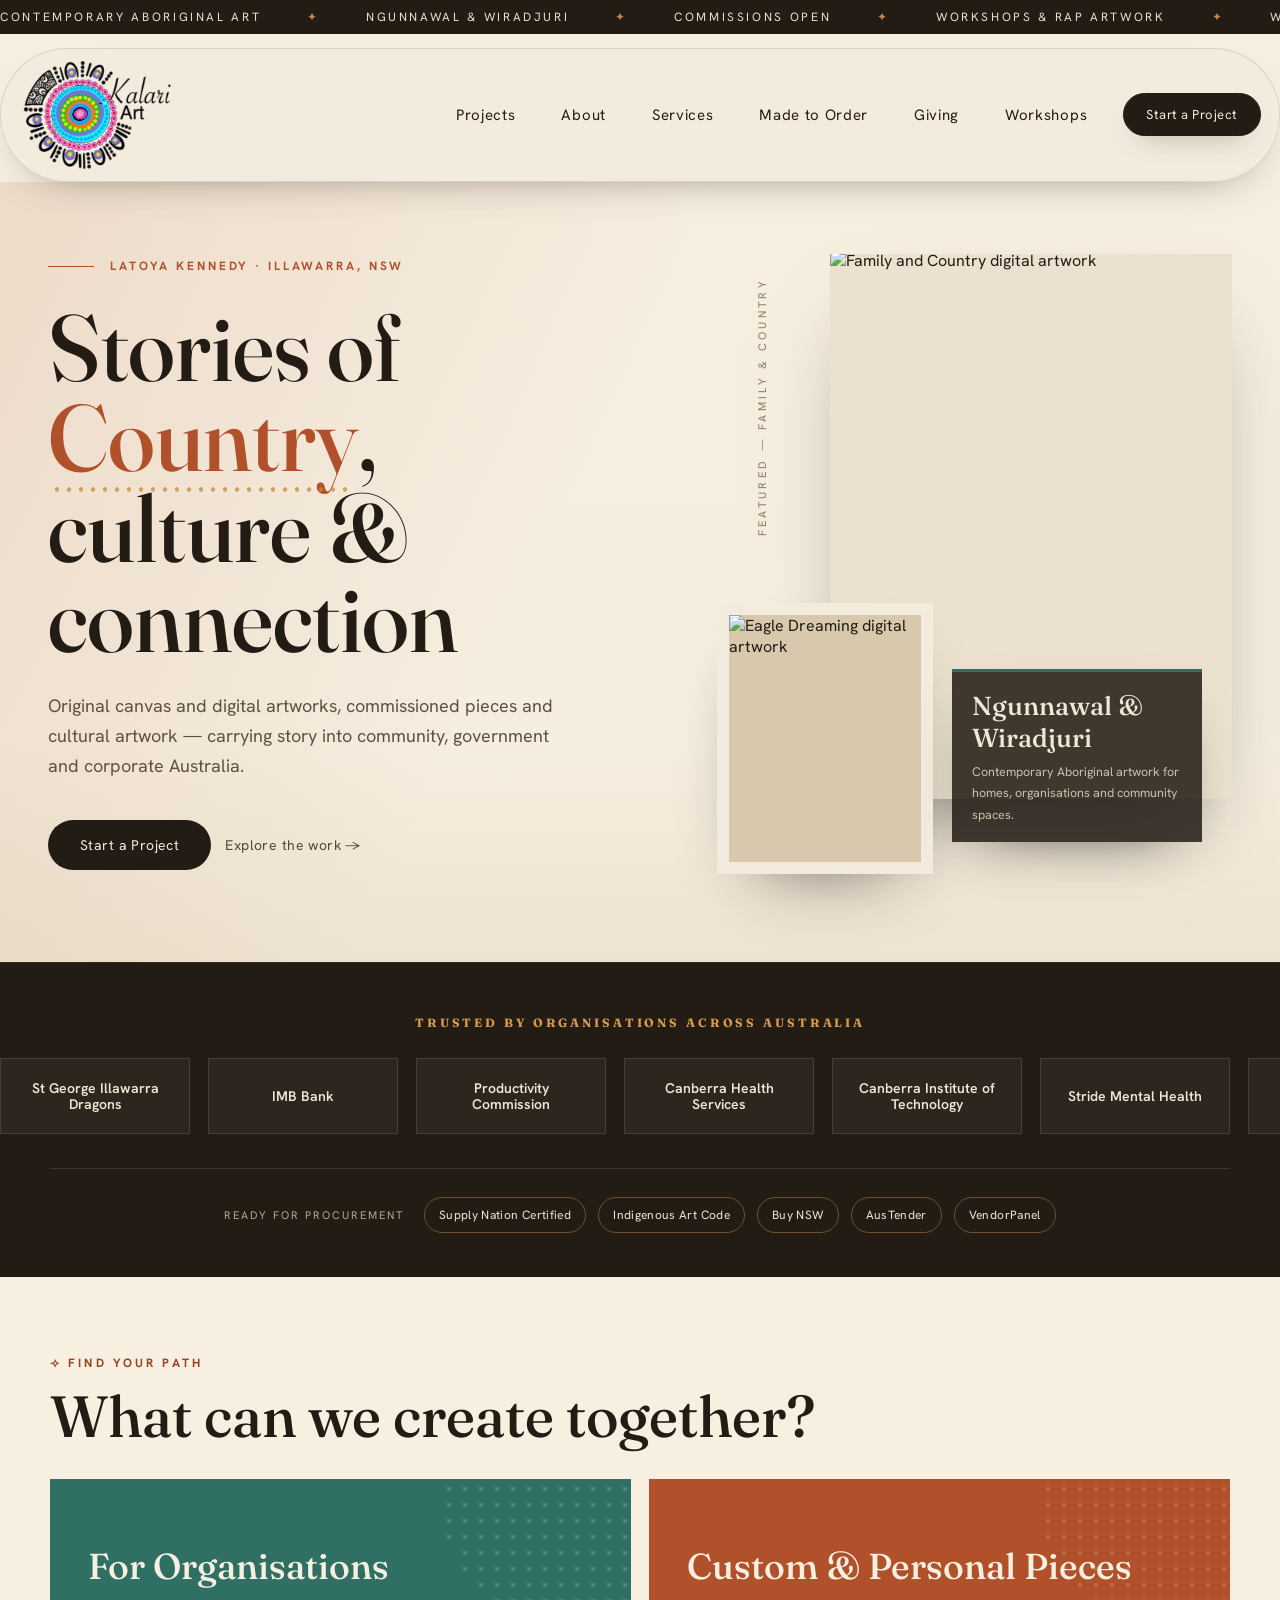
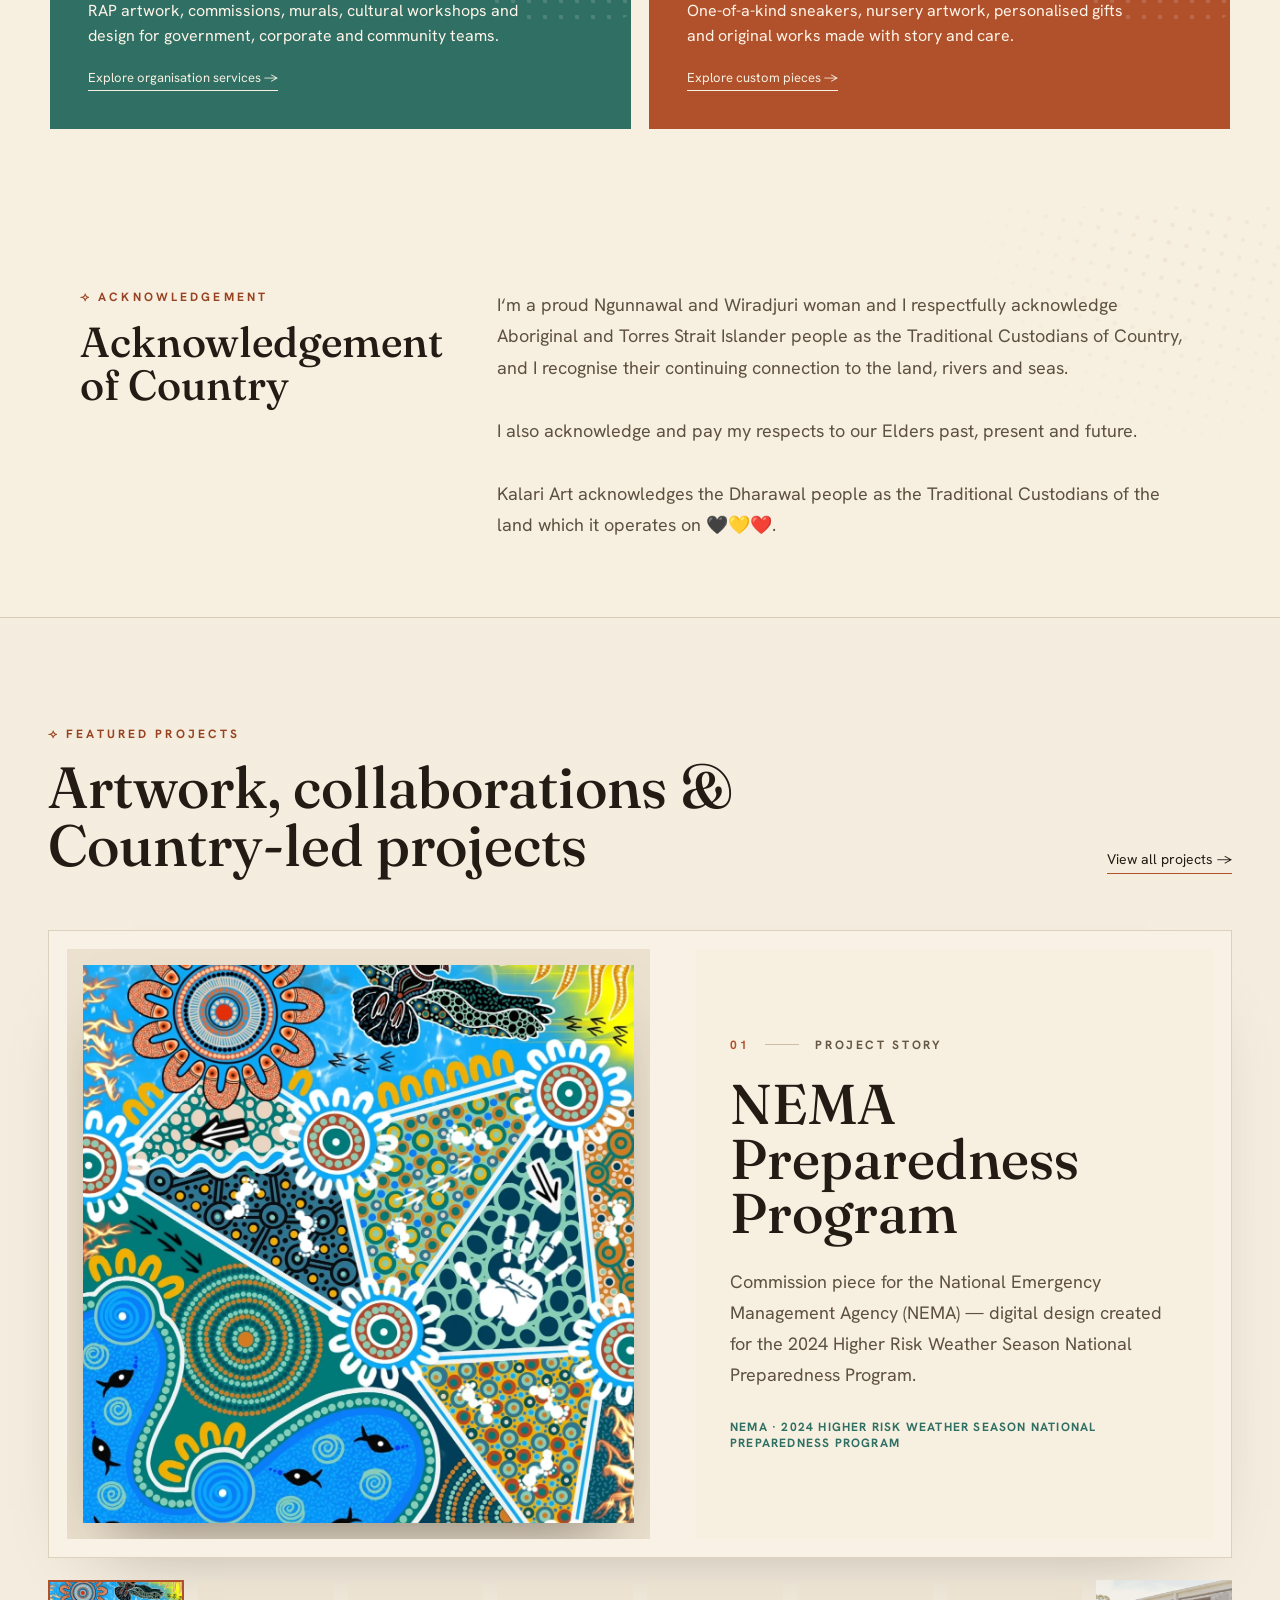
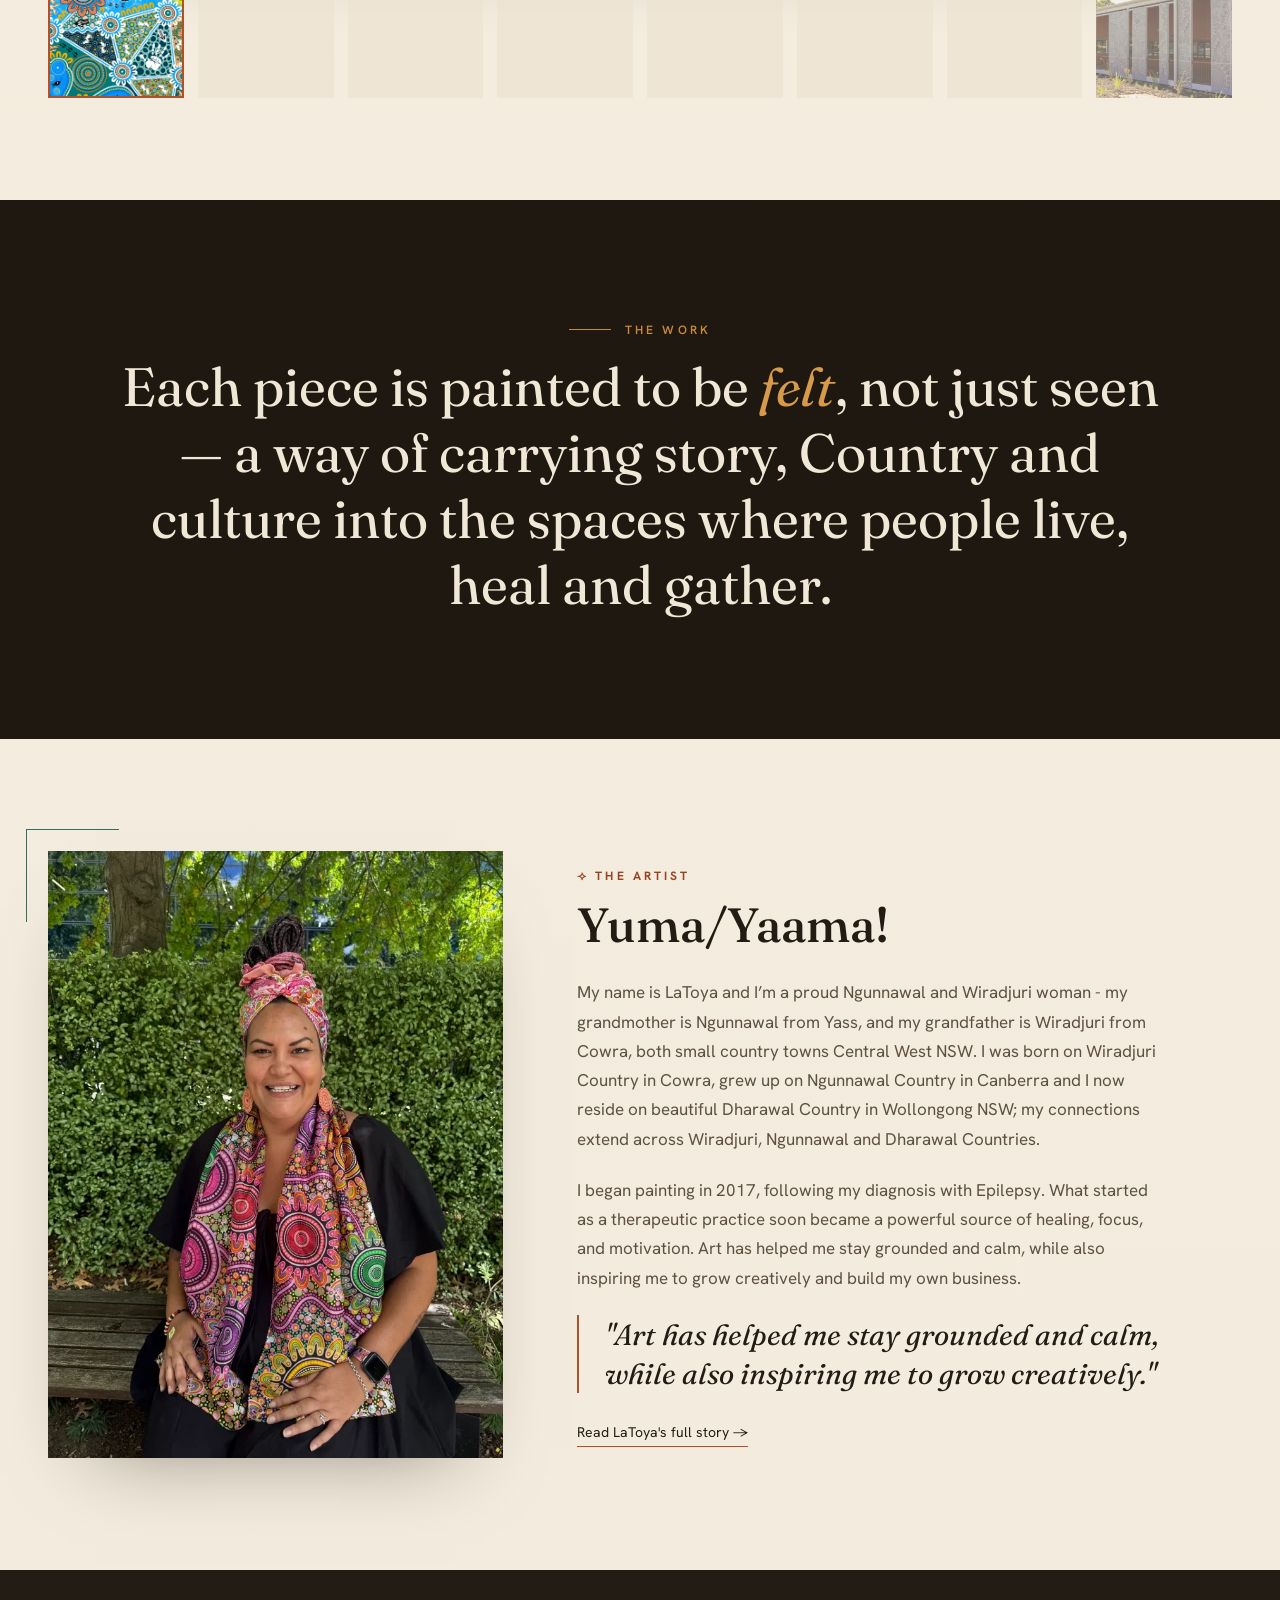
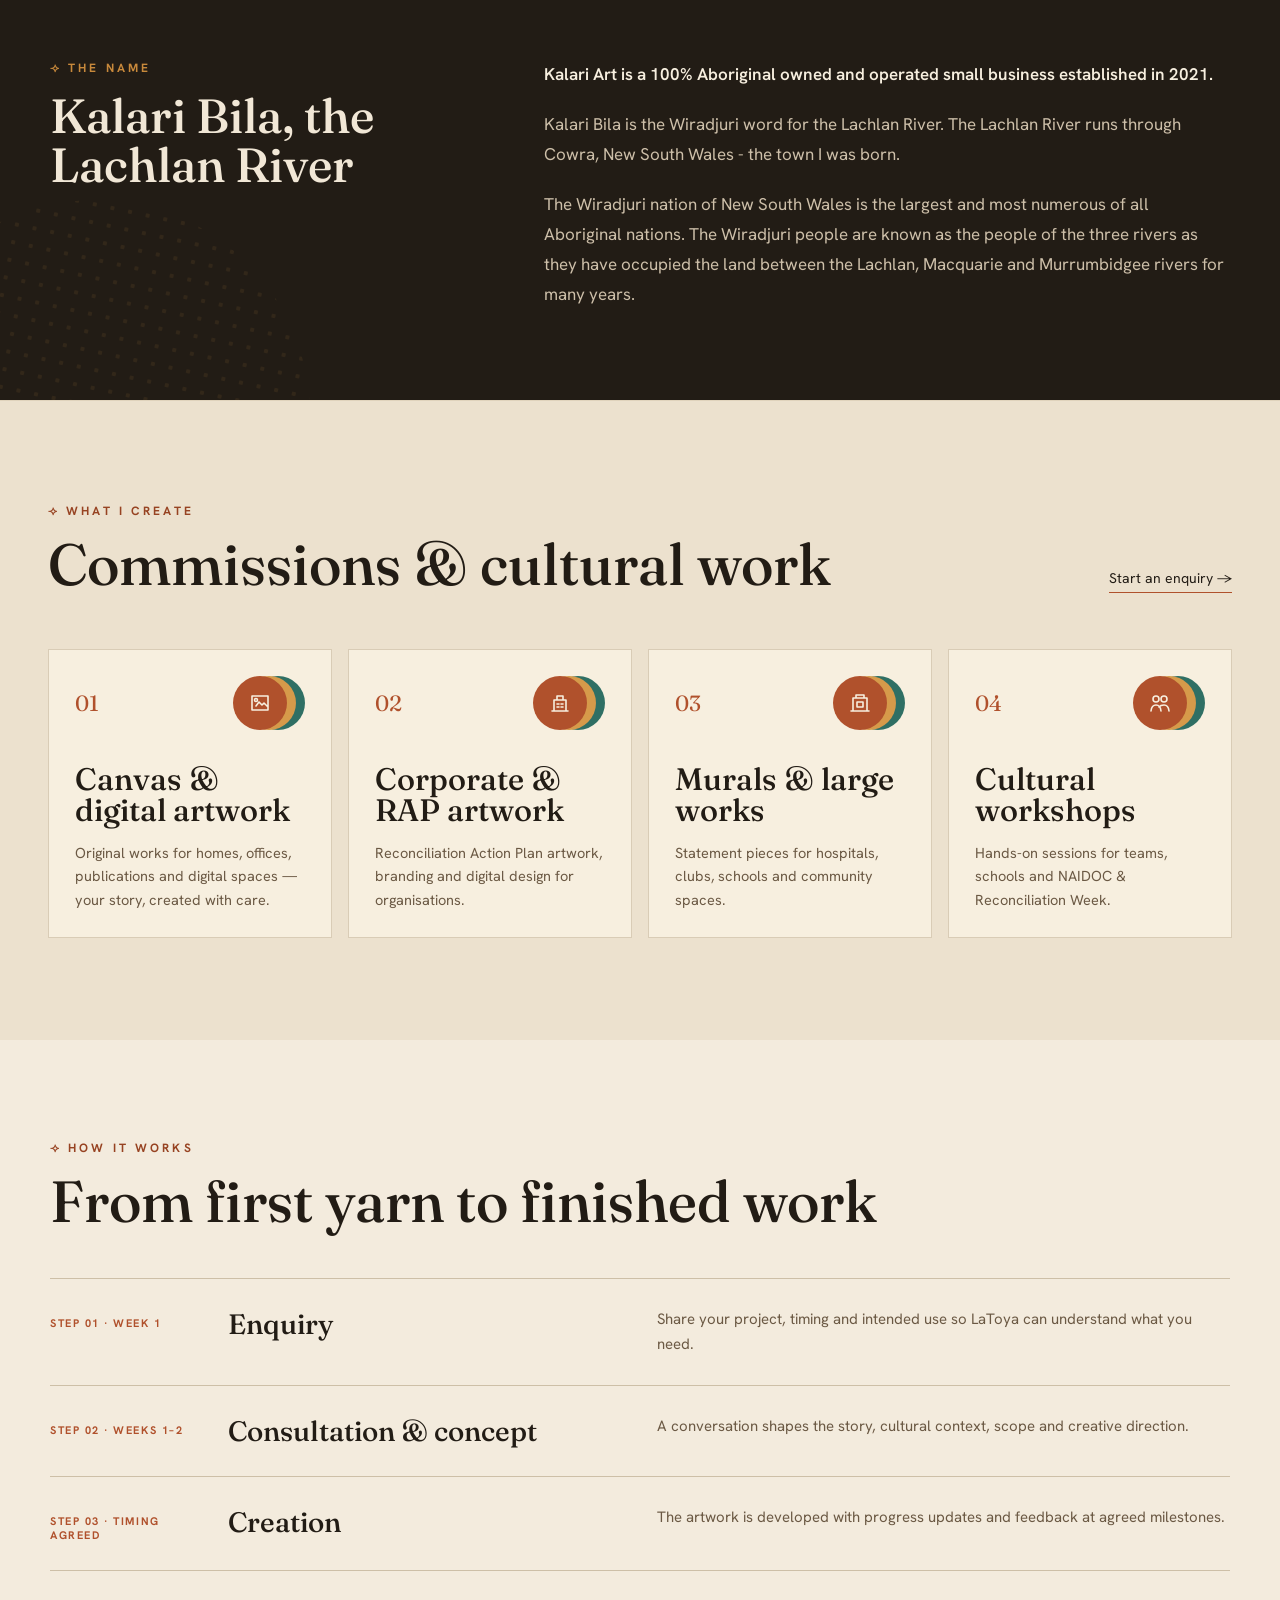
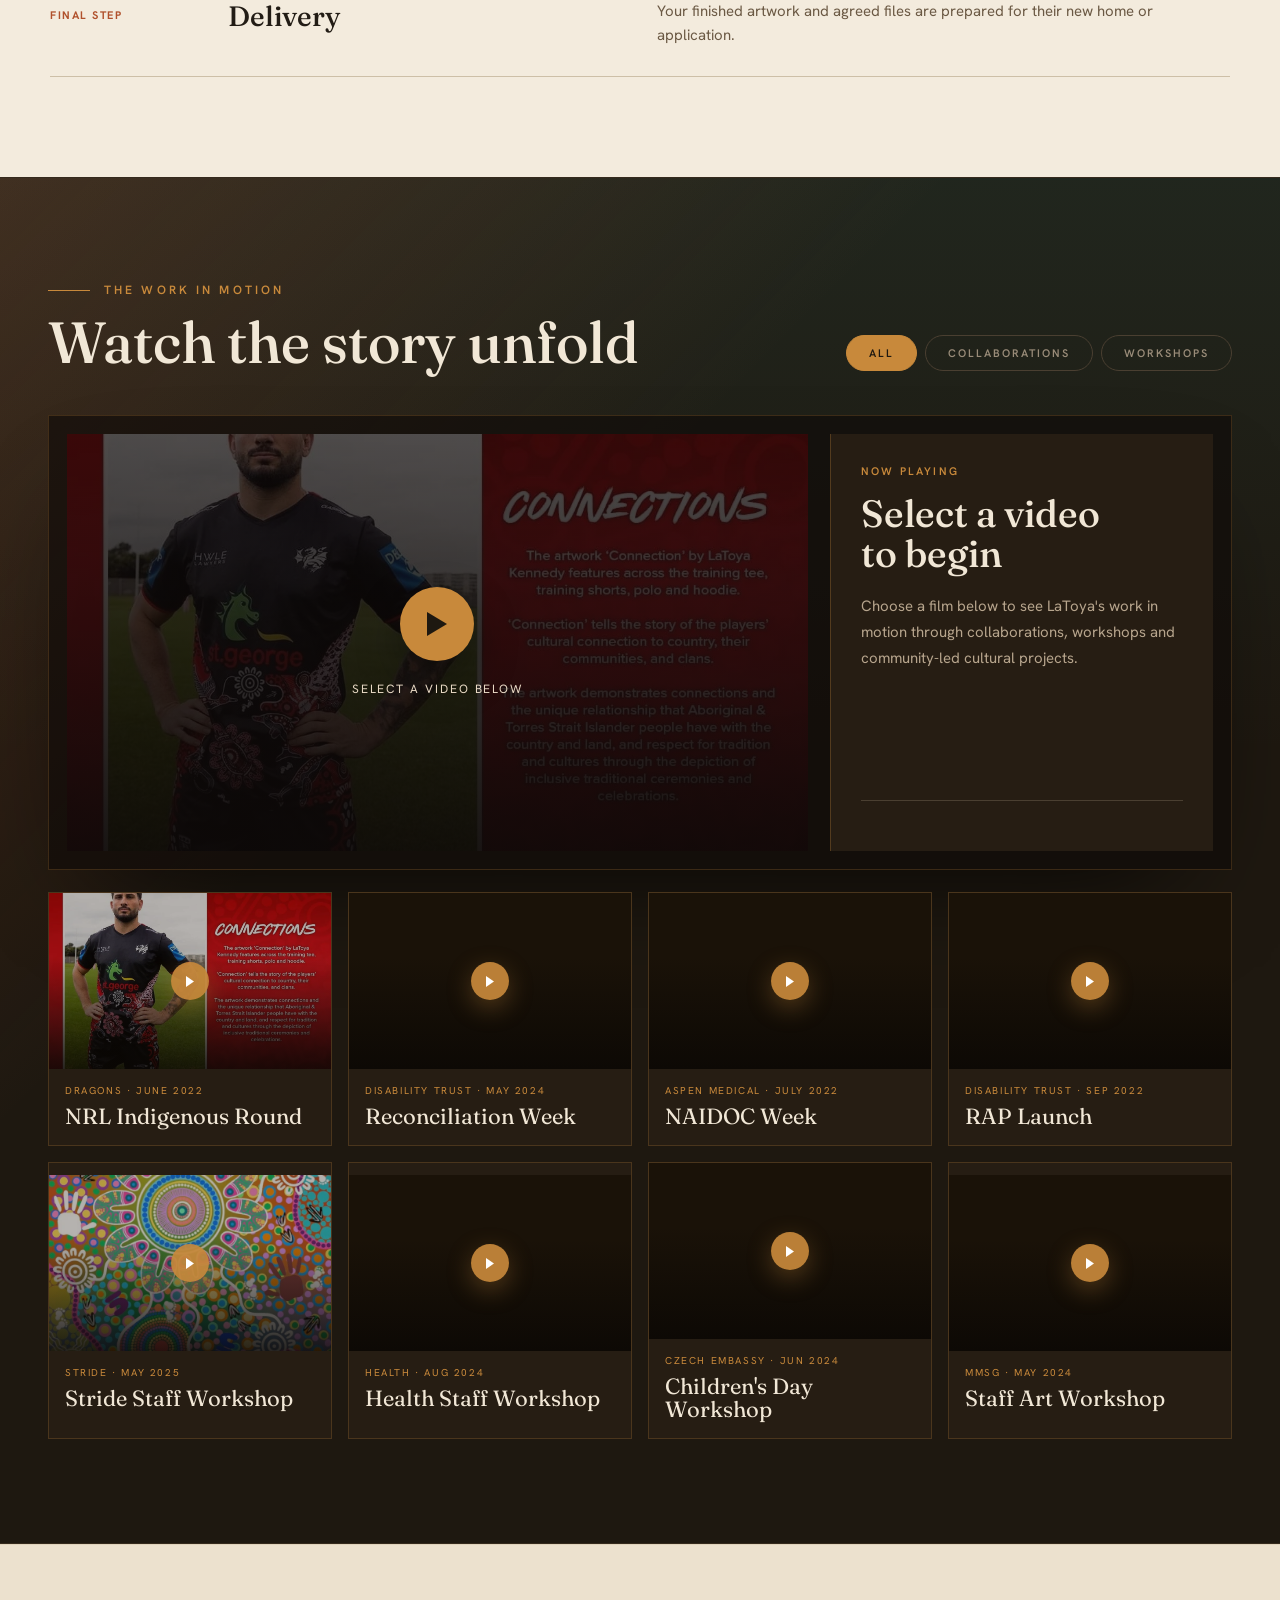
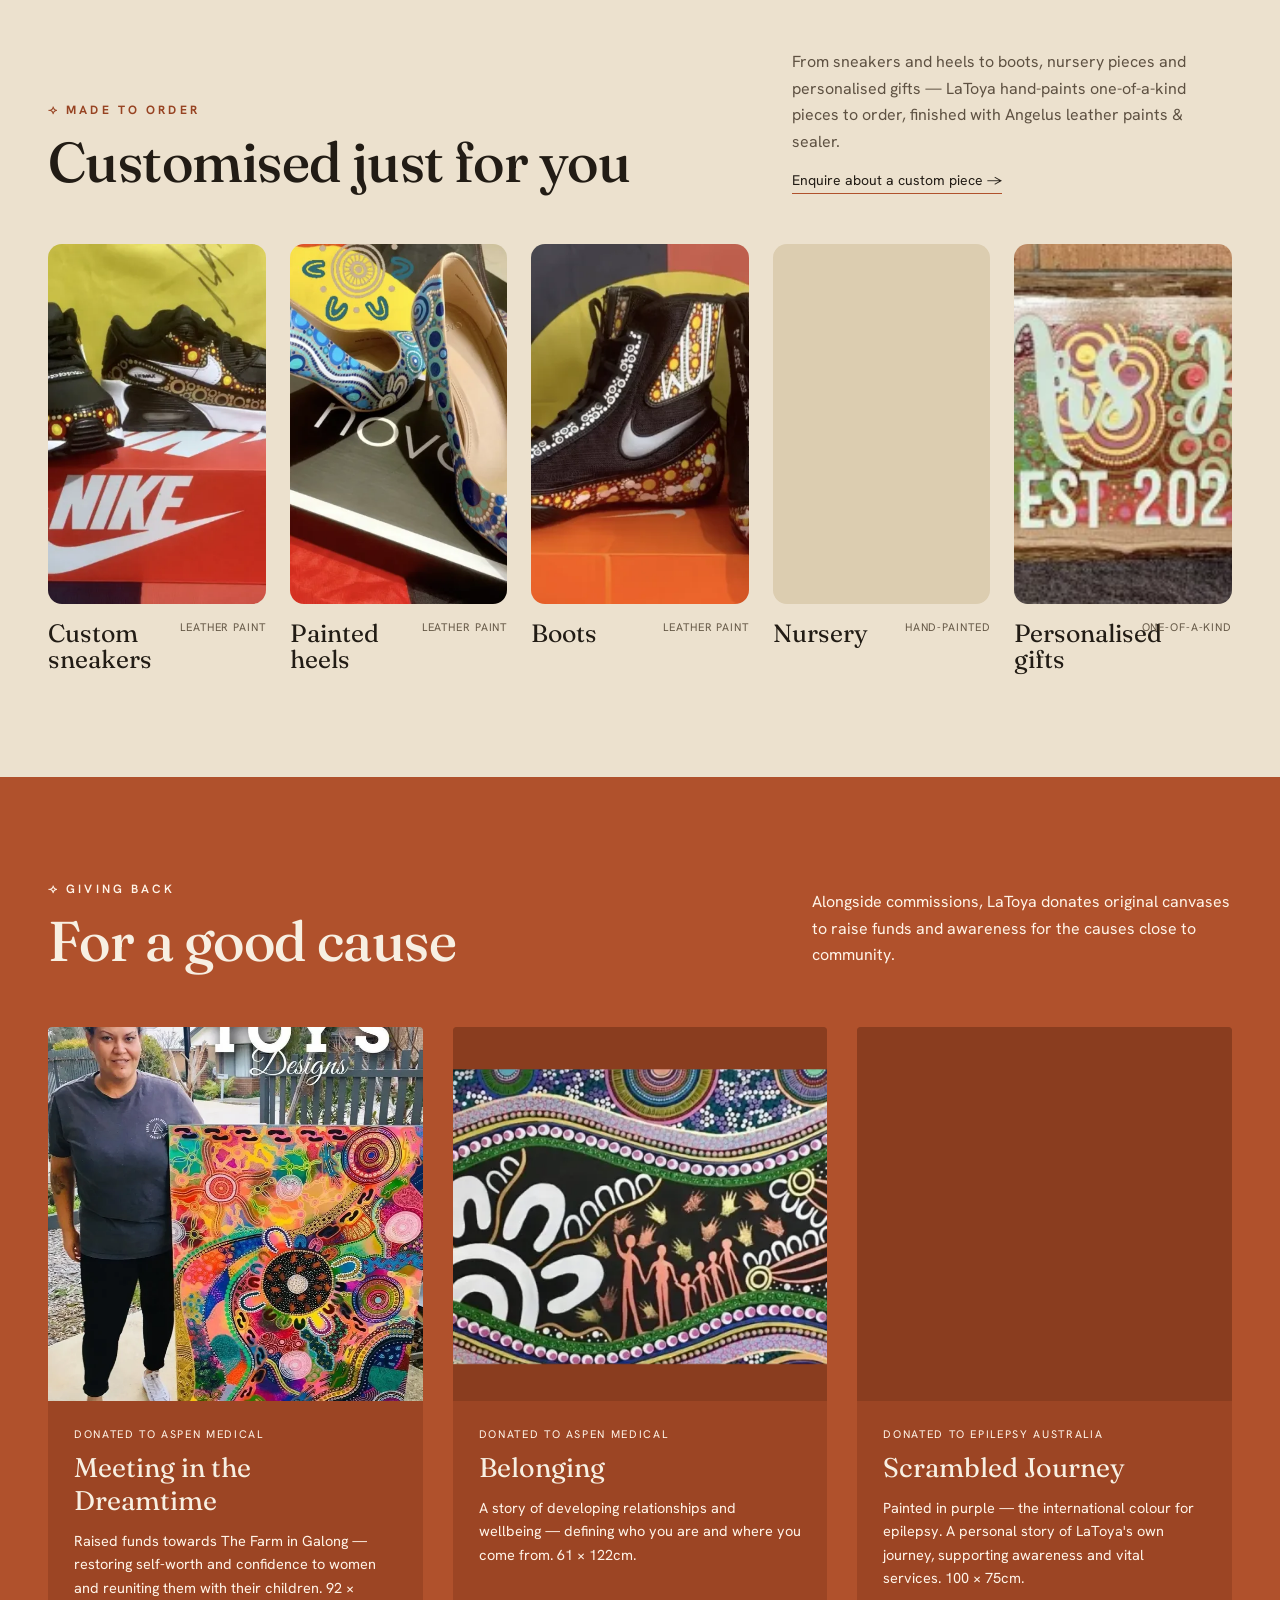
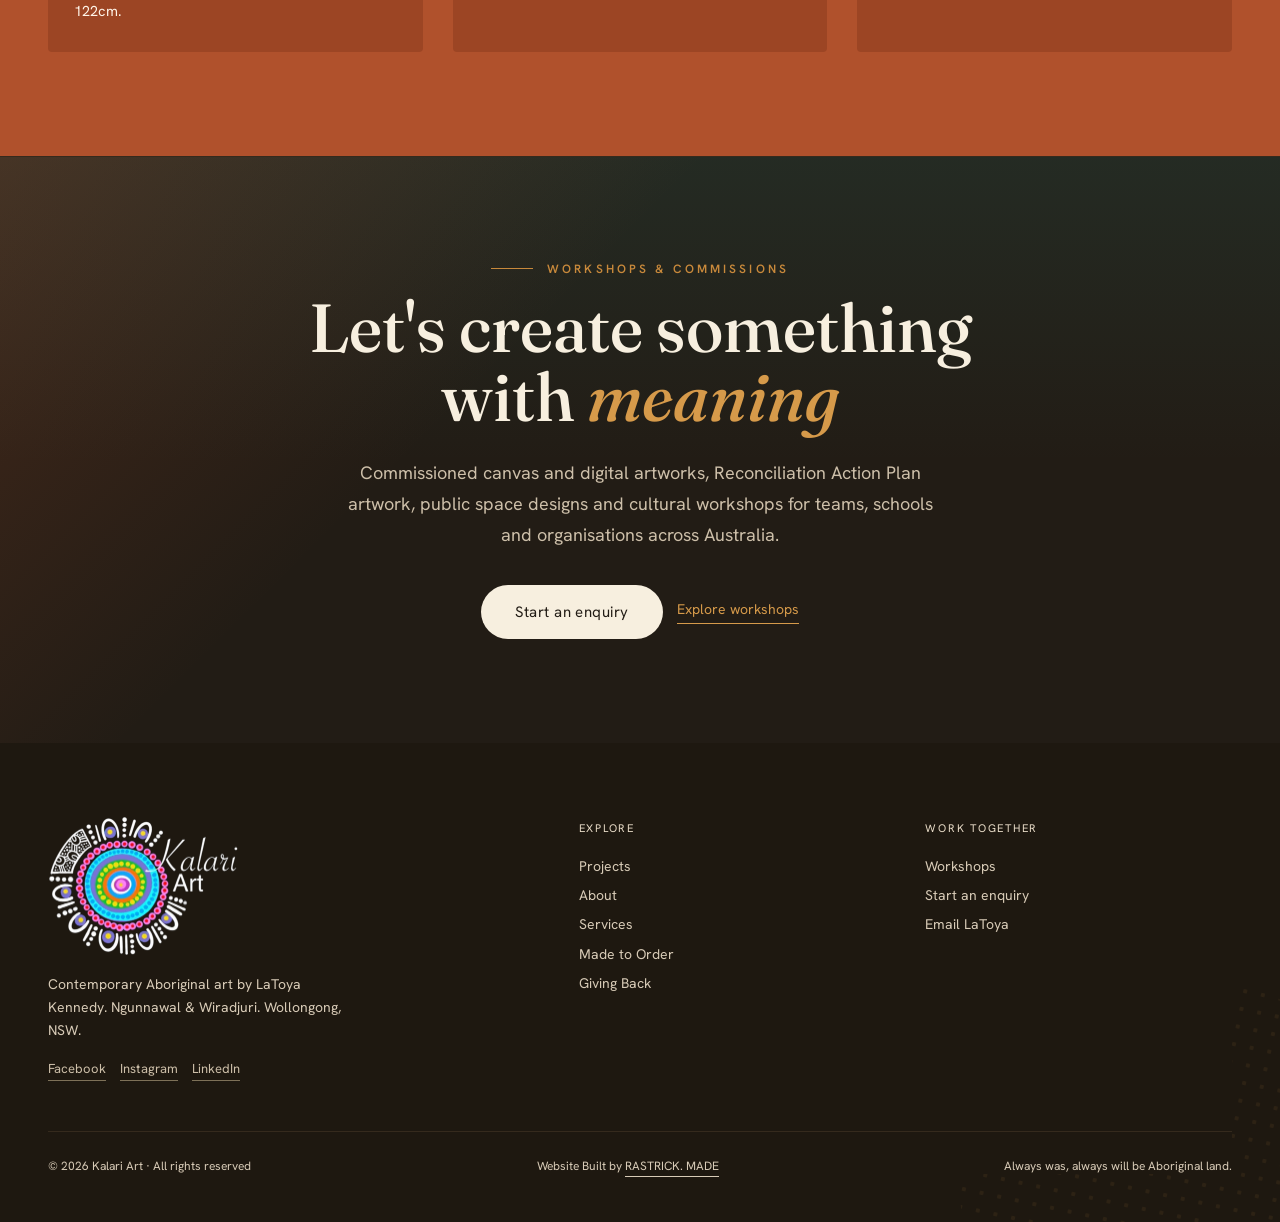
==== index.html @ 42897033 "Rotate homepage hero artworks" ====
<!DOCTYPE html>
<html>
<head>
<meta charset="utf-8">
<meta name="viewport" content="width=device-width, initial-scale=1">
<title>Kalari Art | Aboriginal Art, Commissioned Artwork & Cultural Workshops</title>
<meta name="description" content="Kalari Art creates contemporary Aboriginal art, commissioned artwork, cultural artwork, RAP artwork, workshops and Australian art services by Ngunnawal and Wiradjuri artist LaToya Kennedy.">
<meta name="robots" content="index, follow">
<link rel="canonical" href="https://kalariart.com.au/">
<meta property="og:type" content="website">
<meta property="og:site_name" content="Kalari Art">
<meta property="og:title" content="Kalari Art | Aboriginal Art, Commissioned Artwork & Cultural Workshops">
<meta property="og:description" content="Contemporary Aboriginal art, commissioned artwork, cultural artwork, RAP artwork and workshops by Ngunnawal and Wiradjuri artist LaToya Kennedy.">
<meta property="og:url" content="https://kalariart.com.au/">
<meta property="og:image" content="https://kalariart.com.au/uploads/optimized/ka1-hero.webp">
<meta name="twitter:card" content="summary_large_image">
<meta name="twitter:title" content="Kalari Art | Aboriginal Art, Commissioned Artwork & Cultural Workshops">
<meta name="twitter:description" content="Contemporary Aboriginal art, commissioned artwork, cultural artwork, RAP artwork and workshops by LaToya Kennedy.">
<meta name="twitter:image" content="https://kalariart.com.au/uploads/optimized/ka1-hero.webp">
<link rel="icon" href="favicon.svg" type="image/svg+xml">
<link rel="manifest" href="site.webmanifest">
<link rel="preload" as="image" href="uploads/optimized/ka1-hero-720.webp" imagesrcset="uploads/optimized/ka1-hero-720.webp 720w, uploads/optimized/ka1-hero.webp 1100w" imagesizes="42vw" media="(min-width: 981px)" fetchpriority="high">
<link data-ka-fonts rel="stylesheet" href="https://fonts.googleapis.com/css2?family=Fraunces:opsz,wght@9..144,400;9..144,500;9..144,600&amp;family=Hanken+Grotesk:wght@400;500;600;700&amp;display=swap">
</head>
<body>
<link rel="preconnect" href="https://fonts.googleapis.com">
<link rel="preconnect" href="https://fonts.gstatic.com" crossorigin>
<style>
  * { box-sizing: border-box; }
  html { scroll-behavior: smooth; }
  body { margin: 0; background:#F3EBDD; -webkit-font-smoothing: antialiased; text-rendering: optimizeLegibility; }
  img { display: block; }
  a:focus-visible, button:focus-visible, image-slot:focus-visible { outline:3px solid #2F6F64; outline-offset:4px; }
  @keyframes kaMarq { from { transform: translateX(0); } to { transform: translateX(-50%); } }
  @keyframes kaSpin { to { transform: rotate(360deg); } }
  @keyframes kaIn { from { opacity: 0; transform: translateY(38px); } to { opacity: 1; transform: none; } }
  [data-r] { opacity: 1; animation: none; }
  .ka-page { font-family:'Hanken Grotesk',sans-serif; color:#221C15; background:#F3EBDD; overflow-x:hidden; background-image:linear-gradient(180deg,#F6EEDF 0,#F3EBDD 46%,#ECE1CE 100%); }
  .ka-nav { position:sticky; top:14px; z-index:50; display:flex; align-items:center; justify-content:space-between; gap:18px; max-width:1440px; margin:14px auto 0; padding:12px 18px 12px 22px; background:rgba(243,235,221,.86); backdrop-filter:blur(18px); -webkit-backdrop-filter:blur(18px); border:1px solid rgba(34,28,21,.12); border-radius:999px; box-shadow:0 18px 46px -34px rgba(34,28,21,.75); }
  .ka-brand { display:flex; align-items:center; color:#221C15; text-decoration:none; }
  .ka-brand-logo { width:148px; height:auto; display:block; filter:drop-shadow(0 1px 8px rgba(246,238,223,.65)); }
  .ka-nav-links { display:flex; gap:10px; align-items:center; margin-left:auto; font-size:15px; letter-spacing:.045em; color:#221C15; text-shadow:0 1px 10px rgba(246,238,223,.78); }
  .ka-nav-links a { color:inherit; text-decoration:none; padding:11px 18px; border-radius:999px; transition:background .25s, color .25s; }
  .ka-nav-links a:hover { color:#B0512C; background:rgba(176,81,44,.1); }
  .ka-nav-mobile-cta { display:none; }
  .ka-nav-toggle { display:none; width:46px; height:46px; border:1px solid rgba(34,28,21,.18); border-radius:50%; background:#221C15; color:#F3EBDD; align-items:center; justify-content:center; flex-direction:column; gap:5px; cursor:pointer; box-shadow:0 12px 28px -18px rgba(34,28,21,.8); }
  .ka-nav-toggle span { width:18px; height:2px; border-radius:2px; background:currentColor; transition:transform .22s ease, opacity .22s ease; }
  .ka-nav[data-open="true"] .ka-nav-toggle span:nth-child(1) { transform:translateY(7px) rotate(45deg); }
  .ka-nav[data-open="true"] .ka-nav-toggle span:nth-child(2) { opacity:0; }
  .ka-nav[data-open="true"] .ka-nav-toggle span:nth-child(3) { transform:translateY(-7px) rotate(-45deg); }
  .ka-nav-cta { font-size:13px; letter-spacing:.04em; text-decoration:none; color:#F3EBDD; background:#221C15; border:1px solid #221C15; padding:12px 22px; border-radius:30px; transition:all .25s; white-space:nowrap; box-shadow:0 12px 28px -18px rgba(34,28,21,.8); }
  .ka-nav-cta:hover { background:#B0512C; border-color:#B0512C; color:#F3EBDD; transform:translateY(-1px); }
  .ka-hero { position:relative; padding:72px 48px 88px; overflow:hidden; }
  .ka-hero::before { content:""; position:absolute; inset:0; background:linear-gradient(115deg, rgba(176,81,44,.12), transparent 44%), linear-gradient(180deg, transparent 72%, rgba(236,225,206,.86)); pointer-events:none; }
  .ka-hero-inner { position:relative; max-width:1440px; margin:0 auto; display:grid; grid-template-columns:1.08fr .92fr; gap:64px; align-items:center; }
  .ka-eyebrow { display:flex; align-items:center; gap:16px; font-size:12px; letter-spacing:.24em; text-transform:uppercase; color:#B0512C; font-weight:700; margin-bottom:28px; }
  .ka-eyebrow span { width:46px; height:1px; background:#B0512C; display:inline-block; }
  .ka-hero-title { font-family:'Fraunces',serif; font-weight:500; font-size:94px; line-height:.96; letter-spacing:0; margin:0; max-width:760px; }
  .ka-hero-title em { font-style:normal; color:#B0512C; position:relative; }
  .ka-hero-title em::after { content:""; position:absolute; left:.03em; right:.03em; bottom:.04em; height:5px; background:radial-gradient(circle,#C8893B 0 2px,transparent 2.5px) 0 0/12px 5px repeat-x; opacity:.72; }
  .ka-hero-copy { font-size:18px; line-height:1.68; color:#5e5142; max-width:520px; margin:28px 0 38px; }
  .ka-hero-actions { display:flex; gap:14px; align-items:center; flex-wrap:wrap; }
  .ka-button { font-size:14px; letter-spacing:.03em; text-decoration:none; background:#221C15; color:#F3EBDD; padding:16px 32px; border-radius:30px; transition:all .25s; display:inline-flex; align-items:center; gap:10px; }
  .ka-button:hover { background:#B0512C; transform:translateY(-2px); }
  .ka-button-soft { font-size:14px; letter-spacing:.03em; text-decoration:none; color:#221C15; padding:14px 24px; border-radius:30px; border:1px solid #cdbfa7; display:inline-flex; align-items:center; gap:10px; transition:all .25s; }
  .ka-button-soft:hover { border-color:#221C15; background:rgba(255,255,255,.22); }
  .ka-play-dot { width:28px; height:28px; background:#B0512C; border-radius:50%; display:inline-flex; align-items:center; justify-content:center; flex-shrink:0; }
  .ka-text-link { font-size:14px; letter-spacing:.03em; text-decoration:none; color:#52473a; transition:color .25s; }
  .ka-text-link:hover { color:#B0512C; }
  .ka-hero-art { position:relative; min-height:620px; }
  .ka-hero-art-main { position:absolute; right:0; top:0; width:78%; height:88%; overflow:hidden; background:#ECE1CE; box-shadow:0 44px 88px -44px rgba(34,28,21,.58); }
  .ka-hero-art-main img { width:100%; height:118%; object-fit:cover; will-change:transform; transition:opacity .6s ease; }
  .ka-hero-art-side { position:absolute; left:0; bottom:0; width:42%; aspect-ratio:4/5; overflow:hidden; border:12px solid #F3EBDD; background:#D8C8AD; box-shadow:0 32px 70px -42px rgba(34,28,21,.72); }
  .ka-hero-art-side img { width:100%; height:100%; object-fit:cover; transition:opacity .6s ease; }
  .ka-hero-label { position:absolute; top:24px; left:38px; writing-mode:vertical-rl; transform:rotate(180deg); font-size:11px; letter-spacing:.3em; text-transform:uppercase; color:#8b7a62; }
  .ka-hero-note { position:absolute; right:30px; bottom:32px; max-width:250px; padding:18px 20px; background:rgba(34,28,21,.86); color:#F1E7D6; border-top:3px solid #2F6F64; box-shadow:0 20px 60px -34px rgba(0,0,0,.65); }
  .ka-hero-note strong { display:block; font-family:'Fraunces',serif; font-size:26px; font-weight:500; margin-bottom:6px; }
  .ka-hero-note span { font-size:12.5px; line-height:1.55; color:#cdbfa9; }
  .ka-proof { background:#221C15; color:#F1E7D6; padding:52px 0 44px; overflow:hidden; border-top:1px solid #352a1d; }
  .ka-proof h2 { margin:0 24px 28px; text-align:center; font-size:12px; letter-spacing:.24em; text-transform:uppercase; color:#D69A4A; font-weight:700; }
  .ka-logo-track { display:flex; width:max-content; animation:kaMarq 46s linear infinite; align-items:center; }
  .ka-logo-set { display:flex; align-items:center; gap:18px; padding-right:18px; }
  .ka-client-logo { width:190px; height:76px; display:flex; align-items:center; justify-content:center; padding:14px 20px; border:1px solid rgba(241,231,214,.13); background:rgba(255,255,255,.045); }
  .ka-client-logo img { max-width:100%; max-height:42px; width:auto; height:auto; filter:grayscale(1) brightness(0) invert(1); opacity:.83; }
  .ka-client-logo span { display:none; color:#F1E7D6; font-size:14px; line-height:1.15; text-align:center; font-weight:600; }
  .ka-client-logo img[style*="display: none"] + span { display:block; }
  .ka-credentials { max-width:1180px; margin:34px auto 0; padding:28px 32px 0; border-top:1px solid rgba(241,231,214,.12); display:flex; align-items:center; justify-content:center; gap:12px; flex-wrap:wrap; }
  .ka-credentials-label { font-size:11px; letter-spacing:.18em; text-transform:uppercase; color:#b7a58d; margin-right:8px; }
  .ka-credential { border:1px solid rgba(214,154,74,.42); color:#F1E7D6; padding:9px 14px; border-radius:999px; font-size:12px; letter-spacing:.03em; }
  .ka-ack { position:relative; overflow:hidden; padding:82px 48px 76px; background:#F7EFDF; border-bottom:1px solid rgba(205,191,167,.7); }
  .ka-ack::before, .ka-origin::before, footer::before { content:""; position:absolute; pointer-events:none; width:430px; height:430px; border-radius:50%; background:radial-gradient(circle, currentColor 0 2px, transparent 2.5px) 0 0/18px 18px; opacity:.075; transform:rotate(12deg); }
  .ka-ack::before { color:#B0512C; right:-110px; top:-170px; mask-image:radial-gradient(circle,#000,transparent 70%); }
  .ka-ack-inner { max-width:1120px; margin:0 auto; display:grid; grid-template-columns:.42fr 1fr; gap:54px; align-items:start; }
  .ka-ack-title { font-family:'Fraunces',serif; font-size:42px; line-height:1.02; font-weight:500; margin:0; color:#221C15; }
  .ka-ack-text { font-size:18px; line-height:1.75; color:#5e5142; margin:0; }
  .ka-ack-text strong { color:#221C15; font-weight:600; }
  .ka-section { max-width:1440px; margin:0 auto; padding:108px 48px 96px; }
  .ka-section-head { display:flex; align-items:flex-end; justify-content:space-between; gap:32px; margin-bottom:56px; }
  .ka-kicker { font-size:12px; letter-spacing:.26em; text-transform:uppercase; color:#B0512C; font-weight:700; margin-bottom:16px; }
  .ka-section-title { font-family:'Fraunces',serif; font-weight:500; font-size:58px; margin:0; line-height:1; letter-spacing:0; max-width:850px; }
  .ka-inline-link { font-size:14px; color:#221C15; text-decoration:none; border-bottom:1px solid #B0512C; padding-bottom:5px; transition:color .25s; white-space:nowrap; }
  .ka-inline-link:hover { color:#B0512C; }
  .ka-project-stage { display:grid; grid-template-columns:1.06fr .94fr; gap:46px; align-items:stretch; background:rgba(255,250,240,.34); border:1px solid rgba(205,191,167,.64); padding:18px; box-shadow:0 34px 80px -56px rgba(34,28,21,.42); }
  .ka-project-media { height:590px; background:#ECE1CE; overflow:hidden; display:flex; align-items:center; justify-content:center; padding:16px; }
  .ka-project-media img { width:100%; height:100%; object-fit:cover; object-position:center; box-shadow:0 34px 64px -32px rgba(34,28,21,.55); transition:opacity .45s cubic-bezier(.2,.7,.2,1); }
  .ka-project-copy { display:flex; flex-direction:column; justify-content:center; padding:34px; background:#F7EFDF; }
  .ka-project-index { display:flex; align-items:center; gap:16px; font-size:12px; letter-spacing:.22em; text-transform:uppercase; font-weight:700; margin-bottom:24px; }
  .ka-project-index [data-stage-num] { color:#B0512C; }
  .ka-project-index .line { width:34px; height:1px; background:#cdbfa7; }
  .ka-project-index .label { color:#655846; }
  .ka-project-title { font-family:'Fraunces',serif; font-weight:500; font-size:56px; line-height:.98; margin:0 0 26px; letter-spacing:0; }
  .ka-project-story { font-size:18px; line-height:1.72; color:#5e5142; margin:0 0 28px; max-width:520px; }
  .ka-project-meta { font-size:12px; letter-spacing:.1em; text-transform:uppercase; color:#2F6F64; font-weight:700; }
  .ka-project-thumbs { display:grid; grid-template-columns:repeat(8,minmax(112px,1fr)); gap:14px; margin-top:22px; overflow-x:auto; padding-bottom:6px; }
  .ka-project-thumb { min-width:0; height:118px; padding:0; border:none; cursor:pointer; overflow:hidden; background:#ECE1CE; outline:2px solid transparent; outline-offset:-2px; opacity:.55; transition:opacity .35s, outline-color .35s, transform .35s; }
  .ka-project-thumb:hover { transform:translateY(-3px); opacity:.85; }
  .ka-project-thumb img { width:100%; height:100%; object-fit:cover; }
  .ka-manifesto { background:#1E1810; color:#F1E7D6; padding:122px 48px; text-align:center; }
  .ka-manifesto-inner { max-width:1060px; margin:0 auto; }
  .ka-manifesto p { font-family:'Fraunces',serif; font-weight:400; font-size:54px; line-height:1.22; letter-spacing:0; margin:0; }
  .ka-manifesto em { color:#D69A4A; }
  .ka-about { max-width:1440px; margin:0 auto; padding:112px 48px; display:grid; grid-template-columns:.82fr 1.18fr; gap:74px; align-items:center; }
  .ka-about-image { position:relative; }
  .ka-about-image::before { content:""; position:absolute; top:-22px; left:-22px; width:92px; height:92px; border-top:1px solid #2F6F64; border-left:1px solid #2F6F64; }
  .ka-about-frame { overflow:hidden; aspect-ratio:3/4; background:#ECE1CE; position:relative; box-shadow:0 38px 78px -48px rgba(34,28,21,.5); }
  .ka-about-frame img { width:100%; height:100%; object-fit:cover; transition:transform 1.1s cubic-bezier(.2,.7,.2,1); }
  .ka-about-frame:hover img { transform:scale(1.04); }
  .ka-about h2 { font-family:'Fraunces',serif; font-weight:500; font-size:48px; line-height:1.06; margin:0 0 28px; letter-spacing:0; }
  .ka-about p { font-size:17px; line-height:1.72; color:#5e5142; margin:0 0 22px; max-width:590px; }
  .ka-quote { font-family:'Fraunces',serif; font-style:italic; font-size:29px; line-height:1.35; color:#221C15; border-left:2px solid #B0512C; padding-left:26px; margin:0 0 28px; }
  .ka-origin { position:relative; overflow:hidden; background:#221C15; color:#F1E7D6; padding:90px 48px; }
  .ka-origin::before { color:#D69A4A; left:-120px; bottom:-230px; opacity:.09; }
  .ka-origin-inner { max-width:1180px; margin:0 auto; display:grid; grid-template-columns:.78fr 1.22fr; gap:56px; align-items:start; }
  .ka-origin h2 { font-family:'Fraunces',serif; font-weight:500; font-size:48px; line-height:1.02; margin:0; letter-spacing:0; }
  .ka-origin .ka-kicker { color:#C8893B; }
  .ka-origin p { font-size:17px; line-height:1.76; color:#cdbfa9; margin:0 0 20px; }
  .ka-origin p:last-child { margin-bottom:0; }
  .ka-origin strong { color:#F7EFDF; font-weight:600; }
  .ka-services { background:#ECE1CE; border-top:1px solid #E0D3BC; padding:102px 48px; }
  .ka-services-inner { max-width:1440px; margin:0 auto; }
  .ka-service-list { display:grid; grid-template-columns:repeat(4,minmax(0,1fr)); gap:16px; }
  .ka-service-card { position:relative; overflow:hidden; background:#F7EFDF; border:1px solid rgba(205,191,167,.72); padding:26px; min-height:260px; display:flex; flex-direction:column; justify-content:space-between; transition:transform .3s, border-color .3s, box-shadow .3s; }
  .ka-service-card:hover { transform:translateY(-5px); border-color:#2F6F64; box-shadow:0 26px 60px -44px rgba(34,28,21,.46); }
  .ka-service-top { display:flex; align-items:center; justify-content:space-between; gap:18px; margin-bottom:34px; }
  .ka-service-num { font-family:'Fraunces',serif; font-size:22px; color:#B0512C; }
  .ka-service-icon { width:54px; height:54px; display:grid; place-items:center; color:#F7EFDF; background:#B0512C; border-radius:50%; box-shadow:9px 0 0 #D69A4A,18px 0 0 #2F6F64; margin-right:18px; }
  .ka-service-icon svg { width:24px; height:24px; stroke:currentColor; fill:none; stroke-width:1.6; stroke-linecap:round; stroke-linejoin:round; }
  .ka-service-card h3 { font-family:'Fraunces',serif; font-size:31px; line-height:1.02; font-weight:500; margin:0 0 14px; }
  .ka-service-card p { font-size:14.5px; line-height:1.62; color:#6b5944; margin:0; }
  .ka-made-grid { display:grid; grid-template-columns:repeat(5,minmax(0,1fr)); gap:24px; align-items:start; }
  .ka-made-card { margin:0; min-width:0; }
  .ka-made-card img { width:100% !important; height:360px !important; aspect-ratio:auto !important; object-fit:cover !important; border-radius:14px; background:#dccdb0; }
  .ka-made-card figcaption { display:grid !important; grid-template-columns:minmax(0,1fr) auto; gap:12px; align-items:start !important; margin-top:16px !important; }
  .ka-made-card figcaption span:first-child { line-height:1.05; }
  .ka-made-card figcaption span:last-child { text-align:right; white-space:nowrap; }
  .ka-audiences { padding:78px 48px; background:#F7EFDF; }
  .ka-audiences-inner { max-width:1180px; margin:0 auto; }
  .ka-audience-grid { display:grid; grid-template-columns:1fr 1fr; gap:18px; margin-top:34px; }
  .ka-audience-card { position:relative; overflow:hidden; min-height:250px; padding:38px; text-decoration:none; color:#F7EFDF; background:#2F6F64; display:flex; flex-direction:column; justify-content:flex-end; transition:transform .3s; }
  .ka-audience-card:last-child { background:#B0512C; }
  .ka-audience-card::before { content:""; position:absolute; width:260px; height:260px; right:-70px; top:-110px; border-radius:50%; background:radial-gradient(circle,#F7EFDF 0 2px,transparent 2.5px) 0 0/16px 16px; opacity:.16; }
  .ka-audience-card:hover { transform:translateY(-4px); }
  .ka-audience-card h3 { position:relative; font-family:'Fraunces',serif; font-size:36px; font-weight:500; margin:0 0 10px; }
  .ka-audience-card p { position:relative; max-width:450px; margin:0 0 20px; line-height:1.6; color:#fff4e8; }
  .ka-audience-card span { position:relative; font-size:13px; border-bottom:1px solid currentColor; width:max-content; padding-bottom:4px; }
  .ka-process { padding:100px 48px; background:#F3EBDD; }
  .ka-process-inner { max-width:1180px; margin:0 auto; }
  .ka-process-grid { margin-top:48px; border-top:1px solid #cdbfa7; }
  .ka-process-step { display:grid; grid-template-columns:150px minmax(220px,.7fr) 1fr; gap:28px; align-items:start; padding:28px 0; border-bottom:1px solid #cdbfa7; }
  .ka-process-step small { color:#B0512C; font-size:11px; letter-spacing:.14em; text-transform:uppercase; font-weight:700; padding-top:9px; }
  .ka-process-step h3 { font-family:'Fraunces',serif; font-size:28px; font-weight:500; margin:0; }
  .ka-process-step p { color:#6b5944; font-size:15px; line-height:1.65; margin:0; }
  .ka-workshop-cta { background:#221C15; color:#F7EFDF; padding:104px 48px; position:relative; overflow:hidden; border-top:1px solid #352a1d; }
  .ka-workshop-cta::before { content:""; position:absolute; inset:0; background:linear-gradient(135deg, rgba(176,81,44,.24), transparent 38%), linear-gradient(180deg, rgba(47,111,100,.18), transparent 52%); pointer-events:none; }
  .ka-workshop-inner { position:relative; max-width:1440px; margin:0 auto; display:grid; grid-template-columns:1fr .95fr; gap:54px; align-items:center; }
  .ka-workshop-copy h2 { font-family:'Fraunces',serif; font-weight:500; font-size:68px; line-height:1.02; margin:0 0 26px; letter-spacing:0; max-width:740px; }
  .ka-workshop-copy h2 em { color:#D69A4A; font-style:italic; }
  .ka-workshop-copy p { font-size:18px; line-height:1.72; color:#cdbfa9; max-width:620px; margin:0 0 34px; }
  .ka-workshop-actions { display:flex; gap:14px; flex-wrap:wrap; align-items:center; }
  .ka-workshop-button { font-size:15px; letter-spacing:.03em; text-decoration:none; background:#F7EFDF; color:#221C15; padding:17px 34px; border-radius:30px; display:inline-flex; transition:all .3s; }
  .ka-workshop-button:hover { background:#D69A4A; transform:translateY(-3px); }
  .ka-workshop-link { font-size:14px; color:#D69A4A; text-decoration:none; border-bottom:1px solid #D69A4A; padding-bottom:5px; }
  .ka-workshop-cta .ka-workshop-inner { grid-template-columns:1fr; max-width:980px; text-align:center; }
  .ka-workshop-cta .ka-workshop-copy h2, .ka-workshop-cta .ka-workshop-copy p { margin-left:auto; margin-right:auto; }
  .ka-workshop-cta .ka-workshop-actions, .ka-workshop-cta .ka-video-kicker { justify-content:center; }
  .ka-video-section { position: relative; overflow: hidden; background:#1E1810; color:#F1E7D6; padding:104px 48px; border-top:1px solid #352a1d; border-bottom:1px solid #352a1d; }
  .ka-video-section::before { content:""; position:absolute; inset:0; background:linear-gradient(135deg, rgba(176,81,44,.22), transparent 36%), linear-gradient(180deg, rgba(47,111,100,.16), transparent 42%); pointer-events:none; }
  .ka-video-shell { position:relative; max-width:1440px; margin:0 auto; }
  .ka-video-kicker { display:flex; align-items:center; gap:14px; font-size:12px; letter-spacing:.26em; text-transform:uppercase; color:#C8893B; font-weight:600; margin-bottom:16px; }
  .ka-video-kicker::before { content:""; width:42px; height:1px; background:#C8893B; display:inline-block; }
  .ka-video-header { display:flex; align-items:flex-end; justify-content:space-between; gap:30px; flex-wrap:wrap; margin-bottom:44px; }
  .ka-video-heading { font-family:'Fraunces',serif; font-weight:500; font-size:58px; margin:0; line-height:.98; letter-spacing:0; max-width:680px; }
  .ka-video-tabs { display:flex; gap:8px; flex-wrap:wrap; justify-content:flex-end; }
  .ka-video-tab { font-size:11px; letter-spacing:.18em; text-transform:uppercase; padding:10px 22px; border-radius:30px; border:1px solid #4a3f31; background:transparent; color:#655846; cursor:pointer; font-family:inherit; font-weight:600; transition:all .25s; }
  .ka-video-stage { display:grid; grid-template-columns:minmax(0,1.45fr) minmax(320px,.75fr); gap:22px; align-items:stretch; background:rgba(13,9,8,.62); border:1px solid rgba(200,137,59,.22); padding:18px; box-shadow:0 54px 120px -60px rgba(0,0,0,.9); margin-bottom:22px; }
  .ka-video-player { position:relative; width:100%; aspect-ratio:16/9; background:#0d0908; overflow:hidden; min-height:320px; }
  .ka-video-placeholder { position:absolute; inset:0; display:flex; flex-direction:column; align-items:center; justify-content:center; background:#0d0908; transition:opacity .5s; pointer-events:none; }
  .ka-video-placeholder img { position:absolute; inset:0; width:100%; height:100%; object-fit:cover; opacity:.34; filter:saturate(.9); }
  .ka-video-placeholder::after { content:""; position:absolute; inset:0; background:linear-gradient(180deg, rgba(13,9,8,.2), rgba(13,9,8,.86)); }
  .ka-video-placeholder-play { position:relative; z-index:1; width:74px; height:74px; background:#C8893B; border-radius:50%; display:flex; align-items:center; justify-content:center; margin-bottom:20px; box-shadow:0 18px 44px rgba(0,0,0,.36); }
  .ka-video-placeholder-text { position:relative; z-index:1; font-size:12px; color:#e8d9c5; letter-spacing:.16em; margin:0; text-transform:uppercase; }
  .ka-video-info { display:flex; flex-direction:column; justify-content:space-between; padding:30px; background:#261d13; border-left:1px solid rgba(200,137,59,.28); min-height:100%; }
  .ka-video-now { font-size:11px; letter-spacing:.2em; text-transform:uppercase; color:#C8893B; font-weight:600; margin-bottom:16px; }
  .ka-video-title { font-family:'Fraunces',serif; font-size:38px; font-weight:500; line-height:1.04; margin:0 0 20px; letter-spacing:0; color:#F1E7D6; min-height:80px; }
  .ka-video-desc { font-size:15px; line-height:1.72; color:#b7a58d; margin:0 0 26px; min-height:96px; }
  .ka-video-meta { font-size:11px; letter-spacing:.14em; text-transform:uppercase; color:#C8893B; border-top:1px solid #4a3f31; padding-top:20px; }
  .ka-video-link { display:none; width:max-content; margin-top:18px; font-size:13px; color:#C8893B; text-decoration:none; letter-spacing:.04em; border-bottom:1px solid #C8893B; padding-bottom:4px; transition:color .25s; }
  .ka-video-grid { display:grid; grid-template-columns:repeat(4,minmax(0,1fr)); gap:16px; }
  .ka-video-card { all:unset; cursor:pointer; position:relative; display:block; min-width:0; background:#261d13; border:1px solid rgba(200,137,59,.22); outline:2px solid transparent; outline-offset:-2px; transition:outline-color .3s, transform .3s, border-color .3s, background .3s; }
  .ka-video-card:hover { transform:translateY(-4px); border-color:rgba(200,137,59,.48); background:#2d2115; }
  .ka-video-thumb { position:relative; aspect-ratio:16/10; background:#1a1208; overflow:hidden; }
  .ka-video-thumb img { width:100%; height:100%; object-fit:cover; opacity:.68; transition:opacity .3s, transform .8s cubic-bezier(.2,.7,.2,1); display:block; }
  .ka-video-card:hover img { transform:scale(1.04); opacity:.9; }
  .ka-video-thumb::after { content:""; position:absolute; inset:0; background:linear-gradient(180deg, transparent 36%, rgba(10,7,4,.82) 100%); }
  .ka-video-play { position:absolute; inset:0; display:flex; align-items:center; justify-content:center; z-index:1; }
  .ka-video-play span { width:38px; height:38px; background:rgba(200,137,59,.92); border-radius:50%; display:flex; align-items:center; justify-content:center; box-shadow:0 8px 24px rgba(200,137,59,.34); }
  .ka-video-card-body { padding:15px 16px 17px; }
  .ka-video-card-meta { font-size:10px; letter-spacing:.16em; text-transform:uppercase; color:#C8893B; margin-bottom:8px; white-space:nowrap; overflow:hidden; text-overflow:ellipsis; }
  .ka-video-card-title { font-family:'Fraunces',serif; font-size:22px; line-height:1.05; color:#F1E7D6; }
  @media (max-width: 980px) {
    .ka-nav { align-items:center; padding:12px 14px 12px 18px; flex-wrap:nowrap; margin-left:28px; margin-right:28px; border-radius:28px; position:sticky; }
    .ka-nav-toggle { display:inline-flex; margin-left:auto; flex:0 0 auto; }
    .ka-nav-links { position:absolute; top:calc(100% + 10px); left:0; right:0; display:grid; gap:4px; width:auto; margin-left:0; padding:12px; background:rgba(247,239,223,.98); border:1px solid rgba(34,28,21,.12); border-radius:22px; box-shadow:0 28px 58px -34px rgba(34,28,21,.78); opacity:0; visibility:hidden; transform:translateY(-8px); pointer-events:none; overflow:visible; text-shadow:none; }
    .ka-nav[data-open="true"] .ka-nav-links { opacity:1; visibility:visible; transform:translateY(0); pointer-events:auto; }
    .ka-nav-links a { min-height:44px; padding:13px 16px; border-radius:14px; display:flex; align-items:center; }
    .ka-nav-mobile-cta { display:flex !important; margin-top:4px; background:#221C15; color:#F3EBDD !important; justify-content:center; }
    .ka-nav-cta { display:none; }
    .ka-hero { padding:58px 28px 78px; }
    .ka-hero-inner { grid-template-columns:1fr; gap:44px; }
    .ka-hero-title { font-size:68px; }
    .ka-hero-art { min-height:560px; }
    .ka-section { padding:82px 28px; }
    .ka-section-head { align-items:flex-start; flex-direction:column; }
    .ka-project-stage { grid-template-columns:1fr; }
    .ka-project-media { height:440px; }
    .ka-about { grid-template-columns:1fr; padding:86px 28px; }
    .ka-service-list { grid-template-columns:repeat(2,minmax(0,1fr)); }
    .ka-made-grid { grid-template-columns:repeat(3,minmax(0,1fr)); }
    .ka-process-step { grid-template-columns:120px minmax(190px,.7fr) 1fr; gap:20px; }
    .ka-video-section { padding:78px 28px; }
    .ka-video-stage { grid-template-columns:1fr; }
    .ka-video-player { min-height:0; }
    .ka-video-info { border-left:0; border-top:1px solid rgba(200,137,59,.28); }
    .ka-video-grid { grid-template-columns:repeat(2,minmax(0,1fr)); }
  }
  @media (max-width: 620px) {
    .ka-nav { top:10px; margin:10px 16px 0; padding:12px 16px; border-radius:24px; }
    .ka-brand-logo { width:132px; }
    .ka-hero { padding:48px 20px 72px; }
    .ka-hero-title { font-size:52px; }
    .ka-hero-copy { font-size:16px; }
    .ka-hero-art { min-height:430px; }
    .ka-hero-art-main { width:86%; height:86%; }
    .ka-hero-art-side { width:46%; border-width:8px; }
    .ka-hero-label { left:14px; }
    .ka-hero-note { right:14px; bottom:20px; max-width:220px; padding:14px 16px; }
    .ka-proof { padding-top:42px; }
    .ka-client-logo { width:150px; height:68px; padding:12px 16px; }
    .ka-credentials { padding:24px 20px 0; }
    .ka-ack { padding:64px 20px; }
    .ka-ack-inner { grid-template-columns:1fr; gap:24px; }
    .ka-ack-title { font-size:36px; }
    .ka-ack-text { font-size:16px; }
    .ka-section { padding:68px 20px; }
    .ka-section-title { font-size:42px; }
    .ka-project-media { height:330px; }
    .ka-project-copy { padding:24px; }
    .ka-project-title { font-size:42px; }
    .ka-project-story { font-size:16px; }
    .ka-manifesto { padding:82px 20px; }
    .ka-manifesto p { font-size:37px; }
    .ka-about { padding:72px 20px; gap:42px; }
    .ka-about h2 { font-size:38px; }
    .ka-origin { padding:72px 20px; }
    .ka-origin-inner { grid-template-columns:1fr; gap:28px; }
    .ka-origin h2 { font-size:38px; }
    .ka-origin p { font-size:16px; }
    .ka-service-list { grid-template-columns:1fr; }
    .ka-services { padding:72px 20px; }
    .ka-made-grid { grid-template-columns:1fr; gap:32px; }
    .ka-made-card img { height:auto !important; aspect-ratio:1/1 !important; }
    .ka-audiences { padding:62px 20px; }
    .ka-audience-grid { grid-template-columns:1fr; }
    .ka-audience-card { min-height:230px; padding:28px; }
    .ka-process { padding:72px 20px; }
    .ka-process-grid { margin-top:32px; }
    .ka-process-step { grid-template-columns:1fr; gap:9px; padding:24px 0; }
    .ka-process-step small { padding-top:0; }
    .ka-workshop-cta { padding:72px 20px; }
    .ka-workshop-inner { grid-template-columns:1fr; gap:30px; }
    .ka-workshop-copy h2 { font-size:42px; }
    .ka-workshop-copy p { font-size:16px; }
    .ka-video-section { padding:64px 20px; }
    .ka-video-heading { font-size:42px; }
    .ka-video-tabs { justify-content:flex-start; }
    .ka-video-tab { padding:9px 15px; }
    .ka-video-stage { padding:12px; }
    .ka-video-info { padding:22px; }
    .ka-video-title { font-size:31px; min-height:auto; }
    .ka-video-desc { min-height:auto; }
    .ka-video-grid { grid-template-columns:1fr; }
  }
  @supports not (animation-timeline: view()) { [data-r] { opacity: 1 !important; animation: none !important; } }
  @media (prefers-reduced-motion: reduce) { [data-r] { opacity: 1 !important; animation: none !important; } }
  @media (prefers-reduced-motion: reduce) { *, *::before, *::after { scroll-behavior:auto !important; animation-duration:.001ms !important; animation-iteration-count:1 !important; transition-duration:.001ms !important; } }
  .ka-project-index .label, .ka-muted-strong { color:#655846 !important; }
  span[style*="#9a8c79"], div[style*="#7e7158"] { color:#655846 !important; }
  footer span[style*="color:#7e7158"], footer div[style*="color:#7e7158"] { color:#b7a58d !important; }
  footer, footer > div, footer > div > div { background:#1E1810 !important; color:#d8cbb7 !important; }
  footer div { background:#1E1810 !important; }
  footer p, footer span, footer div { color:#d8cbb7 !important; }
  footer div[style*="letter-spacing"] { color:#e9dcc8 !important; }
  .ka-kicker { color:#974322; }
  .ka-page h1, .ka-page h2, .ka-page h3, .ka-page blockquote, .ka-hero-note strong, .ka-manifesto p, .ka-video-title, .ka-video-card-title { font-family:'Fraunces',serif; }
  footer { position:relative; overflow:hidden; }
  footer::before { color:#D69A4A; right:-110px; bottom:-180px; opacity:.08; }
  footer > div { position:relative; }
  footer a { color:#d8cbb7; text-decoration:none; }
  footer a:hover { color:#D69A4A; }
  @media (max-width: 620px) {
    footer { padding:58px 20px 36px !important; }
    footer > div > div:first-child { grid-template-columns:1fr !important; gap:30px !important; }
  }
</style>
<script type="application/ld+json">
{
  "@context": "https://schema.org",
  "@type": "LocalBusiness",
  "name": "Kalari Art",
  "url": "https://kalariart.com.au/",
  "image": "https://kalariart.com.au/uploads/optimized/ka1-hero.webp",
  "description": "Contemporary Aboriginal art, commissioned artwork, cultural artwork, RAP artwork, workshops and Australian art services by Ngunnawal and Wiradjuri artist LaToya Kennedy.",
  "founder": {
    "@type": "Person",
    "name": "LaToya Kennedy"
  },
  "areaServed": "Australia",
  "address": {
    "@type": "PostalAddress",
    "addressLocality": "Wollongong",
    "addressRegion": "NSW",
    "addressCountry": "AU"
  },
  "sameAs": [
    "https://www.facebook.com/KalariArt/",
    "https://www.instagram.com/kalari.art",
    "https://www.linkedin.com/in/latoya-kennedy-9a42bb253"
  ]
}
</script>
<div class="ka-page">

  <!-- ticker -->
  <div style="background:#221C15; color:#E9DECB; overflow:hidden; white-space:nowrap; padding:9px 0; font-size:12px; letter-spacing:.22em; text-transform:uppercase;">
    <div style="display:inline-flex; width:max-content; animation:kaMarq 34s linear infinite;">
      <span style="padding-right:46px;">Contemporary Aboriginal Art</span><span style="padding-right:46px; color:#C8893B;">✦</span><span style="padding-right:46px;">Ngunnawal &amp; Wiradjuri</span><span style="padding-right:46px; color:#C8893B;">✦</span><span style="padding-right:46px;">Commissions Open</span><span style="padding-right:46px; color:#C8893B;">✦</span><span style="padding-right:46px;">Workshops &amp; RAP Artwork</span><span style="padding-right:46px; color:#C8893B;">✦</span><span style="padding-right:46px;">Wollongong · NSW</span><span style="padding-right:46px; color:#C8893B;">✦</span>
      <span style="padding-right:46px;">Contemporary Aboriginal Art</span><span style="padding-right:46px; color:#C8893B;">✦</span><span style="padding-right:46px;">Ngunnawal &amp; Wiradjuri</span><span style="padding-right:46px; color:#C8893B;">✦</span><span style="padding-right:46px;">Commissions Open</span><span style="padding-right:46px; color:#C8893B;">✦</span><span style="padding-right:46px;">Workshops &amp; RAP Artwork</span><span style="padding-right:46px; color:#C8893B;">✦</span><span style="padding-right:46px;">Wollongong · NSW</span><span style="padding-right:46px; color:#C8893B;">✦</span>
    </div>
  </div>

  <!-- nav -->
  <nav class="ka-nav" aria-label="Primary navigation">
    <a href="index.html" class="ka-brand" aria-label="Kalari Art home">
      <img class="ka-brand-logo" src="uploads/optimized/kalari-logo-nav-black.webp" width="380" height="277" alt="Kalari Art">
    </a>
    <button class="ka-nav-toggle" type="button" aria-label="Open navigation menu" aria-expanded="false" aria-controls="ka-nav-menu">
      <span></span>
      <span></span>
      <span></span>
    </button>
    <div class="ka-nav-links" id="ka-nav-menu">
      <a href="Works.dc.html">Projects</a>
      <a href="About.dc.html">About</a>
      <a href="Services.dc.html">Services</a>
      <a href="made-to-order.dc.html">Made to Order</a>
      <a href="Giving.dc.html">Giving</a>
      <a href="Workshops.dc.html">Workshops</a>
      <a href="Enquiry.dc.html" class="ka-nav-mobile-cta">Start a Project</a>
    </div>
    <a href="Enquiry.dc.html" class="ka-nav-cta">Start a Project</a>
  </nav>

  <!-- hero -->
  <header class="ka-hero">
    <div class="ka-hero-inner">
      <div>
        <div data-r data-rd="0" class="ka-eyebrow">
          <span></span>LaToya Kennedy · Illawarra, NSW
        </div>
        <h1 data-r data-rd="80" class="ka-hero-title">Stories of <em>Country</em>,<br>culture &amp; connection</h1>
        <p data-r data-rd="160" class="ka-hero-copy">Original canvas and digital artworks, commissioned pieces and cultural artwork — carrying story into community, government and corporate Australia.</p>
        <div data-r data-rd="240" class="ka-hero-actions">
          <a href="Enquiry.dc.html" class="ka-button">Start a Project</a>
          <a href="Works.dc.html" class="ka-text-link">Explore the work →</a>
        </div>
      </div>
      <div data-r data-rd="120" class="ka-hero-art">
        <div class="ka-hero-label">Featured — Family &amp; Country</div>
        <div class="ka-hero-art-main">
          <img data-hero-main-img data-px="0.08" src="[data-uri]" data-src="uploads/optimized/ka1-hero-720.webp" data-srcset="uploads/optimized/ka1-hero-720.webp 720w, uploads/optimized/ka1-hero.webp 1100w" sizes="(max-width: 620px) 78vw, (max-width: 980px) 66vw, 42vw" width="720" height="960" loading="lazy" decoding="async" alt="Original painting depicting family, Country and connection">
        </div>
        <div class="ka-hero-art-side">
          <img data-hero-side-img src="[data-uri]" data-src="uploads/optimized/ka2-side.webp" width="620" height="827" loading="lazy" decoding="async" alt="Rotating Kalari Art digital artwork detail">
        </div>
        <div class="ka-hero-note">
          <strong>Ngunnawal &amp; Wiradjuri</strong>
          <span>Contemporary Aboriginal artwork for homes, organisations and community spaces.</span>
        </div>
      </div>
    </div>
  </header>

  <!-- client proof + procurement credentials -->
  <section class="ka-proof" aria-labelledby="proof-title">
    <h2 id="proof-title">Trusted by organisations across Australia</h2>
    <div class="ka-logo-track">
      <div class="ka-logo-set">
        <div class="ka-client-logo"><img src="https://logo.clearbit.com/dragons.com.au" alt="St George Illawarra Dragons" onerror="this.style.display='none'"><span>St George Illawarra Dragons</span></div>
        <div class="ka-client-logo"><img src="https://logo.clearbit.com/imb.com.au" alt="IMB Bank" onerror="this.style.display='none'"><span>IMB Bank</span></div>
        <div class="ka-client-logo"><img src="https://logo.clearbit.com/pc.gov.au" alt="Productivity Commission" onerror="this.style.display='none'"><span>Productivity Commission</span></div>
        <div class="ka-client-logo"><img src="https://logo.clearbit.com/health.act.gov.au" alt="Canberra Health Services" onerror="this.style.display='none'"><span>Canberra Health Services</span></div>
        <div class="ka-client-logo"><img src="https://logo.clearbit.com/cit.edu.au" alt="Canberra Institute of Technology" onerror="this.style.display='none'"><span>Canberra Institute of Technology</span></div>
        <div class="ka-client-logo"><img src="https://logo.clearbit.com/stride.com.au" alt="Stride Mental Health" onerror="this.style.display='none'"><span>Stride Mental Health</span></div>
        <div class="ka-client-logo"><img src="https://logo.clearbit.com/aspenmedical.com" alt="Aspen Medical" onerror="this.style.display='none'"><span>Aspen Medical</span></div>
        <div class="ka-client-logo"><img src="https://logo.clearbit.com/nema.gov.au" alt="National Emergency Management Agency" onerror="this.style.display='none'"><span>NEMA</span></div>
      </div>
      <div class="ka-logo-set" aria-hidden="true">
        <div class="ka-client-logo"><img src="https://logo.clearbit.com/dragons.com.au" alt="" onerror="this.style.display='none'"><span>St George Illawarra Dragons</span></div>
        <div class="ka-client-logo"><img src="https://logo.clearbit.com/imb.com.au" alt="" onerror="this.style.display='none'"><span>IMB Bank</span></div>
        <div class="ka-client-logo"><img src="https://logo.clearbit.com/pc.gov.au" alt="" onerror="this.style.display='none'"><span>Productivity Commission</span></div>
        <div class="ka-client-logo"><img src="https://logo.clearbit.com/health.act.gov.au" alt="" onerror="this.style.display='none'"><span>Canberra Health Services</span></div>
        <div class="ka-client-logo"><img src="https://logo.clearbit.com/cit.edu.au" alt="" onerror="this.style.display='none'"><span>Canberra Institute of Technology</span></div>
        <div class="ka-client-logo"><img src="https://logo.clearbit.com/stride.com.au" alt="" onerror="this.style.display='none'"><span>Stride Mental Health</span></div>
        <div class="ka-client-logo"><img src="https://logo.clearbit.com/aspenmedical.com" alt="" onerror="this.style.display='none'"><span>Aspen Medical</span></div>
        <div class="ka-client-logo"><img src="https://logo.clearbit.com/nema.gov.au" alt="" onerror="this.style.display='none'"><span>NEMA</span></div>
      </div>
    </div>
    <div class="ka-credentials" aria-label="Procurement registrations and certifications">
      <span class="ka-credentials-label">Ready for procurement</span>
      <span class="ka-credential">Supply Nation Certified</span><span class="ka-credential">Indigenous Art Code</span><span class="ka-credential">Buy NSW</span><span class="ka-credential">AusTender</span><span class="ka-credential">VendorPanel</span>
    </div>
  </section>

  <!-- audience paths -->
  <section class="ka-audiences" aria-labelledby="audience-title">
    <div class="ka-audiences-inner">
      <div class="ka-kicker">⟢ Find your path</div>
      <h2 id="audience-title" class="ka-section-title">What can we create together?</h2>
      <div class="ka-audience-grid">
        <a class="ka-audience-card" href="#services"><h3>For Organisations</h3><p>RAP artwork, commissions, murals, cultural workshops and design for government, corporate and community teams.</p><span>Explore organisation services →</span></a>
        <a class="ka-audience-card" href="#made"><h3>Custom &amp; Personal Pieces</h3><p>One-of-a-kind sneakers, nursery artwork, personalised gifts and original works made with story and care.</p><span>Explore custom pieces →</span></a>
      </div>
    </div>
  </section>

  <!-- acknowledgement -->
  <section class="ka-ack">
    <div data-r class="ka-ack-inner">
      <div>
        <div class="ka-kicker">⟢ Acknowledgement</div>
        <h2 class="ka-ack-title">Acknowledgement of Country</h2>
      </div>
      <p class="ka-ack-text">I‘m a proud Ngunnawal and Wiradjuri woman and I respectfully acknowledge Aboriginal and Torres Strait Islander people as the Traditional Custodians of Country, and I recognise their continuing connection to the land, rivers and seas.<br><br>I also acknowledge and pay my respects to our Elders past, present and future.<br><br>Kalari Art acknowledges the Dharawal people as the Traditional Custodians of the land which it operates on 🖤💛❤️.</p>
    </div>
  </section>

  <!-- featured projects -->
  <section id="works" class="ka-section">
    <div data-r class="ka-section-head">
      <div>
        <div class="ka-kicker">⟢ Featured projects</div>
        <h2 class="ka-section-title">Artwork, collaborations &amp; Country-led projects</h2>
      </div>
      <a href="Works.dc.html" class="ka-inline-link">View all projects →</a>
    </div>
    <div data-r>
      <div class="ka-project-stage">
        <div class="ka-project-media">
          <img data-stage-img src="[data-uri]" data-src="uploads/optimized/ka7-feature.webp" width="1200" height="1699" loading="lazy" decoding="async" alt="Featured project — full view">
        </div>
        <div class="ka-project-copy">
          <div class="ka-project-index"><span data-stage-num>01</span><span class="line"></span><span class="label">Project story</span></div>
          <h3 data-stage-title class="ka-project-title">NEMA Preparedness Program</h3>
          <p data-stage-story class="ka-project-story">Commission piece for the National Emergency Management Agency (NEMA) — digital design created for the 2024 Higher Risk Weather Season National Preparedness Program.</p>
          <div data-stage-meta class="ka-project-meta">NEMA · 2024 Higher Risk Weather Season National Preparedness Program</div>
        </div>
      </div>
      <div class="ka-project-thumbs">
        <button data-thumb="0" aria-label="Show NEMA Preparedness Program project" data-img="uploads/optimized/ka7-feature.webp" data-title="NEMA Preparedness Program" data-num="01" data-story="Commission piece for the National Emergency Management Agency (NEMA) — digital design created for the 2024 Higher Risk Weather Season National Preparedness Program." data-meta="NEMA · 2024 Higher Risk Weather Season National Preparedness Program" type="button" class="ka-project-thumb">
          <img src="[data-uri]" data-src="uploads/optimized/ka7-feature.webp" width="1200" height="1699" loading="lazy" decoding="async" alt="NEMA preparedness program thumbnail" style="width:100%; height:100%; object-fit:cover; object-position:center 35%;">
        </button>
        <button data-thumb="1" aria-label="Show Indigenous Round Training Gear project" data-img="uploads/KA9.webp" data-title="Indigenous Round Training Gear" data-num="02" data-story="St George Illawarra Dragons (NRL) — digital design second place winner for 2024 Indigenous Round Training Gear." data-meta="St George Illawarra Dragons (NRL) · Second place digital design · 2024" type="button" class="ka-project-thumb">
          <img src="[data-uri]" data-src="uploads/KA9.webp" width="1080" height="1080" loading="lazy" decoding="async" alt="St George Illawarra Dragons Indigenous Round thumbnail" style="width:100%; height:100%; object-fit:cover; object-position:center;">
        </button>
        <button data-thumb="2" aria-label="Show Galent Management Consulting project" data-img="uploads/optimized/ka8-galent.webp" data-title="Galent Management Consulting" data-num="03" data-story="Commission piece for Galent Management Consulting — digital design created for corporate use." data-meta="Galent Management Consulting · Digital design for corporate use" type="button" class="ka-project-thumb">
          <img src="[data-uri]" data-src="uploads/optimized/ka8-galent.webp" width="720" height="1019" loading="lazy" decoding="async" alt="Galent Management Consulting digital design thumbnail" style="width:100%; height:100%; object-fit:cover; object-position:center 30%;">
        </button>
        <button data-thumb="3" aria-label="Show SHFPACT Corporate Design project" data-img="uploads/optimized/ka1-hero.webp" data-title="SHFPACT Corporate Design" data-num="04" data-story="Sexual Health and Family Planning ACT (SHFPACT) — digital design created for corporate use." data-meta="SHFPACT · Digital design for corporate use" type="button" class="ka-project-thumb">
          <img src="[data-uri]" data-src="uploads/optimized/ka1-hero.webp" width="1100" height="1467" loading="lazy" decoding="async" alt="SHFPACT digital design thumbnail" style="width:100%; height:100%; object-fit:cover; object-position:center 30%;">
        </button>
        <button data-thumb="4" aria-label="Show Maternity Unit Hallway Wrap project" data-img="uploads/optimized/ka10-maternity.webp" data-title="Maternity Unit Hallway Wrap" data-num="05" data-story="Centenary Hospital for Women &amp; Children, The Canberra Hospital — canvas painting created and converted into a vinyl wrap covering the hallway to the entrance of the Maternity Unit." data-meta="Centenary Hospital for Women &amp; Children · Canvas painting converted into vinyl wrap · 2022" type="button" class="ka-project-thumb">
          <img src="[data-uri]" data-src="uploads/optimized/ka10-maternity.webp" width="900" height="675" loading="lazy" decoding="async" alt="Maternity Unit hallway wrap thumbnail" style="width:100%; height:100%; object-fit:cover; object-position:center 30%;">
        </button>
        <button data-thumb="5" aria-label="Show Maternity Suite Vinyl Wraps project" data-img="uploads/KA5.webp" data-title="Maternity Suite Vinyl Wraps" data-num="06" data-story="Centenary Hospital for Women &amp; Children, The Canberra Hospital — digital design created for vinyl wraps for two newly renovated Maternity Suites." data-meta="Centenary Hospital for Women &amp; Children · Maternity suite vinyl wraps" type="button" class="ka-project-thumb">
          <img src="[data-uri]" data-src="uploads/KA5.webp" width="1200" height="902" loading="lazy" decoding="async" alt="Maternity suite vinyl wraps thumbnail" style="width:100%; height:100%; object-fit:cover; object-position:center 42%;">
        </button>
        <button data-thumb="6" aria-label="Show Wedge Tag Eagles project" data-img="uploads/optimized/ka4-team-uniform.webp" data-title="Wedge Tag Eagles" data-num="07" data-story="Wedge Tag Eagles — digital design created for team uniform." data-meta="Wedge Tag Eagles · Digital design for team uniform" type="button" class="ka-project-thumb">
          <img src="[data-uri]" data-src="uploads/optimized/ka4-team-uniform.webp" width="720" height="960" loading="lazy" decoding="async" alt="Wedge Tag Eagles team uniform design thumbnail" style="width:100%; height:100%; object-fit:cover; object-position:center 26%;">
        </button>
        <button data-thumb="7" aria-label="Show Yurauna Centre project" data-img="uploads/optimized/k31-yurauna.webp" data-title="Yurauna Centre" data-num="08" data-story="Canberra Institute of Technology Yurauna Centre — architectural commission bringing Aboriginal artwork into a public education space." data-meta="Canberra Institute of Technology · Yurauna Centre · 2023" type="button" class="ka-project-thumb">
          <img src="[data-uri]" data-src="uploads/optimized/k31-yurauna.webp" width="720" height="405" loading="lazy" decoding="async" alt="Canberra Institute of Technology Yurauna Centre thumbnail" style="width:100%; height:100%; object-fit:cover; object-position:center 52%;">
        </button>
      </div>
    </div>
  </section>

  <!-- manifesto -->
  <section class="ka-manifesto">
    <div data-r class="ka-manifesto-inner">
      <div class="ka-video-kicker" style="justify-content:center;">The work</div>
      <p>Each piece is painted to be <em>felt</em>, not just seen — a way of carrying story, Country and culture into the spaces where people live, heal and gather.</p>
    </div>
  </section>

  <!-- about -->
  <section id="about" class="ka-about">
    <div data-r class="ka-about-image">
      <div class="ka-about-frame">
        <img src="[data-uri]" data-src="uploads/optimized/ka6-artist.webp" width="720" height="960" loading="lazy" decoding="async" alt="Artist LaToya Kennedy">
      </div>
    </div>
    <div data-r data-rd="100">
      <div class="ka-kicker">⟢ The artist</div>
      <h2>Yuma/Yaama!</h2>
      <p>My name is LaToya and I’m a proud Ngunnawal and Wiradjuri woman - my grandmother is Ngunnawal from Yass, and my grandfather is Wiradjuri from Cowra, both small country towns Central West NSW. I was born on Wiradjuri Country in Cowra, grew up on Ngunnawal Country in Canberra and I now reside on beautiful Dharawal Country in Wollongong NSW; my connections extend across Wiradjuri, Ngunnawal and Dharawal Countries.</p>
      <p>I began painting in 2017, following my diagnosis with Epilepsy. What started as a therapeutic practice soon became a powerful source of healing, focus, and motivation. Art has helped me stay grounded and calm, while also inspiring me to grow creatively and build my own business.</p>
      <blockquote class="ka-quote">"Art has helped me stay grounded and calm, while also inspiring me to grow creatively."</blockquote>
      <a href="About.dc.html" class="ka-inline-link">Read LaToya's full story →</a>
    </div>
  </section>

  <!-- origin -->
  <section class="ka-origin">
    <div data-r class="ka-origin-inner">
      <div>
        <div class="ka-kicker">⟢ The name</div>
        <h2>Kalari Bila, the Lachlan River</h2>
      </div>
      <div>
        <p><strong>Kalari Art is a 100% Aboriginal owned and operated small business established in 2021.</strong></p>
        <p>Kalari Bila is the Wiradjuri word for the Lachlan River. The Lachlan River runs through Cowra, New South Wales - the town I was born.</p>
        <p>The Wiradjuri nation of New South Wales is the largest and most numerous of all Aboriginal nations. The Wiradjuri people are known as the people of the three rivers as they have occupied the land between the Lachlan, Macquarie and Murrumbidgee rivers for many years.</p>
      </div>
    </div>
  </section>

  <!-- services -->
  <section id="services" class="ka-services">
    <div class="ka-services-inner">
      <div data-r class="ka-section-head">
        <div>
          <div class="ka-kicker">⟢ What I create</div>
          <h2 class="ka-section-title">Commissions &amp; cultural work</h2>
        </div>
        <a href="Enquiry.dc.html" class="ka-inline-link">Start an enquiry →</a>
      </div>
      <div data-r class="ka-service-list">
        <div class="ka-service-card"><div><div class="ka-service-top"><div class="ka-service-num">01</div><div class="ka-service-icon"><svg viewBox="0 0 24 24"><path d="M4 19V5h16v14zM8 15l3-4 3 3 2-2 4 4"/><circle cx="8" cy="9" r="1.5"/></svg></div></div><h3>Canvas &amp; digital artwork</h3></div><p>Original works for homes, offices, publications and digital spaces — your story, created with care.</p></div>
        <div class="ka-service-card"><div><div class="ka-service-top"><div class="ka-service-num">02</div><div class="ka-service-icon"><svg viewBox="0 0 24 24"><path d="M4 20h16M6 20V9h12v11M9 9V5h6v4M9 13h2m2 0h2m-6 3h2m2 0h2"/></svg></div></div><h3>Corporate &amp; RAP artwork</h3></div><p>Reconciliation Action Plan artwork, branding and digital design for organisations.</p></div>
        <div class="ka-service-card"><div><div class="ka-service-top"><div class="ka-service-num">03</div><div class="ka-service-icon"><svg viewBox="0 0 24 24"><path d="M5 20V7h14v13M3 20h18M8 7V4h8v3M9 11h6v5H9z"/></svg></div></div><h3>Murals &amp; large works</h3></div><p>Statement pieces for hospitals, clubs, schools and community spaces.</p></div>
        <div class="ka-service-card"><div><div class="ka-service-top"><div class="ka-service-num">04</div><div class="ka-service-icon"><svg viewBox="0 0 24 24"><circle cx="8" cy="8" r="3"/><circle cx="16" cy="8" r="3"/><path d="M3 20c.4-4 2-6 5-6s4.6 2 5 6m-2-4c1-1.3 2.7-2 5-2 3 0 4.6 2 5 6"/></svg></div></div><h3>Cultural workshops</h3></div><p>Hands-on sessions for teams, schools and NAIDOC &amp; Reconciliation Week.</p></div>
      </div>
    </div>
  </section>

  <!-- process -->
  <section class="ka-process" aria-labelledby="process-title">
    <div class="ka-process-inner">
      <div class="ka-kicker">⟢ How it works</div>
      <h2 id="process-title" class="ka-section-title">From first yarn to finished work</h2>
      <div class="ka-process-grid">
        <div class="ka-process-step"><small>Step 01 · Week 1</small><h3>Enquiry</h3><p>Share your project, timing and intended use so LaToya can understand what you need.</p></div>
        <div class="ka-process-step"><small>Step 02 · Weeks 1–2</small><h3>Consultation &amp; concept</h3><p>A conversation shapes the story, cultural context, scope and creative direction.</p></div>
        <div class="ka-process-step"><small>Step 03 · Timing agreed</small><h3>Creation</h3><p>The artwork is developed with progress updates and feedback at agreed milestones.</p></div>
        <div class="ka-process-step"><small>Final step</small><h3>Delivery</h3><p>Your finished artwork and agreed files are prepared for their new home or application.</p></div>
      </div>
    </div>
  </section>

  <!-- videos -->
  <section id="videos" class="ka-video-section">
    <div class="ka-video-shell">

      <!-- header + tabs -->
      <div data-r class="ka-video-header">
        <div>
          <div class="ka-video-kicker">The work in motion</div>
          <h2 class="ka-video-heading">Watch the story unfold</h2>
        </div>
        <div class="ka-video-tabs">
          <button data-vid-tab="all" type="button" class="ka-video-tab">All</button>
          <button data-vid-tab="collab" type="button" class="ka-video-tab">Collaborations</button>
          <button data-vid-tab="workshop" type="button" class="ka-video-tab">Workshops</button>
        </div>
      </div>

      <!-- player + side info -->
      <div class="ka-video-stage">
        <!-- iframe wrapper -->
        <div class="ka-video-player">
            <iframe data-vid-frame src="" title="Kalari Art video" loading="lazy" frameborder="0" allow="accelerometer; autoplay; clipboard-write; encrypted-media; gyroscope; picture-in-picture; web-share" allowfullscreen style="position:absolute; inset:0; width:100%; height:100%; border:none; opacity:0; transition:opacity .5s;"></iframe>
          <!-- idle state -->
          <div data-vid-placeholder class="ka-video-placeholder">
            <img src="[data-uri]" data-src="uploads/KA9.webp" width="1080" height="1080" loading="lazy" decoding="async" alt="">
            <div class="ka-video-placeholder-play">
              <svg width="24" height="28" viewBox="0 0 24 28" fill="none"><path d="M2 2l20 12L2 26V2z" fill="#1E1810"/></svg>
            </div>
            <p class="ka-video-placeholder-text">Select a video below</p>
          </div>
        </div>

        <!-- info panel -->
        <div class="ka-video-info">
          <div>
            <div class="ka-video-now">Now playing</div>
            <h3 data-vid-title class="ka-video-title">Select a video<br>to begin</h3>
            <p data-vid-desc class="ka-video-desc">Choose a film below to see LaToya's work in motion through collaborations, workshops and community-led cultural projects.</p>
          </div>
          <div>
            <div data-vid-meta class="ka-video-meta"></div>
            <a data-vid-yt-link href="#" target="_blank" rel="noopener noreferrer" class="ka-video-link" style-hover="color:#e0a85a;">Watch full video →</a>
          </div>
        </div>
      </div>

      <!-- playlist -->
      <div data-vid-grid class="ka-video-grid">

        <button data-vid-item aria-label="Play NRL Indigenous Round video" data-vid-src="https://player.vimeo.com/video/982268007?h=0d7e0e6762&autoplay=1&color=c8893b&byline=0&portrait=0" data-vid-link="https://vimeo.com/982268007" data-vid-link-label="Watch on Vimeo →" data-vid-cat="collab" data-vid-title="NRL Indigenous Round — The Meaning Behind the Collection" data-vid-desc="St George Illawarra Dragons NRL Indigenous Round Training Gear Design, June 2022 — LaToya walks through the symbols, stories and cultural meaning woven into the collection." data-vid-meta="Collaboration · St George Illawarra Dragons · June 2022" data-vid-thumb="uploads/KA9.webp" type="button" class="ka-video-card">
          <div class="ka-video-thumb"><img src="[data-uri]" data-src="uploads/KA9.webp" width="1080" height="1080" loading="lazy" decoding="async" alt="St George Illawarra Dragons Indigenous Round video"><div class="ka-video-play"><span><svg width="10" height="12" viewBox="0 0 10 12" fill="none"><path d="M1 1l8 5.5L1 12V1z" fill="#fff"/></svg></span></div></div>
          <div class="ka-video-card-body"><div class="ka-video-card-meta">Dragons · June 2022</div><div class="ka-video-card-title">NRL Indigenous Round</div></div>
        </button>

        <button data-vid-item aria-label="Play The Disability Trust Reconciliation Week video" data-vid-src="https://player.vimeo.com/video/949795931?h=fc1c5ae107&autoplay=1&color=c8893b&byline=0&portrait=0" data-vid-link="https://vimeo.com/949795931" data-vid-link-label="Watch on Vimeo →" data-vid-cat="workshop collab" data-vid-title="The Disability Trust — Reconciliation Week" data-vid-desc="LaToya Kennedy's cultural work with The Disability Trust for Reconciliation Week, May 2024 — story, Country and community brought together through art." data-vid-meta="Workshop · The Disability Trust · May 2024" data-vid-thumb="uploads/optimized/ka19-video-thumb.webp" type="button" class="ka-video-card">
          <div class="ka-video-thumb"><img src="[data-uri]" data-src="uploads/optimized/ka19-video-thumb.webp" width="720" height="1019" loading="lazy" decoding="async" alt="The Disability Trust Reconciliation Week video"><div class="ka-video-play"><span><svg width="10" height="12" viewBox="0 0 10 12" fill="none"><path d="M1 1l8 5.5L1 12V1z" fill="#fff"/></svg></span></div></div>
          <div class="ka-video-card-body"><div class="ka-video-card-meta">Disability Trust · May 2024</div><div class="ka-video-card-title">Reconciliation Week</div></div>
        </button>

        <button data-vid-item aria-label="Play Aspen Medical NAIDOC Week video" data-vid-id="qI0iNOMBtKg" data-vid-cat="workshop collab" data-vid-title="Aspen Medical — NAIDOC Week" data-vid-desc="Aspen Medical NAIDOC Week, July 2022 — a cultural art collaboration celebrating story, connection and community." data-vid-meta="Workshop · Aspen Medical · July 2022" data-vid-thumb="uploads/Aspen%20Medical.webp" type="button" class="ka-video-card">
          <div class="ka-video-thumb"><img src="[data-uri]" data-src="uploads/Aspen%20Medical.webp" width="720" height="960" loading="lazy" decoding="async" alt="Aspen Medical NAIDOC Week video"><div class="ka-video-play"><span><svg width="10" height="12" viewBox="0 0 10 12" fill="none"><path d="M1 1l8 5.5L1 12V1z" fill="#fff"/></svg></span></div></div>
          <div class="ka-video-card-body"><div class="ka-video-card-meta">Aspen Medical · July 2022</div><div class="ka-video-card-title">NAIDOC Week</div></div>
        </button>

        <button data-vid-item aria-label="Play The Disability Trust RAP Launch video" data-vid-id="lcumThrL47g" data-vid-cat="workshop collab" data-vid-title="The Disability Trust — RAP Launch" data-vid-desc="The Disability Trust Reconciliation Action Plan (RAP) Launch, September 2022 — a cultural art collaboration marking reconciliation, community and shared commitment." data-vid-meta="Workshop · The Disability Trust · September 2022" data-vid-thumb="uploads/optimized/ka19-video-thumb.webp" type="button" class="ka-video-card">
          <div class="ka-video-thumb"><img src="[data-uri]" data-src="uploads/optimized/ka19-video-thumb.webp" width="720" height="1019" loading="lazy" decoding="async" alt="The Disability Trust RAP Launch video"><div class="ka-video-play"><span><svg width="10" height="12" viewBox="0 0 10 12" fill="none"><path d="M1 1l8 5.5L1 12V1z" fill="#fff"/></svg></span></div></div>
          <div class="ka-video-card-body"><div class="ka-video-card-meta">Disability Trust · Sep 2022</div><div class="ka-video-card-title">RAP Launch</div></div>
        </button>

        <button data-vid-item aria-label="Play Stride Staff Art Workshop video" data-vid-src="https://player.vimeo.com/video/1126561184?h=7639dd6dbf&color=c8893b&byline=0&portrait=0" data-vid-link="https://vimeo.com/1126561184" data-vid-link-label="Watch on Vimeo →" data-vid-cat="workshop" data-vid-title="Stride Staff Art Workshop" data-vid-desc="Stride Family &amp; Carers staff gathered at the Stride Mental Health Hub, with approx. 15 people learning Aboriginal art and symbol meanings while adding their own artistic flare to a large shared canvas." data-vid-meta="Workshop · Stride Mental Health Hub · May 2025" data-vid-thumb="uploads/optimized/ka15-artwork.webp" type="button" class="ka-video-card">
          <div class="ka-video-thumb"><img src="[data-uri]" data-src="uploads/optimized/ka15-artwork.webp" width="720" height="960" loading="lazy" decoding="async" alt="Stride Staff Art Workshop video"><div class="ka-video-play"><span><svg width="10" height="12" viewBox="0 0 10 12" fill="none"><path d="M1 1l8 5.5L1 12V1z" fill="#fff"/></svg></span></div></div>
          <div class="ka-video-card-body"><div class="ka-video-card-meta">Stride · May 2025</div><div class="ka-video-card-title">Stride Staff Workshop</div></div>
        </button>

        <button data-vid-item aria-label="Play Department of Health and Aged Care Workshop video" data-vid-src="https://player.vimeo.com/video/1126544242?h=a6eb0db816&color=c8893b&byline=0&portrait=0" data-vid-link="https://vimeo.com/1126544242" data-vid-link-label="Watch on Vimeo →" data-vid-cat="workshop" data-vid-title="Department of Health and Aged Care Workshop" data-vid-desc="Staff gathered at the Yaradhang building renaming ceremony, with approx. 80 people participating in learning Aboriginal art and symbol meanings and contributing to a large shared canvas." data-vid-meta="Workshop · Department of Health and Aged Care · August 2024" data-vid-thumb="uploads/KA10.webp" type="button" class="ka-video-card">
          <div class="ka-video-thumb"><img src="[data-uri]" data-src="uploads/optimized/ka10-maternity.webp" width="900" height="675" loading="lazy" decoding="async" alt="Department of Health and Aged Care Staff Art Workshop video"><div class="ka-video-play"><span><svg width="10" height="12" viewBox="0 0 10 12" fill="none"><path d="M1 1l8 5.5L1 12V1z" fill="#fff"/></svg></span></div></div>
          <div class="ka-video-card-body"><div class="ka-video-card-meta">Health · Aug 2024</div><div class="ka-video-card-title">Health Staff Workshop</div></div>
        </button>

        <button data-vid-item aria-label="Play Czech Embassy Children's Day Workshop video" data-vid-src="https://player.vimeo.com/video/982319664?h=7a0d5d75e0&color=c8893b&byline=0&portrait=0" data-vid-link="https://vimeo.com/982319664" data-vid-link-label="Watch on Vimeo →" data-vid-cat="workshop" data-vid-title="Czech Embassy Children's Day Workshop" data-vid-desc="Kids and parents from the Czech Community gathered at the Czech Embassy in Canberra for Children's Day, with approx. 30-40 people learning Aboriginal art and symbol meanings." data-vid-meta="Workshop · Czech Embassy, Canberra · June 2024" data-vid-thumb="uploads/optimized/ka1-hero.webp" type="button" class="ka-video-card">
          <div class="ka-video-thumb"><img src="[data-uri]" data-src="uploads/optimized/ka1-hero.webp" width="1100" height="1467" loading="lazy" decoding="async" alt="Czech Embassy Children's Day Art Workshop video"><div class="ka-video-play"><span><svg width="10" height="12" viewBox="0 0 10 12" fill="none"><path d="M1 1l8 5.5L1 12V1z" fill="#fff"/></svg></span></div></div>
          <div class="ka-video-card-body"><div class="ka-video-card-meta">Czech Embassy · Jun 2024</div><div class="ka-video-card-title">Children's Day Workshop</div></div>
        </button>

        <button data-vid-item aria-label="Play McMillan Shakespeare Group Workshop video" data-vid-src="https://player.vimeo.com/video/982312444?h=541bca546b&color=c8893b&byline=0&portrait=0" data-vid-link="https://vimeo.com/982312444" data-vid-link-label="Watch on Vimeo →" data-vid-cat="workshop" data-vid-title="McMillan Shakespeare Group Workshop" data-vid-desc="McMillan Shakespeare Group staff in the Chatswood office shared culture and knowledge through art, creating individual stories and painted canvases to take home." data-vid-meta="Workshop · McMillan Shakespeare Group · May 2024" data-vid-thumb="uploads/optimized/ka19-video-thumb.webp" type="button" class="ka-video-card">
          <div class="ka-video-thumb"><img src="[data-uri]" data-src="uploads/optimized/ka19-video-thumb.webp" width="720" height="1019" loading="lazy" decoding="async" alt="McMillan Shakespeare Group Staff Art Workshop video"><div class="ka-video-play"><span><svg width="10" height="12" viewBox="0 0 10 12" fill="none"><path d="M1 1l8 5.5L1 12V1z" fill="#fff"/></svg></span></div></div>
          <div class="ka-video-card-body"><div class="ka-video-card-meta">MMSG · May 2024</div><div class="ka-video-card-title">Staff Art Workshop</div></div>
        </button>

      </div>
    </div>
  </section>

  <!-- made to order / sneakers, heels, boots, nursery, personalised gifts -->
  <section id="made" style="background:#ECE1CE; border-top:1px solid #E0D3BC; padding:104px 48px;">
    <div style="max-width:1440px; margin:0 auto;">
      <div data-r style="display:flex; align-items:flex-end; justify-content:space-between; gap:30px; margin-bottom:54px; flex-wrap:wrap;">
        <div>
          <div style="font-size:12px; letter-spacing:.26em; text-transform:uppercase; color:#974322; font-weight:700; margin-bottom:16px;">⟢ Made to order</div>
          <h2 style="font-family:'Fraunces',serif; font-weight:500; font-size:56px; margin:0; line-height:1; letter-spacing:-.01em;">Customised just for you</h2>
        </div>
        <div style="max-width:440px;">
          <p style="font-size:16px; line-height:1.65; color:#5e5142; margin:0 0 14px;">From sneakers and heels to boots, nursery pieces and personalised gifts — LaToya hand-paints one-of-a-kind pieces to order, finished with Angelus leather paints &amp; sealer.</p>
          <a href="Enquiry.dc.html?type=custom" style="font-size:14px; color:#221C15; text-decoration:none; border-bottom:1px solid #B0512C; padding-bottom:4px;" style-hover="color:#B0512C;">Enquire about a custom piece →</a>
        </div>
      </div>
      <div class="ka-made-grid">
        <figure data-r data-rd="0" class="ka-made-card">
          <img src="[data-uri]" data-src="uploads/optimized/custom-sneakers.webp" width="720" height="563" loading="lazy" decoding="async" alt="Custom sneakers with Kalari Art hand-painted artwork" style="display:block; width:100%; aspect-ratio:1/1; object-fit:cover; border-radius:14px; background:#dccdb0;">
          <figcaption style="display:flex; justify-content:space-between; align-items:baseline; margin-top:16px;"><span style="font-family:'Fraunces',serif; font-size:25px;">Custom sneakers</span><span style="font-size:11px; letter-spacing:.08em; text-transform:uppercase; color:#655846;">Leather paint</span></figcaption>
        </figure>
        <figure data-r data-rd="120" class="ka-made-card">
          <img src="[data-uri]" data-src="uploads/optimized/custom-heels.webp" width="720" height="602" loading="lazy" decoding="async" alt="Painted heels with custom Kalari Art design" style="display:block; width:100%; aspect-ratio:1/1; object-fit:cover; border-radius:14px; background:#dccdb0;">
          <figcaption style="display:flex; justify-content:space-between; align-items:baseline; margin-top:16px;"><span style="font-family:'Fraunces',serif; font-size:25px;">Painted heels</span><span style="font-size:11px; letter-spacing:.08em; text-transform:uppercase; color:#655846;">Leather paint</span></figcaption>
        </figure>
        <figure data-r data-rd="240" class="ka-made-card">
          <img src="[data-uri]" data-src="uploads/optimized/custom-boots.webp" width="720" height="520" loading="lazy" decoding="async" alt="Custom boots with Kalari Art hand-painted artwork" style="display:block; width:100%; aspect-ratio:1/1; object-fit:cover; border-radius:14px; background:#dccdb0;">
          <figcaption style="display:flex; justify-content:space-between; align-items:baseline; margin-top:16px;"><span style="font-family:'Fraunces',serif; font-size:25px;">Boots</span><span style="font-size:11px; letter-spacing:.08em; text-transform:uppercase; color:#655846;">Leather paint</span></figcaption>
        </figure>
        <figure data-r data-rd="0" class="ka-made-card">
          <img src="[data-uri]" data-src="uploads/optimized/custom-nursery.webp" width="720" height="694" loading="lazy" decoding="async" alt="Nursery artwork with custom Kalari Art painting" style="display:block; width:100%; aspect-ratio:1/1; object-fit:cover; border-radius:14px; background:#dccdb0;">
          <figcaption style="display:flex; justify-content:space-between; align-items:baseline; margin-top:16px;"><span style="font-family:'Fraunces',serif; font-size:25px;">Nursery</span><span style="font-size:11px; letter-spacing:.08em; text-transform:uppercase; color:#655846;">Hand-painted</span></figcaption>
        </figure>
        <figure data-r data-rd="120" class="ka-made-card">
          <img src="[data-uri]" data-src="uploads/optimized/custom-gifts.webp" width="720" height="203" loading="lazy" decoding="async" alt="Personalised gift artwork by Kalari Art" style="display:block; width:100%; aspect-ratio:1/1; object-fit:cover; border-radius:14px; background:#dccdb0;">
          <figcaption style="display:flex; justify-content:space-between; align-items:baseline; margin-top:16px;"><span style="font-family:'Fraunces',serif; font-size:25px;">Personalised gifts</span><span style="font-size:11px; letter-spacing:.08em; text-transform:uppercase; color:#655846;">One-of-a-kind</span></figcaption>
        </figure>
      </div>
    </div>
  </section>

  <!-- donations / giving back -->
  <section id="donations" style="background:#B0512C; color:#F7EFE2; padding:104px 48px;">
    <div style="max-width:1440px; margin:0 auto;">
      <div data-r style="display:flex; align-items:flex-end; justify-content:space-between; gap:30px; margin-bottom:58px; flex-wrap:wrap;">
        <div>
          <div style="font-size:12px; letter-spacing:.26em; text-transform:uppercase; color:#fff4e8; font-weight:600; margin-bottom:16px;">⟢ Giving back</div>
          <h2 style="font-family:'Fraunces',serif; font-weight:500; font-size:56px; margin:0; line-height:1; letter-spacing:-.01em;">For a good cause</h2>
        </div>
        <p style="font-size:16px; line-height:1.65; color:#fff4e8; max-width:420px; margin:0;">Alongside commissions, LaToya donates original canvases to raise funds and awareness for the causes close to community.</p>
      </div>
      <div style="display:grid; grid-template-columns:repeat(3,1fr); gap:30px;">
        <div data-r data-rd="0" style="background:#9C4524; border-radius:4px; overflow:hidden; transition:transform .35s;" style-hover="transform:translateY(-6px);">
          <div style="overflow:hidden; aspect-ratio:1/1; background:#8a3d1f;"><img src="[data-uri]" data-src="uploads/Aspen%20Medical.webp" width="720" height="960" loading="lazy" decoding="async" alt="Donated canvas 'Meeting in the Dreamtime'" style="width:100%; height:100%; object-fit:cover; transition:transform 1s cubic-bezier(.2,.7,.2,1);" style-hover="transform:scale(1.06);"></div>
          <div style="padding:26px 26px 30px;">
            <div style="font-size:11px; letter-spacing:.15em; text-transform:uppercase; color:#fff4e8; margin-bottom:10px;">Donated to Aspen Medical</div>
            <div style="font-family:'Fraunces',serif; font-size:27px; margin-bottom:12px;">Meeting in the Dreamtime</div>
            <p style="font-size:14.5px; line-height:1.6; color:#fff4e8; margin:0;">Raised funds towards The Farm in Galong — restoring self-worth and confidence to women and reuniting them with their children. 92 × 122cm.</p>
          </div>
        </div>
        <div data-r data-rd="120" style="background:#9C4524; border-radius:4px; overflow:hidden; transition:transform .35s;" style-hover="transform:translateY(-6px);">
          <div style="overflow:hidden; aspect-ratio:1/1; background:#8a3d1f;"><img src="[data-uri]" data-src="uploads/Aspen%20Medical1.webp" width="720" height="960" loading="lazy" decoding="async" alt="Donated canvas 'Belonging'" style="width:100%; height:100%; object-fit:cover; object-position:center; transform:scale(1.62); transition:transform 1s cubic-bezier(.2,.7,.2,1);"></div>
          <div style="padding:26px 26px 30px;">
            <div style="font-size:11px; letter-spacing:.15em; text-transform:uppercase; color:#fff4e8; margin-bottom:10px;">Donated to Aspen Medical</div>
            <div style="font-family:'Fraunces',serif; font-size:27px; margin-bottom:12px;">Belonging</div>
            <p style="font-size:14.5px; line-height:1.6; color:#fff4e8; margin:0;">A story of developing relationships and wellbeing — defining who you are and where you come from. 61 × 122cm.</p>
          </div>
        </div>
        <div data-r data-rd="240" style="background:#9C4524; border-radius:4px; overflow:hidden; transition:transform .35s;" style-hover="transform:translateY(-6px);">
          <div style="overflow:hidden; aspect-ratio:1/1; background:#8a3d1f;"><img src="[data-uri]" data-src="uploads/Epilepsy%20Australia.webp" width="720" height="960" loading="lazy" decoding="async" alt="Donated canvas 'Scrambled Journey' in purple" style="width:100%; height:100%; object-fit:cover; transition:transform 1s cubic-bezier(.2,.7,.2,1);" style-hover="transform:scale(1.06);"></div>
          <div style="padding:26px 26px 30px;">
            <div style="font-size:11px; letter-spacing:.15em; text-transform:uppercase; color:#fff4e8; margin-bottom:10px;">Donated to Epilepsy Australia</div>
            <div style="font-family:'Fraunces',serif; font-size:27px; margin-bottom:12px;">Scrambled Journey</div>
            <p style="font-size:14.5px; line-height:1.6; color:#fff4e8; margin:0;">Painted in purple — the international colour for epilepsy. A personal story of LaToya's own journey, supporting awareness and vital services. 100 × 75cm.</p>
          </div>
        </div>
      </div>
    </div>
  </section>

  <!-- workshops / contact CTA -->
  <section id="workshops" class="ka-workshop-cta">
    <div id="contact" data-r class="ka-workshop-inner">
      <div class="ka-workshop-copy">
        <div class="ka-video-kicker">Workshops &amp; commissions</div>
        <h2>Let's create something with <em>meaning</em></h2>
        <p>Commissioned canvas and digital artworks, Reconciliation Action Plan artwork, public space designs and cultural workshops for teams, schools and organisations across Australia.</p>
        <div class="ka-workshop-actions">
          <a href="Enquiry.dc.html" class="ka-workshop-button">Start an enquiry</a>
          <a href="Workshops.dc.html" class="ka-workshop-link">Explore workshops</a>
        </div>
      </div>
    </div>
  </section>

  <!-- footer -->
  <footer style="background:#1E1810; color:#cdbfa9; padding:74px 48px 48px;">
    <div style="max-width:1440px; margin:0 auto;">
      <div style="display:grid; grid-template-columns:1.6fr 1fr 1fr; gap:40px; padding-bottom:50px; border-bottom:1px solid #352a1d;">
        <div>
          <img src="[data-uri]" data-src="uploads/optimized/kalari-logo-nav.webp" width="380" height="277" loading="lazy" decoding="async" alt="Kalari Art" style="width:190px; height:auto; display:block; margin-bottom:18px;">
          <p style="font-size:14px; line-height:1.65; color:#9c8d76; max-width:300px; margin:0;">Contemporary Aboriginal art by LaToya Kennedy. Ngunnawal &amp; Wiradjuri. Wollongong, NSW.</p>
          <div style="display:flex; gap:14px; flex-wrap:wrap; margin-top:18px; font-size:13px;">
            <a href="https://www.facebook.com/KalariArt/" target="_blank" rel="noopener noreferrer" style="color:#cdbfa9; text-decoration:none; border-bottom:1px solid #7e7158; padding-bottom:3px;">Facebook</a>
            <a href="https://www.instagram.com/kalari.art" target="_blank" rel="noopener noreferrer" style="color:#cdbfa9; text-decoration:none; border-bottom:1px solid #7e7158; padding-bottom:3px;">Instagram</a>
            <a href="https://www.linkedin.com/in/latoya-kennedy-9a42bb253" target="_blank" rel="noopener noreferrer" style="color:#cdbfa9; text-decoration:none; border-bottom:1px solid #7e7158; padding-bottom:3px;">LinkedIn</a>
          </div>
        </div>
        <div style="font-size:14px; line-height:2.1;"><div style="color:#7e7158; font-size:11px; letter-spacing:.16em; text-transform:uppercase; margin-bottom:12px;">Explore</div><a href="Works.dc.html">Projects</a><br><a href="About.dc.html">About</a><br><a href="Services.dc.html">Services</a><br><a href="made-to-order.dc.html">Made to Order</a><br><a href="Giving.dc.html">Giving Back</a></div>
        <div style="font-size:14px; line-height:2.1;"><div style="color:#7e7158; font-size:11px; letter-spacing:.16em; text-transform:uppercase; margin-bottom:12px;">Work together</div><a href="Workshops.dc.html">Workshops</a><br><a href="Enquiry.dc.html">Start an enquiry</a><br><a href="mailto:kalariart@outlook.com.au">Email LaToya</a></div>
      </div>
      <div style="display:flex; justify-content:space-between; padding-top:26px; font-size:12px; color:#7e7158; flex-wrap:wrap; gap:10px;"><span>© 2026 Kalari Art · All rights reserved</span><span>Website Built by <a href="https://www.rastrick.com.au" target="_blank" rel="noopener noreferrer" style="color:inherit; text-decoration:none; border-bottom:1px solid currentColor; padding-bottom:2px;">RASTRICK. MADE</a></span><span>Always was, always will be Aboriginal land.</span></div> 
    </div>
  </footer>
</div>
<script>
(() => {
  const loadFonts = () => {
    if (document.querySelector('[data-ka-fonts]')) return;
    const link = document.createElement('link');
    link.dataset.kaFonts = 'true';
    link.rel = 'stylesheet';
    link.href = 'https://fonts.googleapis.com/css2?family=Fraunces:opsz,wght@9..144,400;9..144,500;9..144,600&family=Hanken+Grotesk:wght@400;500;600;700&display=optional';
    document.head.appendChild(link);
  };
  ['pointerdown', 'keydown', 'touchstart'].forEach((type) => {
    window.addEventListener(type, loadFonts, { once: true, passive: true });
  });

  const node = document.querySelector('.ka-page');
  if (!node) return;
    const all = (s) => Array.from(node.querySelectorAll(s));

    const nav = node.querySelector('.ka-nav');
    const navToggle = node.querySelector('.ka-nav-toggle');
    const navLinks = all('.ka-nav-links a');
    const closeNav = () => {
      if (!nav || !navToggle) return;
      nav.removeAttribute('data-open');
      navToggle.setAttribute('aria-expanded', 'false');
      navToggle.setAttribute('aria-label', 'Open navigation menu');
    };
    const openNav = () => {
      if (!nav || !navToggle) return;
      nav.setAttribute('data-open', 'true');
      navToggle.setAttribute('aria-expanded', 'true');
      navToggle.setAttribute('aria-label', 'Close navigation menu');
    };
    if (nav && navToggle) {
      navToggle.addEventListener('click', () => {
        if (nav.getAttribute('data-open') === 'true') closeNav();
        else openNav();
      });
      navLinks.forEach((link) => link.addEventListener('click', closeNav));
      document.addEventListener('keydown', (event) => {
        if (event.key === 'Escape') closeNav();
      });
      document.addEventListener('click', (event) => {
        if (!nav.contains(event.target)) closeNav();
      });
    }

    const lazyImages = all('img[data-src]');
    if ('IntersectionObserver' in window) {
      const imageObserver = new IntersectionObserver((entries, observer) => {
        entries.forEach((entry) => {
          if (!entry.isIntersecting) return;
          const img = entry.target;
          if (img.dataset.srcset) {
            img.srcset = img.dataset.srcset;
            img.removeAttribute('data-srcset');
          }
          img.src = img.dataset.src;
          img.removeAttribute('data-src');
          observer.unobserve(img);
        });
      }, { rootMargin: '260px 0px' });
      lazyImages.forEach((img) => imageObserver.observe(img));
    } else {
      lazyImages.forEach((img) => {
        if (img.dataset.srcset) {
          img.srcset = img.dataset.srcset;
          img.removeAttribute('data-srcset');
        }
        img.src = img.dataset.src;
        img.removeAttribute('data-src');
      });
    }

    // entrance reveals are handled purely in CSS (animation-timeline: view) so
    // content can never be left permanently hidden by a JS/observer hiccup.

    // hero artwork rotation
    const heroPieces = [
      { src: 'uploads/optimized/ka1-hero.webp', alt: 'Family and Country digital artwork' },
      { src: 'uploads/optimized/ka2-side.webp', alt: 'Eagle Dreaming digital artwork' },
      { src: 'uploads/KA4.webp', alt: 'Night Flight digital artwork' },
      { src: 'uploads/KA8.webp', alt: 'Spirit of the Hawk digital artwork' },
      { src: 'uploads/optimized/ka15-artwork.webp', alt: 'Meeting Place digital artwork' },
      { src: 'uploads/optimized/ka19-video-thumb.webp', alt: 'Connection digital artwork' }
    ];
    const heroMainImg = node.querySelector('[data-hero-main-img]');
    const heroSideImg = node.querySelector('[data-hero-side-img]');
    const heroArt = node.querySelector('.ka-hero-art');
    let heroIndex = 0;
    const swapHeroImg = (img, piece) => {
      if (!img || !piece) return;
      const preload = new Image();
      preload.onload = () => {
        img.style.opacity = '0';
        window.setTimeout(() => {
          img.removeAttribute('srcset');
          img.src = piece.src;
          img.alt = piece.alt;
          img.style.opacity = '1';
        }, 260);
      };
      preload.src = piece.src;
    };
    if (heroMainImg && heroSideImg) {
      // The rotating images use `src`, so clear the initial responsive source
      // attributes before they can override later artwork swaps.
      [heroMainImg, heroSideImg].forEach((img) => {
        img.removeAttribute('srcset');
        img.removeAttribute('data-srcset');
        img.removeAttribute('data-src');
      });
      heroMainImg.src = heroPieces[0].src;
      heroSideImg.src = heroPieces[1].src;
      heroMainImg.alt = heroPieces[0].alt;
      heroSideImg.alt = heroPieces[1].alt;

      let heroTimer;
      const rotateHero = () => {
        heroIndex = (heroIndex + 1) % heroPieces.length;
        swapHeroImg(heroMainImg, heroPieces[heroIndex]);
        swapHeroImg(heroSideImg, heroPieces[(heroIndex + 1) % heroPieces.length]);
      };
      const startHeroRotation = () => {
        if (heroTimer || window.matchMedia('(prefers-reduced-motion: reduce)').matches) return;
        heroTimer = window.setInterval(rotateHero, 4500);
      };
      const stopHeroRotation = () => {
        window.clearInterval(heroTimer);
        heroTimer = undefined;
      };
      startHeroRotation();
      heroArt?.addEventListener('mouseenter', stopHeroRotation);
      heroArt?.addEventListener('mouseleave', startHeroRotation);
      document.addEventListener('visibilitychange', () => {
        if (document.hidden) stopHeroRotation();
        else startHeroRotation();
      });
    }

    // featured projects — hover a thumbnail to expand that project with its story beside
    const stageImg = node.querySelector('[data-stage-img]');
    const stageNum = node.querySelector('[data-stage-num]');
    const stageTitle = node.querySelector('[data-stage-title]');
    const stageStory = node.querySelector('[data-stage-story]');
    const stageMeta = node.querySelector('[data-stage-meta]');
    const thumbs = all('[data-thumb]');
    let stageKey = '';
    let projectIndex = 0;
    const setActive = (tb) => {
      const idx = thumbs.indexOf(tb);
      if (idx >= 0) projectIndex = idx;
      thumbs.forEach(t => { t.style.opacity = '.55'; t.style.outlineColor = 'transparent'; });
      tb.style.opacity = '1';
      tb.style.outlineColor = '#B0512C';
      if (stageNum) stageNum.textContent = tb.dataset.num;
      if (stageTitle) stageTitle.textContent = tb.dataset.title;
      if (stageStory) stageStory.textContent = tb.dataset.story;
      if (stageMeta) stageMeta.textContent = tb.dataset.meta || '';
      if (stageImg && tb.dataset.img !== stageKey) {
        stageKey = tb.dataset.img;
        stageImg.style.opacity = '0';
        const next = tb.dataset.img;
        setTimeout(() => { if (stageKey === next) { stageImg.src = next; stageImg.style.opacity = '1'; } }, 200);
      }
    };
    thumbs.forEach(tb => {
      tb.addEventListener('mouseenter', () => setActive(tb));
      tb.addEventListener('focus', () => setActive(tb));
      tb.addEventListener('click', () => setActive(tb));
    });
    if (thumbs[0]) { stageKey = thumbs[0].dataset.img; thumbs[0].style.opacity = '1'; thumbs[0].style.outlineColor = '#B0512C'; }
    if (thumbs.length > 1) {
      window.setInterval(() => {
        projectIndex = (projectIndex + 1) % thumbs.length;
        setActive(thumbs[projectIndex]);
      }, 5000);
    }

    // videos section
    const vidTabs = all('[data-vid-tab]');
    const vidItems = all('[data-vid-item]');
    const vidFrame = node.querySelector('[data-vid-frame]');
    const vidPlaceholder = node.querySelector('[data-vid-placeholder]');
    const vidTitle = node.querySelector('[data-vid-title]');
    const vidDesc = node.querySelector('[data-vid-desc]');
    const vidMeta = node.querySelector('[data-vid-meta]');
    const vidYtLink = node.querySelector('[data-vid-yt-link]');

    const setVidTab = (tab) => {
      vidTabs.forEach(t => {
        const on = t.dataset.vidTab === tab;
        t.setAttribute('aria-pressed', on ? 'true' : 'false');
        t.style.background = on ? '#C8893B' : 'transparent';
        t.style.color = on ? '#1E1810' : '#9a8c79';
        t.style.borderColor = on ? '#C8893B' : '#4a3f31';
      });
      vidItems.forEach(item => {
        const cats = (item.dataset.vidCat || '').split(' ');
        item.style.display = (tab === 'all' || cats.includes(tab)) ? 'block' : 'none';
      });
    };

    const loadVid = (item) => {
      const src = item.dataset.vidSrc || '';
      const ytId = item.dataset.vidId || '';
      if (!src && (!ytId || ytId.startsWith('REPLACE'))) return;
      vidItems.forEach(i => {
        i.style.outlineColor = 'transparent';
        const img = i.querySelector('img');
        if (img) img.style.opacity = '.5';
      });
      item.style.outlineColor = '#C8893B';
      const ithumb = item.querySelector('img');
      if (ithumb) ithumb.style.opacity = '1';
      if (vidPlaceholder) vidPlaceholder.style.opacity = '0';
      if (vidFrame) {
        vidFrame.style.opacity = '0';
        const join = src.includes('?') ? '&' : '?';
        vidFrame.src = src ? (src + join + 'autoplay=1&muted=1') : ('https://www.youtube-nocookie.com/embed/' + ytId + '?autoplay=1&mute=1&rel=0&modestbranding=1&color=white');
        setTimeout(() => { vidFrame.style.opacity = '1'; }, 350);
      }
      if (vidTitle) vidTitle.textContent = item.dataset.vidTitle || '';
      if (vidDesc) vidDesc.textContent = item.dataset.vidDesc || '';
      if (vidMeta) vidMeta.textContent = item.dataset.vidMeta || '';
      if (vidYtLink) {
        const extLink = item.dataset.vidLink || (ytId ? 'https://www.youtube.com/watch?v=' + ytId : '');
        const extLabel = item.dataset.vidLinkLabel || 'Watch on YouTube →';
        vidYtLink.href = extLink;
        vidYtLink.textContent = extLabel;
        vidYtLink.style.display = extLink ? 'inline-block' : 'none';
      }
    };

    if (vidTabs.length) {
      vidTabs.forEach(t => t.addEventListener('click', () => setVidTab(t.dataset.vidTab)));
      vidItems.forEach(item => item.addEventListener('click', () => loadVid(item)));
      setVidTab('all');
    }

    // parallax
    const px = all('[data-px]');
    const tick = () => {
      const vh = window.innerHeight;
      px.forEach(el => {
        const r = el.getBoundingClientRect();
        const speed = parseFloat(el.getAttribute('data-px')) || 0.08;
        const off = (r.top + r.height / 2 - vh / 2) * -speed;
        el.style.transform = 'translateY(' + off.toFixed(1) + 'px)';
      });
    };
    const onFrame = () => requestAnimationFrame(tick);
    window.addEventListener('scroll', onFrame, { passive: true });
    window.addEventListener('resize', onFrame, { passive: true });
    tick();
})();
</script>
</body>
</html>
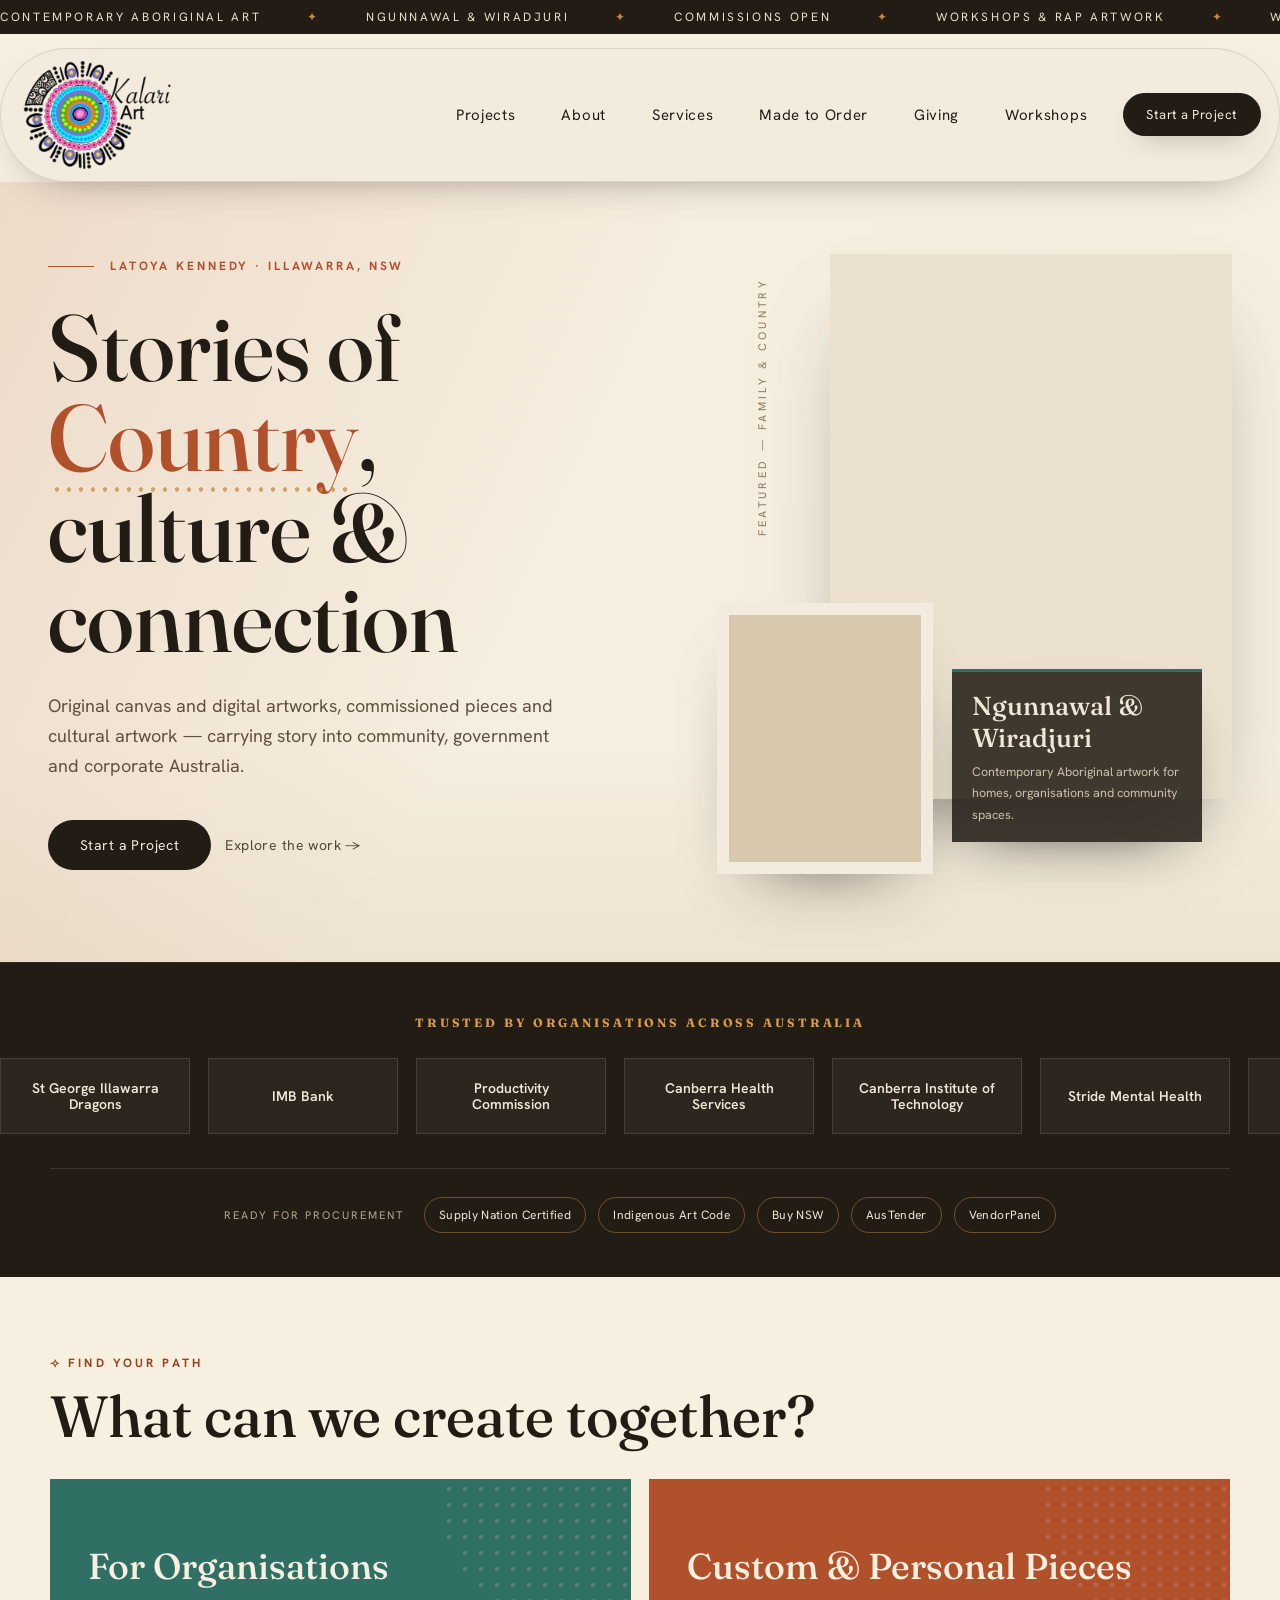
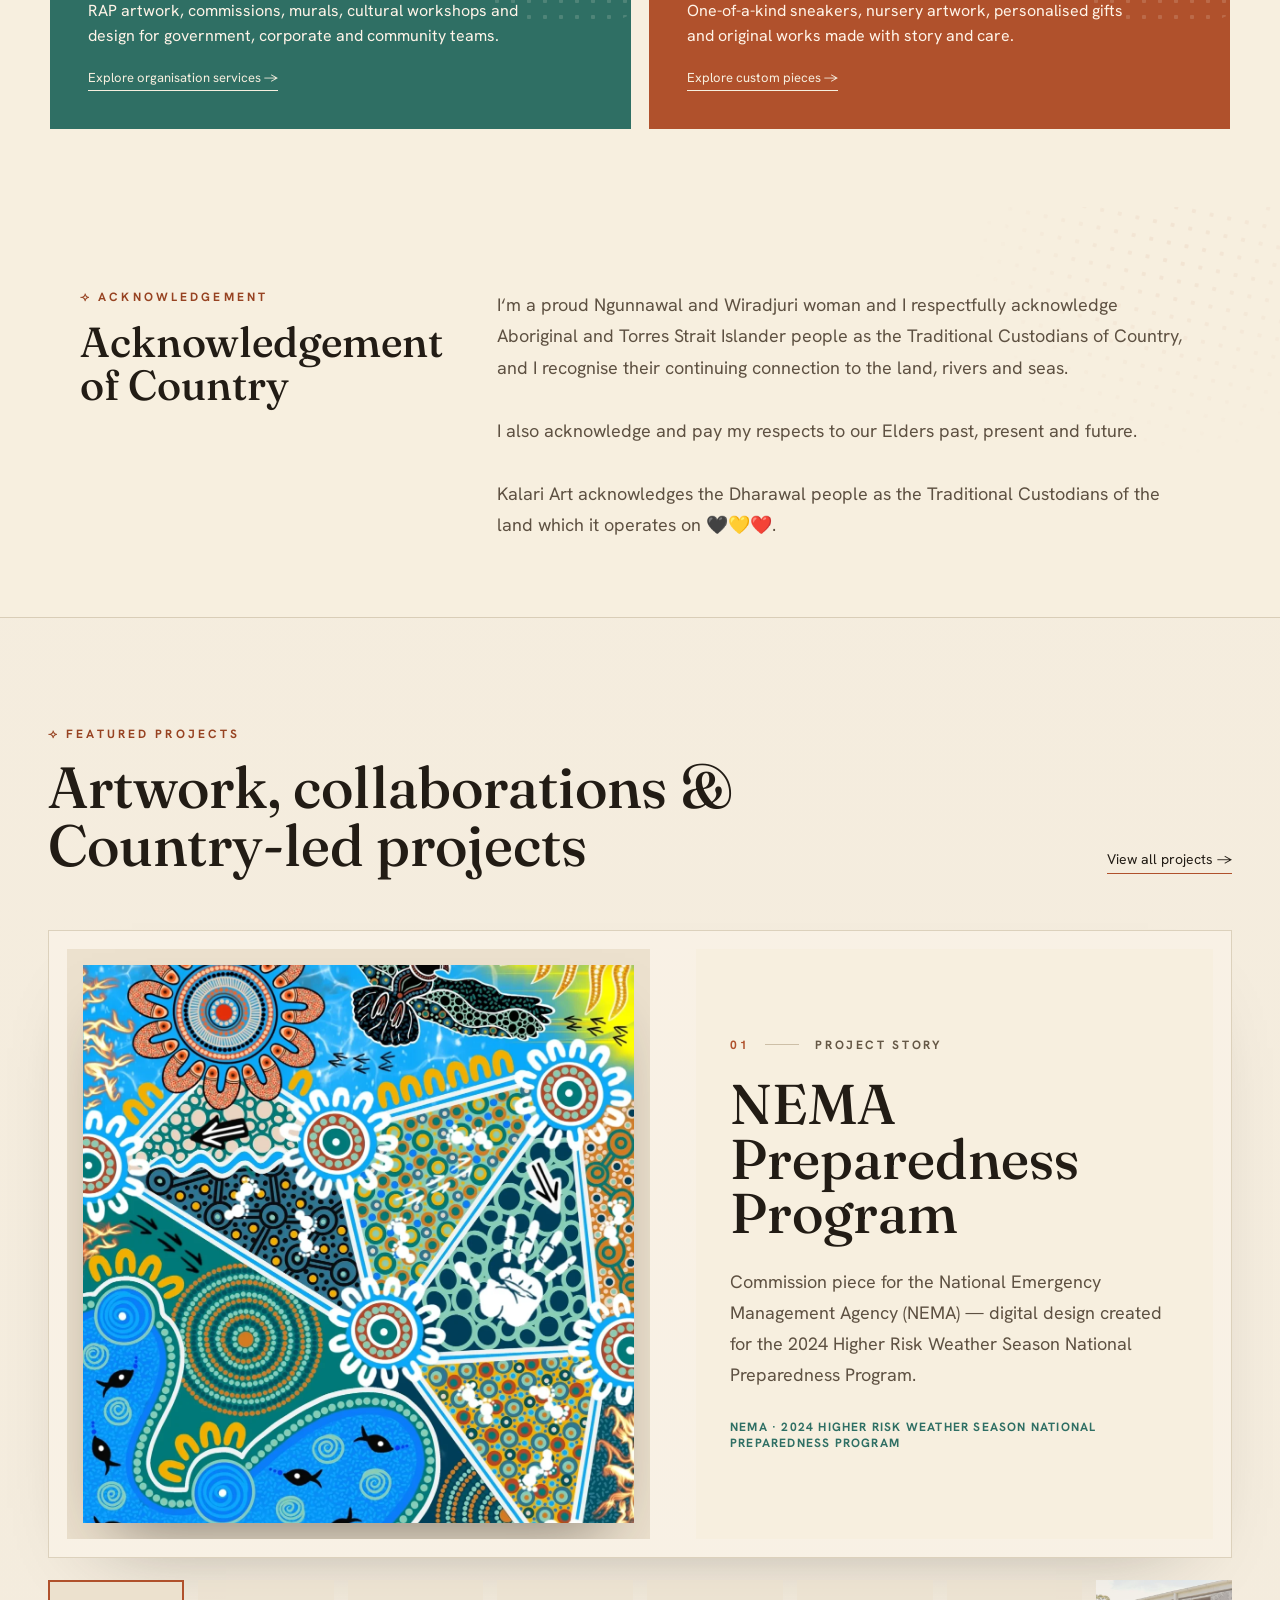
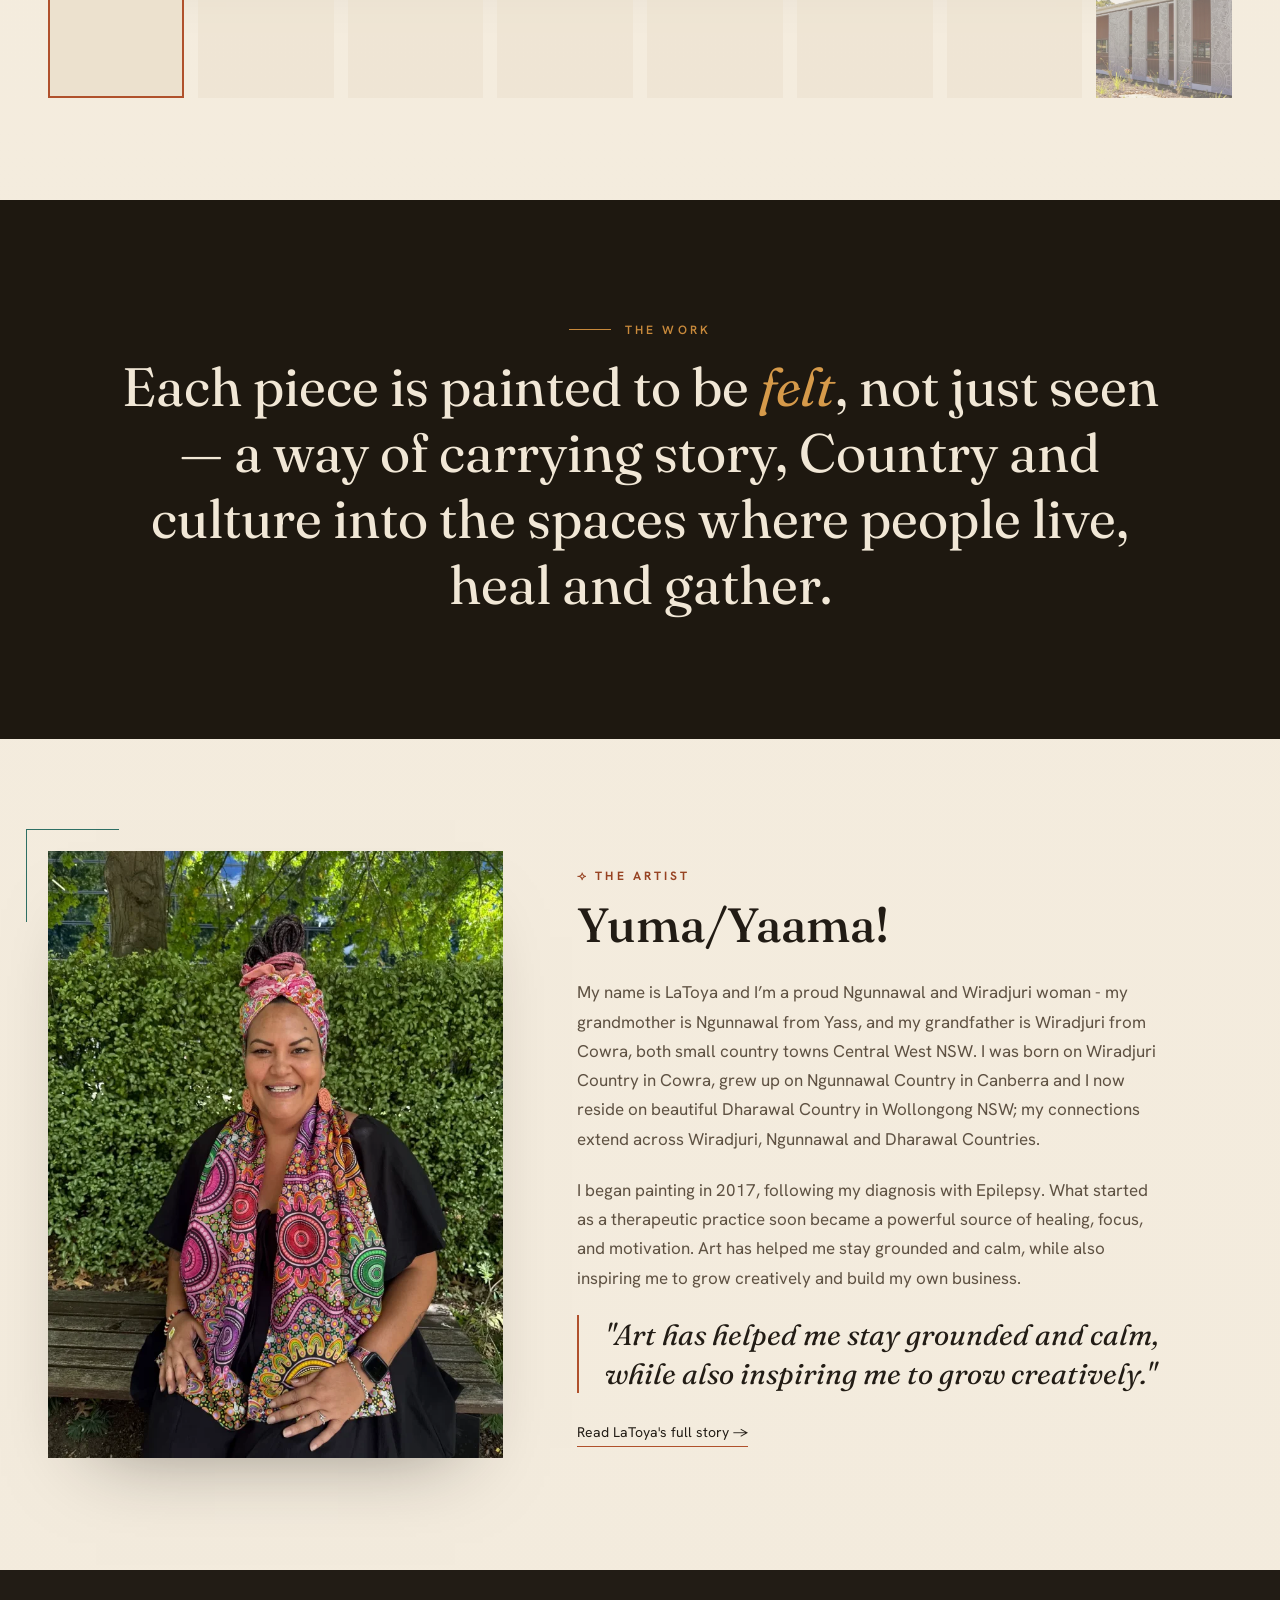
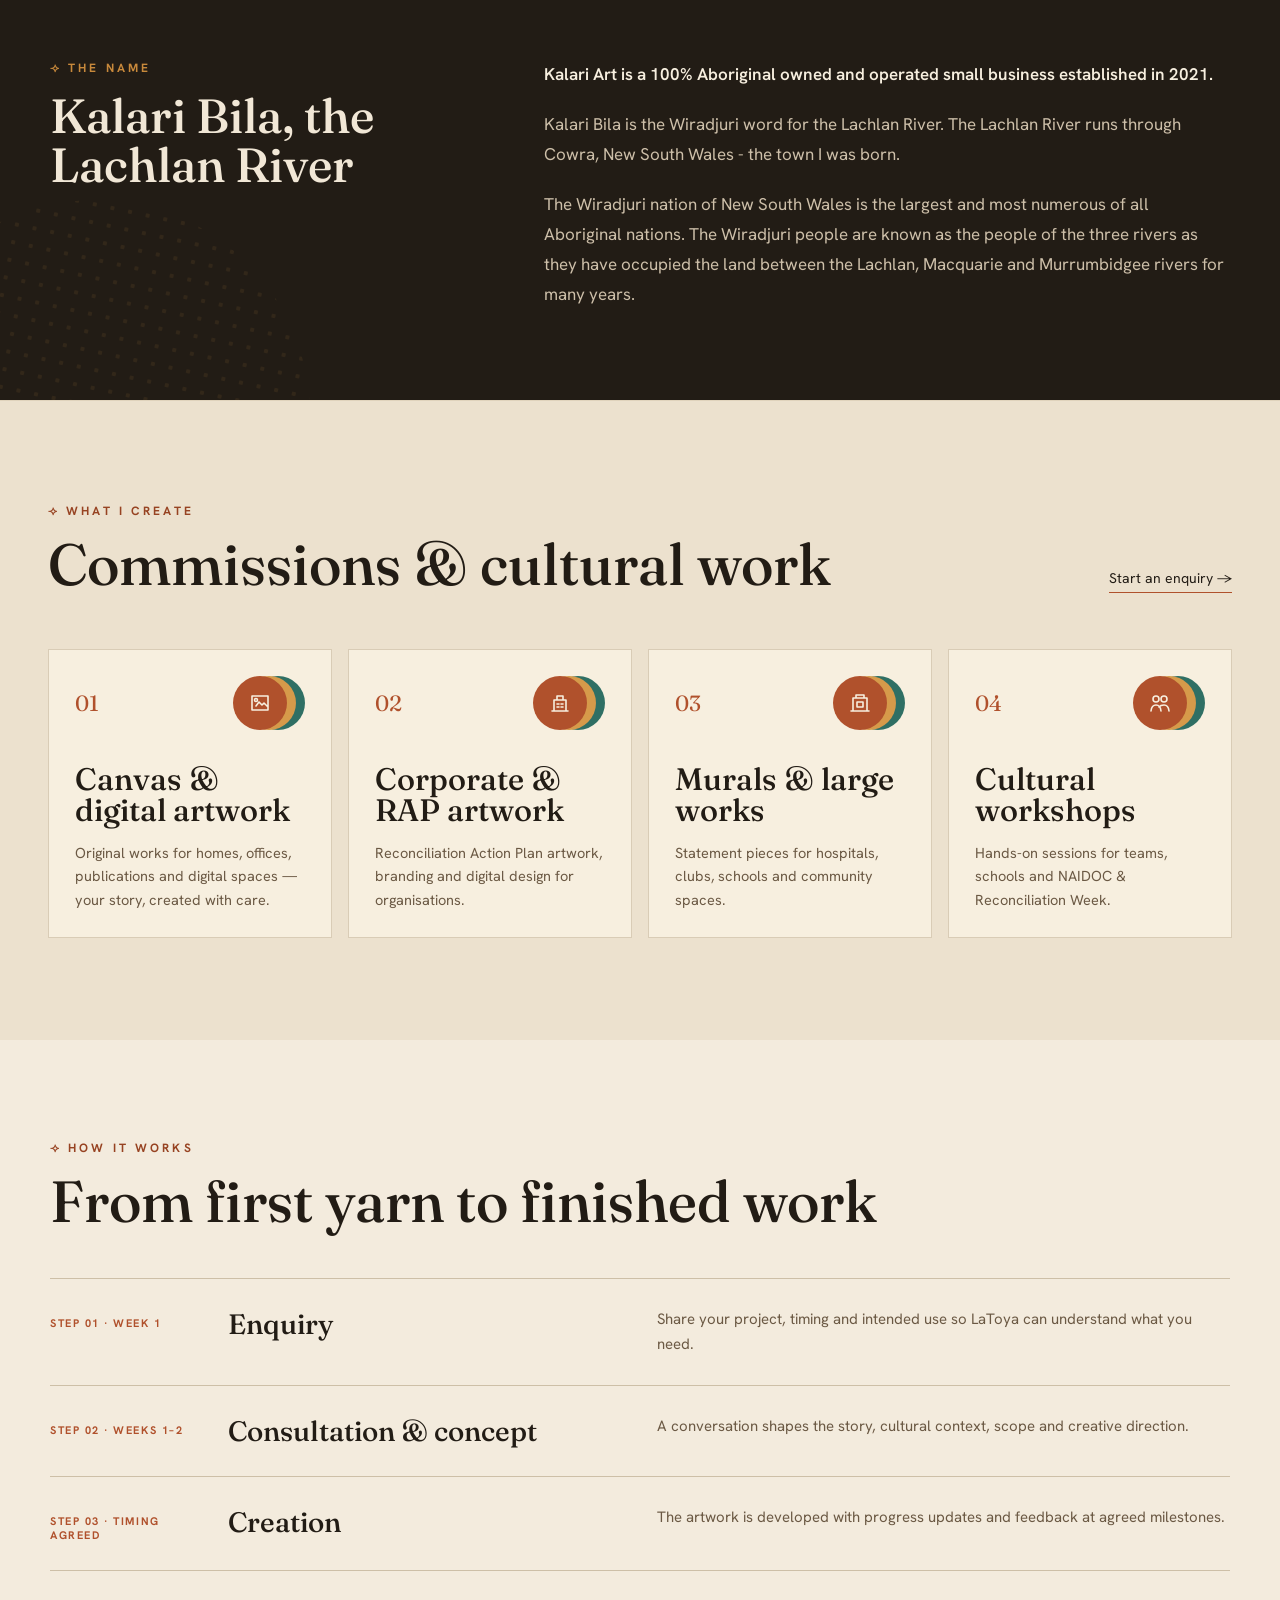
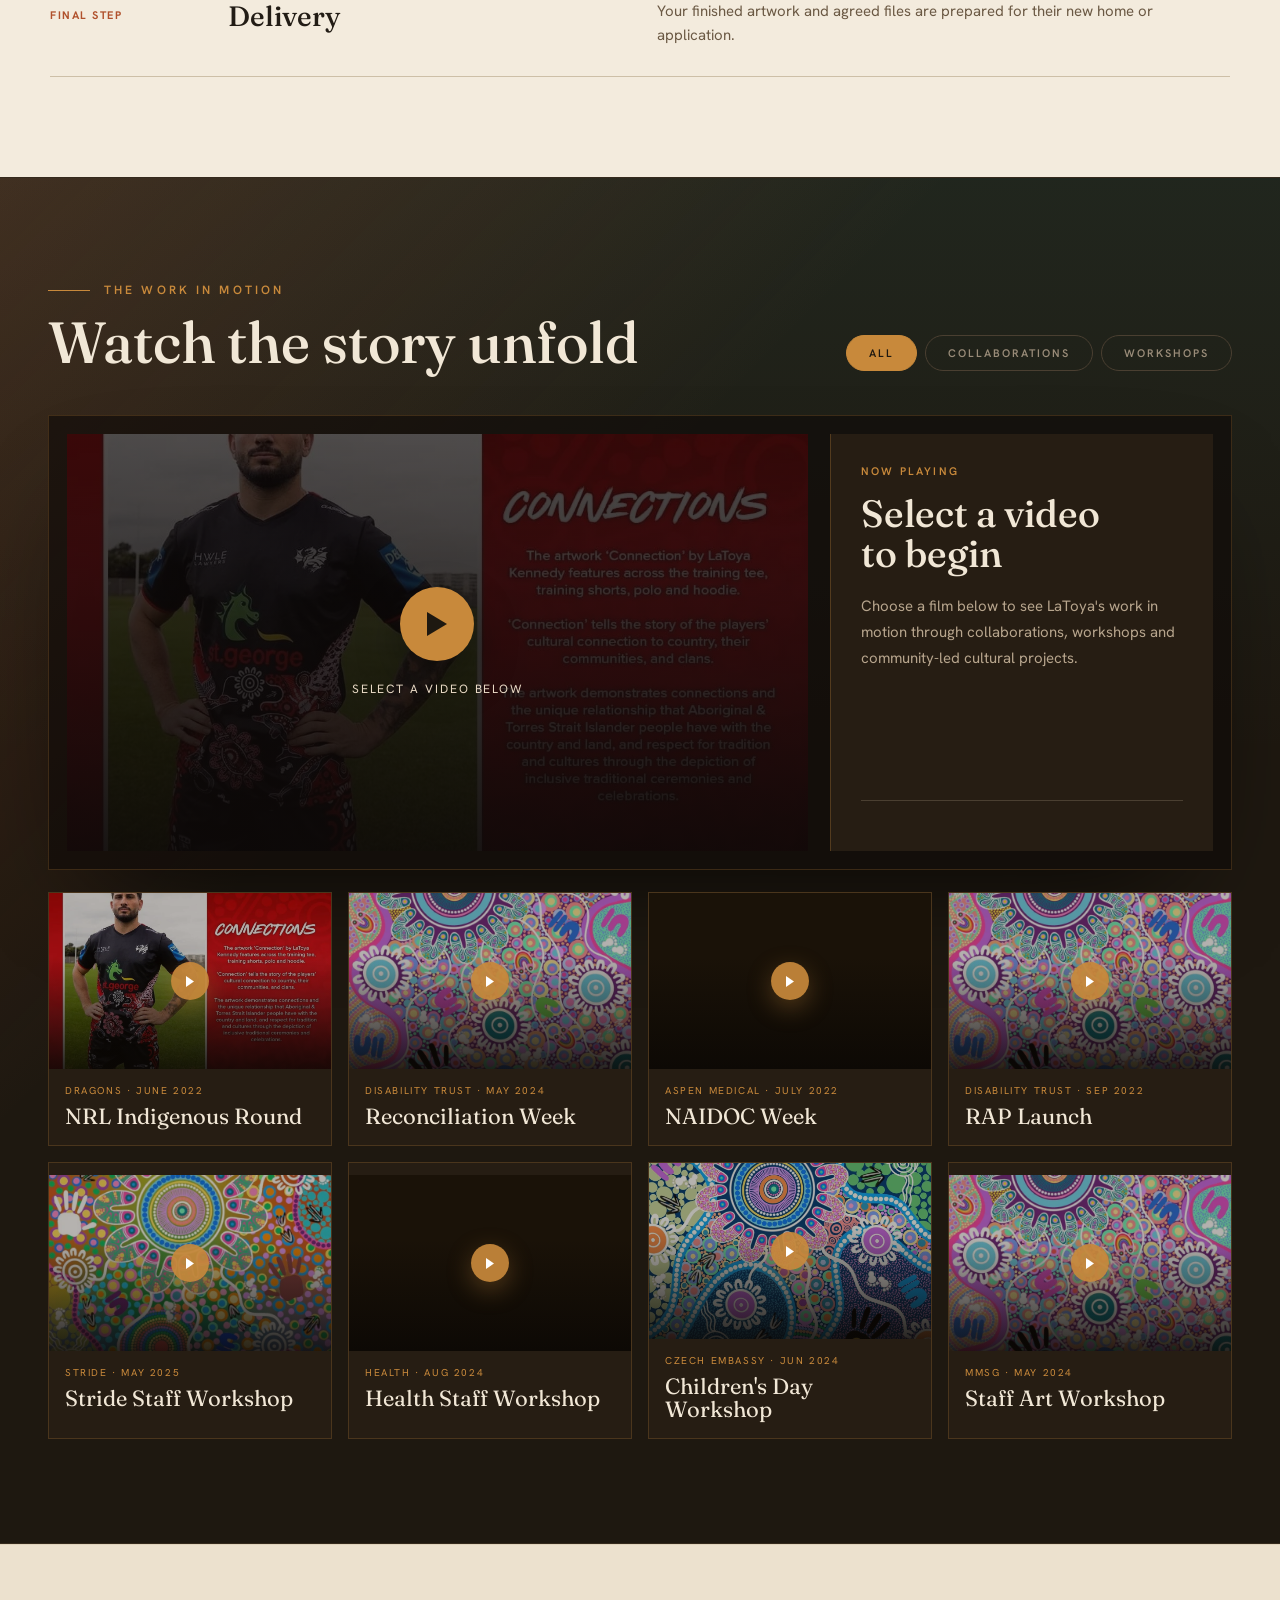
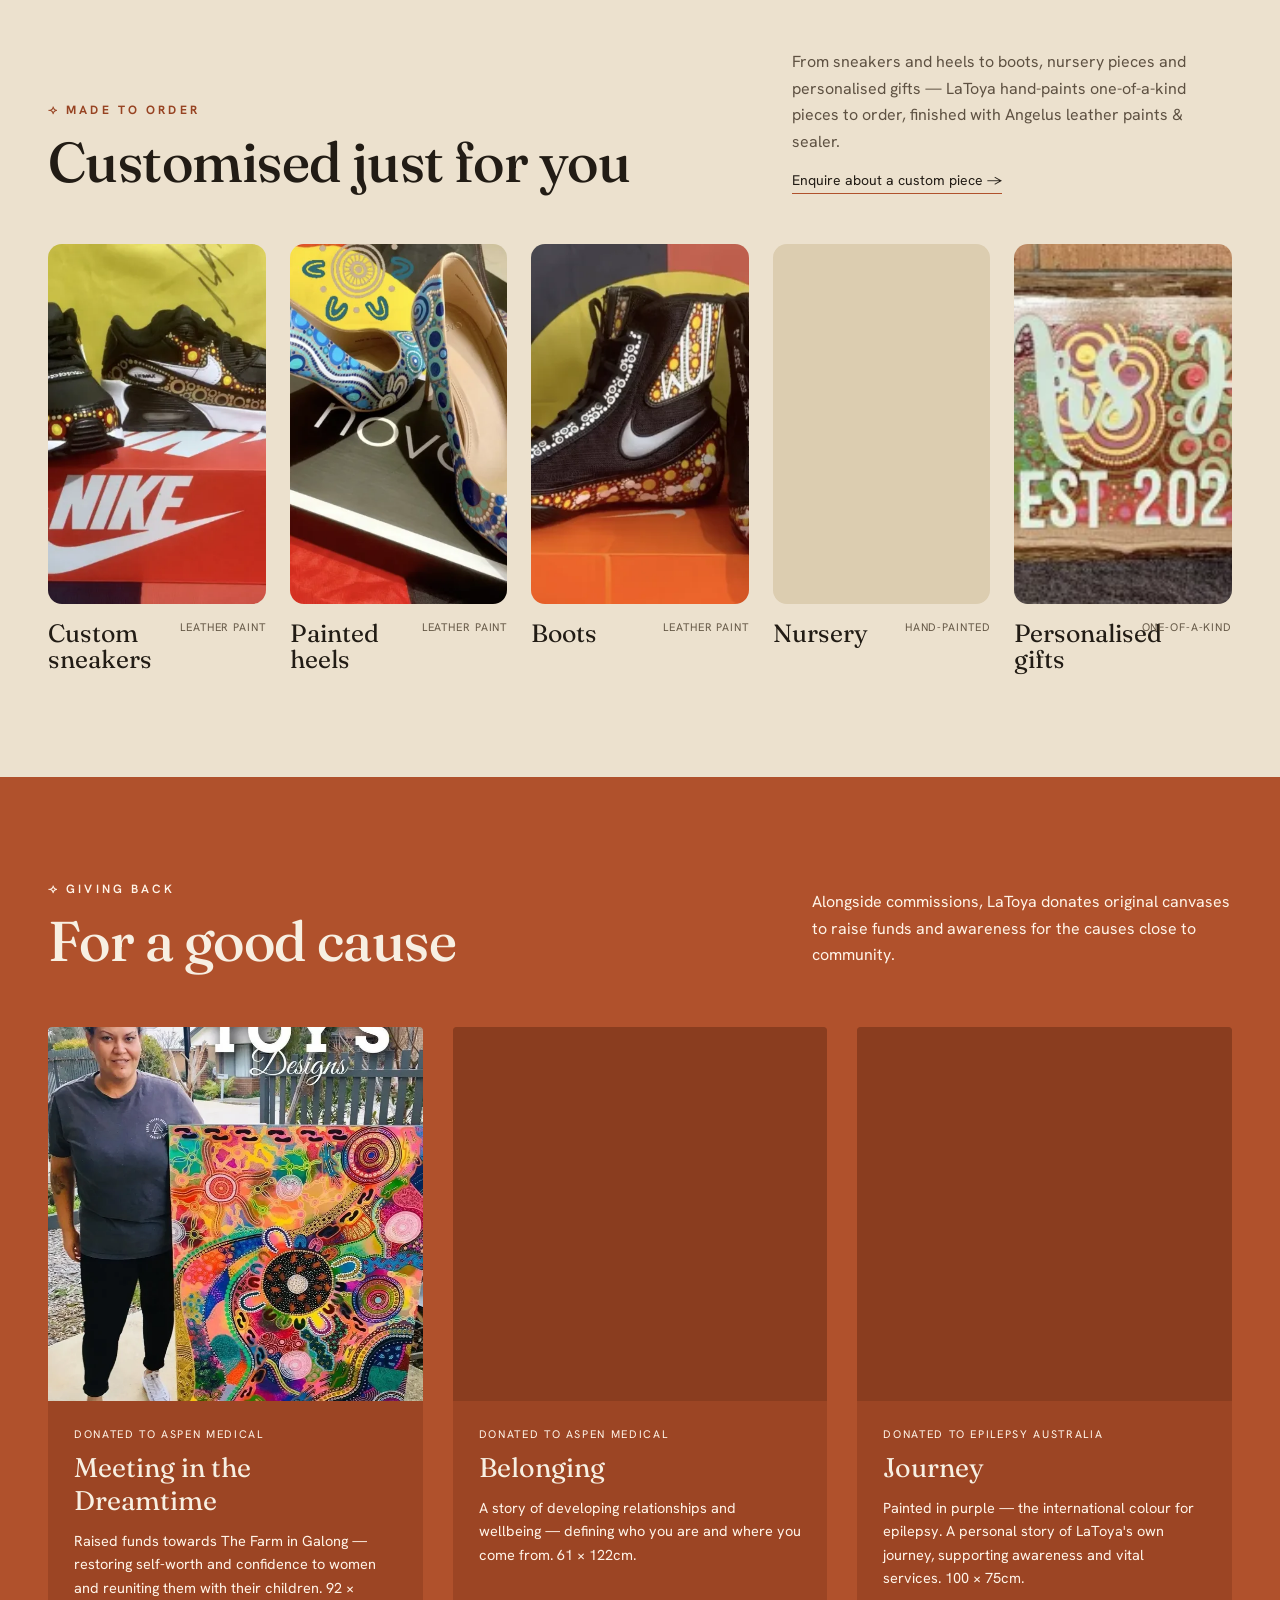
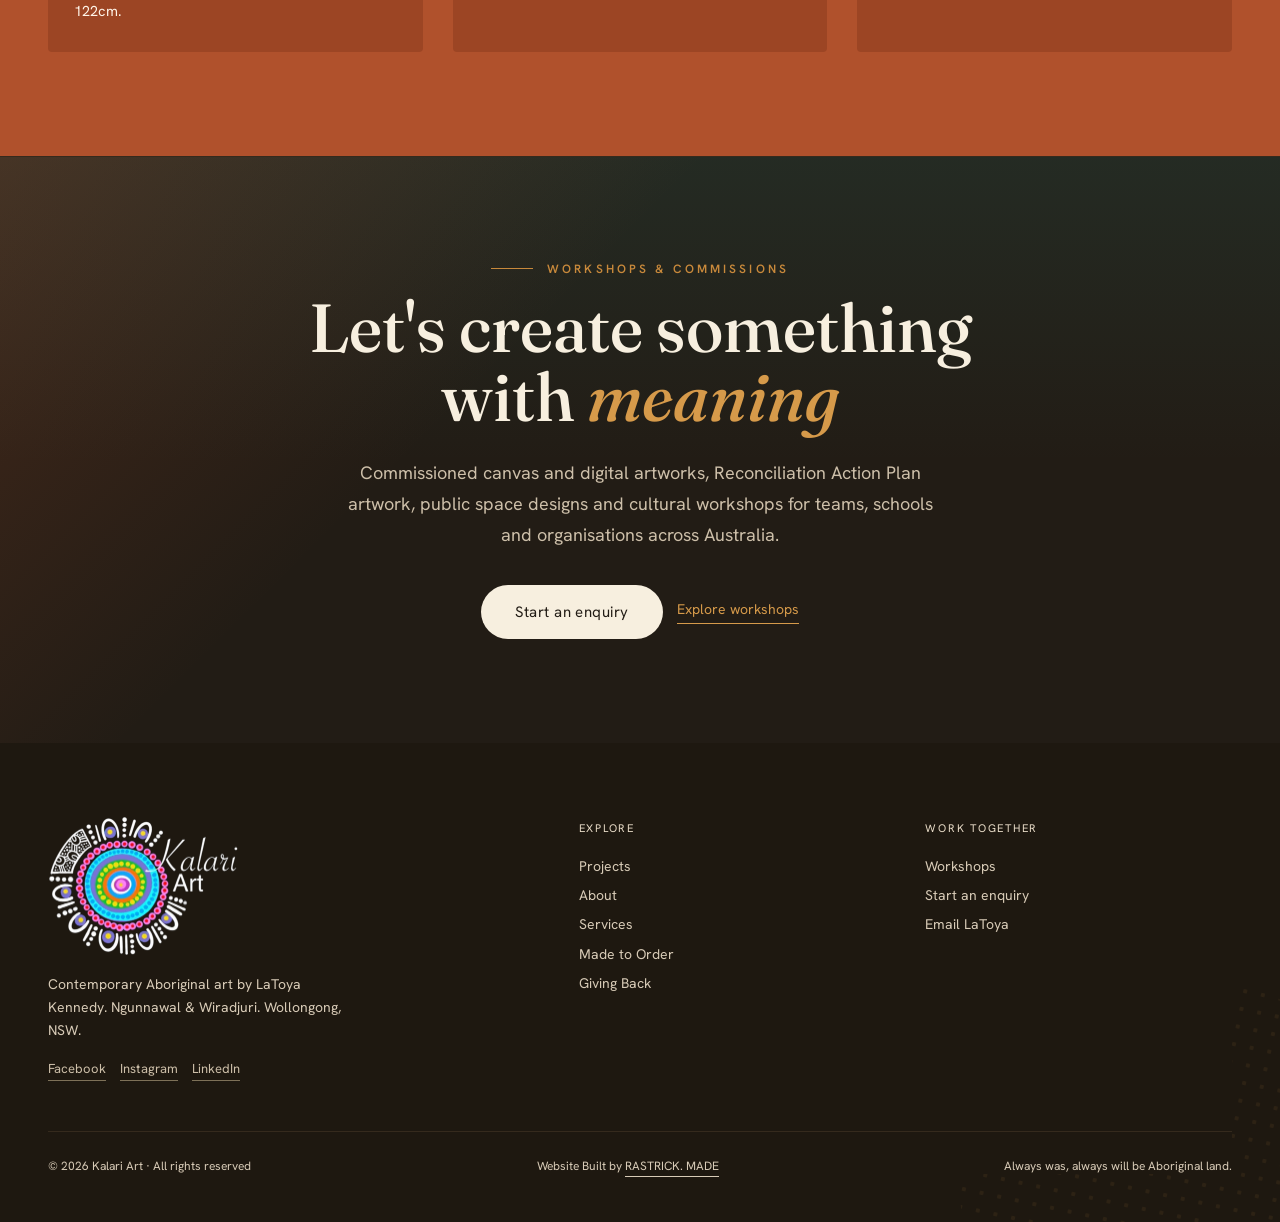
==== commit f2c3c02b: "Rename donated artwork to Journey" ====
--- a/index.html
+++ b/index.html
@@ -746,10 +746,10 @@
           </div>
         </div>
         <div data-r data-rd="240" style="background:#9C4524; border-radius:4px; overflow:hidden; transition:transform .35s;" style-hover="transform:translateY(-6px);">
-          <div style="overflow:hidden; aspect-ratio:1/1; background:#8a3d1f;"><img src="[data-uri]" data-src="uploads/Epilepsy%20Australia.webp" width="720" height="960" loading="lazy" decoding="async" alt="Donated canvas 'Scrambled Journey' in purple" style="width:100%; height:100%; object-fit:cover; transition:transform 1s cubic-bezier(.2,.7,.2,1);" style-hover="transform:scale(1.06);"></div>
+          <div style="overflow:hidden; aspect-ratio:1/1; background:#8a3d1f;"><img src="[data-uri]" data-src="uploads/Epilepsy%20Australia.webp" width="720" height="960" loading="lazy" decoding="async" alt="Donated canvas 'Journey' in purple" style="width:100%; height:100%; object-fit:cover; transition:transform 1s cubic-bezier(.2,.7,.2,1);" style-hover="transform:scale(1.06);"></div>
           <div style="padding:26px 26px 30px;">
             <div style="font-size:11px; letter-spacing:.15em; text-transform:uppercase; color:#fff4e8; margin-bottom:10px;">Donated to Epilepsy Australia</div>
-            <div style="font-family:'Fraunces',serif; font-size:27px; margin-bottom:12px;">Scrambled Journey</div>
+            <div style="font-family:'Fraunces',serif; font-size:27px; margin-bottom:12px;">Journey</div>
             <p style="font-size:14.5px; line-height:1.6; color:#fff4e8; margin:0;">Painted in purple — the international colour for epilepsy. A personal story of LaToya's own journey, supporting awareness and vital services. 100 × 75cm.</p>
           </div>
         </div>
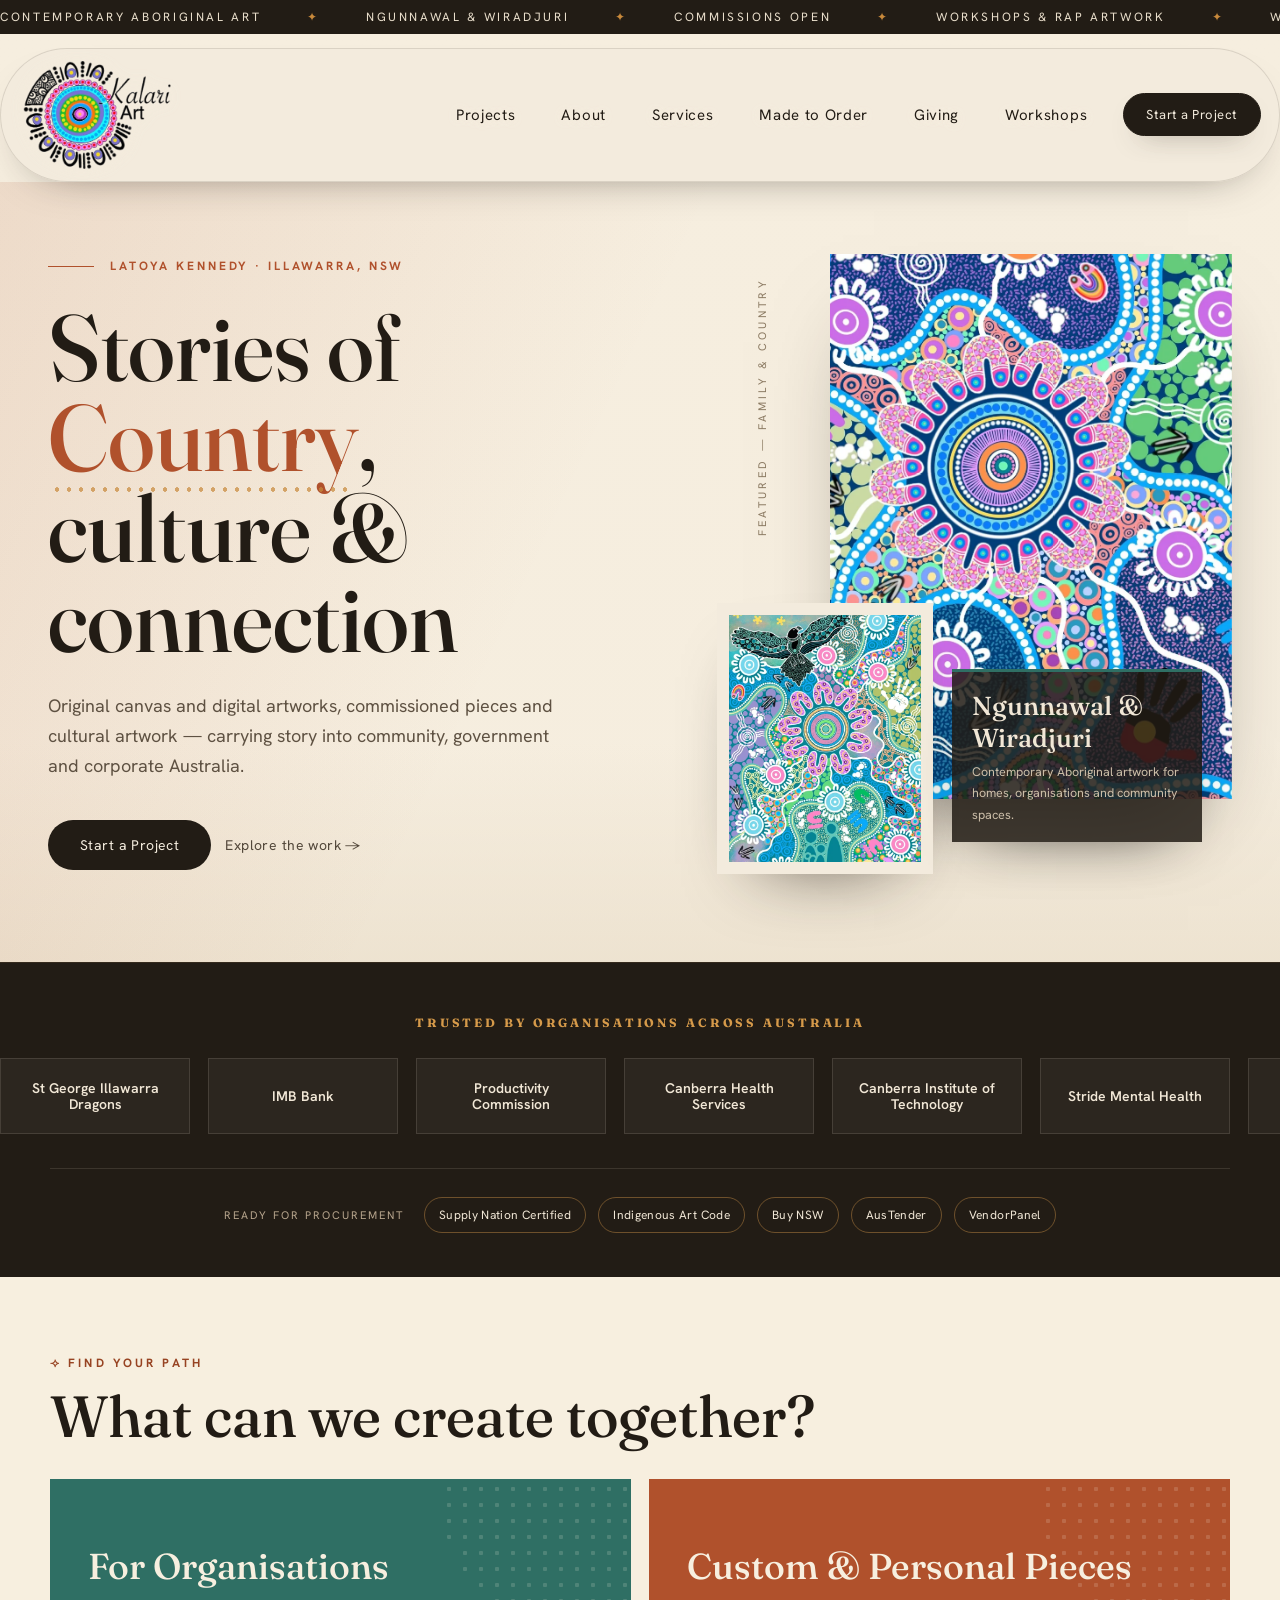
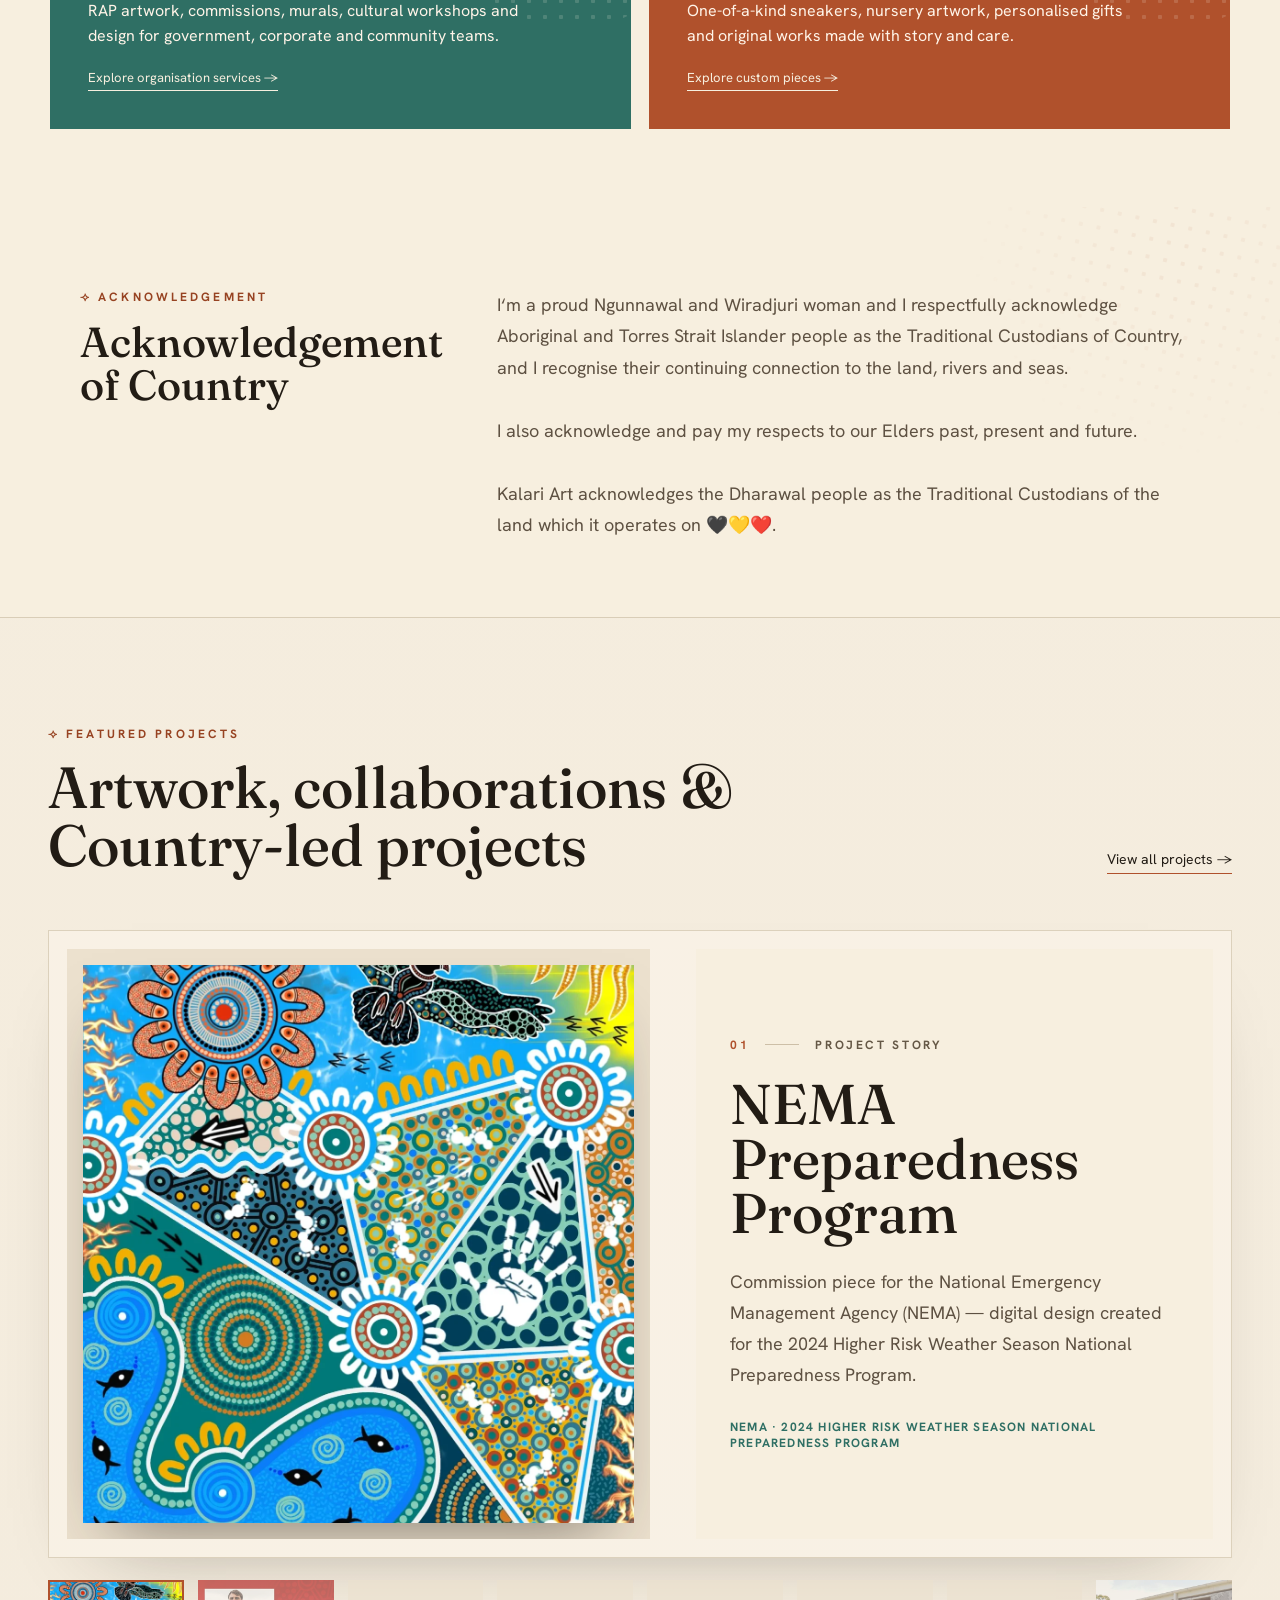
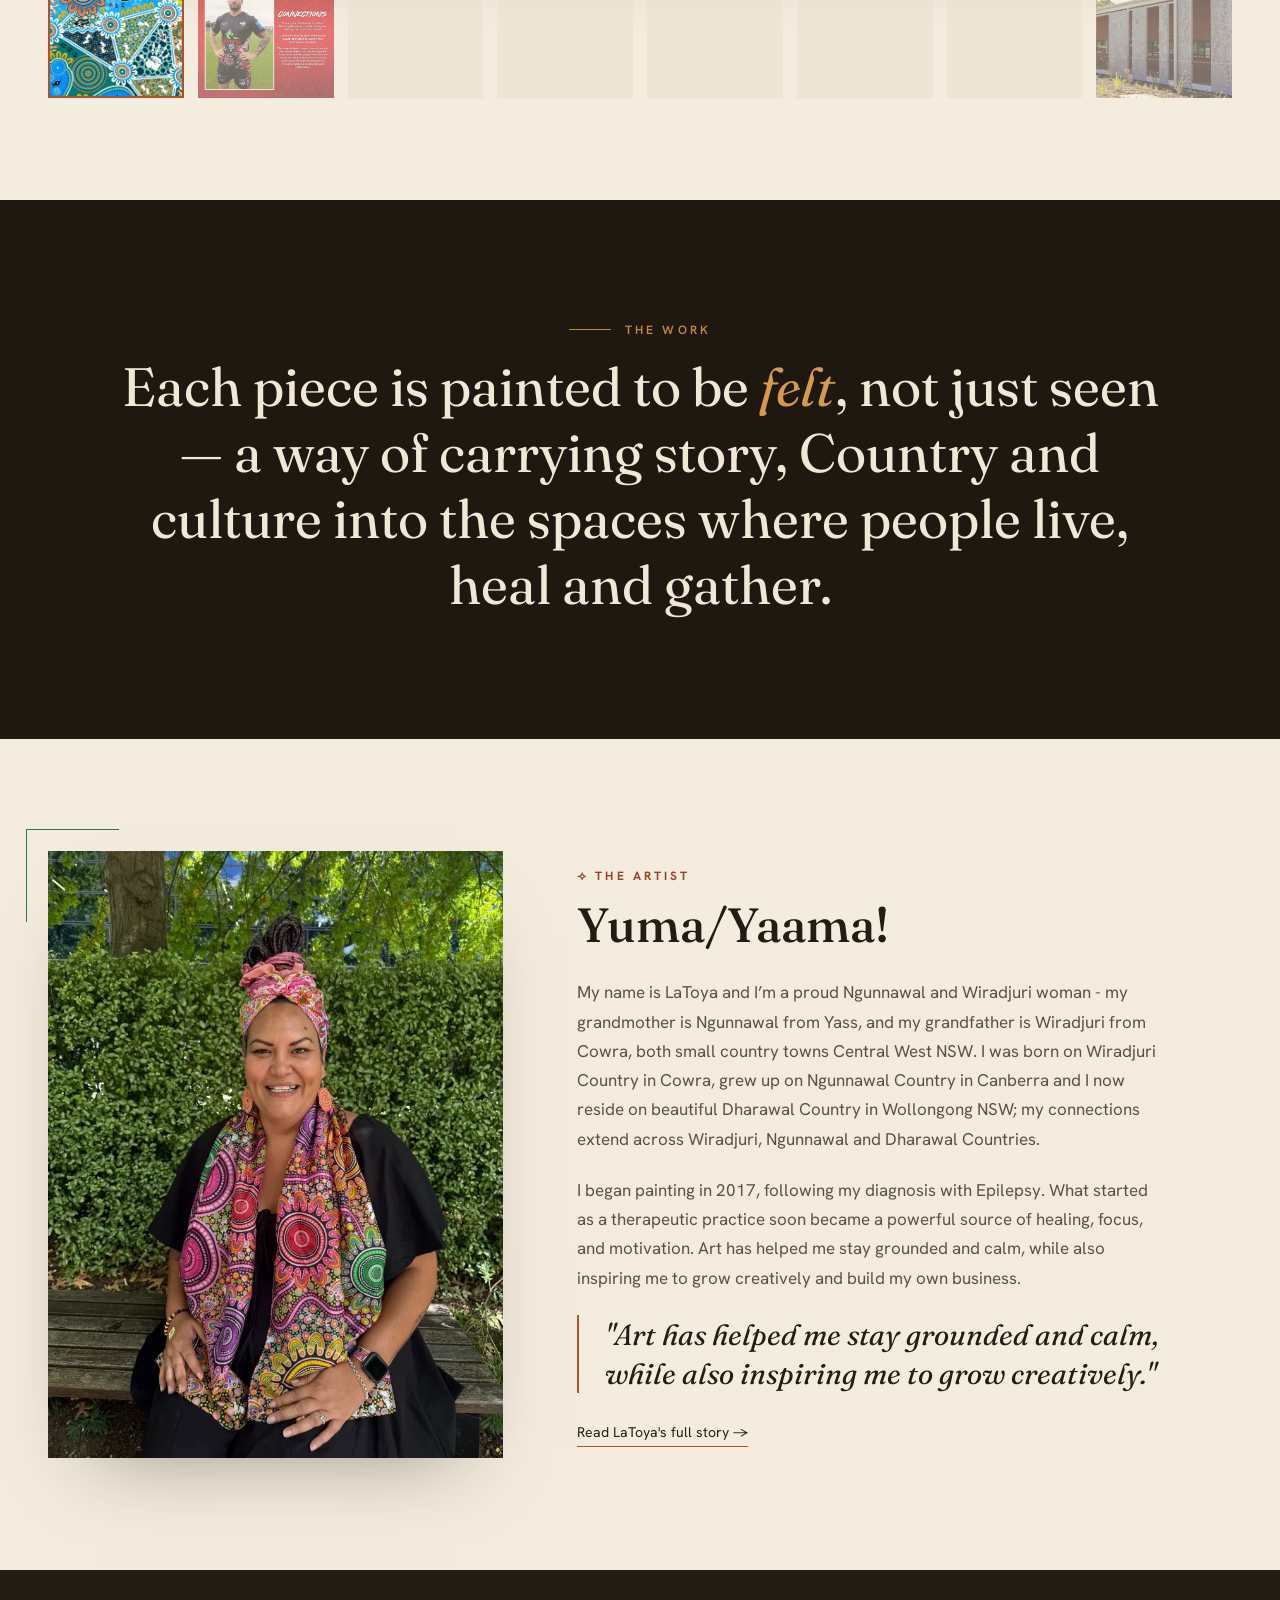
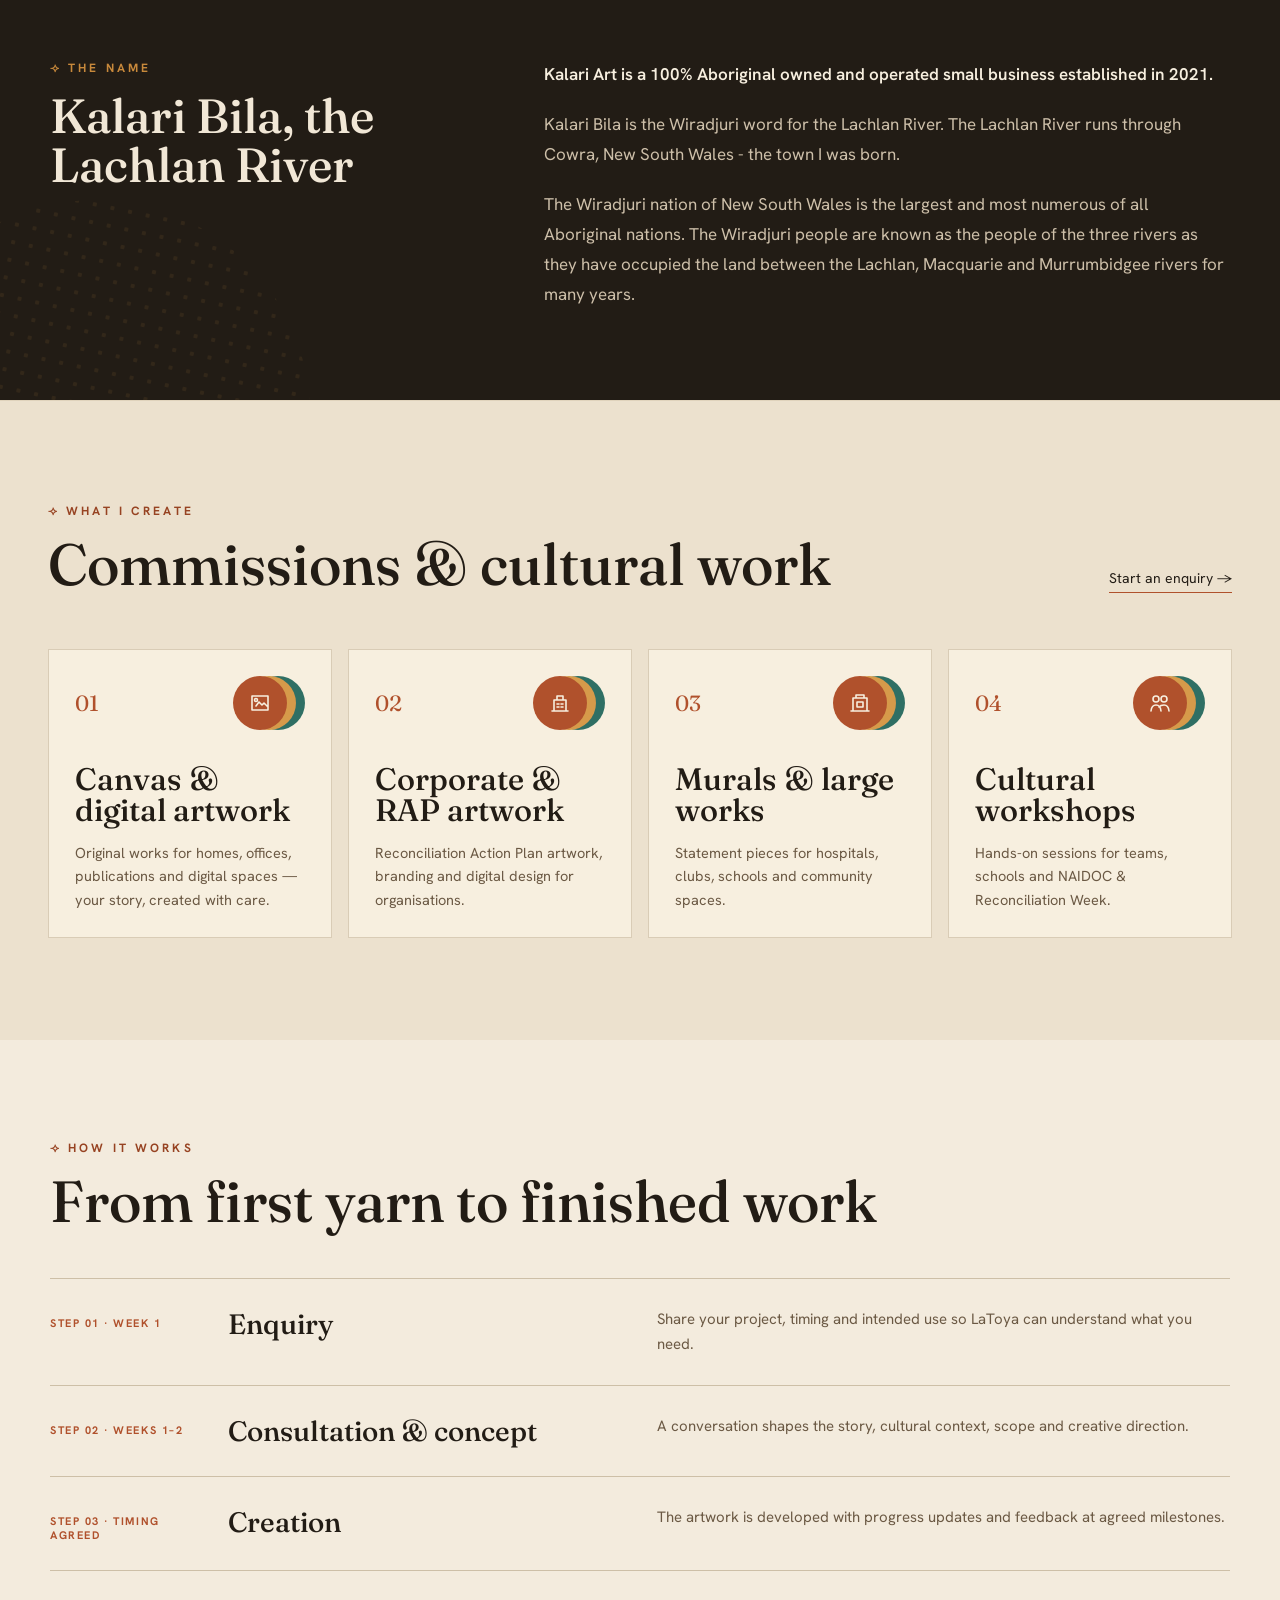
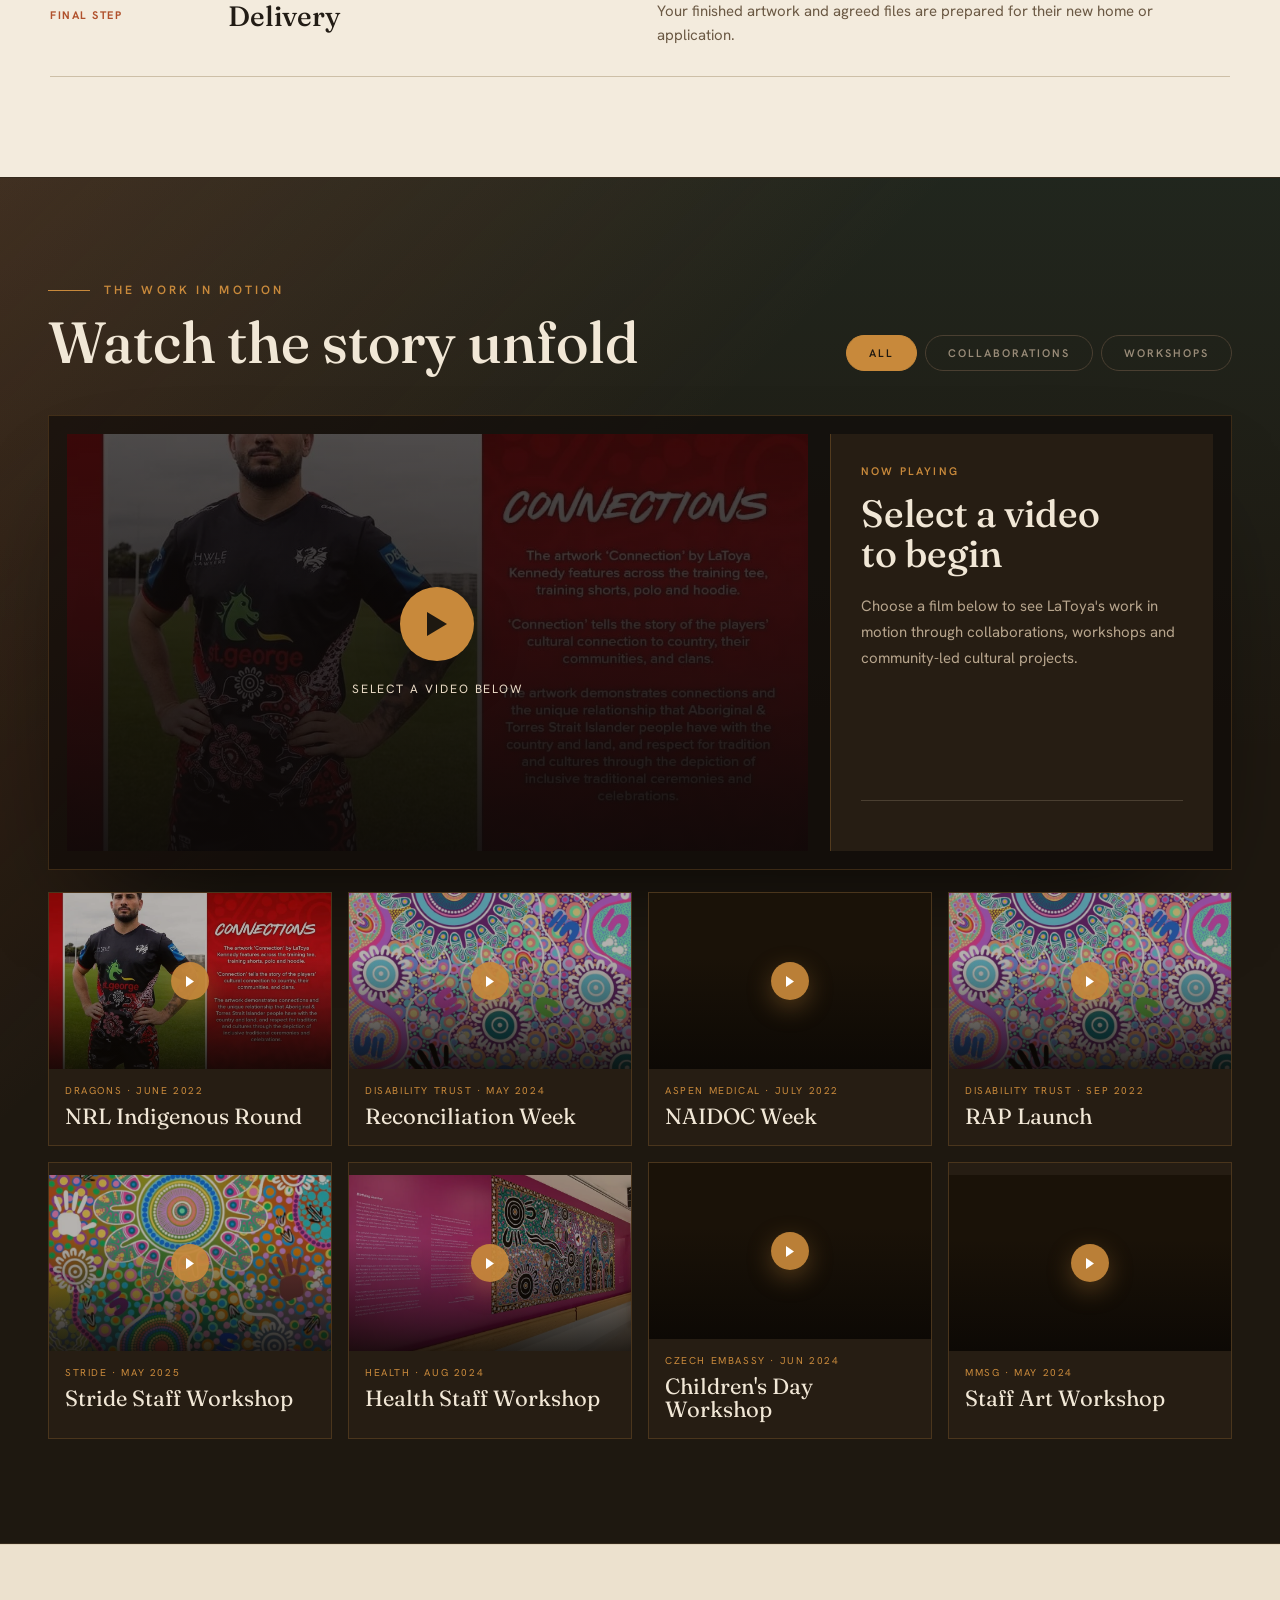
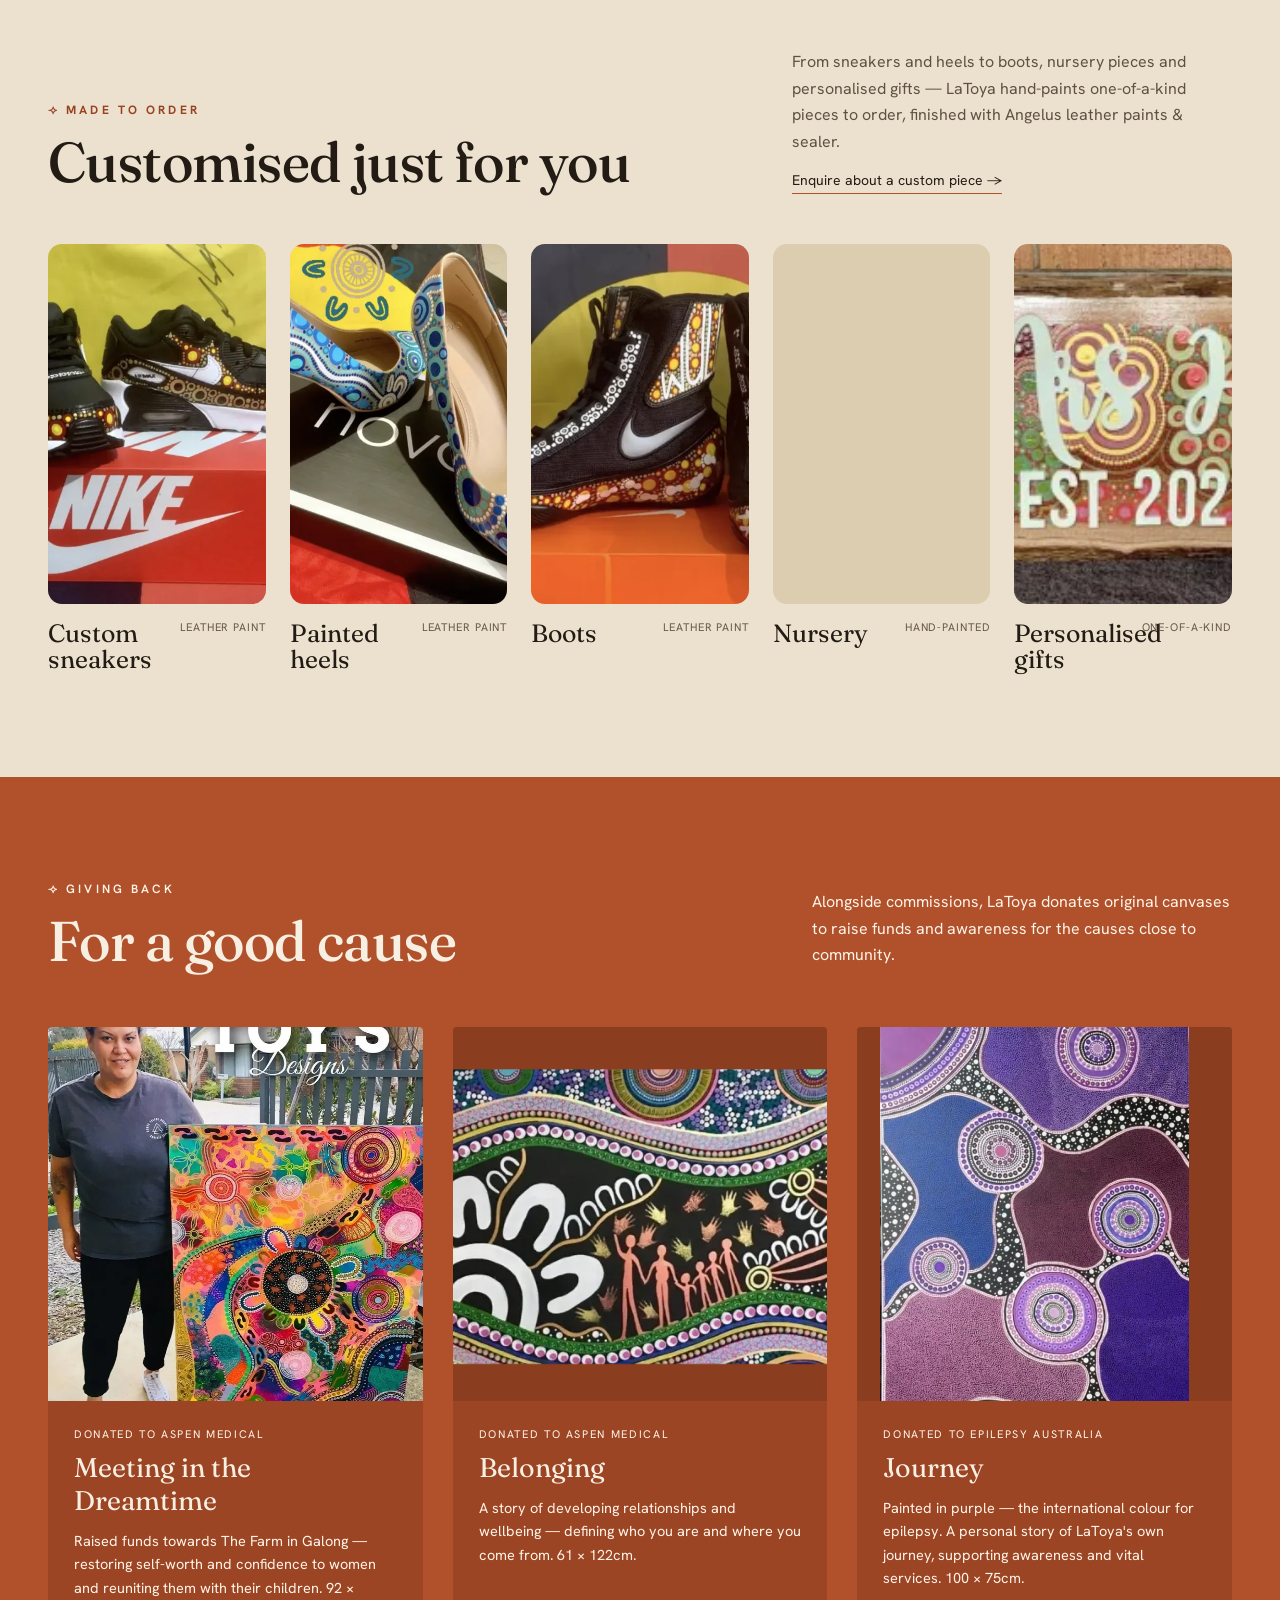
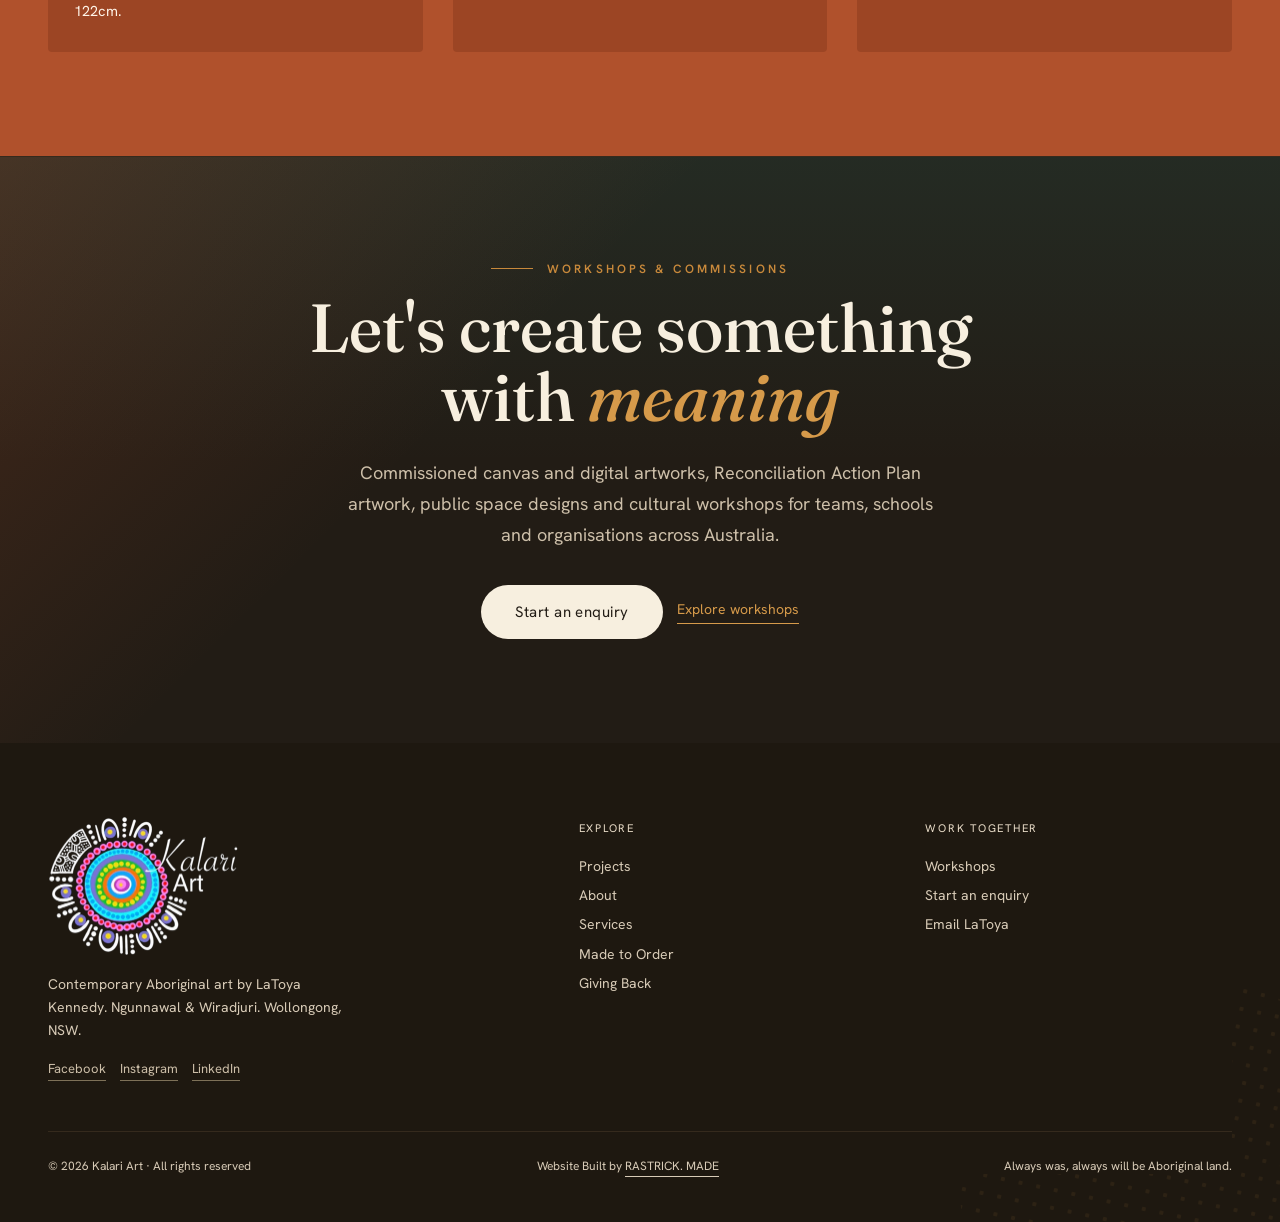
==== commit 1ddb1871: "Fix rotating hero image loading race" ====
--- a/index.html
+++ b/index.html
@@ -845,6 +845,13 @@
         entries.forEach((entry) => {
           if (!entry.isIntersecting) return;
           const img = entry.target;
+          // Dynamically managed images (including the rotating hero) may
+          // remove data-src after observer registration. Never overwrite a
+          // valid image URL with an undefined lazy source.
+          if (!img.dataset.src) {
+            observer.unobserve(img);
+            return;
+          }
           if (img.dataset.srcset) {
             img.srcset = img.dataset.srcset;
             img.removeAttribute('data-srcset');
@@ -857,6 +864,7 @@
       lazyImages.forEach((img) => imageObserver.observe(img));
     } else {
       lazyImages.forEach((img) => {
+        if (!img.dataset.src) return;
         if (img.dataset.srcset) {
           img.srcset = img.dataset.srcset;
           img.removeAttribute('data-srcset');
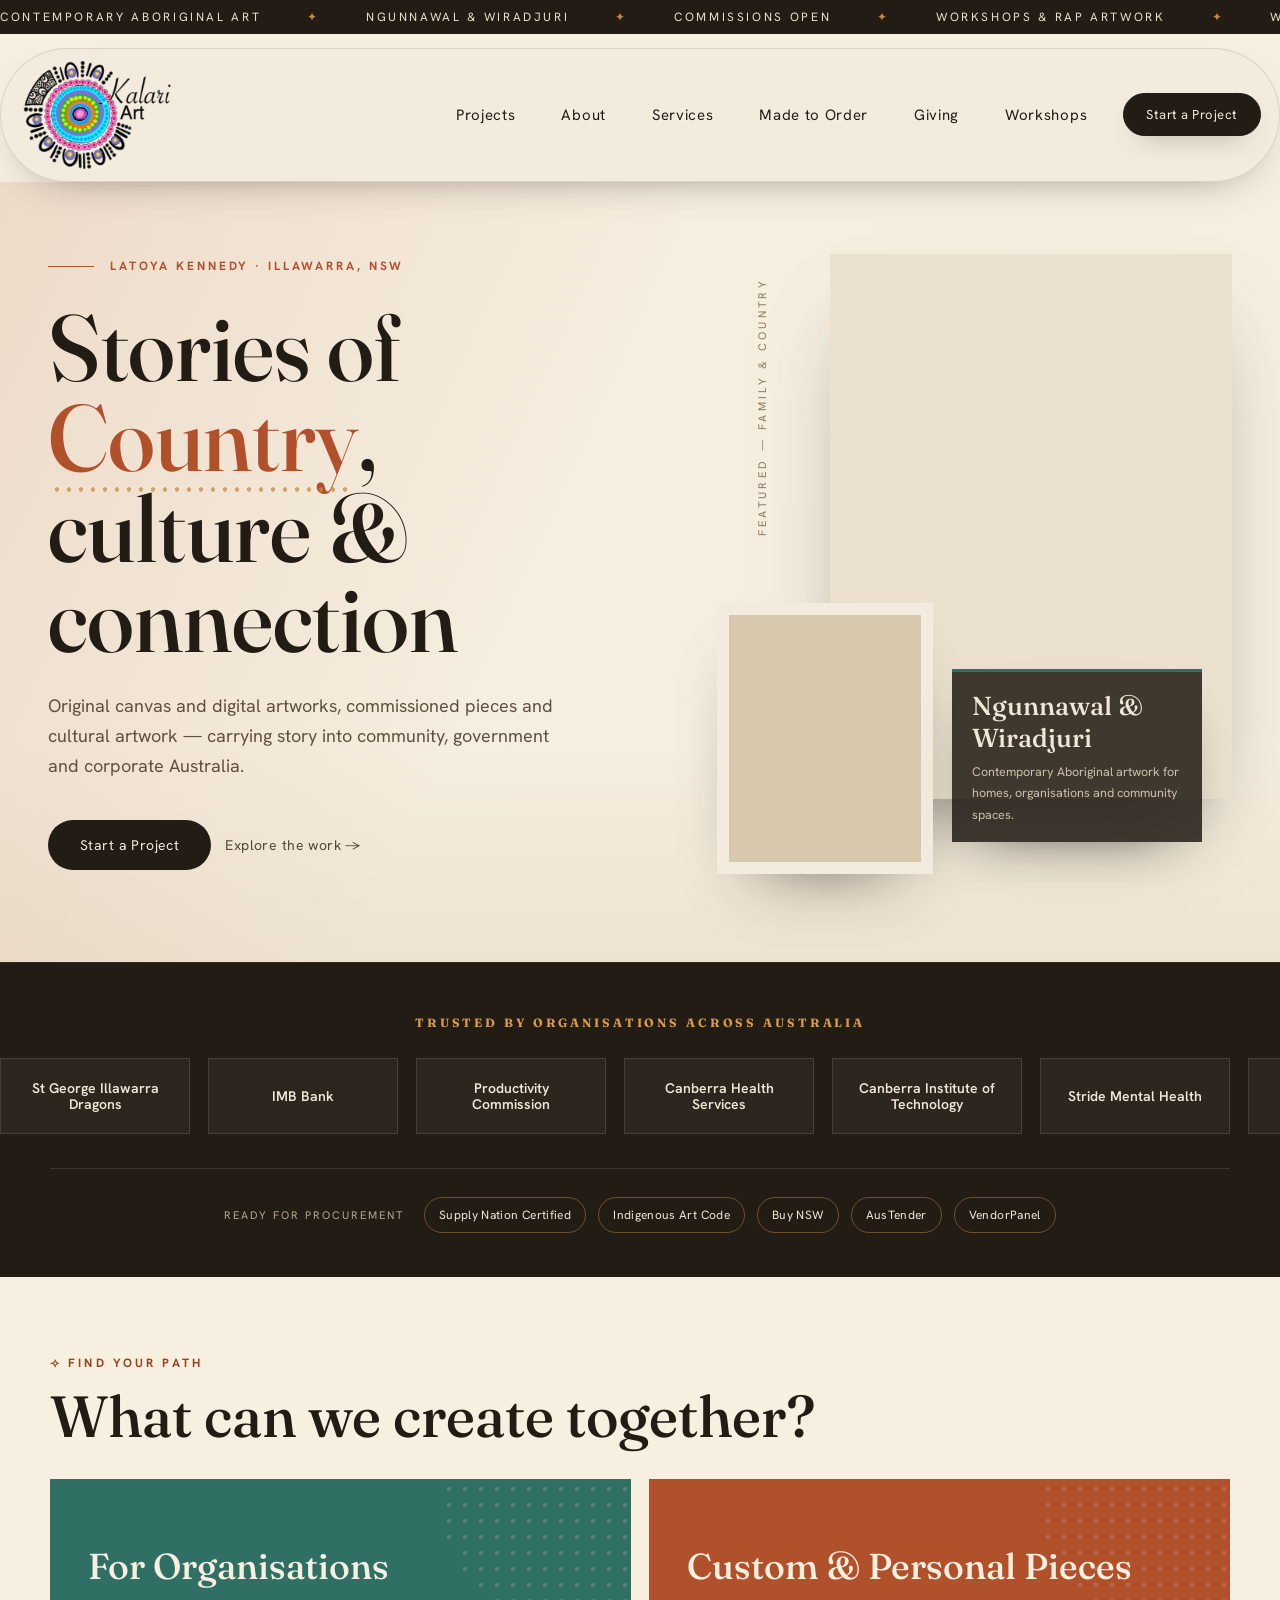
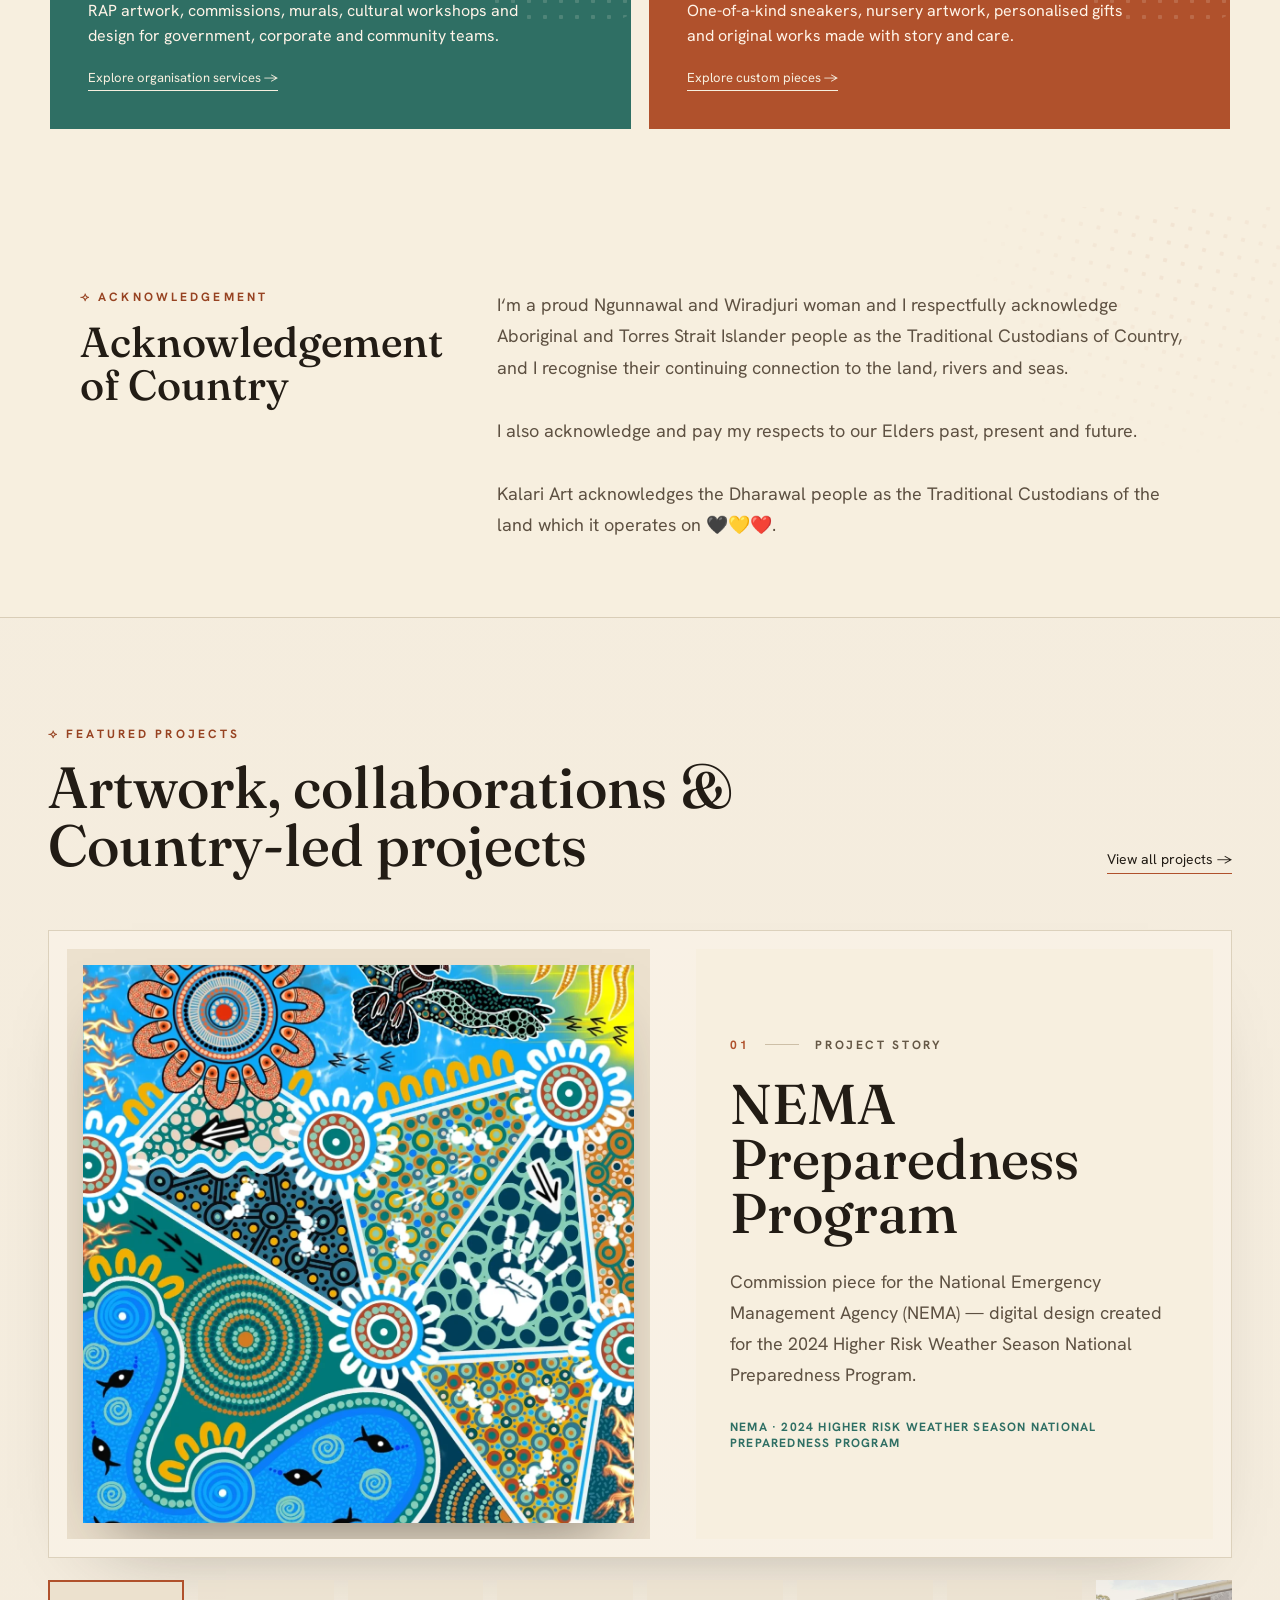
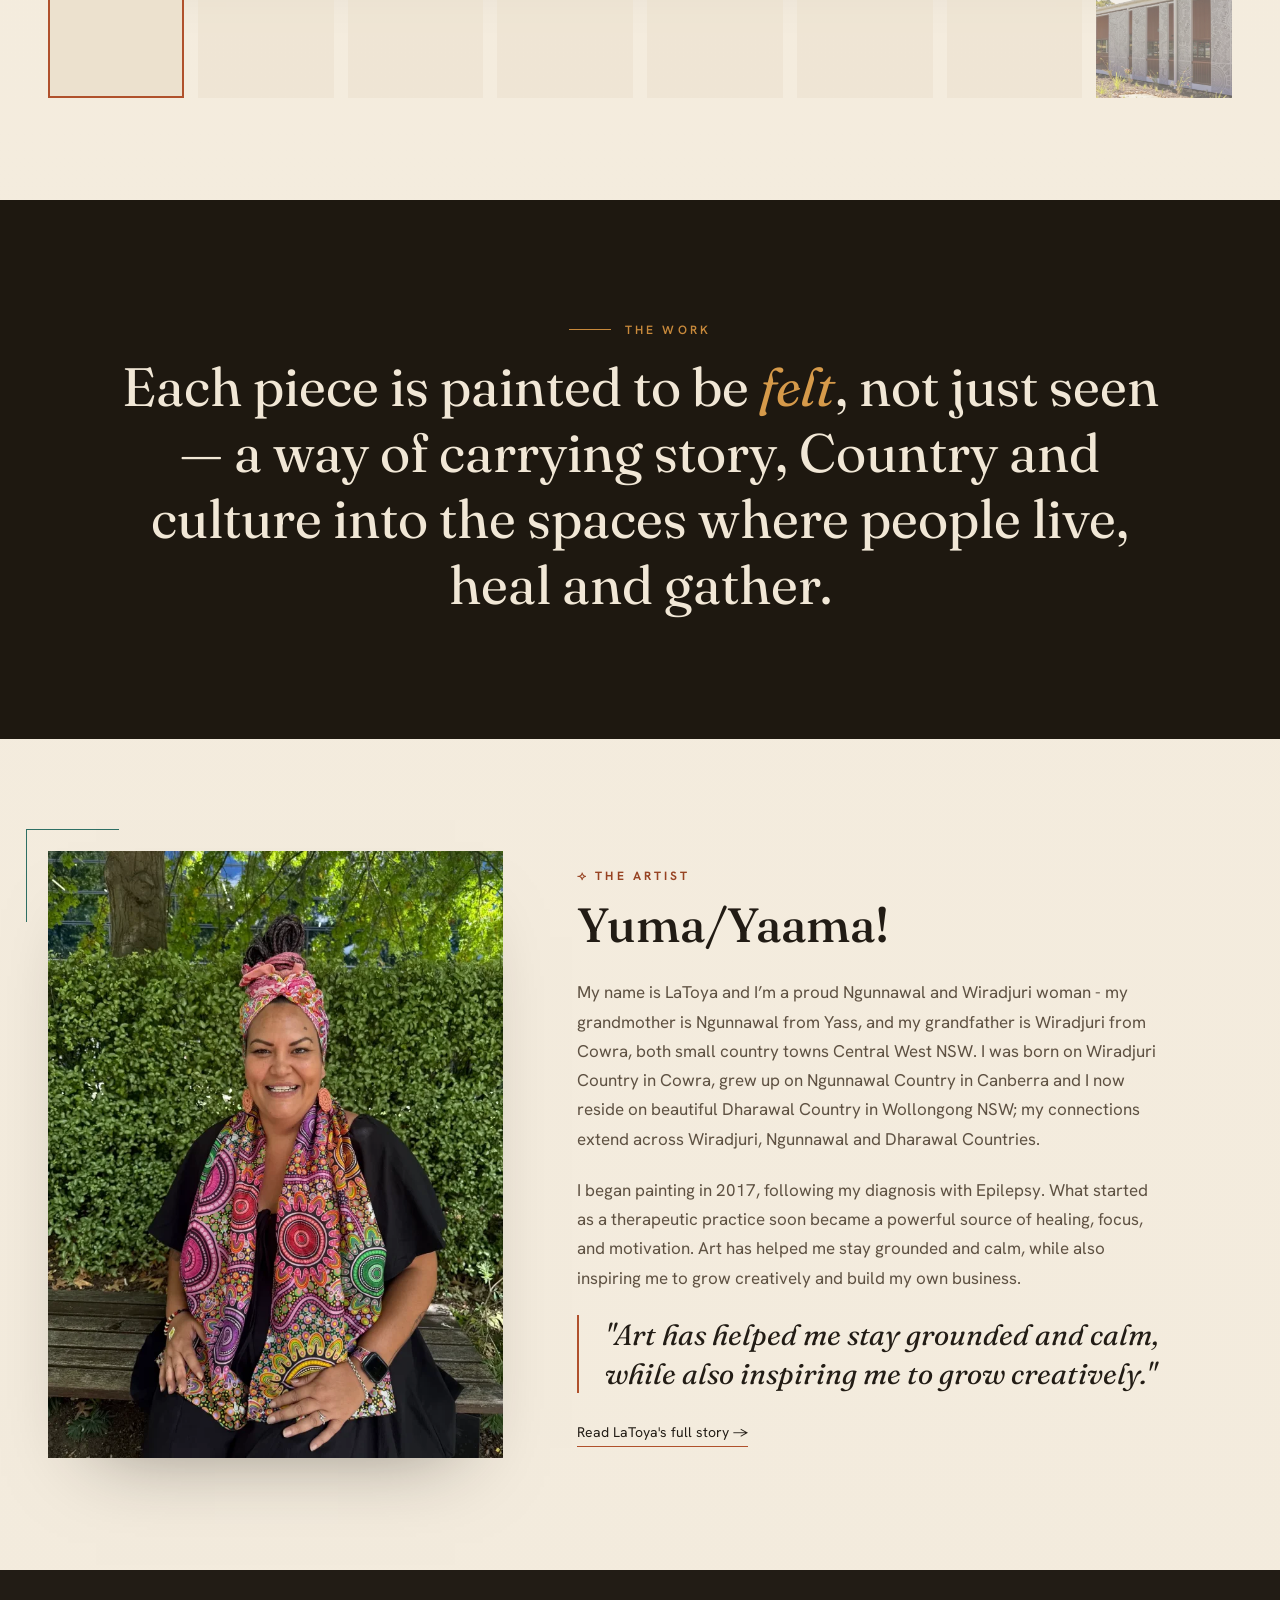
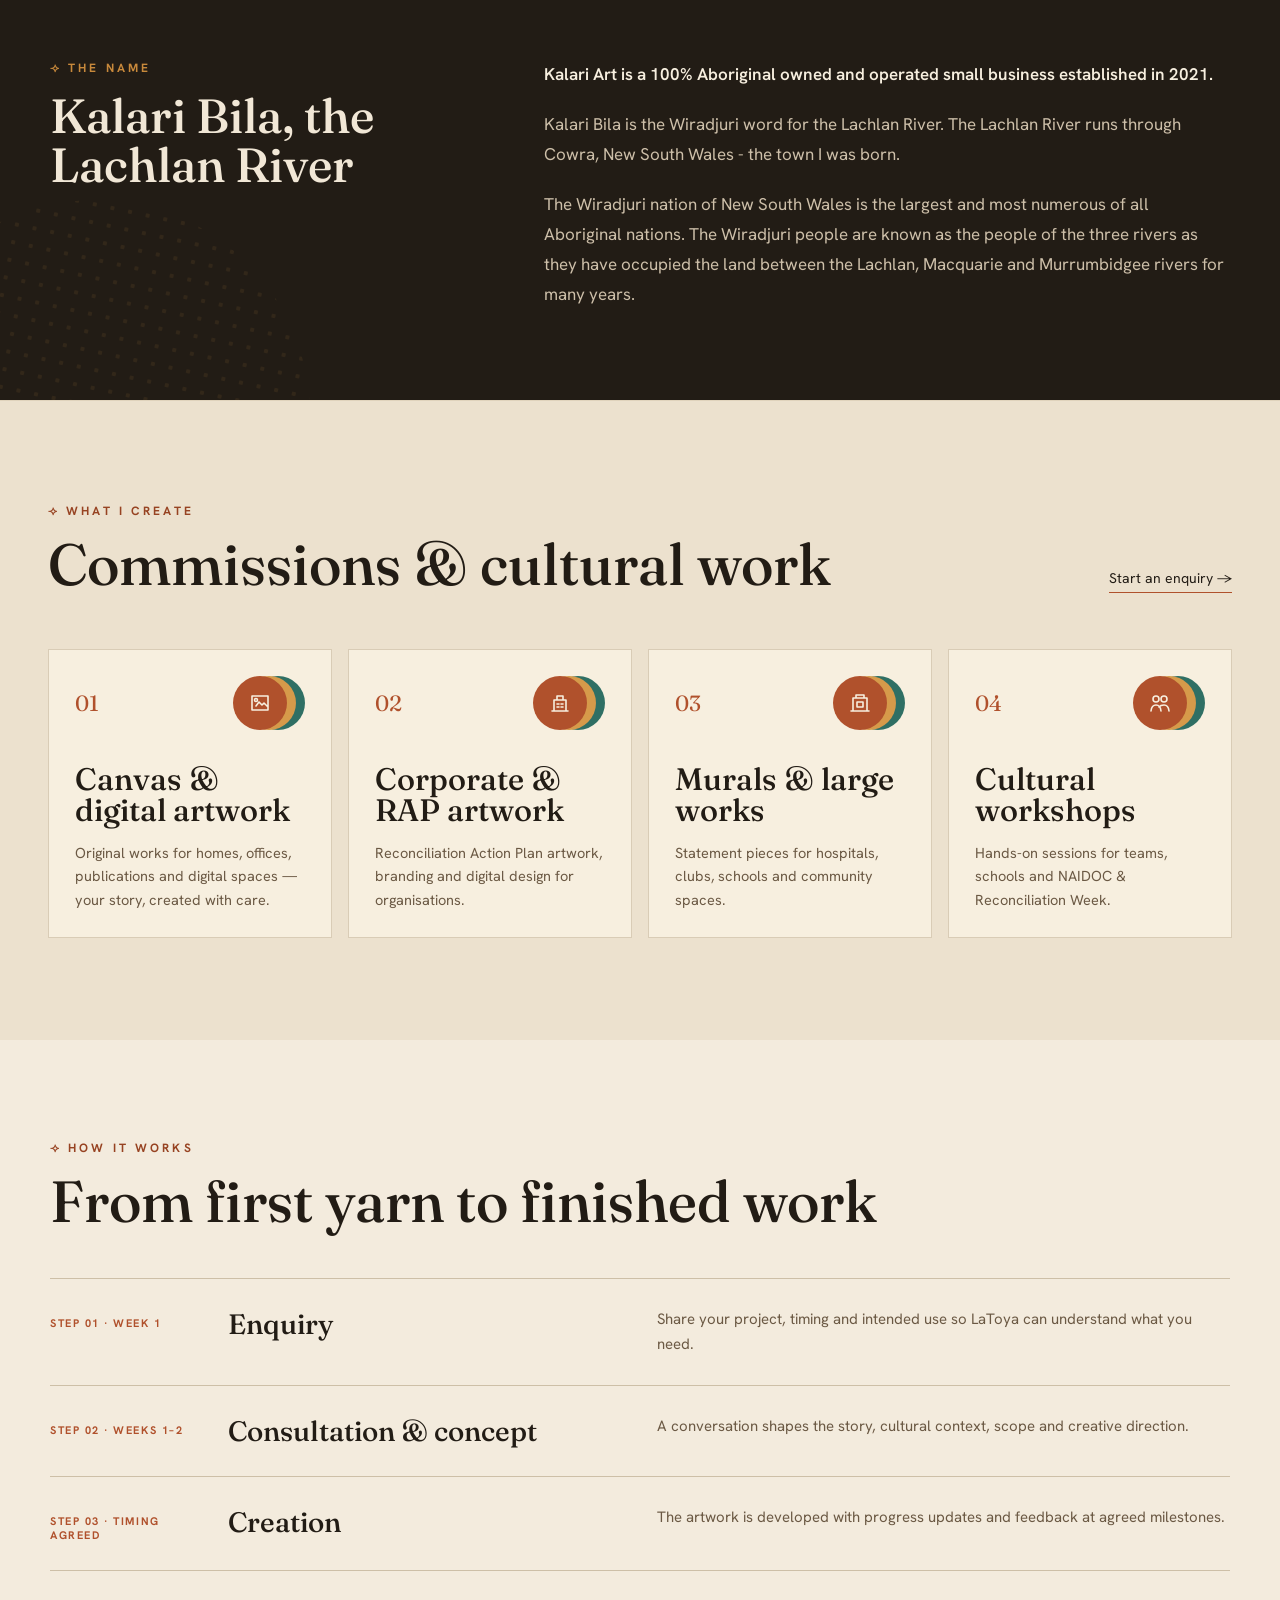
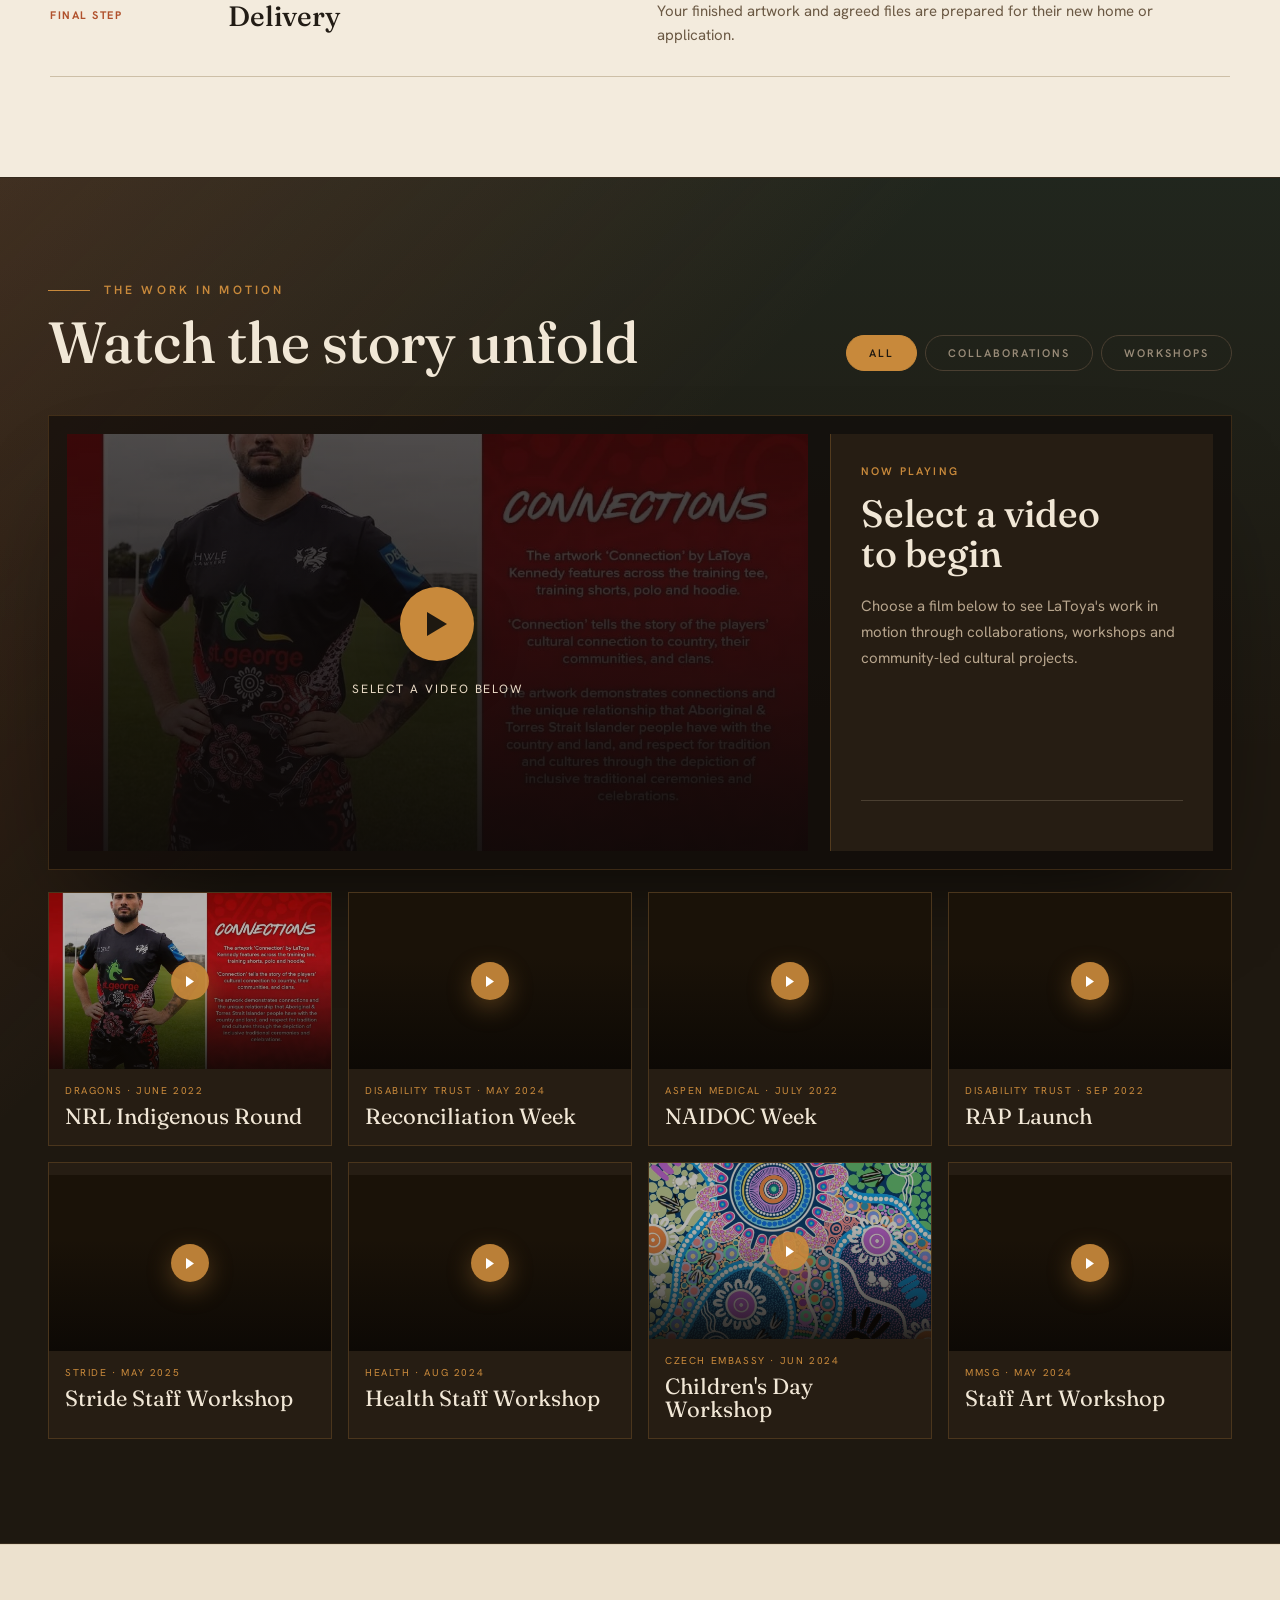
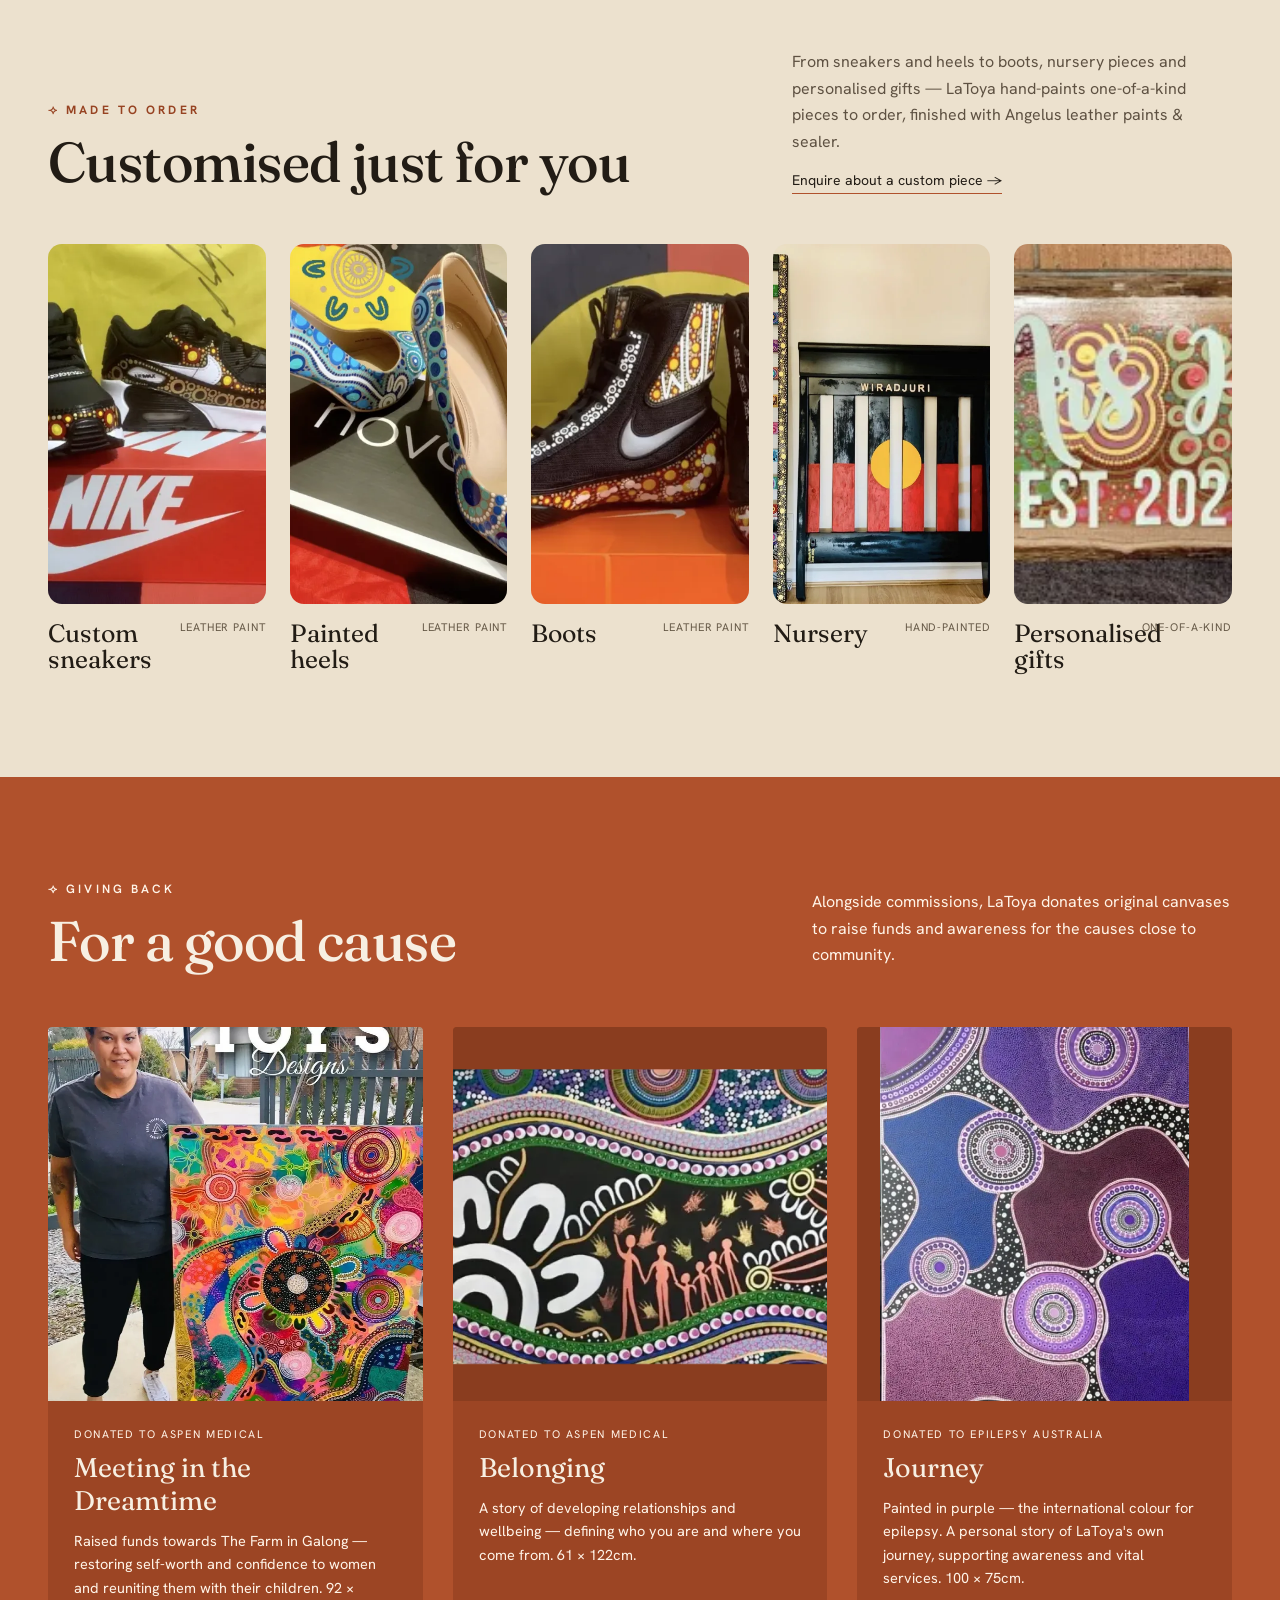
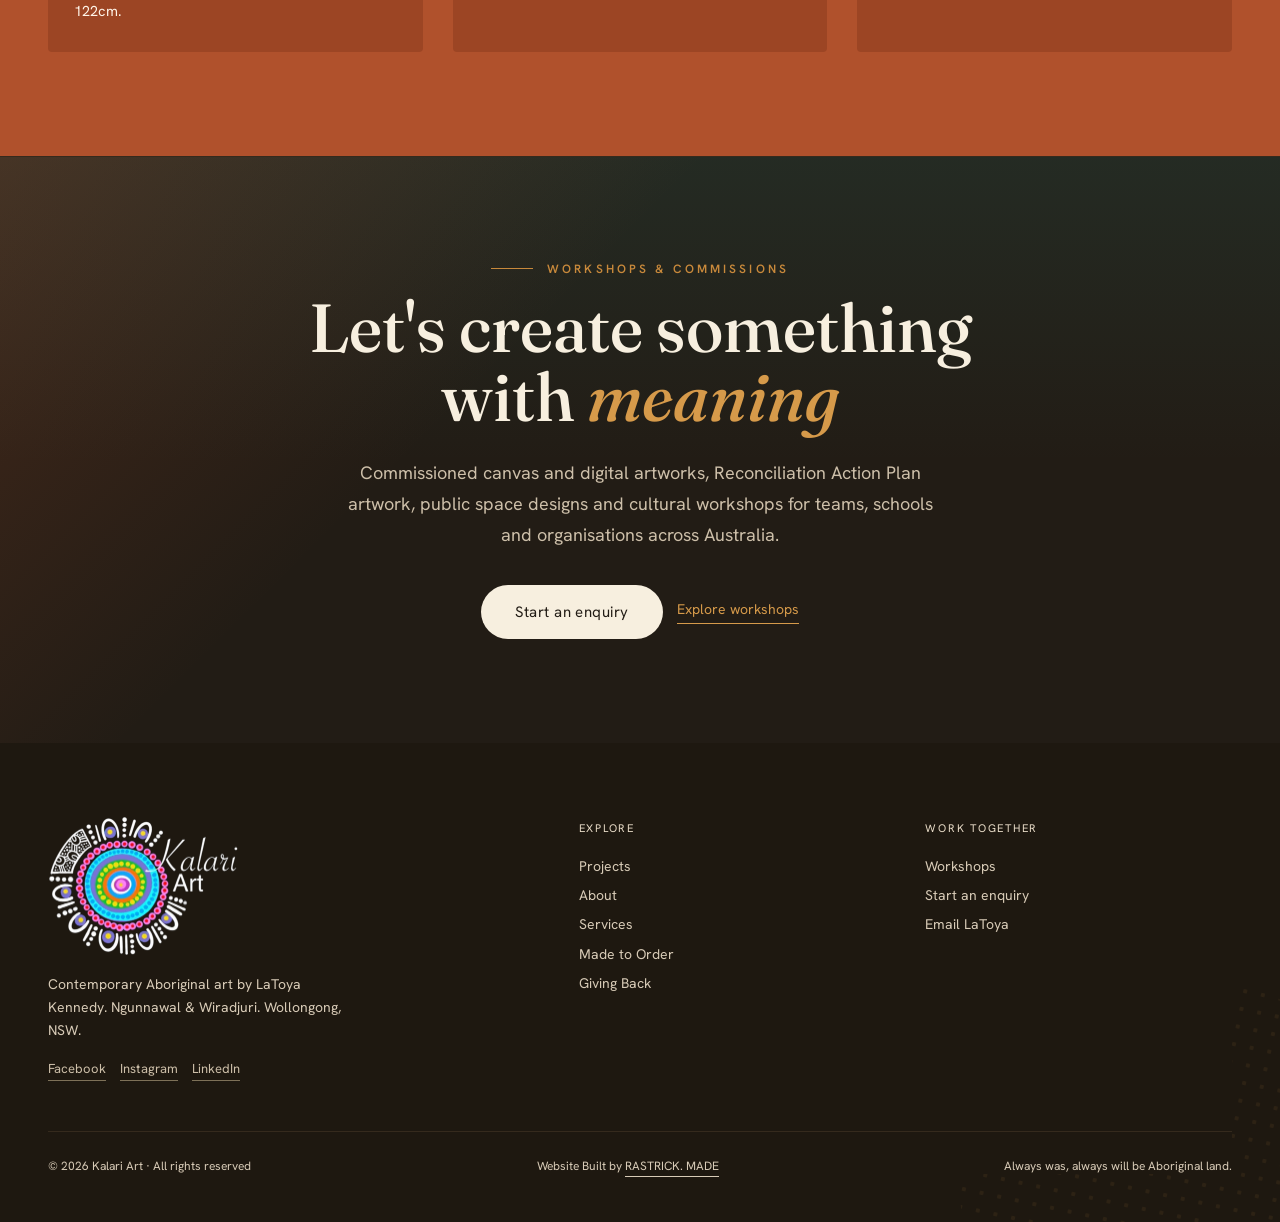
==== commit 7dc261ce: "Fix Giving Back cards on mobile" ====
--- a/index.html
+++ b/index.html
@@ -153,6 +153,8 @@
   .ka-made-card figcaption { display:grid !important; grid-template-columns:minmax(0,1fr) auto; gap:12px; align-items:start !important; margin-top:16px !important; }
   .ka-made-card figcaption span:first-child { line-height:1.05; }
   .ka-made-card figcaption span:last-child { text-align:right; white-space:nowrap; }
+  .ka-giving-grid { display:grid; grid-template-columns:repeat(3,minmax(0,1fr)); gap:30px; }
+  .ka-giving-card { min-width:0; }
   .ka-audiences { padding:78px 48px; background:#F7EFDF; }
   .ka-audiences-inner { max-width:1180px; margin:0 auto; }
   .ka-audience-grid { display:grid; grid-template-columns:1fr 1fr; gap:18px; margin-top:34px; }
@@ -236,6 +238,7 @@
     .ka-about { grid-template-columns:1fr; padding:86px 28px; }
     .ka-service-list { grid-template-columns:repeat(2,minmax(0,1fr)); }
     .ka-made-grid { grid-template-columns:repeat(3,minmax(0,1fr)); }
+    .ka-giving-grid { grid-template-columns:repeat(2,minmax(0,1fr)); }
     .ka-process-step { grid-template-columns:120px minmax(190px,.7fr) 1fr; gap:20px; }
     .ka-video-section { padding:78px 28px; }
     .ka-video-stage { grid-template-columns:1fr; }
@@ -279,6 +282,12 @@
     .ka-services { padding:72px 20px; }
     .ka-made-grid { grid-template-columns:1fr; gap:32px; }
     .ka-made-card img { height:auto !important; aspect-ratio:1/1 !important; }
+    #donations { padding:68px 20px !important; }
+    #donations > div > div:first-child { align-items:flex-start !important; margin-bottom:36px !important; }
+    #donations h2 { font-size:42px !important; }
+    .ka-giving-grid { grid-template-columns:1fr; gap:24px; }
+    .ka-giving-card { width:100%; }
+    .ka-giving-card > div:first-child { aspect-ratio:4/3 !important; }
     .ka-audiences { padding:62px 20px; }
     .ka-audience-grid { grid-template-columns:1fr; }
     .ka-audience-card { min-height:230px; padding:28px; }
@@ -728,8 +737,8 @@
         </div>
         <p style="font-size:16px; line-height:1.65; color:#fff4e8; max-width:420px; margin:0;">Alongside commissions, LaToya donates original canvases to raise funds and awareness for the causes close to community.</p>
       </div>
-      <div style="display:grid; grid-template-columns:repeat(3,1fr); gap:30px;">
-        <div data-r data-rd="0" style="background:#9C4524; border-radius:4px; overflow:hidden; transition:transform .35s;" style-hover="transform:translateY(-6px);">
+      <div class="ka-giving-grid">
+        <div data-r data-rd="0" class="ka-giving-card" style="background:#9C4524; border-radius:4px; overflow:hidden; transition:transform .35s;" style-hover="transform:translateY(-6px);">
           <div style="overflow:hidden; aspect-ratio:1/1; background:#8a3d1f;"><img src="[data-uri]" data-src="uploads/Aspen%20Medical.webp" width="720" height="960" loading="lazy" decoding="async" alt="Donated canvas 'Meeting in the Dreamtime'" style="width:100%; height:100%; object-fit:cover; transition:transform 1s cubic-bezier(.2,.7,.2,1);" style-hover="transform:scale(1.06);"></div>
           <div style="padding:26px 26px 30px;">
             <div style="font-size:11px; letter-spacing:.15em; text-transform:uppercase; color:#fff4e8; margin-bottom:10px;">Donated to Aspen Medical</div>
@@ -737,7 +746,7 @@
             <p style="font-size:14.5px; line-height:1.6; color:#fff4e8; margin:0;">Raised funds towards The Farm in Galong — restoring self-worth and confidence to women and reuniting them with their children. 92 × 122cm.</p>
           </div>
         </div>
-        <div data-r data-rd="120" style="background:#9C4524; border-radius:4px; overflow:hidden; transition:transform .35s;" style-hover="transform:translateY(-6px);">
+        <div data-r data-rd="120" class="ka-giving-card" style="background:#9C4524; border-radius:4px; overflow:hidden; transition:transform .35s;" style-hover="transform:translateY(-6px);">
           <div style="overflow:hidden; aspect-ratio:1/1; background:#8a3d1f;"><img src="[data-uri]" data-src="uploads/Aspen%20Medical1.webp" width="720" height="960" loading="lazy" decoding="async" alt="Donated canvas 'Belonging'" style="width:100%; height:100%; object-fit:cover; object-position:center; transform:scale(1.62); transition:transform 1s cubic-bezier(.2,.7,.2,1);"></div>
           <div style="padding:26px 26px 30px;">
             <div style="font-size:11px; letter-spacing:.15em; text-transform:uppercase; color:#fff4e8; margin-bottom:10px;">Donated to Aspen Medical</div>
@@ -745,7 +754,7 @@
             <p style="font-size:14.5px; line-height:1.6; color:#fff4e8; margin:0;">A story of developing relationships and wellbeing — defining who you are and where you come from. 61 × 122cm.</p>
           </div>
         </div>
-        <div data-r data-rd="240" style="background:#9C4524; border-radius:4px; overflow:hidden; transition:transform .35s;" style-hover="transform:translateY(-6px);">
+        <div data-r data-rd="240" class="ka-giving-card" style="background:#9C4524; border-radius:4px; overflow:hidden; transition:transform .35s;" style-hover="transform:translateY(-6px);">
           <div style="overflow:hidden; aspect-ratio:1/1; background:#8a3d1f;"><img src="[data-uri]" data-src="uploads/Epilepsy%20Australia.webp" width="720" height="960" loading="lazy" decoding="async" alt="Donated canvas 'Journey' in purple" style="width:100%; height:100%; object-fit:cover; transition:transform 1s cubic-bezier(.2,.7,.2,1);" style-hover="transform:scale(1.06);"></div>
           <div style="padding:26px 26px 30px;">
             <div style="font-size:11px; letter-spacing:.15em; text-transform:uppercase; color:#fff4e8; margin-bottom:10px;">Donated to Epilepsy Australia</div>
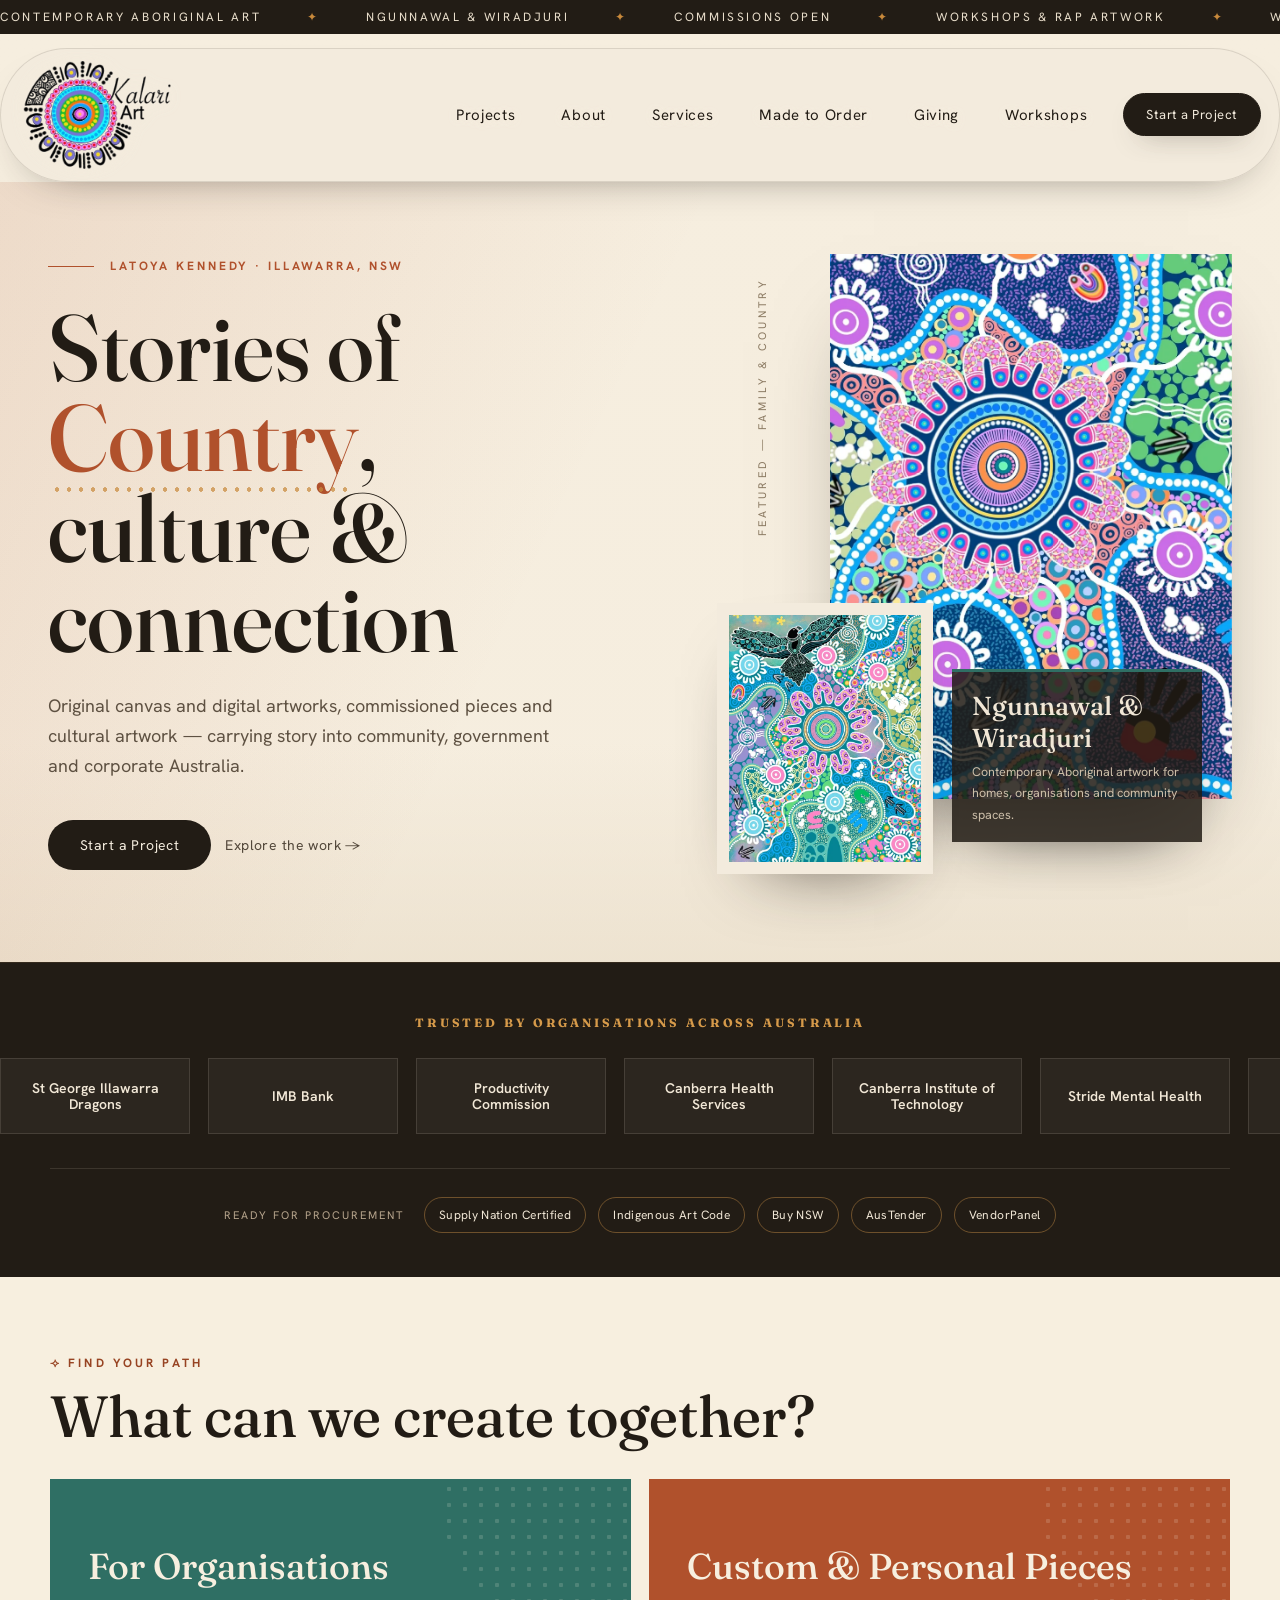
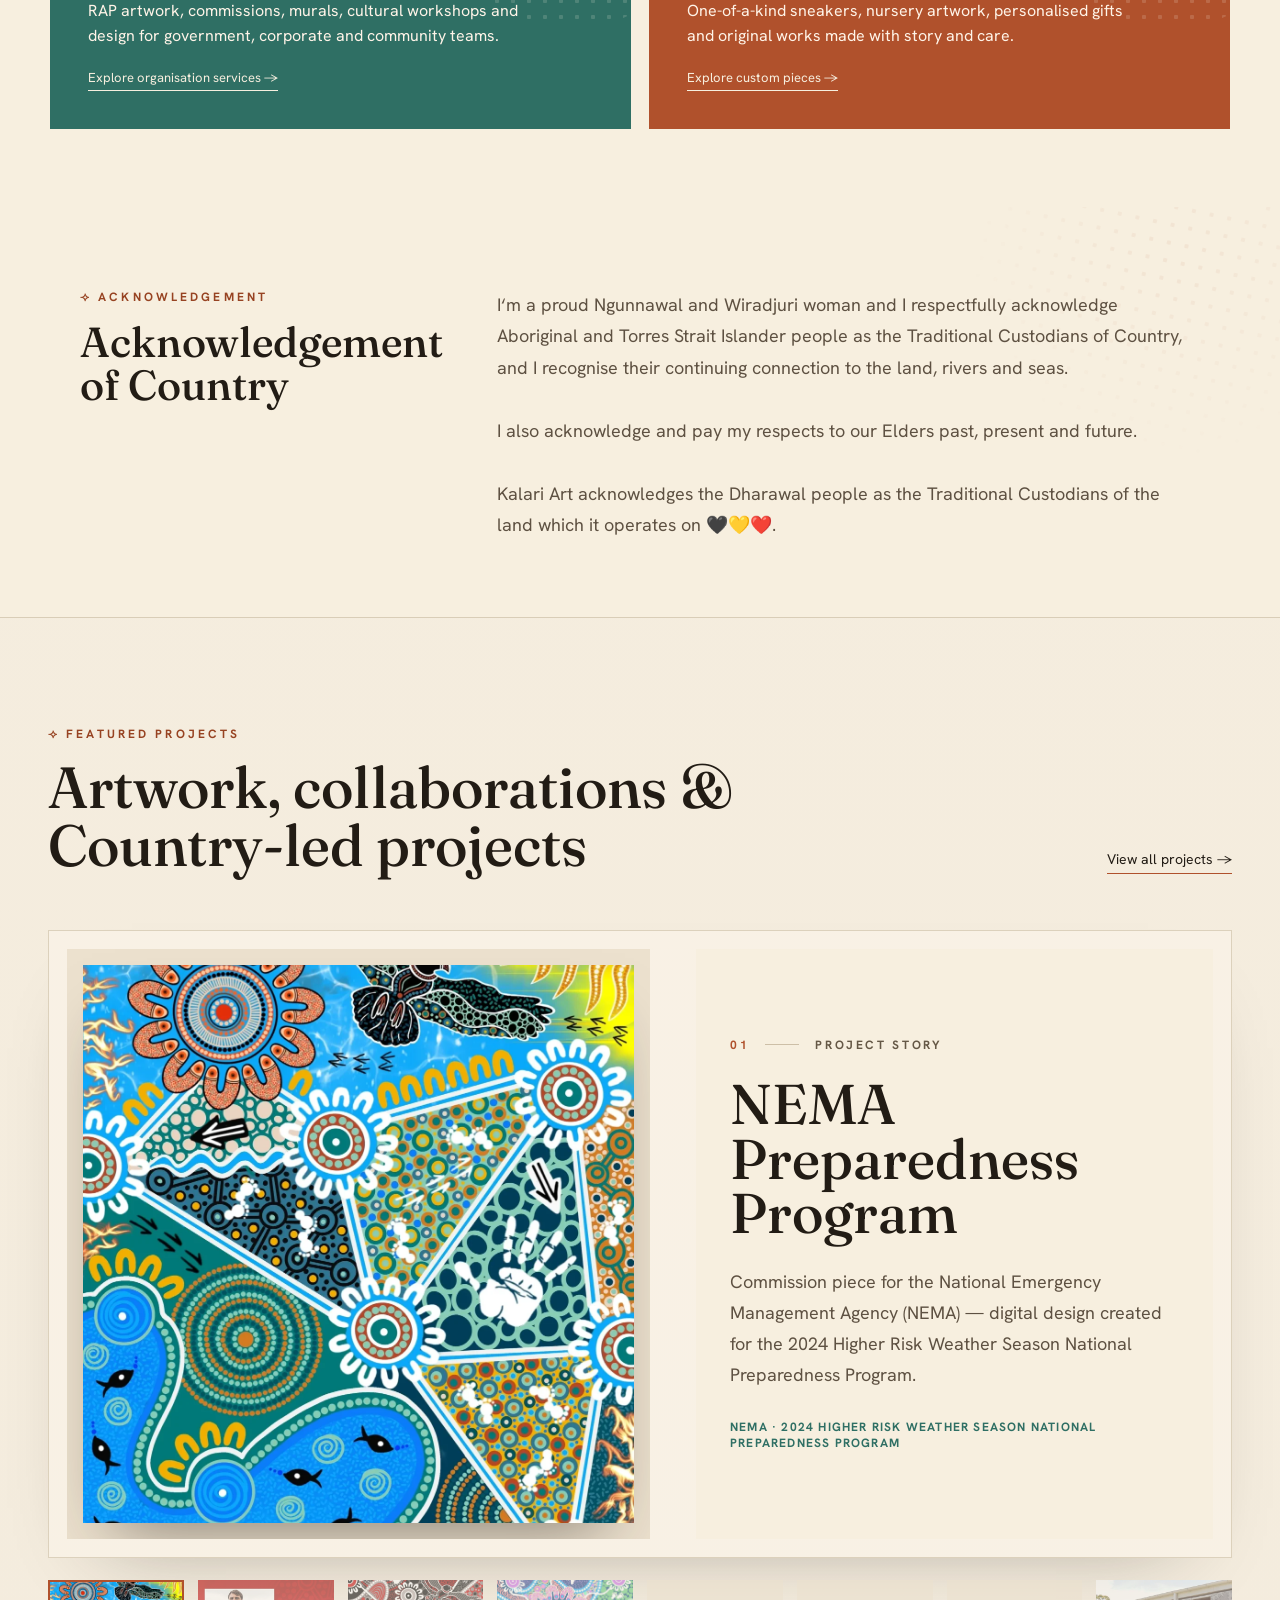
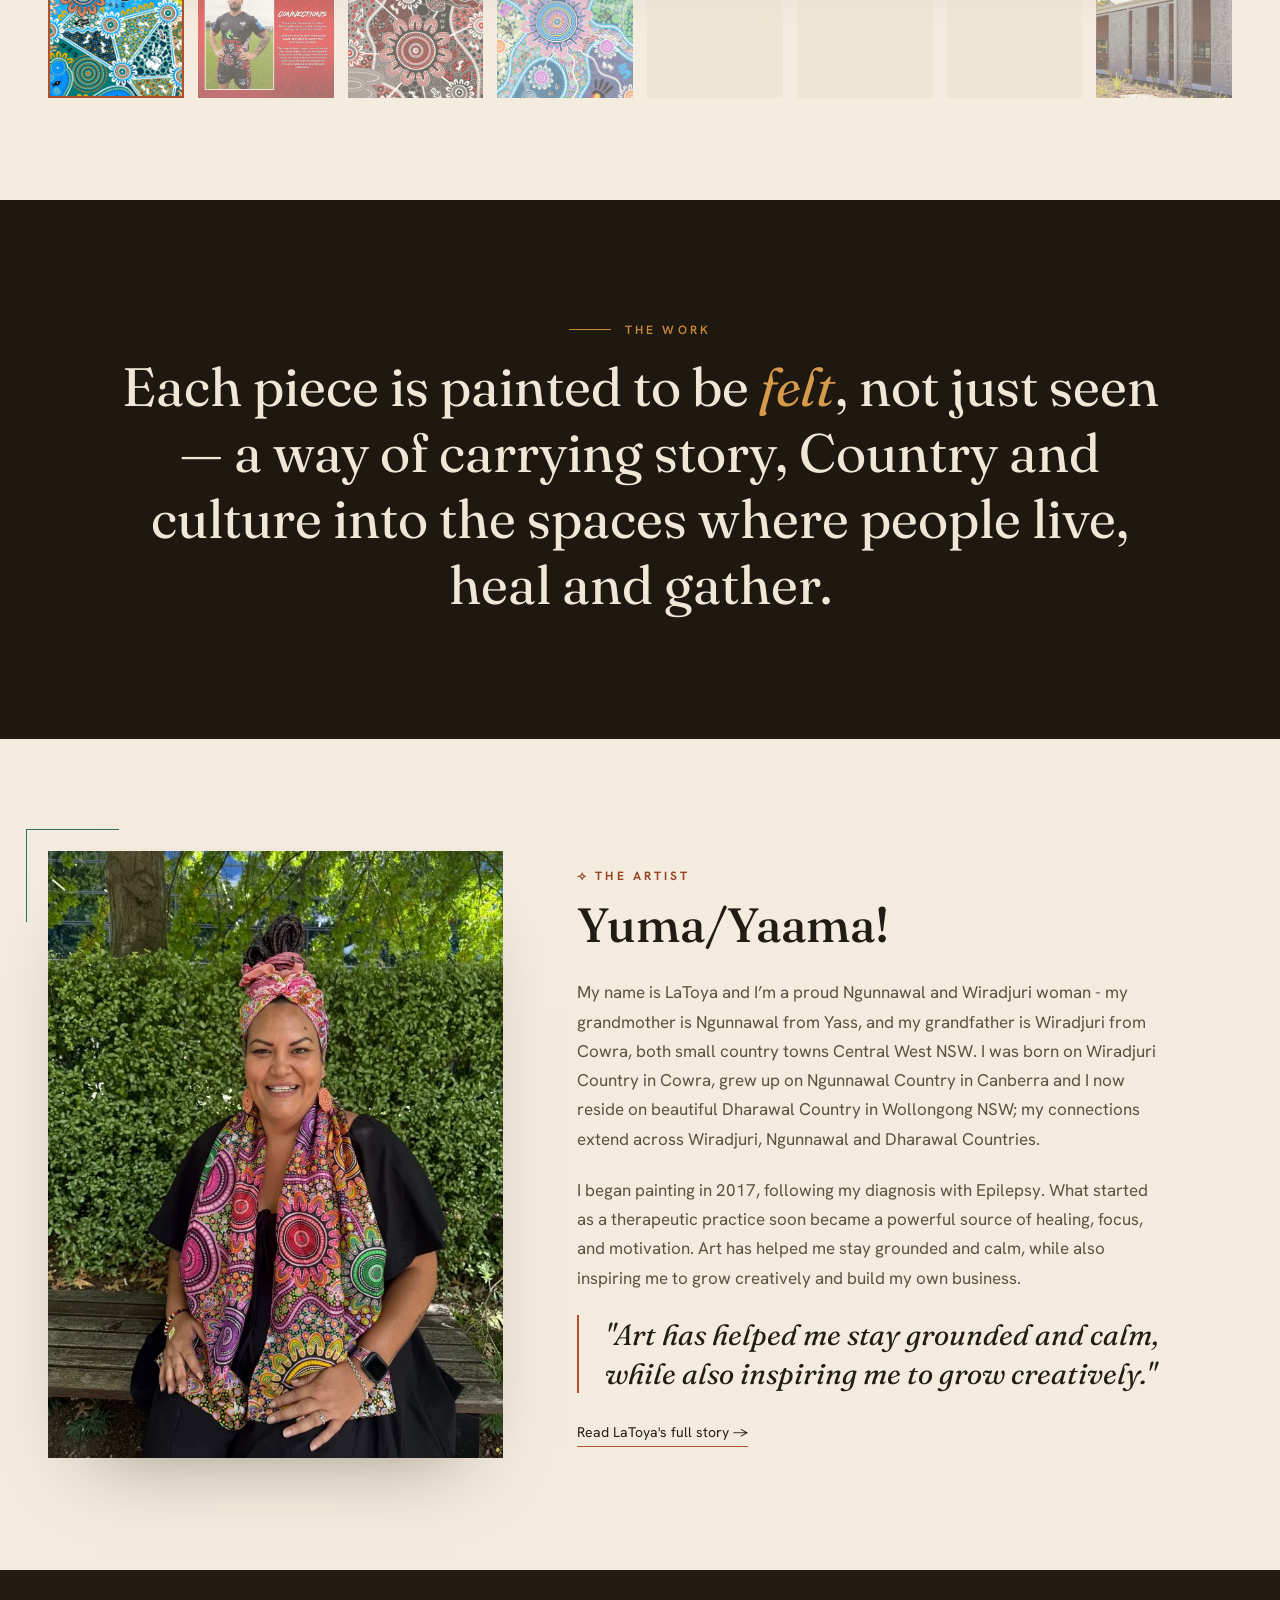
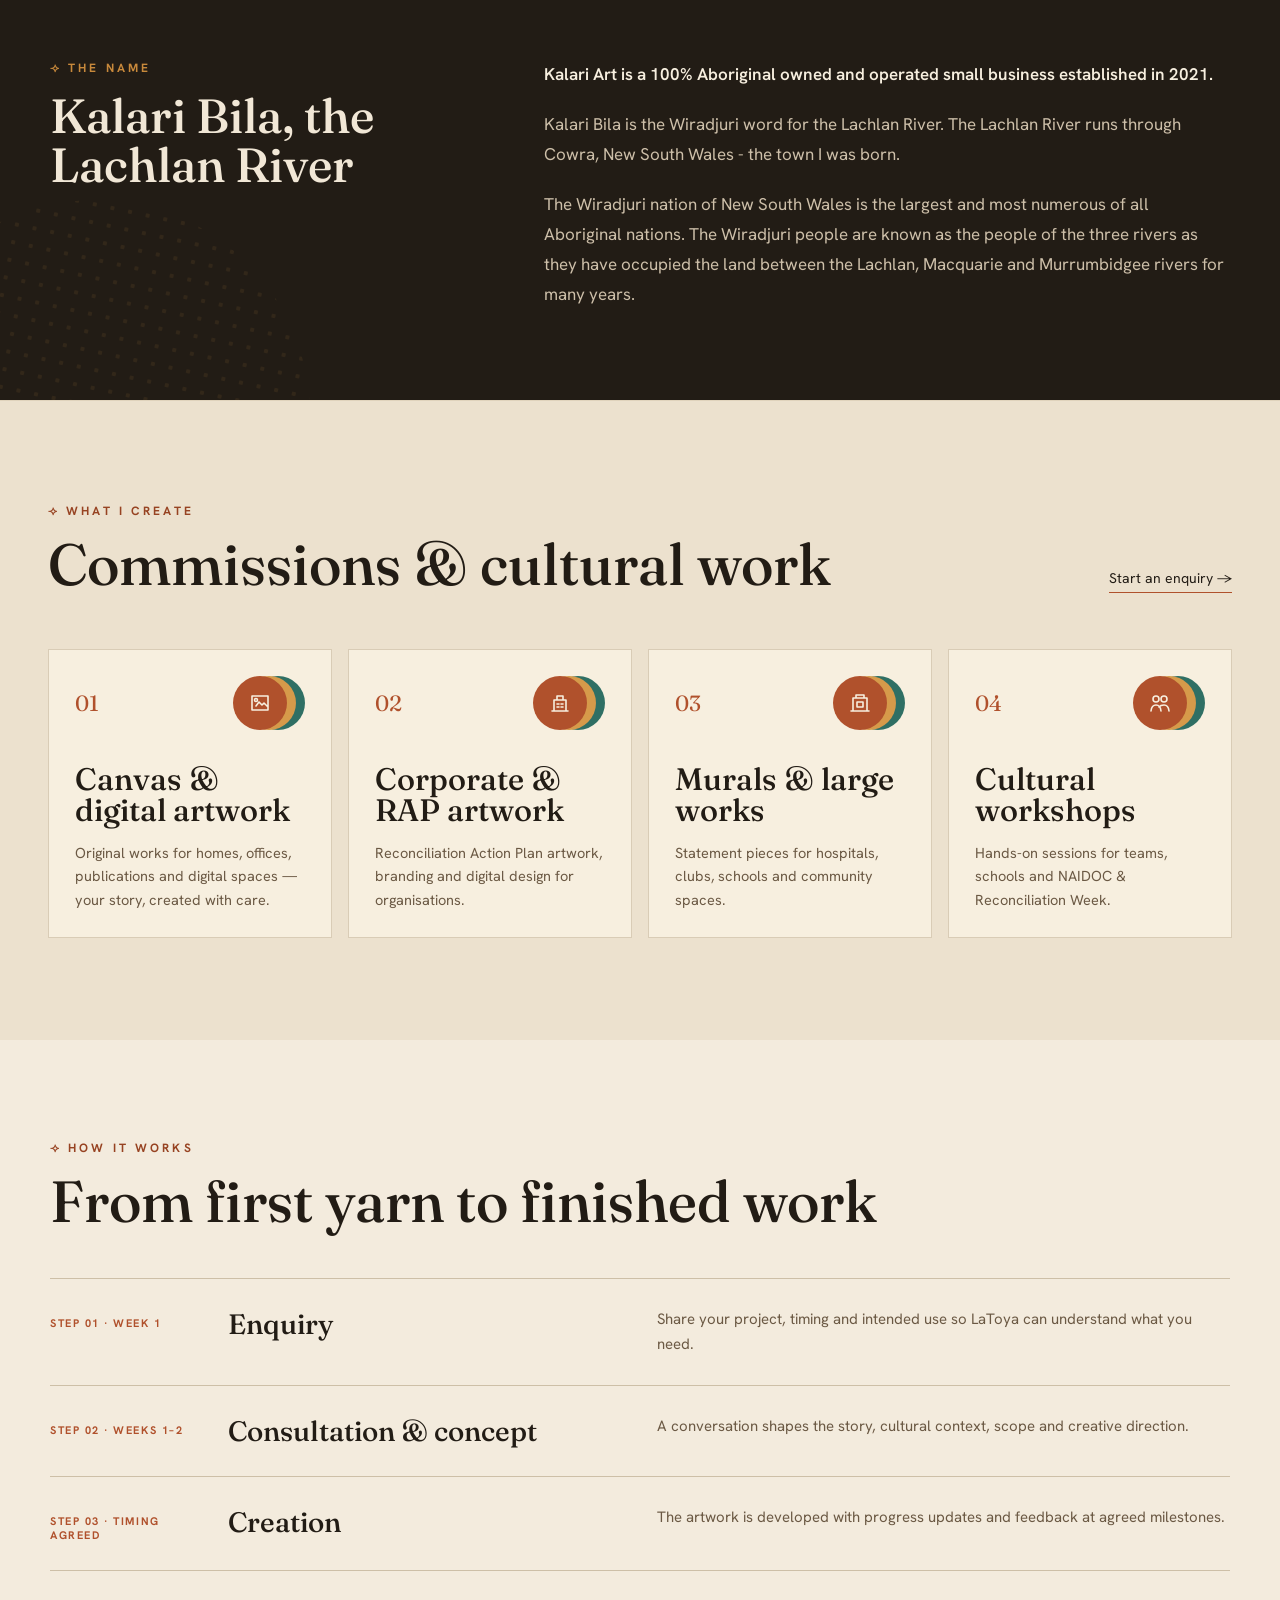
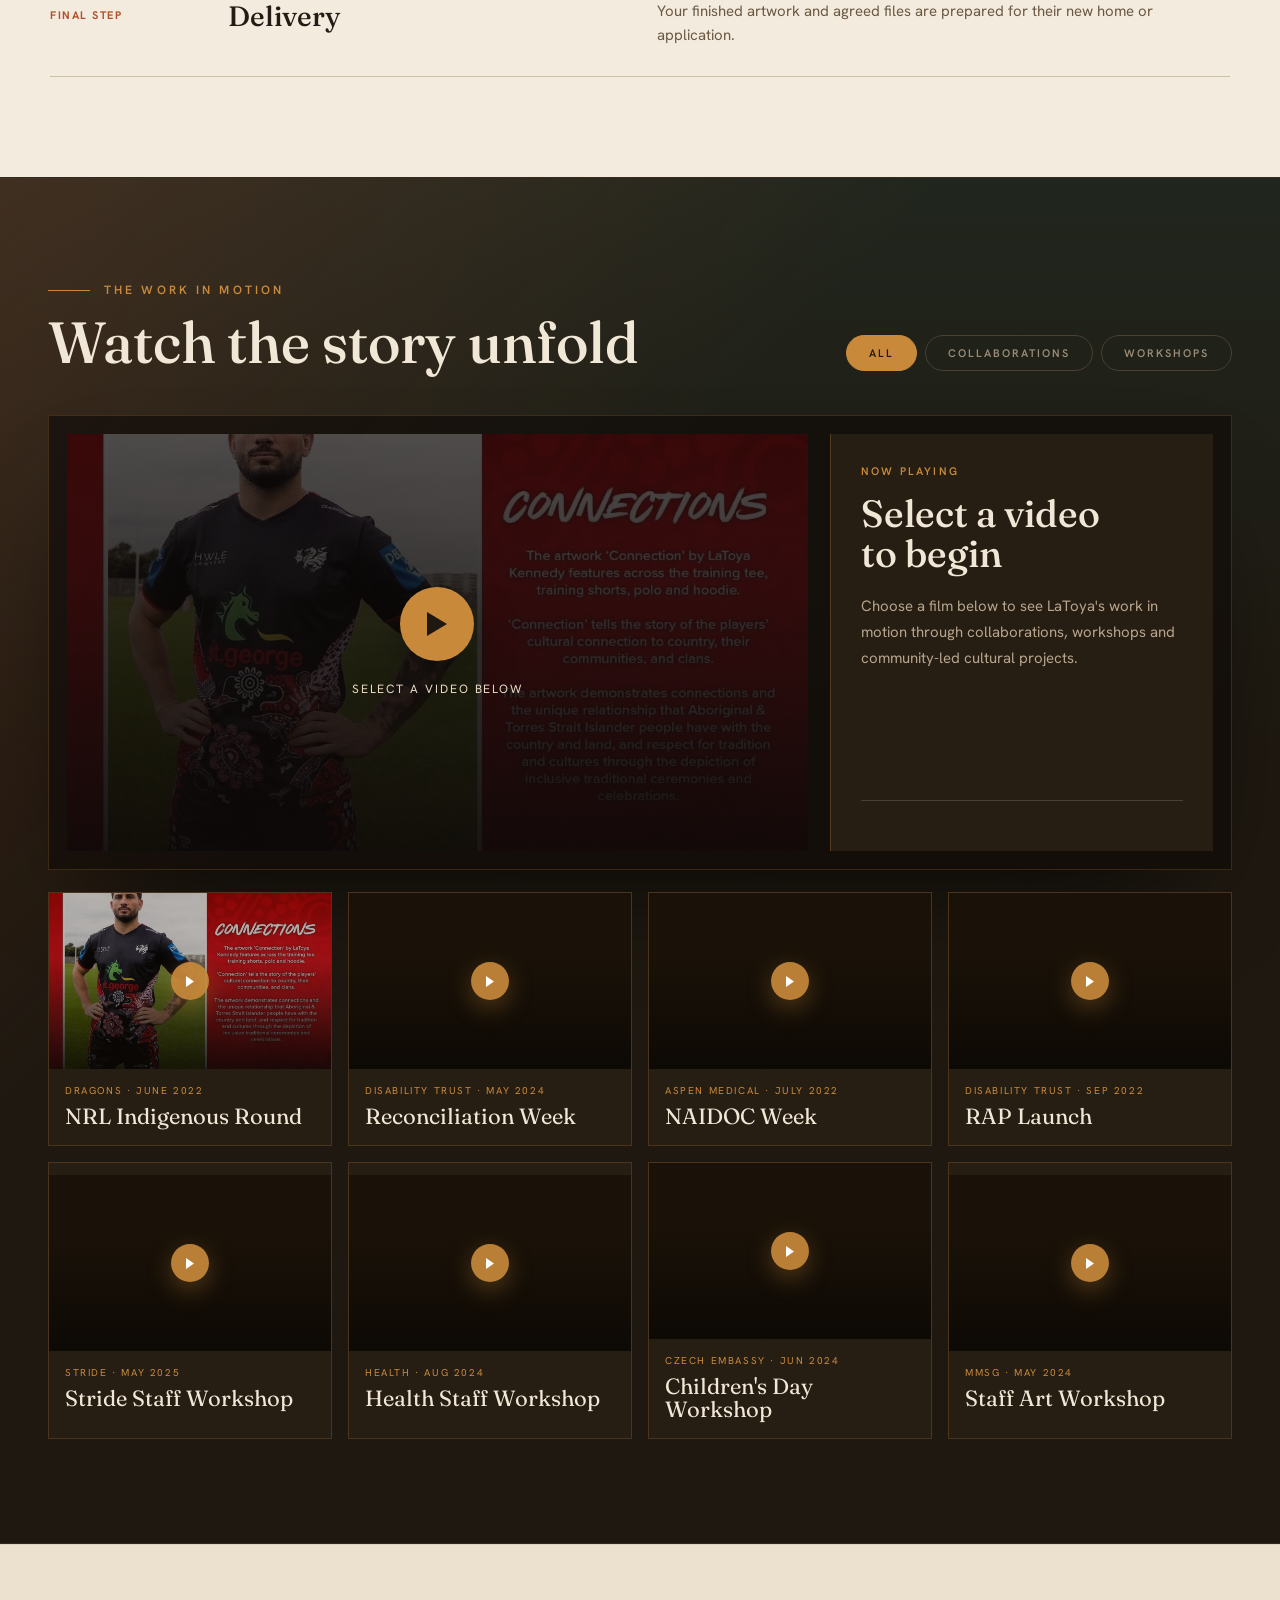
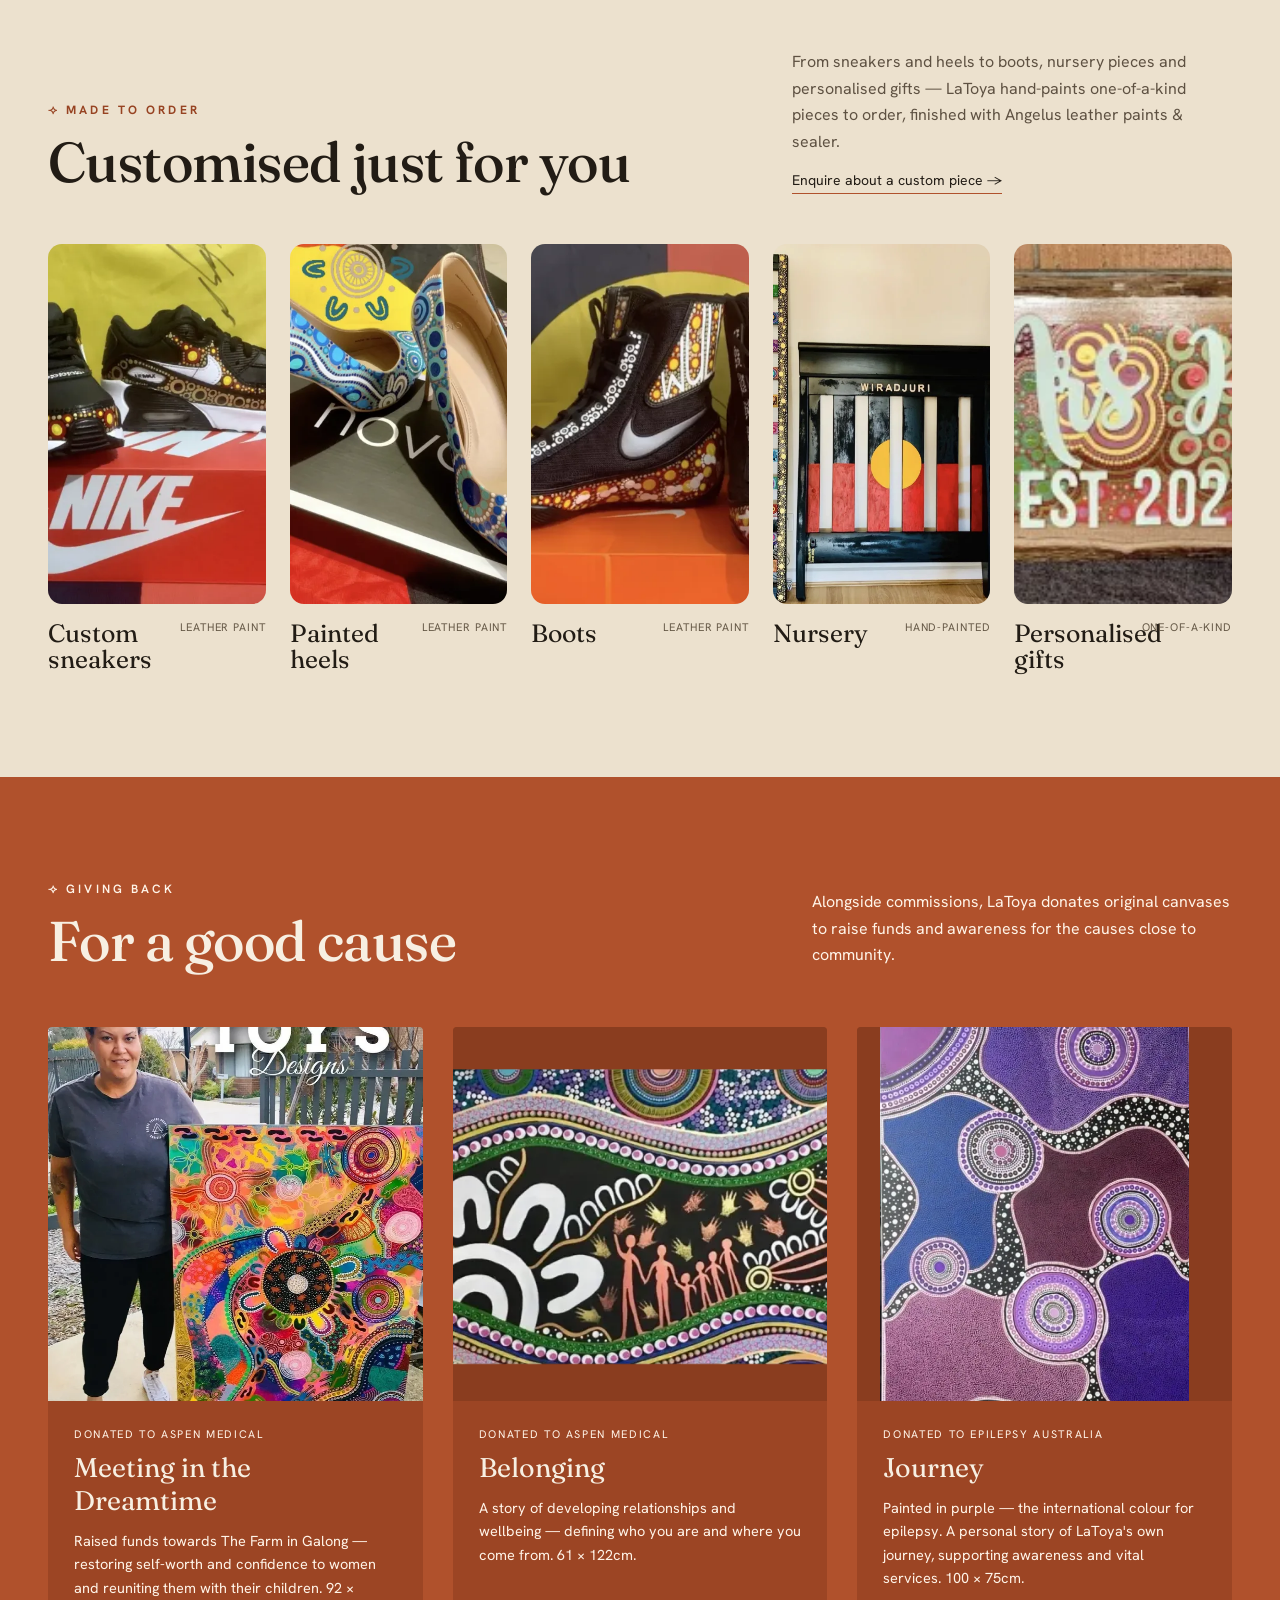
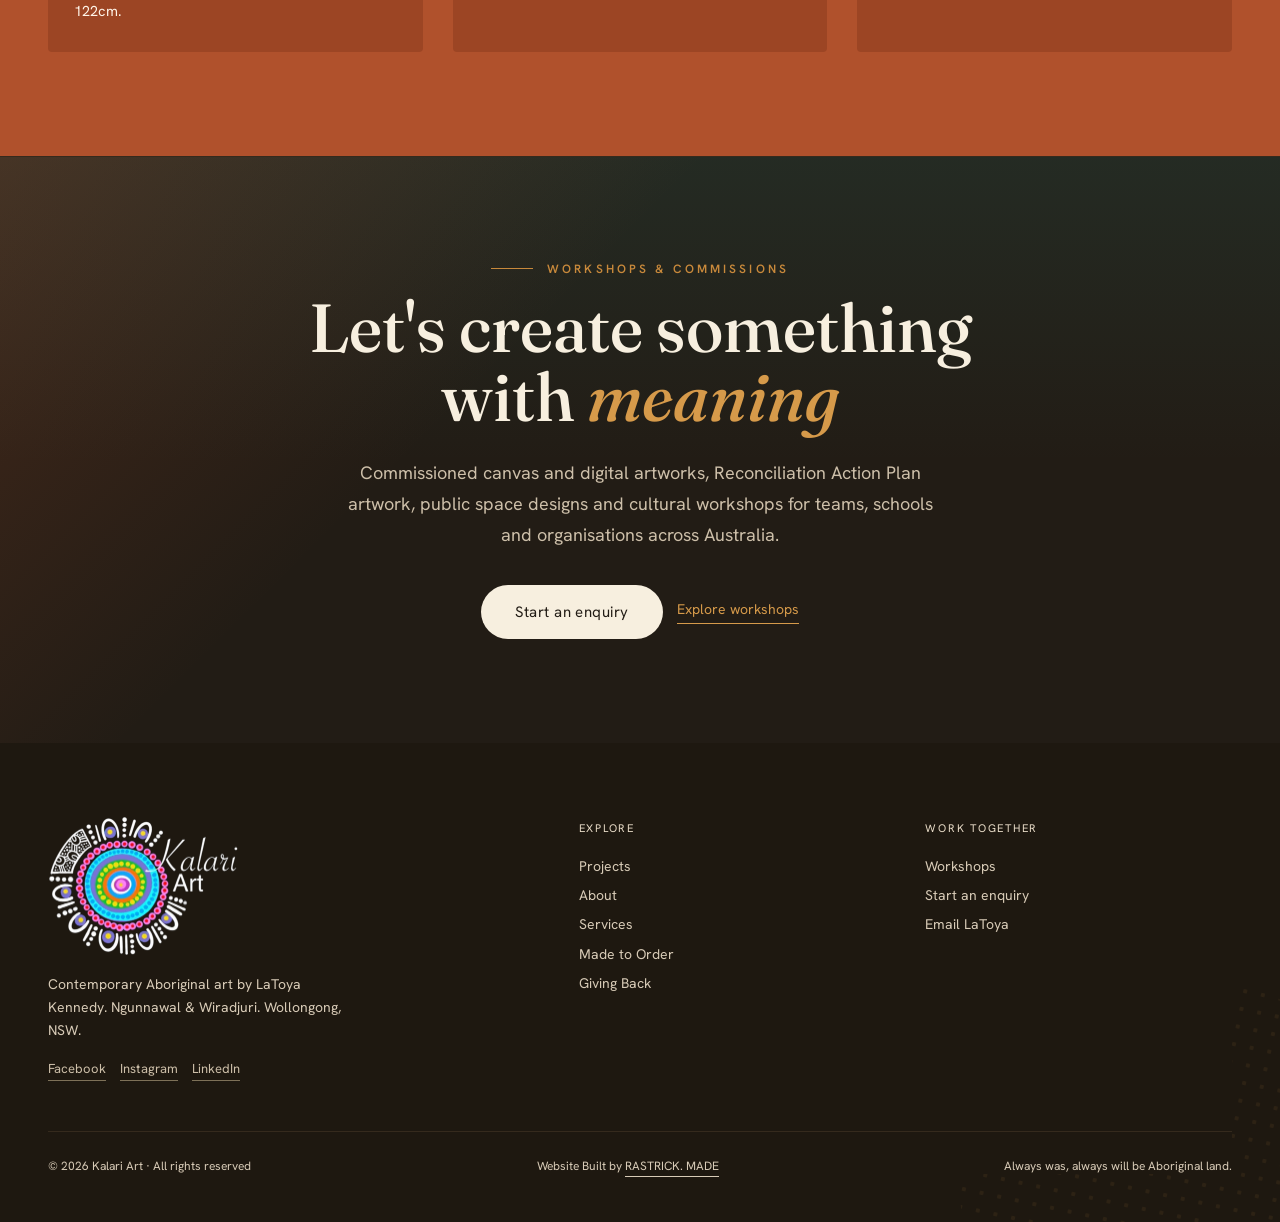
==== commit 6501bd56: "Fix footers across mobile pages" ====
--- a/index.html
+++ b/index.html
@@ -329,6 +329,7 @@
   @media (max-width: 620px) {
     footer { padding:58px 20px 36px !important; }
     footer > div > div:first-child { grid-template-columns:1fr !important; gap:30px !important; }
+    footer > div > div:last-child { flex-direction:column !important; align-items:flex-start !important; gap:8px !important; line-height:1.55; }
   }
 </style>
 <script type="application/ld+json">
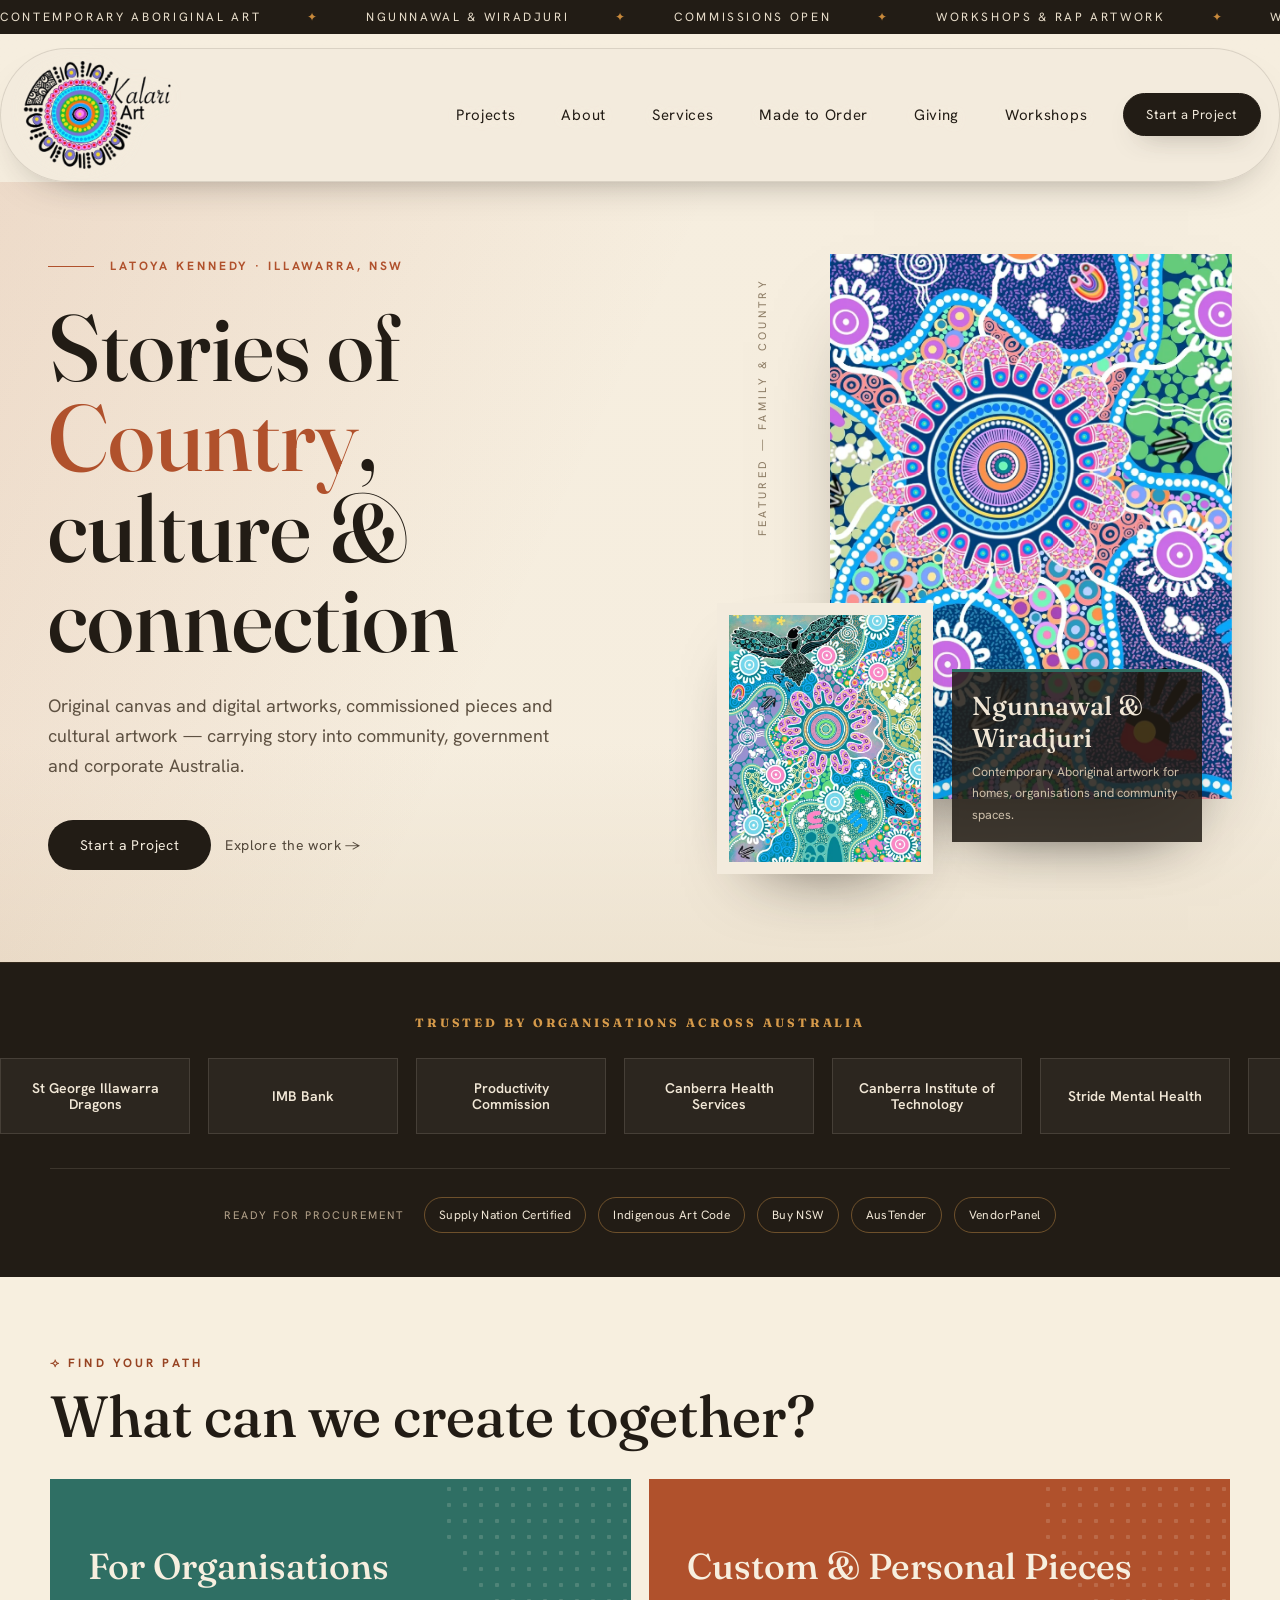
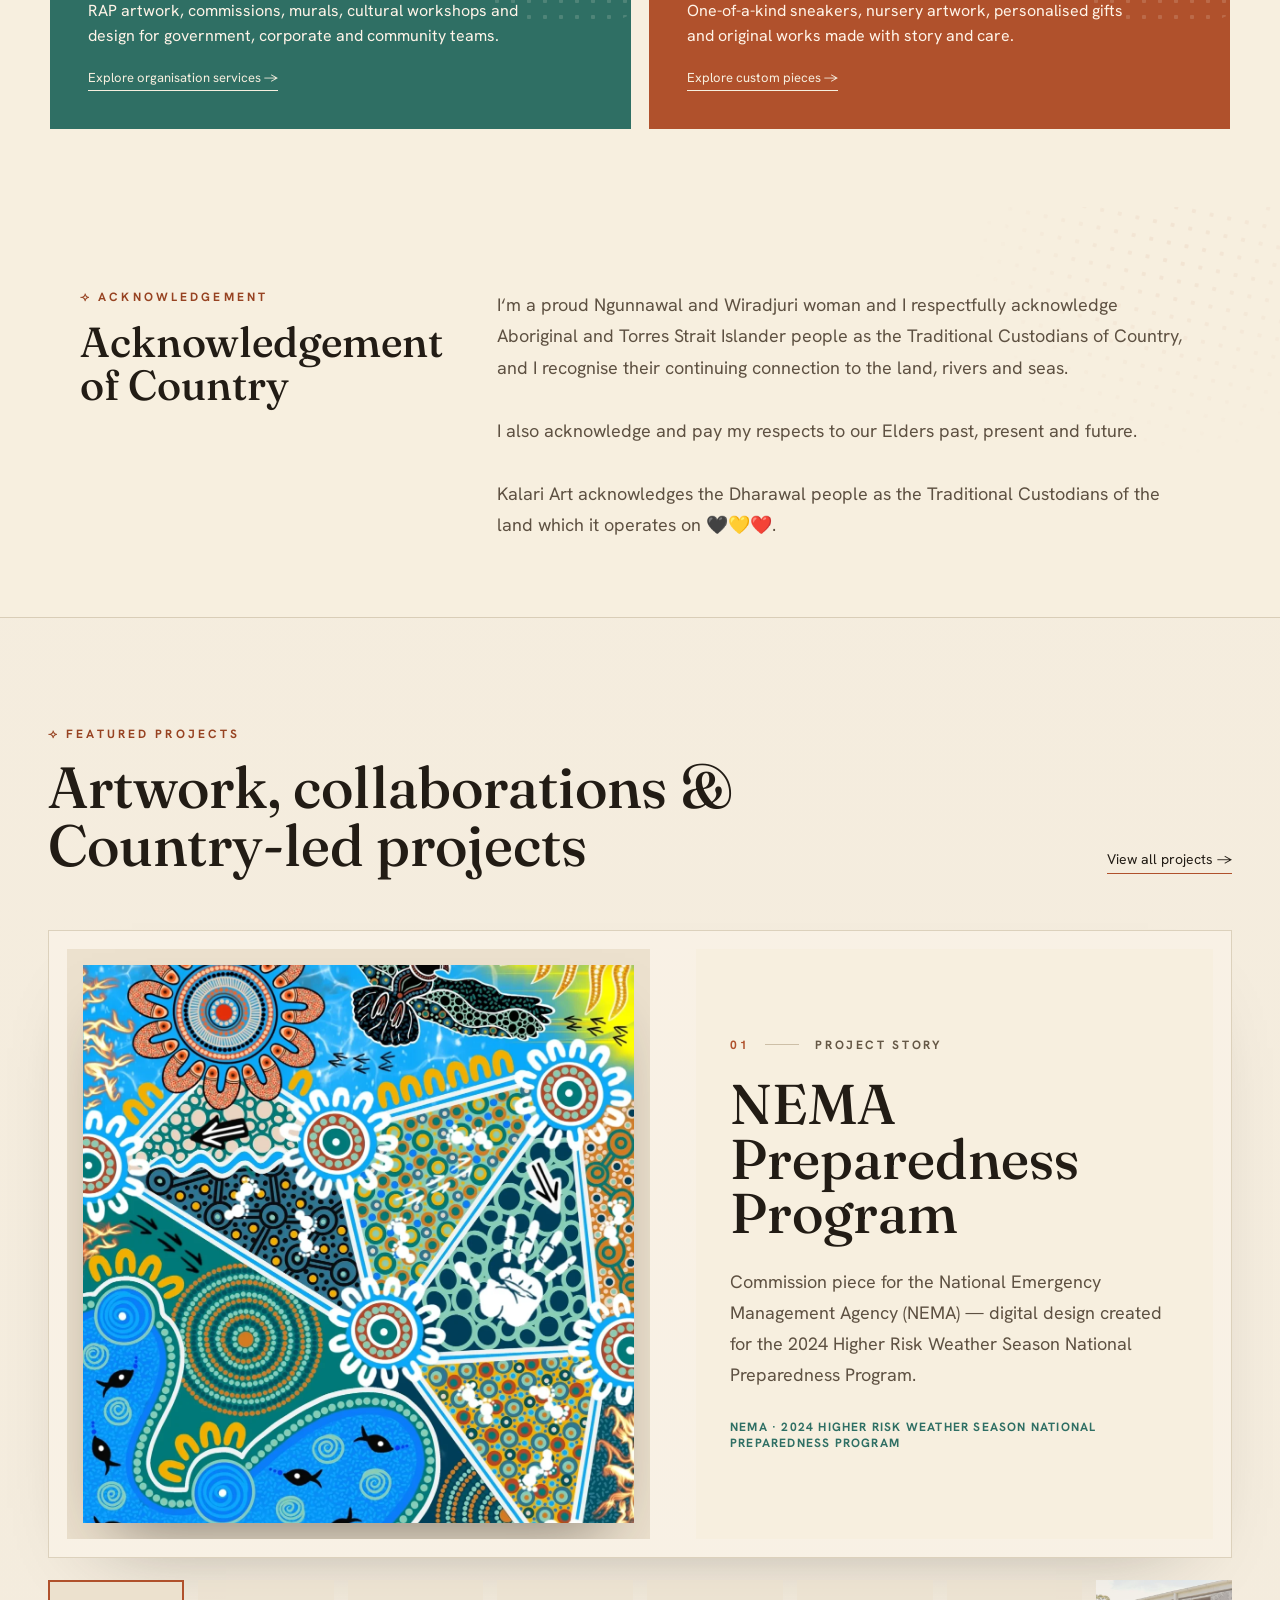
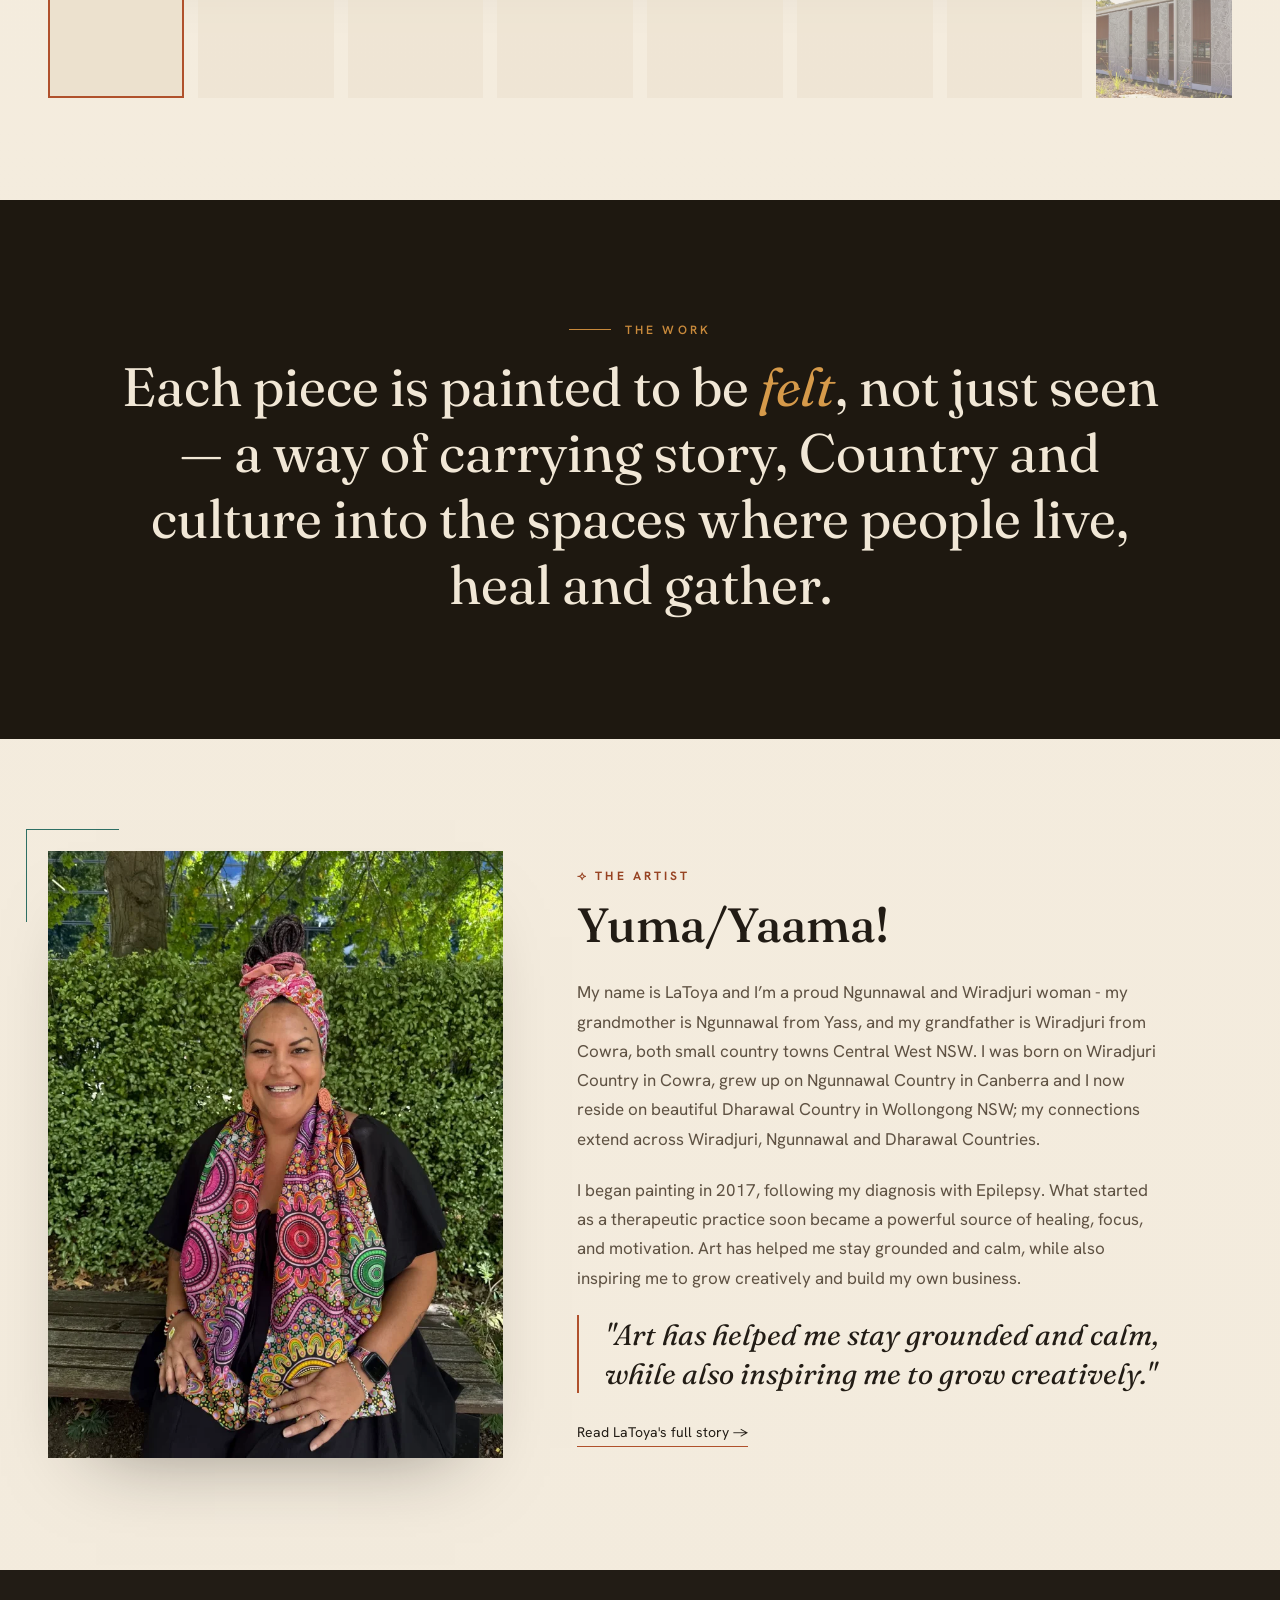
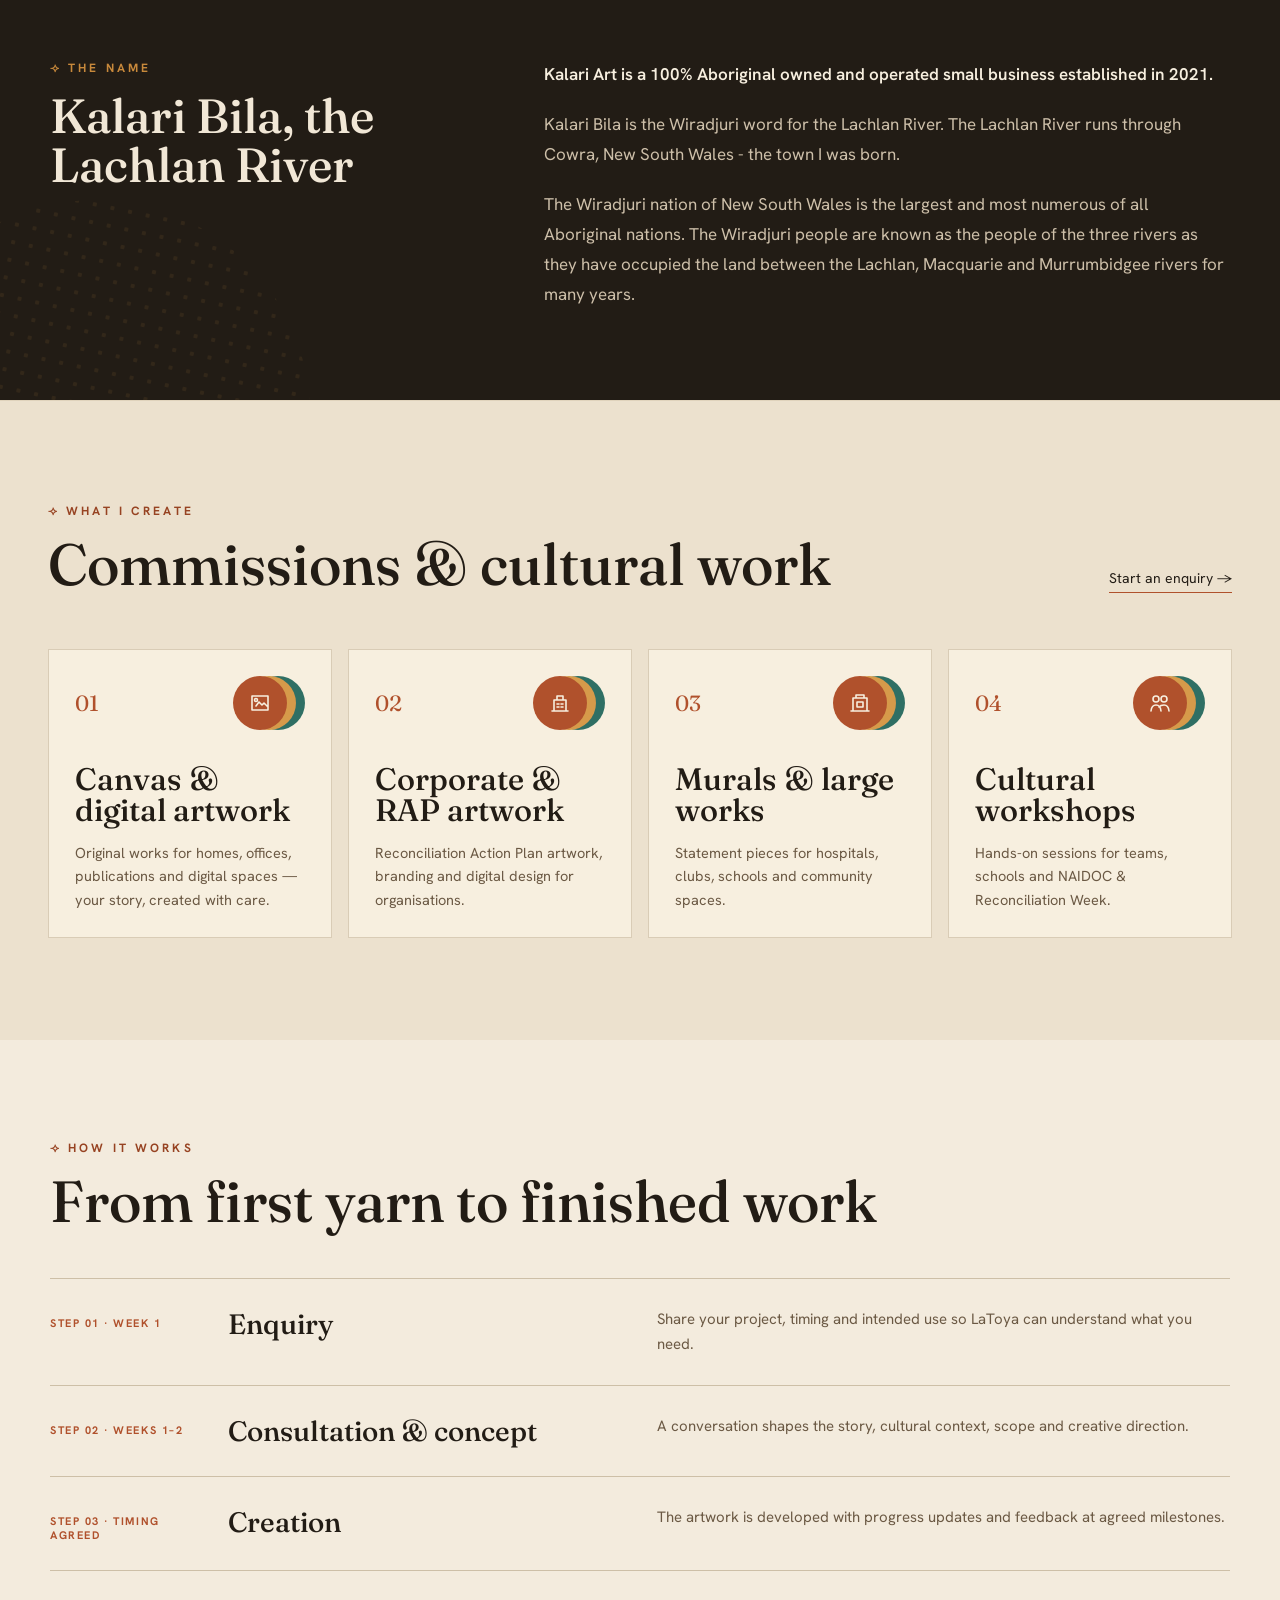
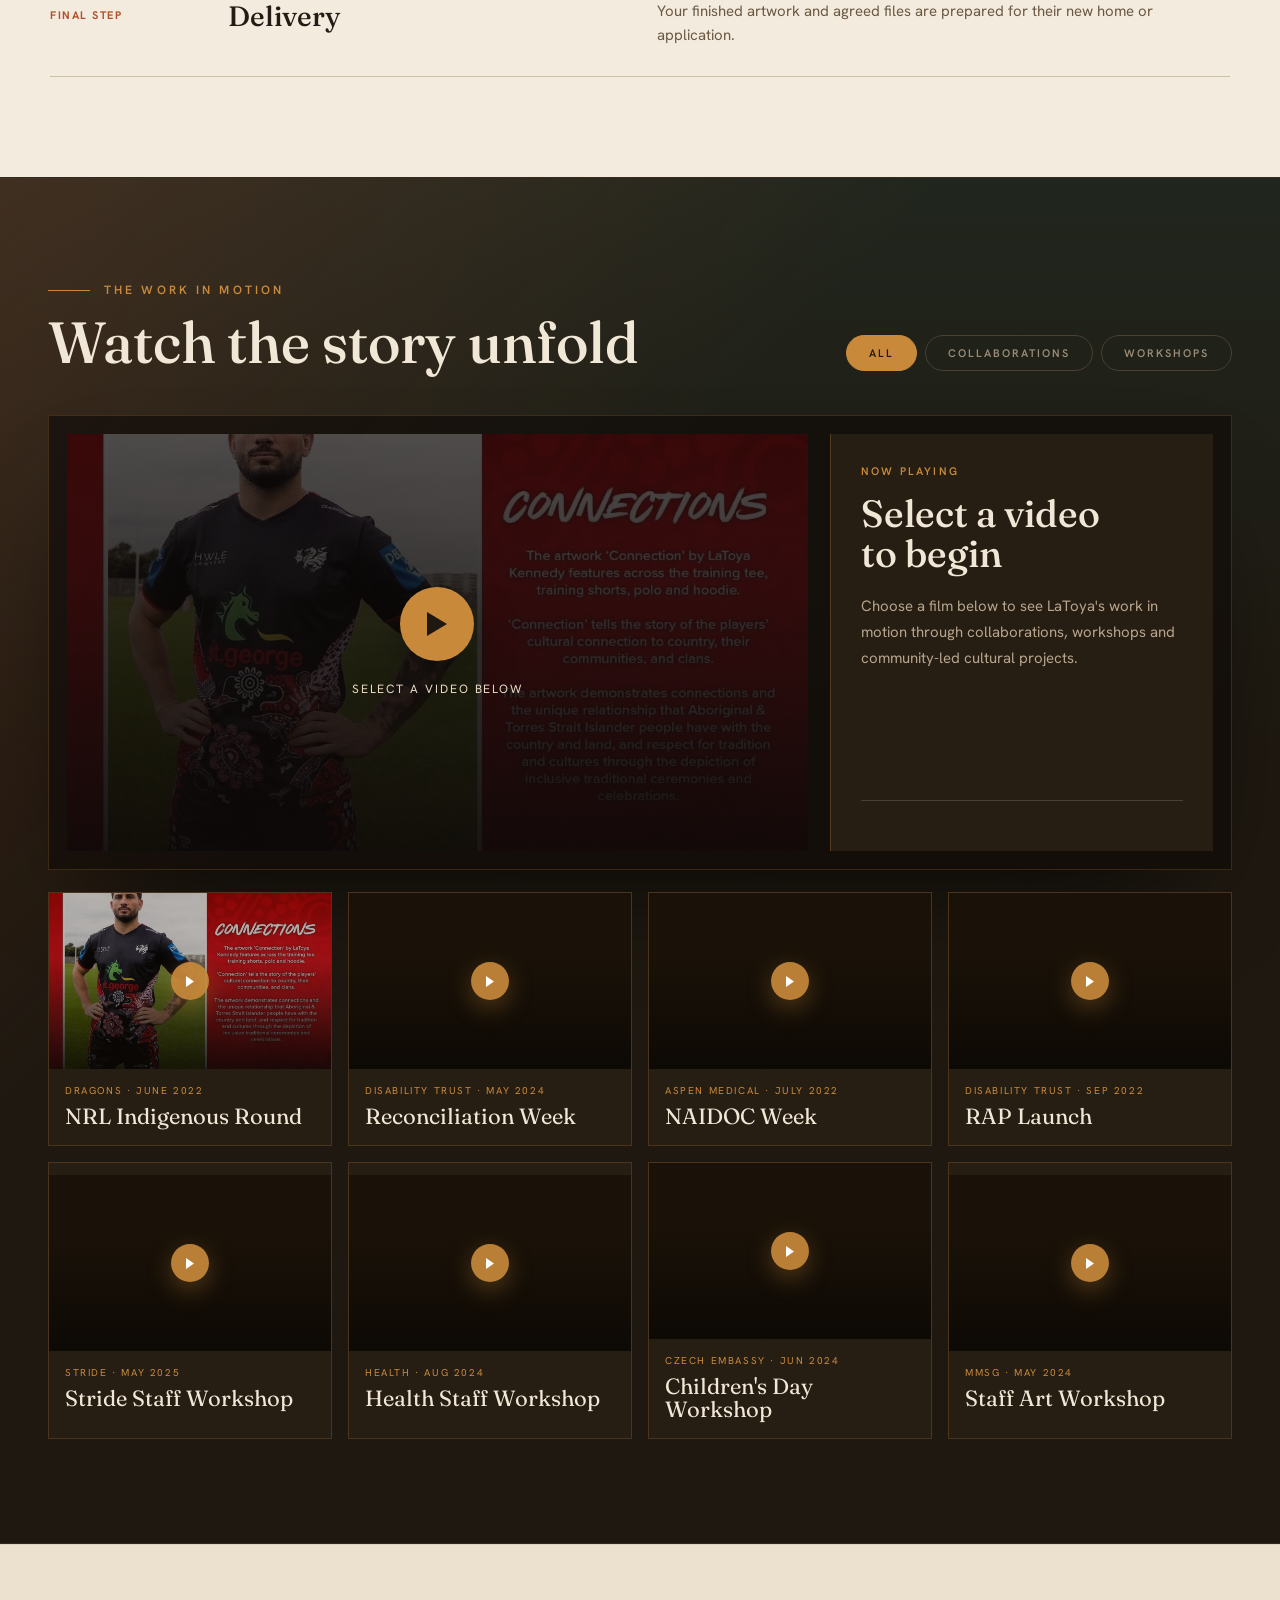
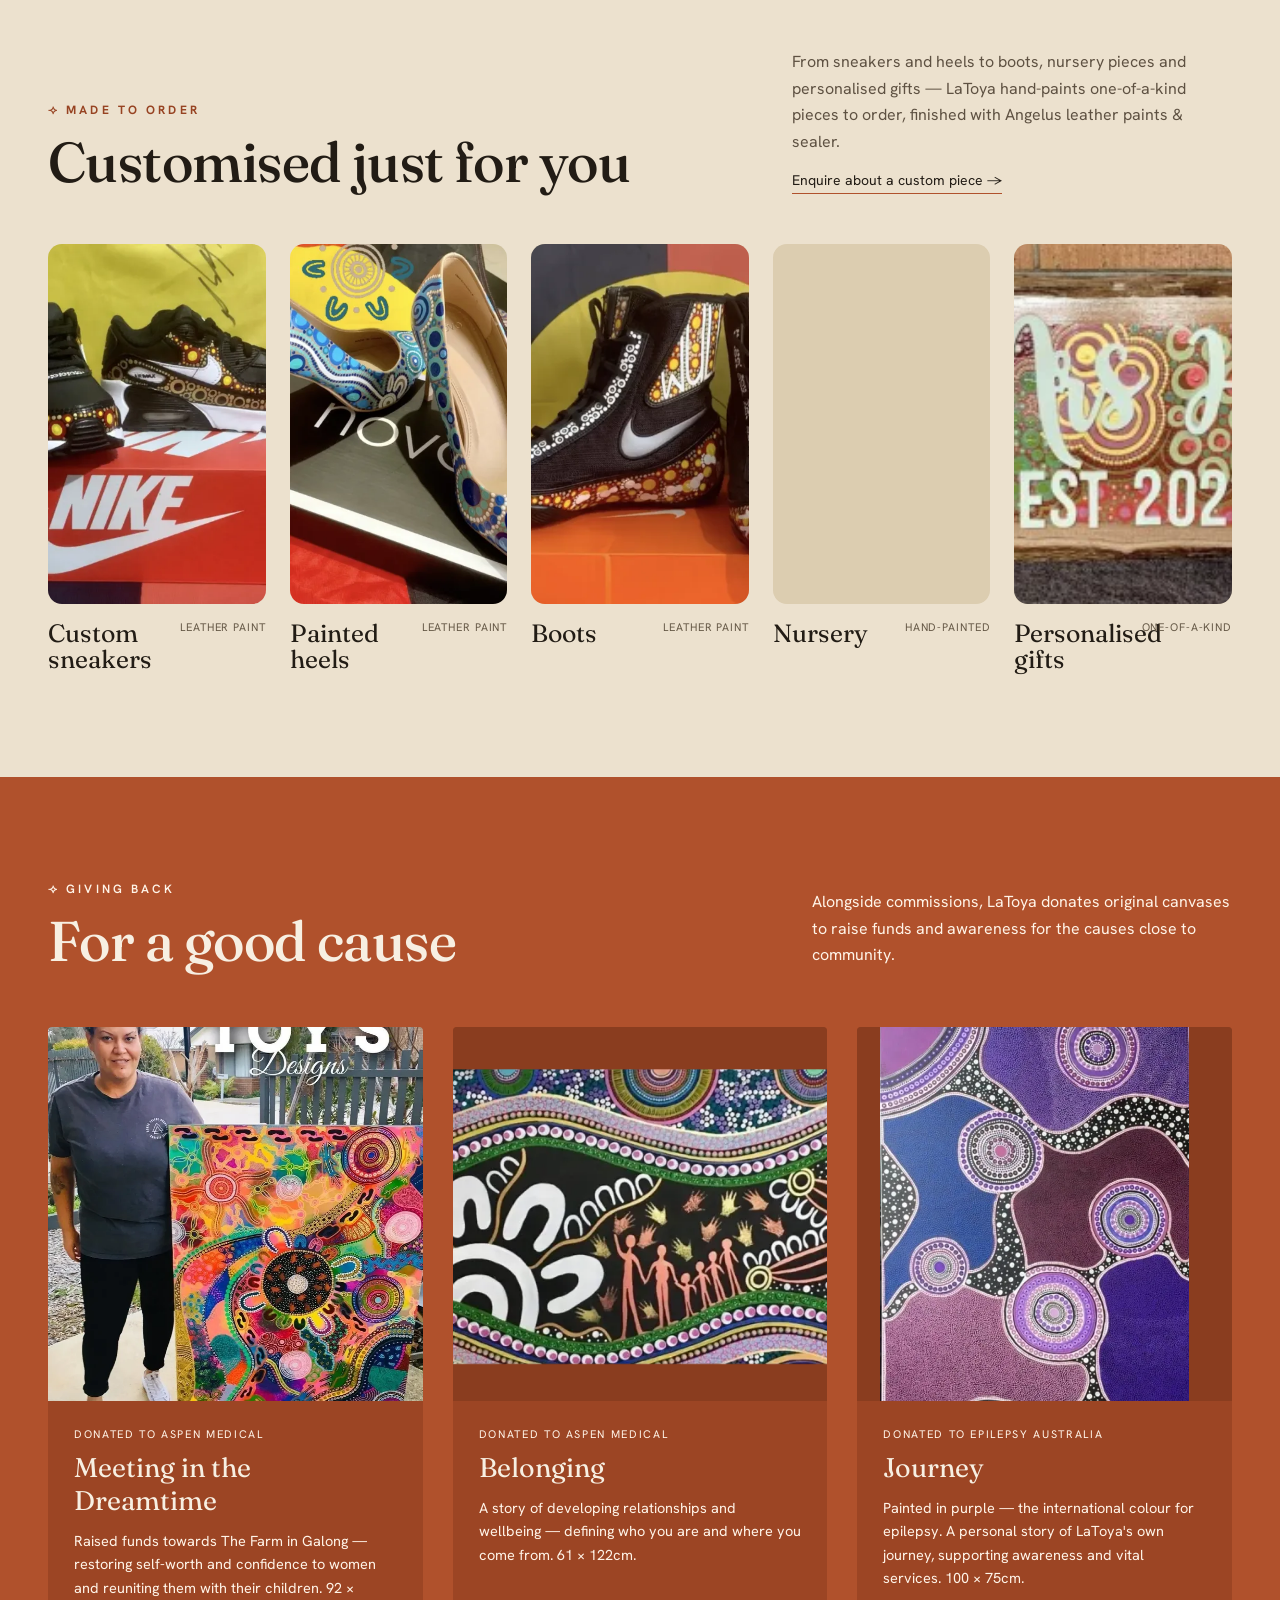
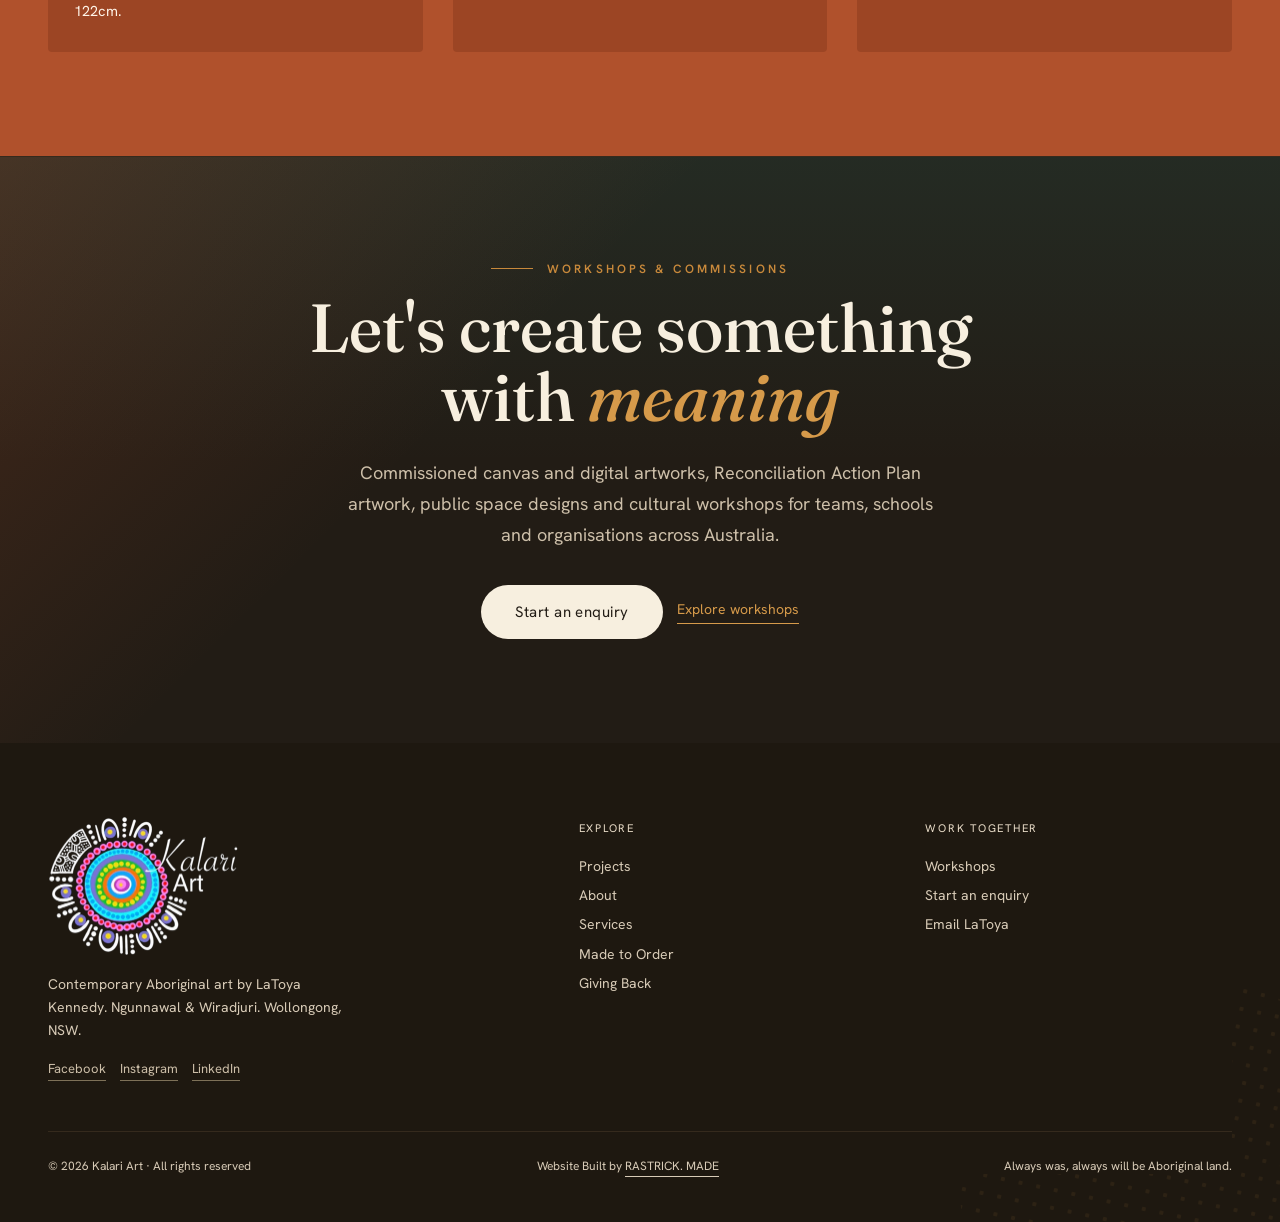
==== commit 5740cba1: "Remove dotted Country underline" ====
--- a/index.html
+++ b/index.html
@@ -57,7 +57,6 @@
   .ka-eyebrow span { width:46px; height:1px; background:#B0512C; display:inline-block; }
   .ka-hero-title { font-family:'Fraunces',serif; font-weight:500; font-size:94px; line-height:.96; letter-spacing:0; margin:0; max-width:760px; }
   .ka-hero-title em { font-style:normal; color:#B0512C; position:relative; }
-  .ka-hero-title em::after { content:""; position:absolute; left:.03em; right:.03em; bottom:.04em; height:5px; background:radial-gradient(circle,#C8893B 0 2px,transparent 2.5px) 0 0/12px 5px repeat-x; opacity:.72; }
   .ka-hero-copy { font-size:18px; line-height:1.68; color:#5e5142; max-width:520px; margin:28px 0 38px; }
   .ka-hero-actions { display:flex; gap:14px; align-items:center; flex-wrap:wrap; }
   .ka-button { font-size:14px; letter-spacing:.03em; text-decoration:none; background:#221C15; color:#F3EBDD; padding:16px 32px; border-radius:30px; transition:all .25s; display:inline-flex; align-items:center; gap:10px; }
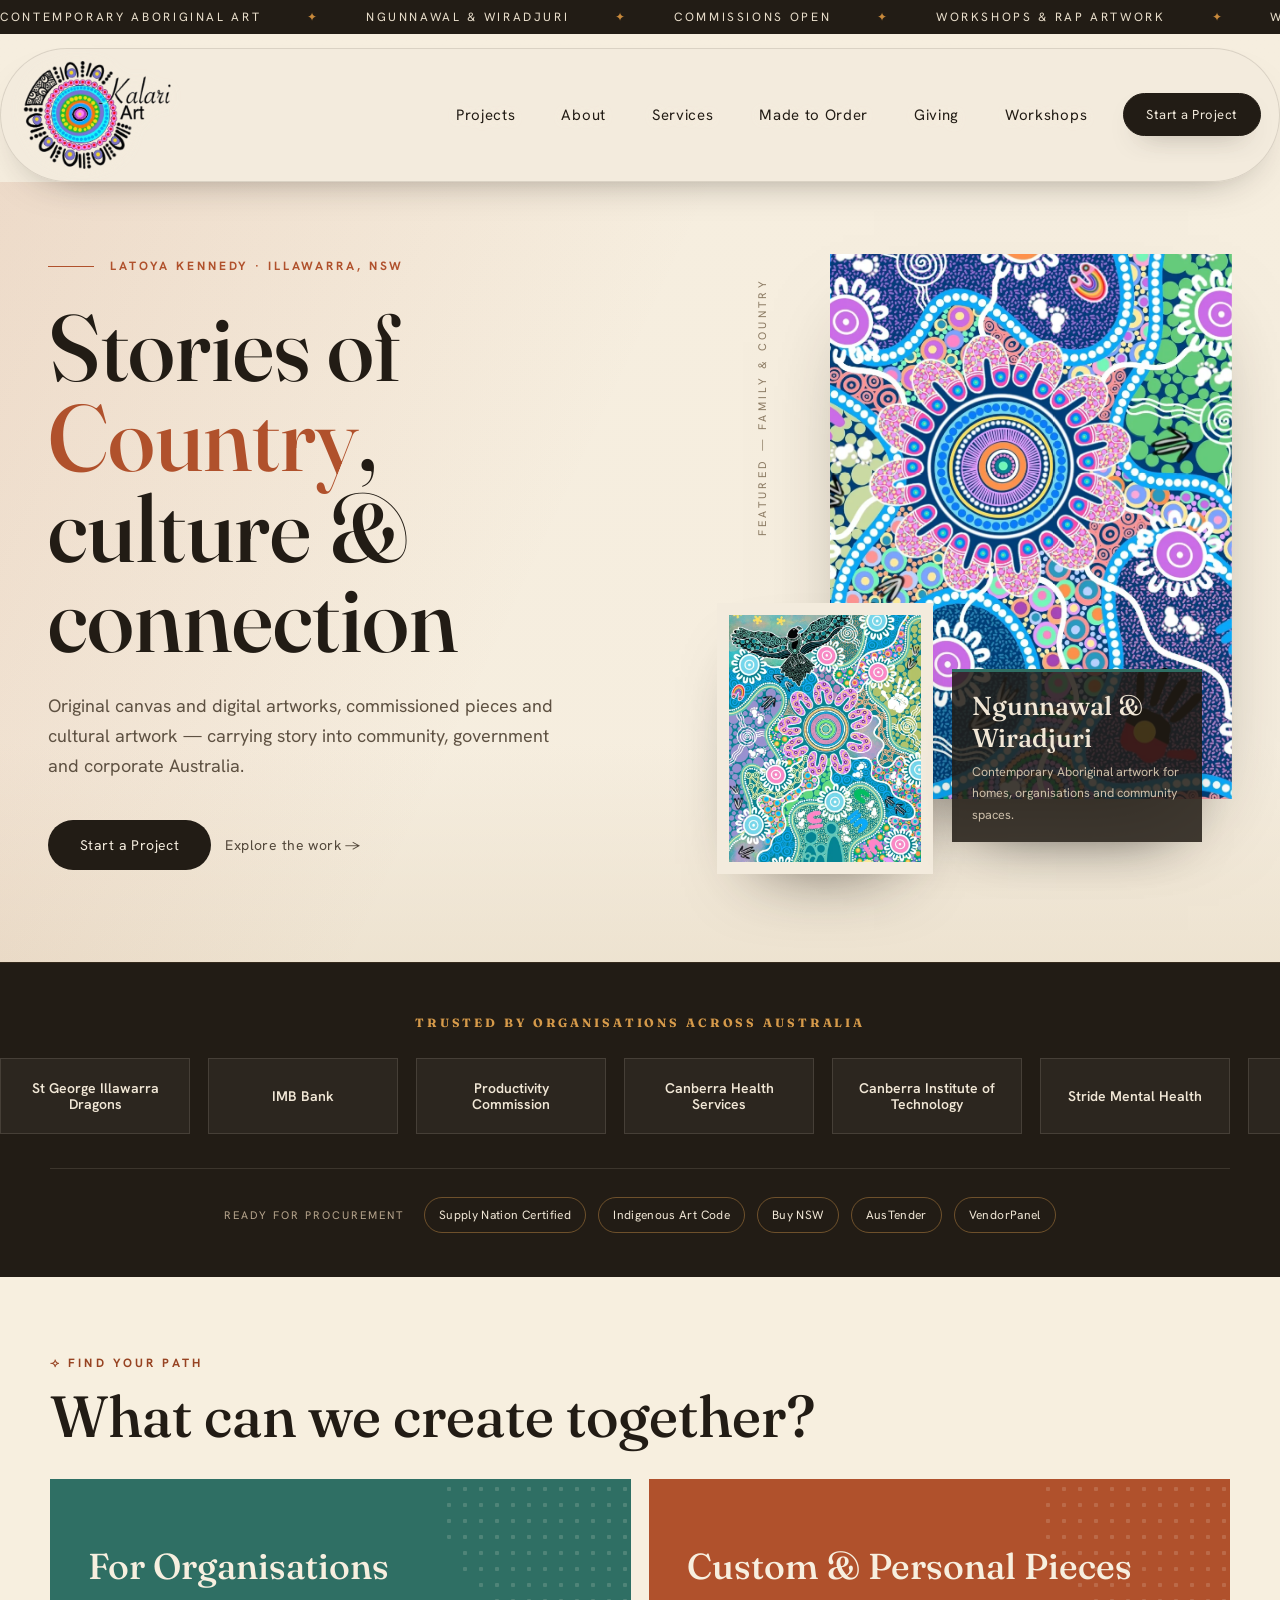
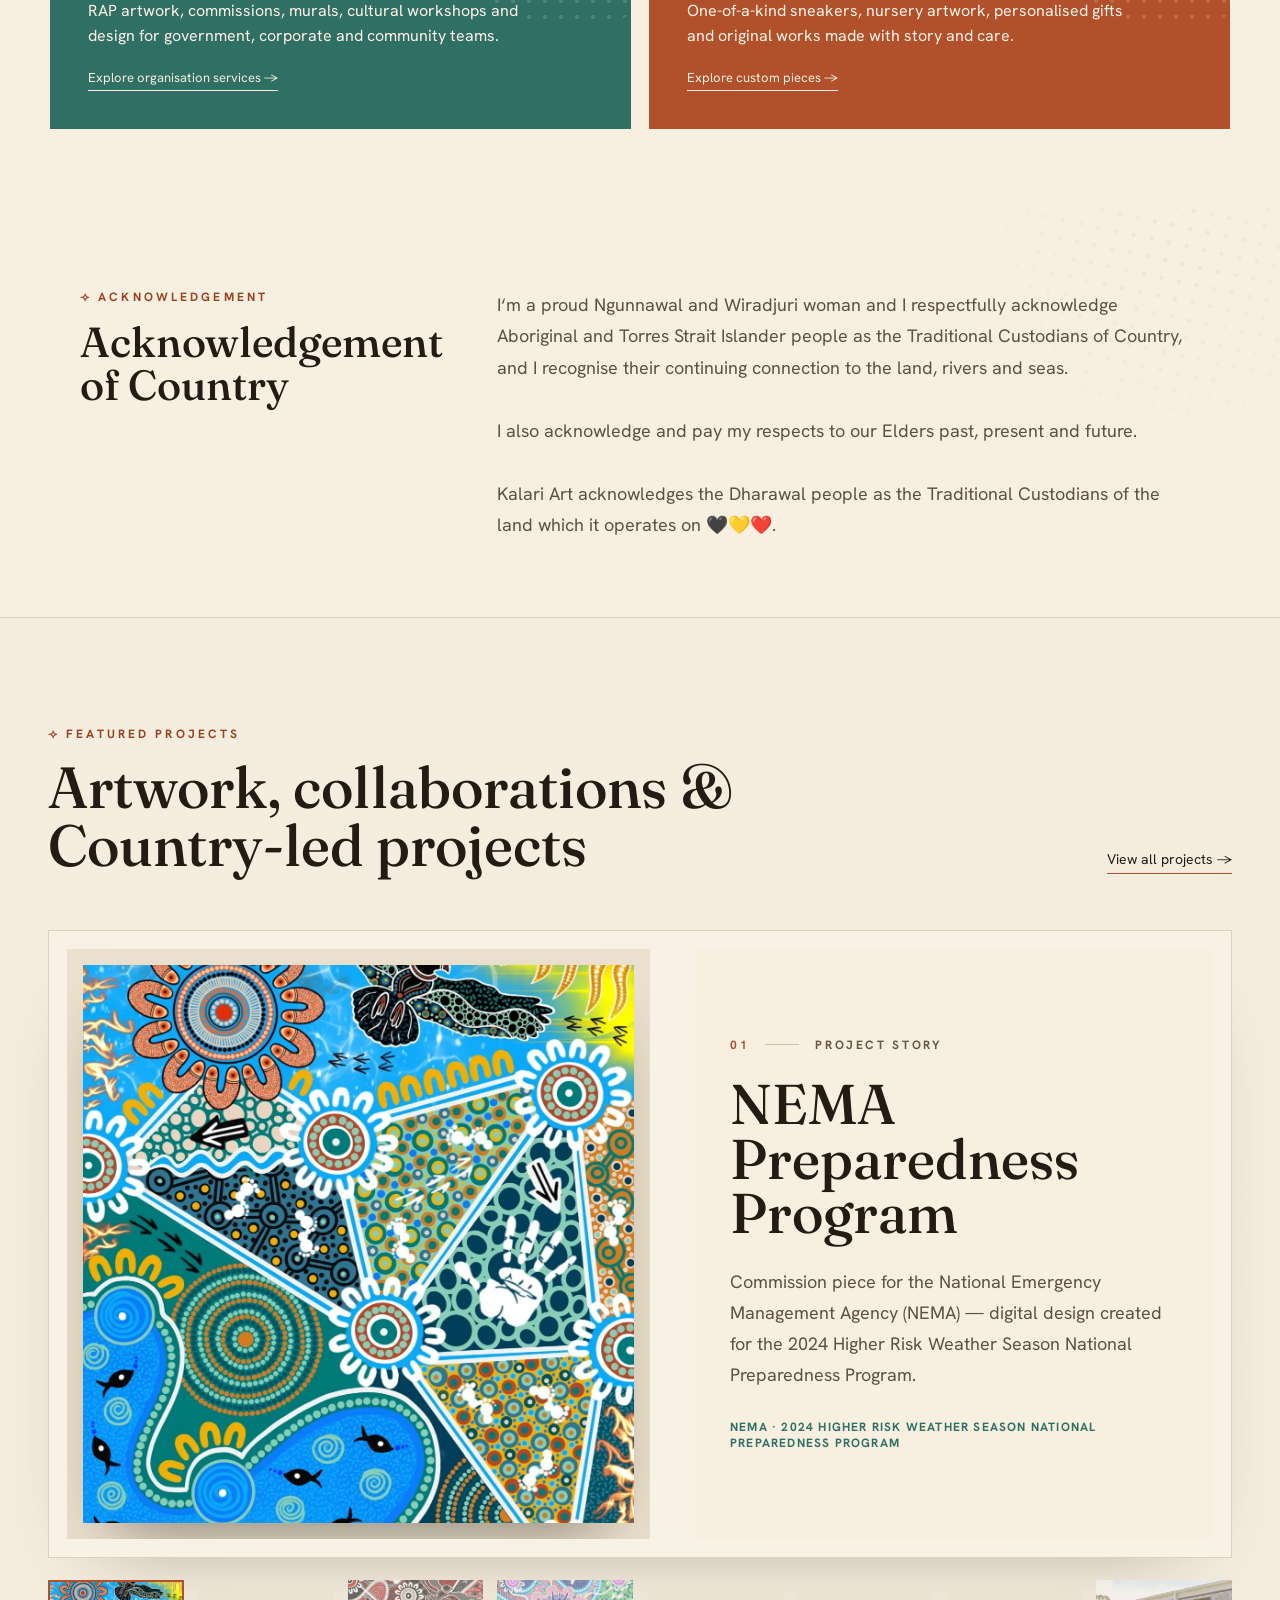
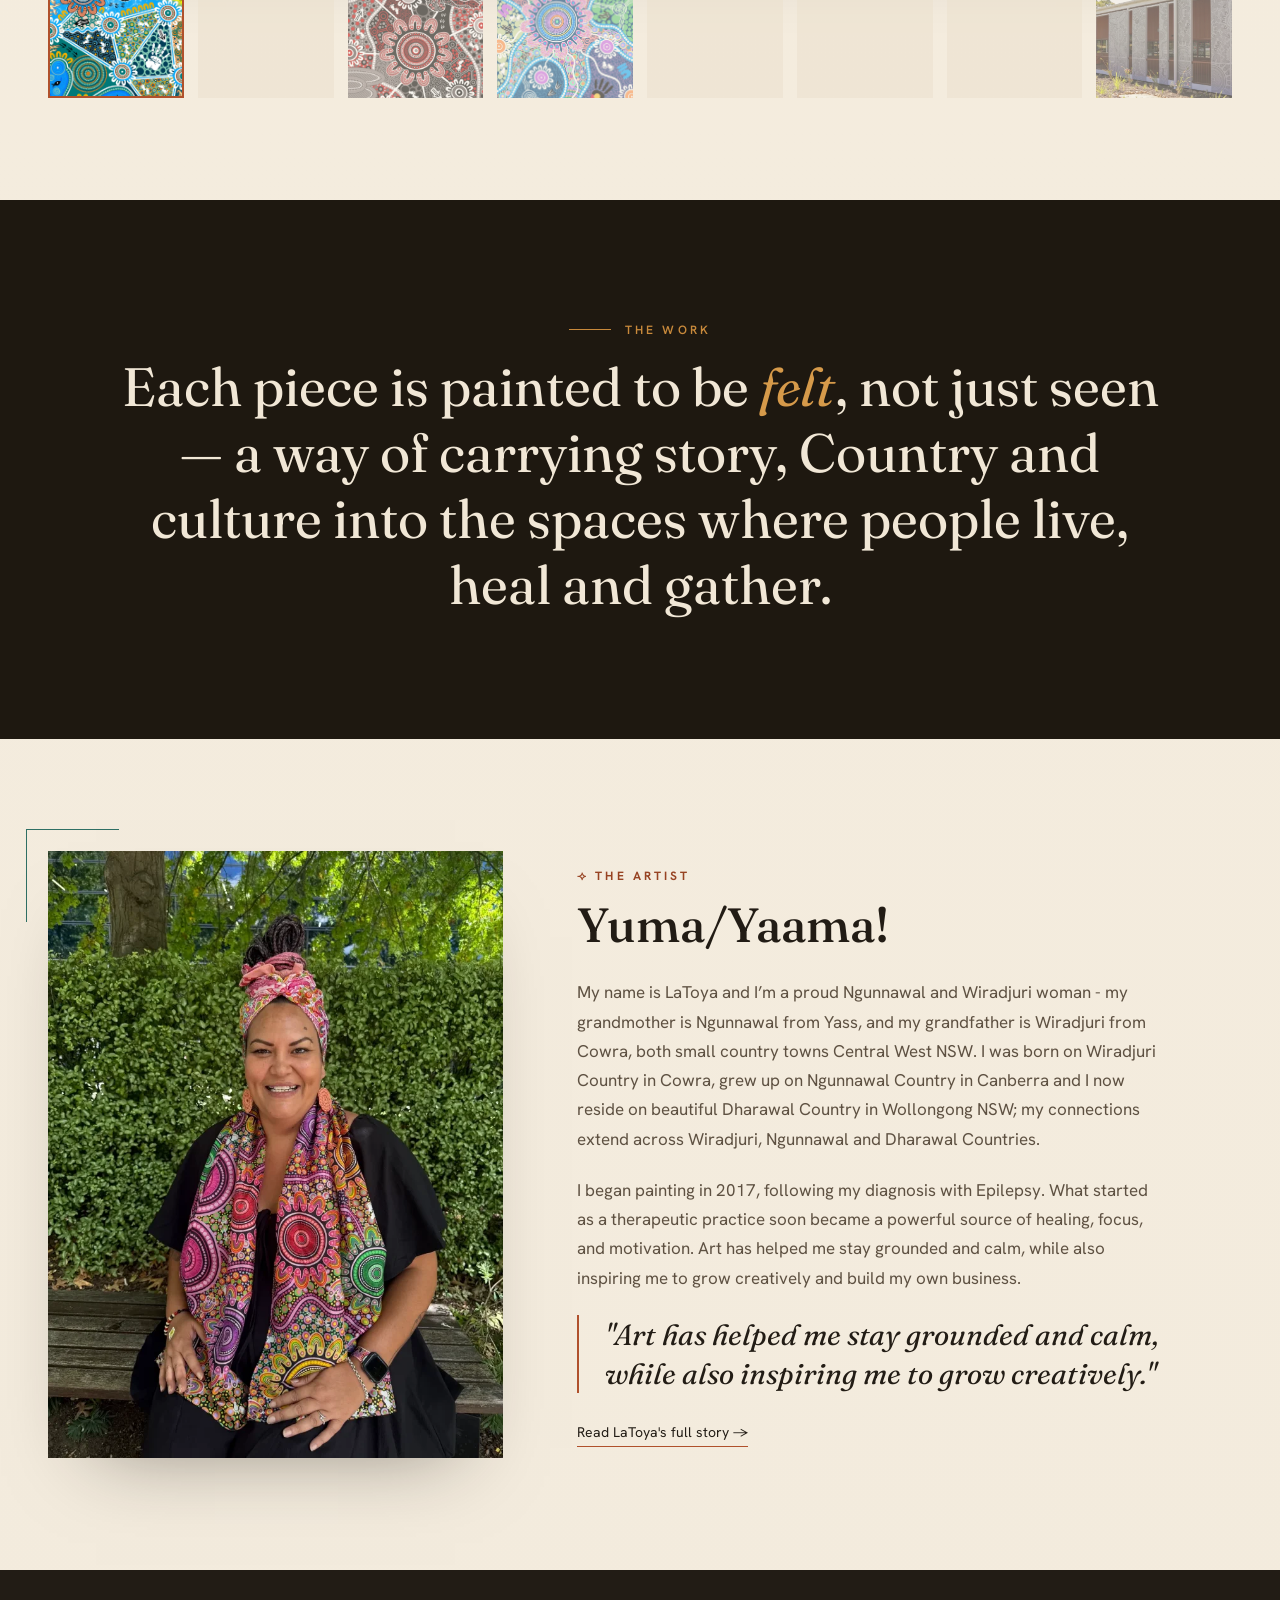
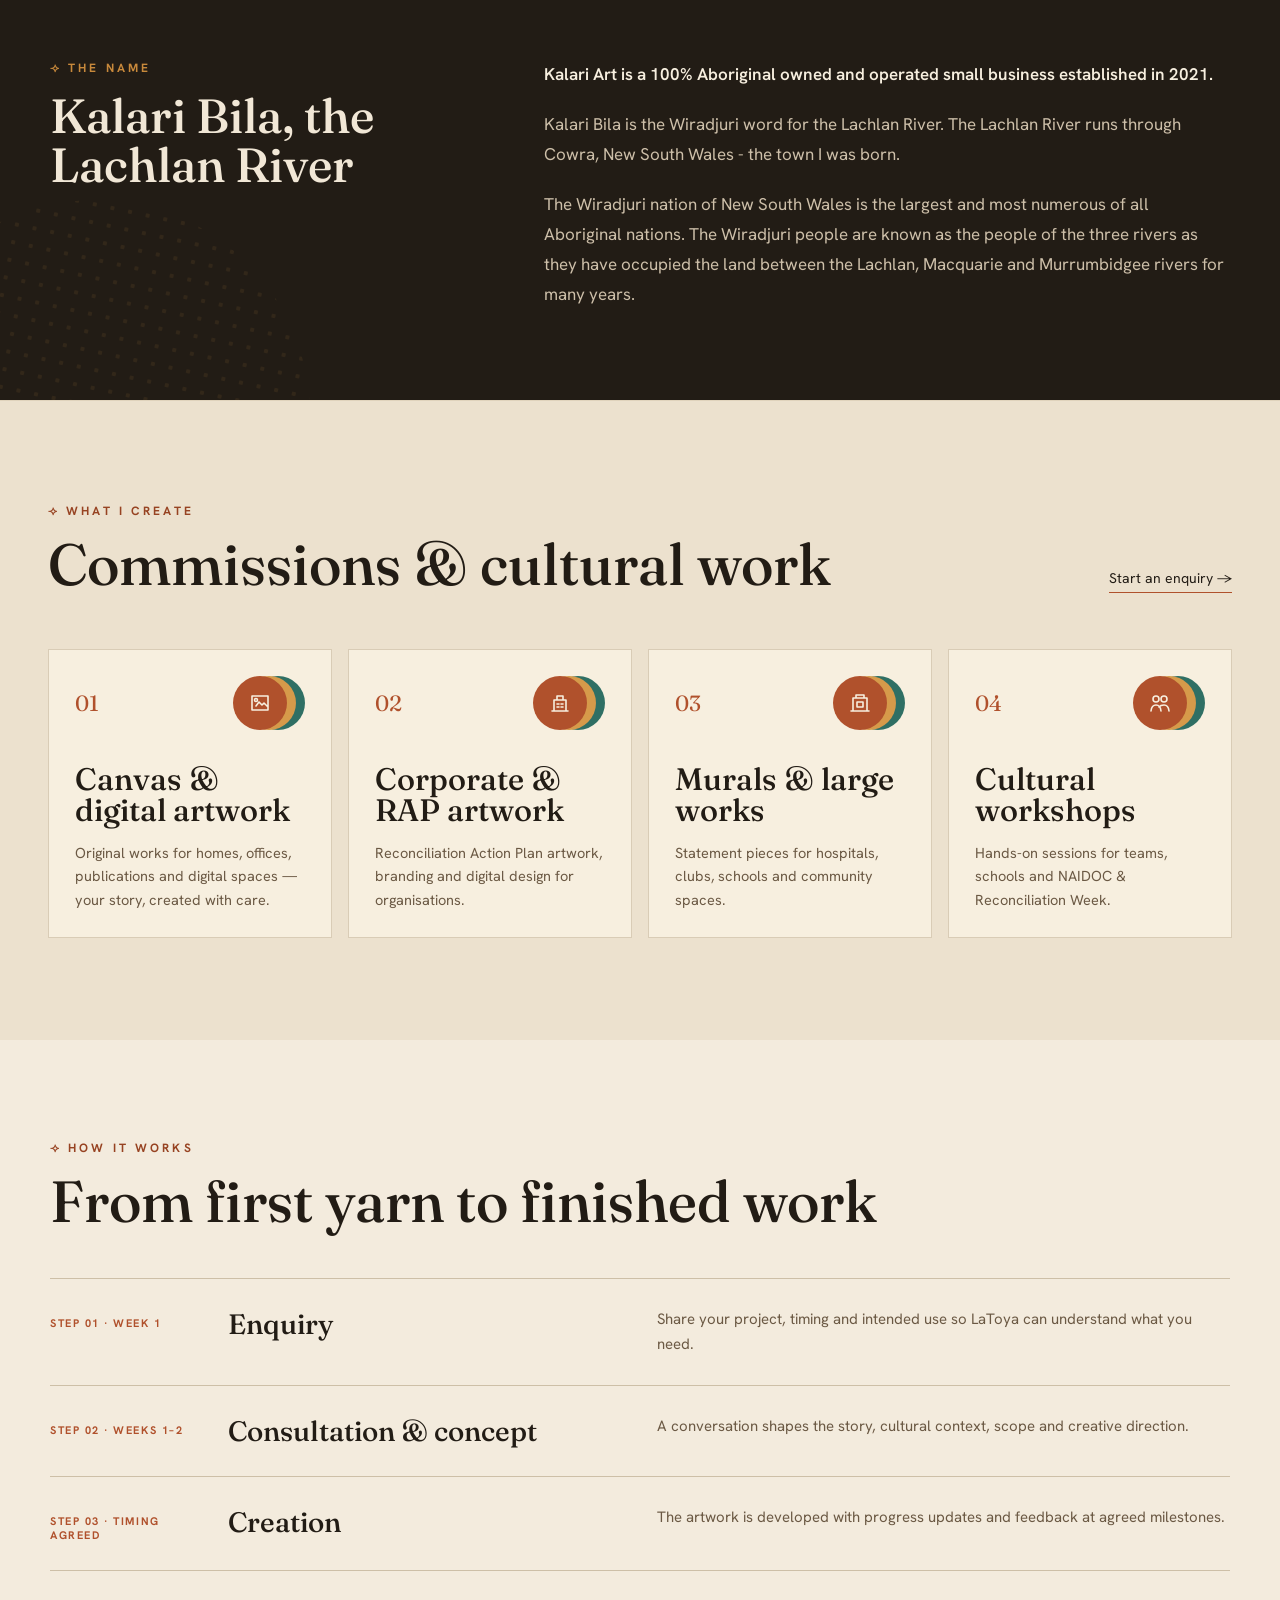
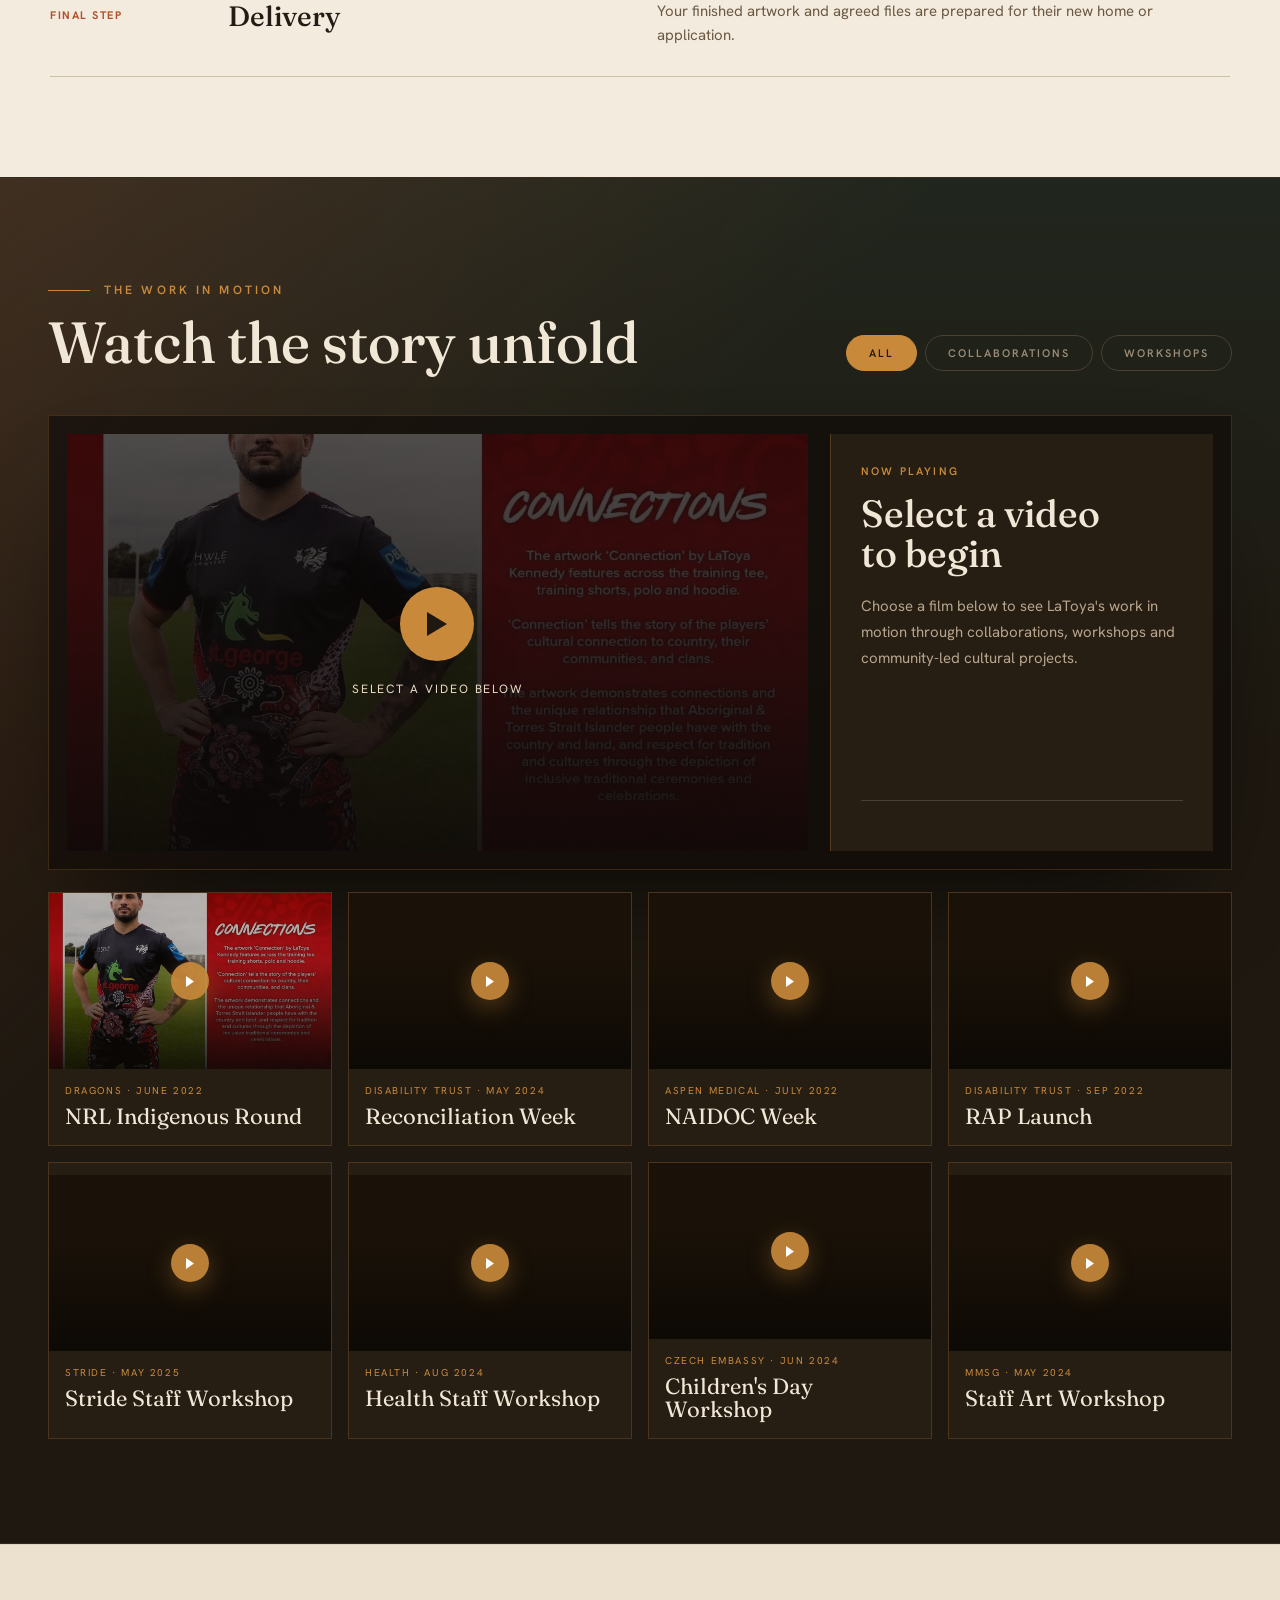
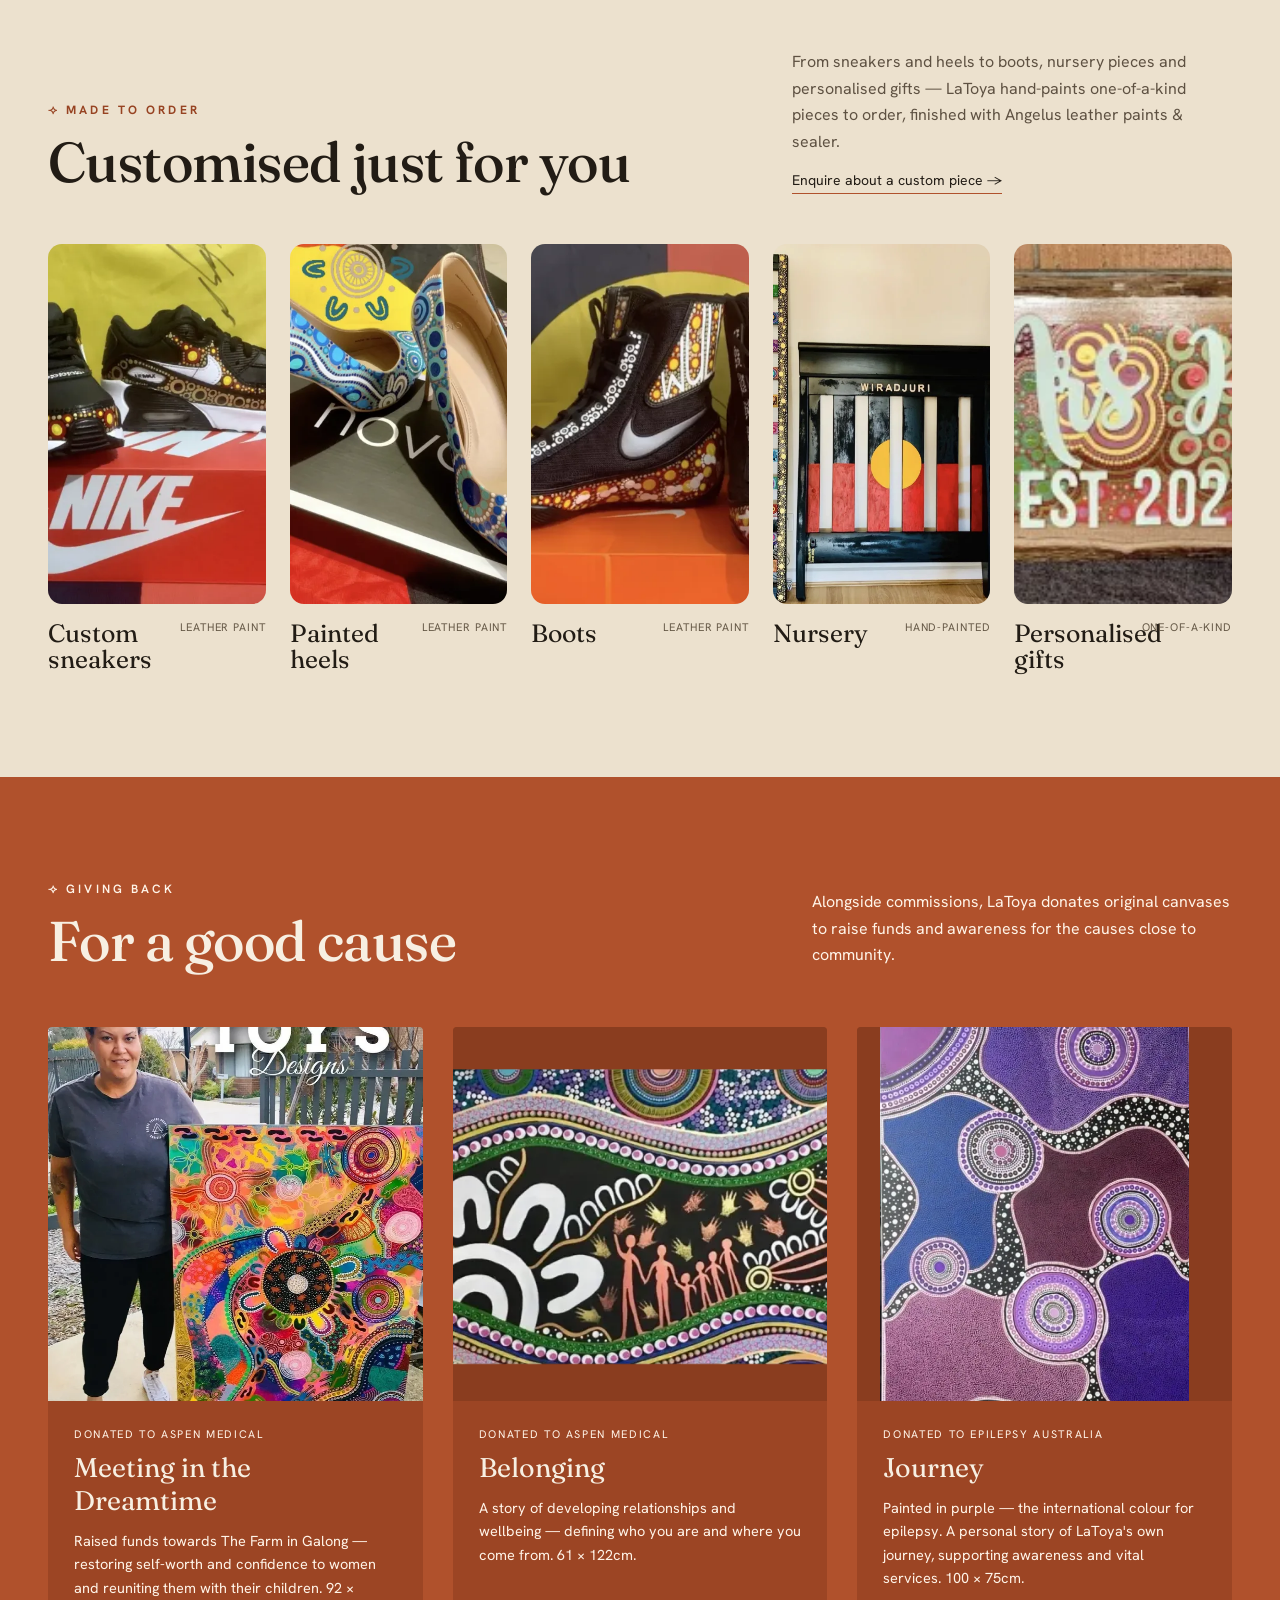
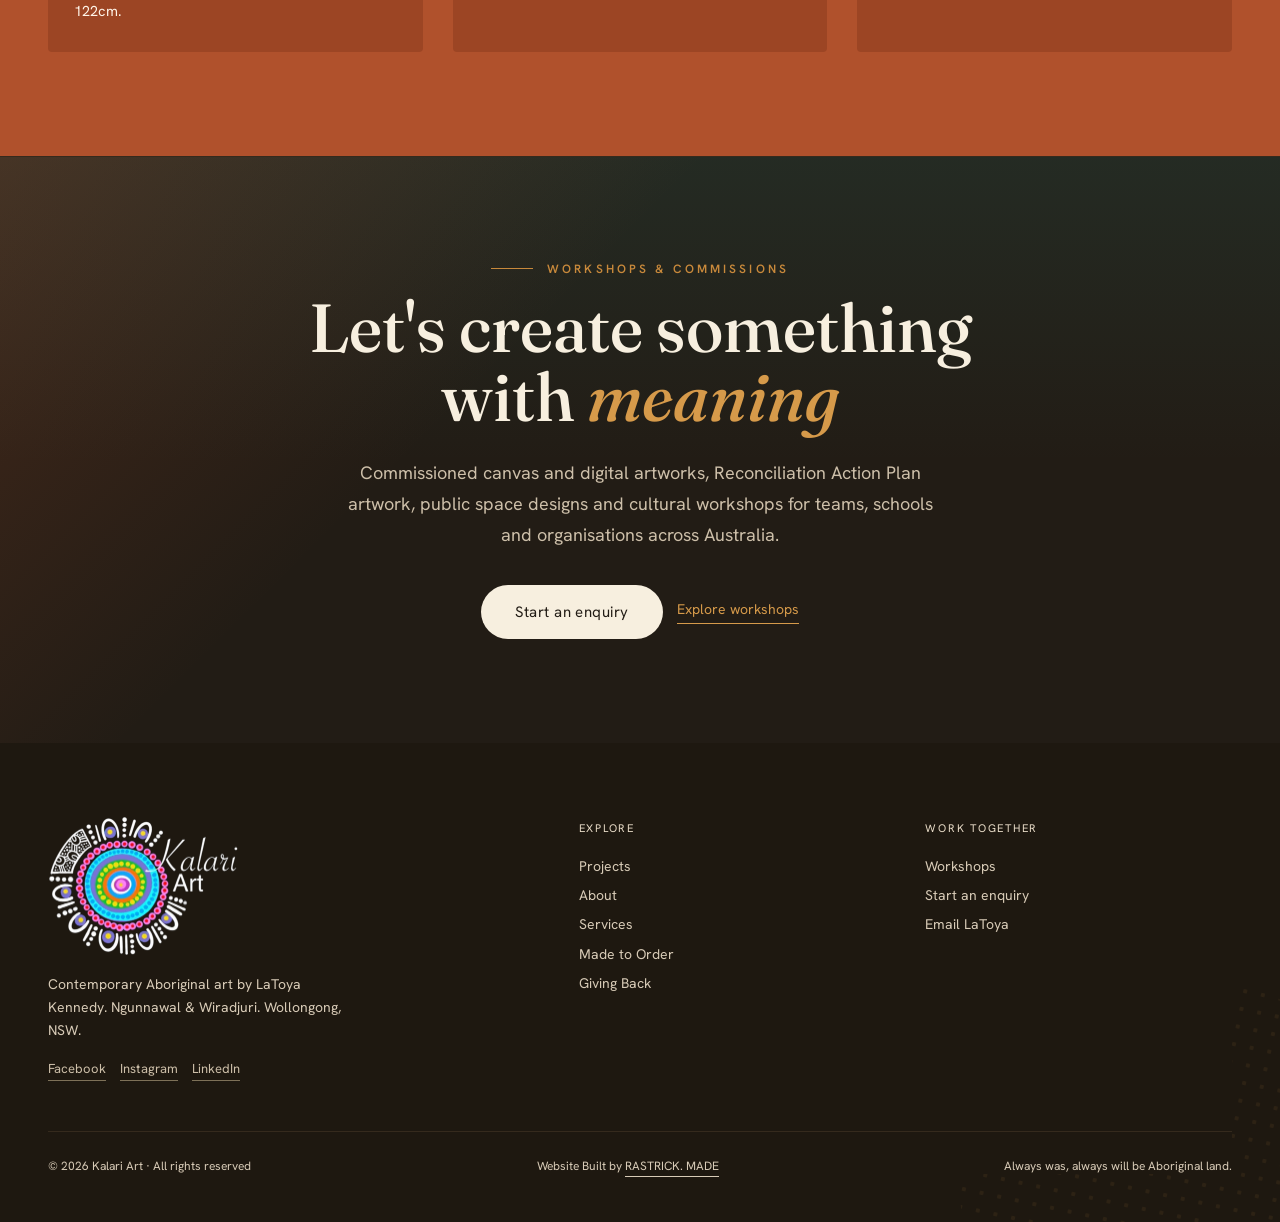
==== commit ce1a7826: "Fix Made to Order redirect loop" ====
--- a/index.html
+++ b/index.html
@@ -381,7 +381,7 @@
       <a href="Works.dc.html">Projects</a>
       <a href="About.dc.html">About</a>
       <a href="Services.dc.html">Services</a>
-      <a href="made-to-order.dc.html">Made to Order</a>
+      <a href="made-to-order.dc">Made to Order</a>
       <a href="Giving.dc.html">Giving</a>
       <a href="Workshops.dc.html">Workshops</a>
       <a href="Enquiry.dc.html" class="ka-nav-mobile-cta">Start a Project</a>
@@ -794,7 +794,7 @@
             <a href="https://www.linkedin.com/in/latoya-kennedy-9a42bb253" target="_blank" rel="noopener noreferrer" style="color:#cdbfa9; text-decoration:none; border-bottom:1px solid #7e7158; padding-bottom:3px;">LinkedIn</a>
           </div>
         </div>
-        <div style="font-size:14px; line-height:2.1;"><div style="color:#7e7158; font-size:11px; letter-spacing:.16em; text-transform:uppercase; margin-bottom:12px;">Explore</div><a href="Works.dc.html">Projects</a><br><a href="About.dc.html">About</a><br><a href="Services.dc.html">Services</a><br><a href="made-to-order.dc.html">Made to Order</a><br><a href="Giving.dc.html">Giving Back</a></div>
+        <div style="font-size:14px; line-height:2.1;"><div style="color:#7e7158; font-size:11px; letter-spacing:.16em; text-transform:uppercase; margin-bottom:12px;">Explore</div><a href="Works.dc.html">Projects</a><br><a href="About.dc.html">About</a><br><a href="Services.dc.html">Services</a><br><a href="made-to-order.dc">Made to Order</a><br><a href="Giving.dc.html">Giving Back</a></div>
         <div style="font-size:14px; line-height:2.1;"><div style="color:#7e7158; font-size:11px; letter-spacing:.16em; text-transform:uppercase; margin-bottom:12px;">Work together</div><a href="Workshops.dc.html">Workshops</a><br><a href="Enquiry.dc.html">Start an enquiry</a><br><a href="mailto:kalariart@outlook.com.au">Email LaToya</a></div>
       </div>
       <div style="display:flex; justify-content:space-between; padding-top:26px; font-size:12px; color:#7e7158; flex-wrap:wrap; gap:10px;"><span>© 2026 Kalari Art · All rights reserved</span><span>Website Built by <a href="https://www.rastrick.com.au" target="_blank" rel="noopener noreferrer" style="color:inherit; text-decoration:none; border-bottom:1px solid currentColor; padding-bottom:2px;">RASTRICK. MADE</a></span><span>Always was, always will be Aboriginal land.</span></div> 
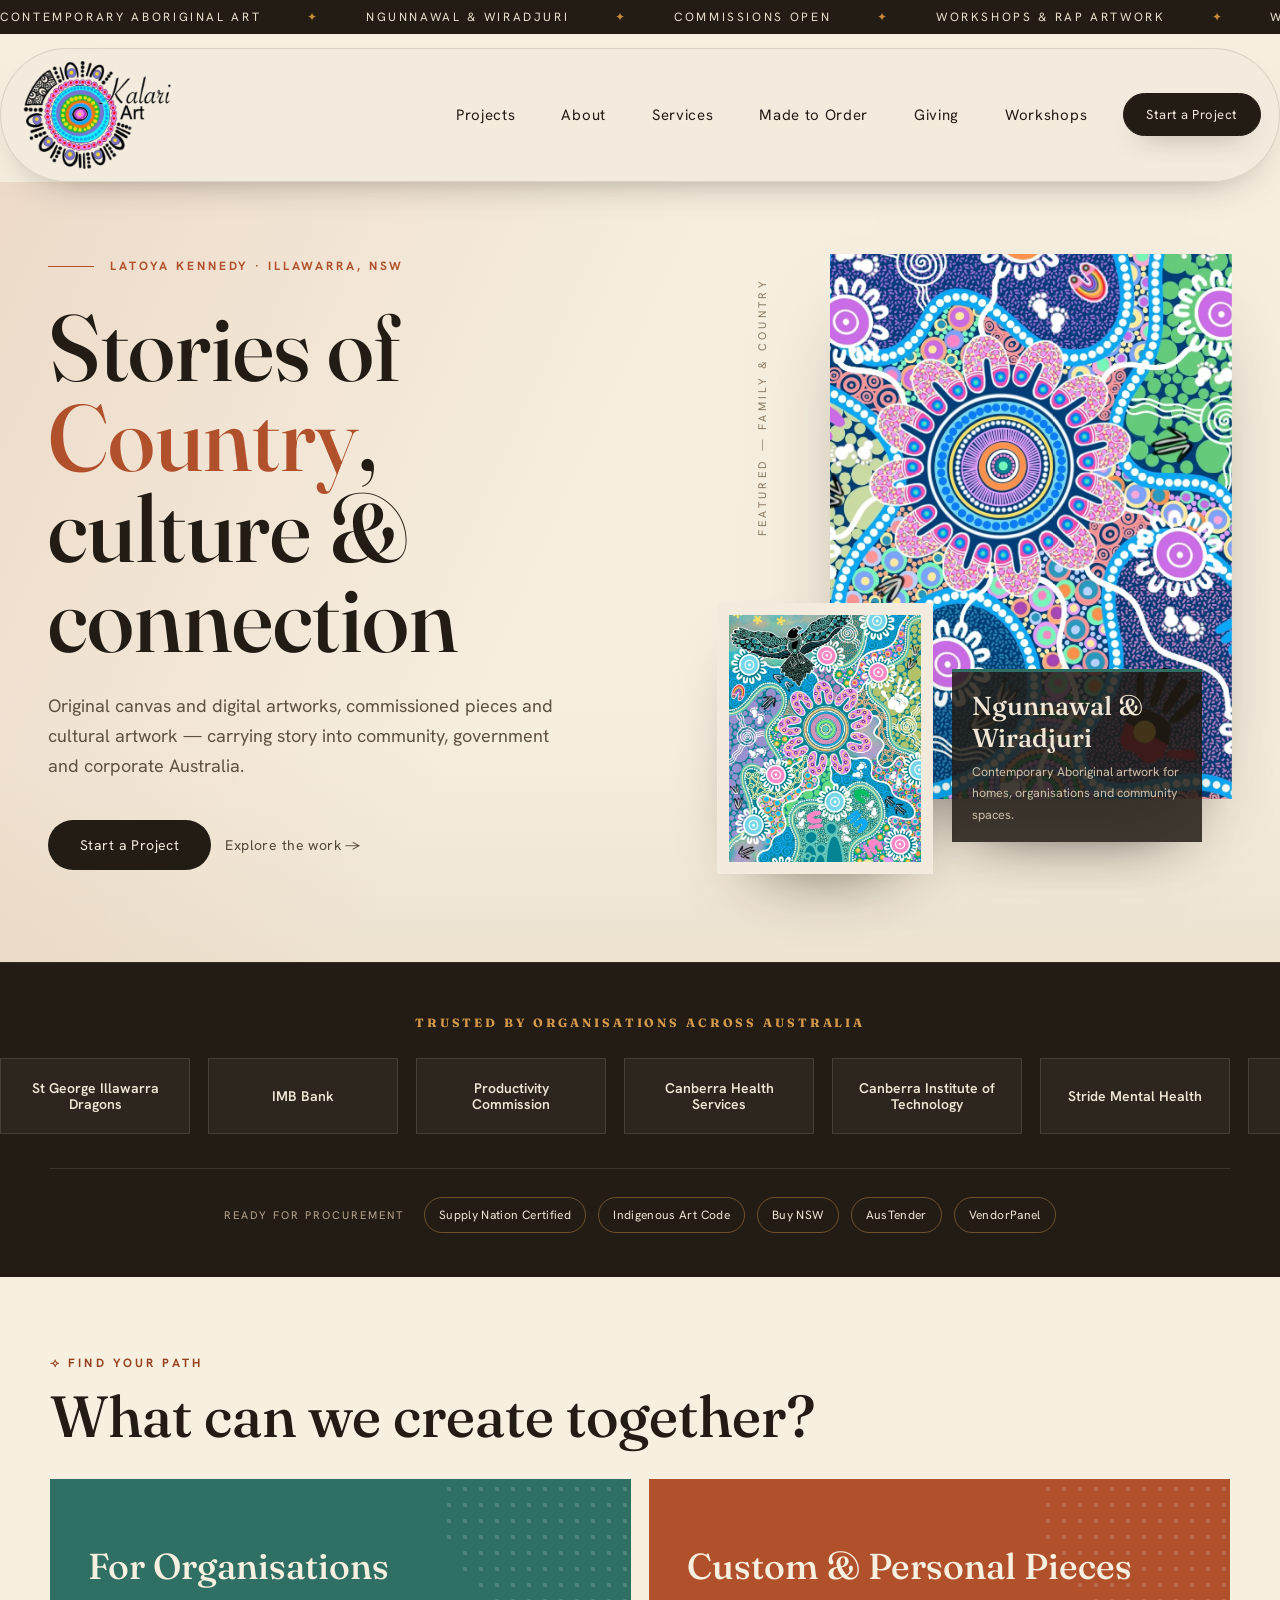
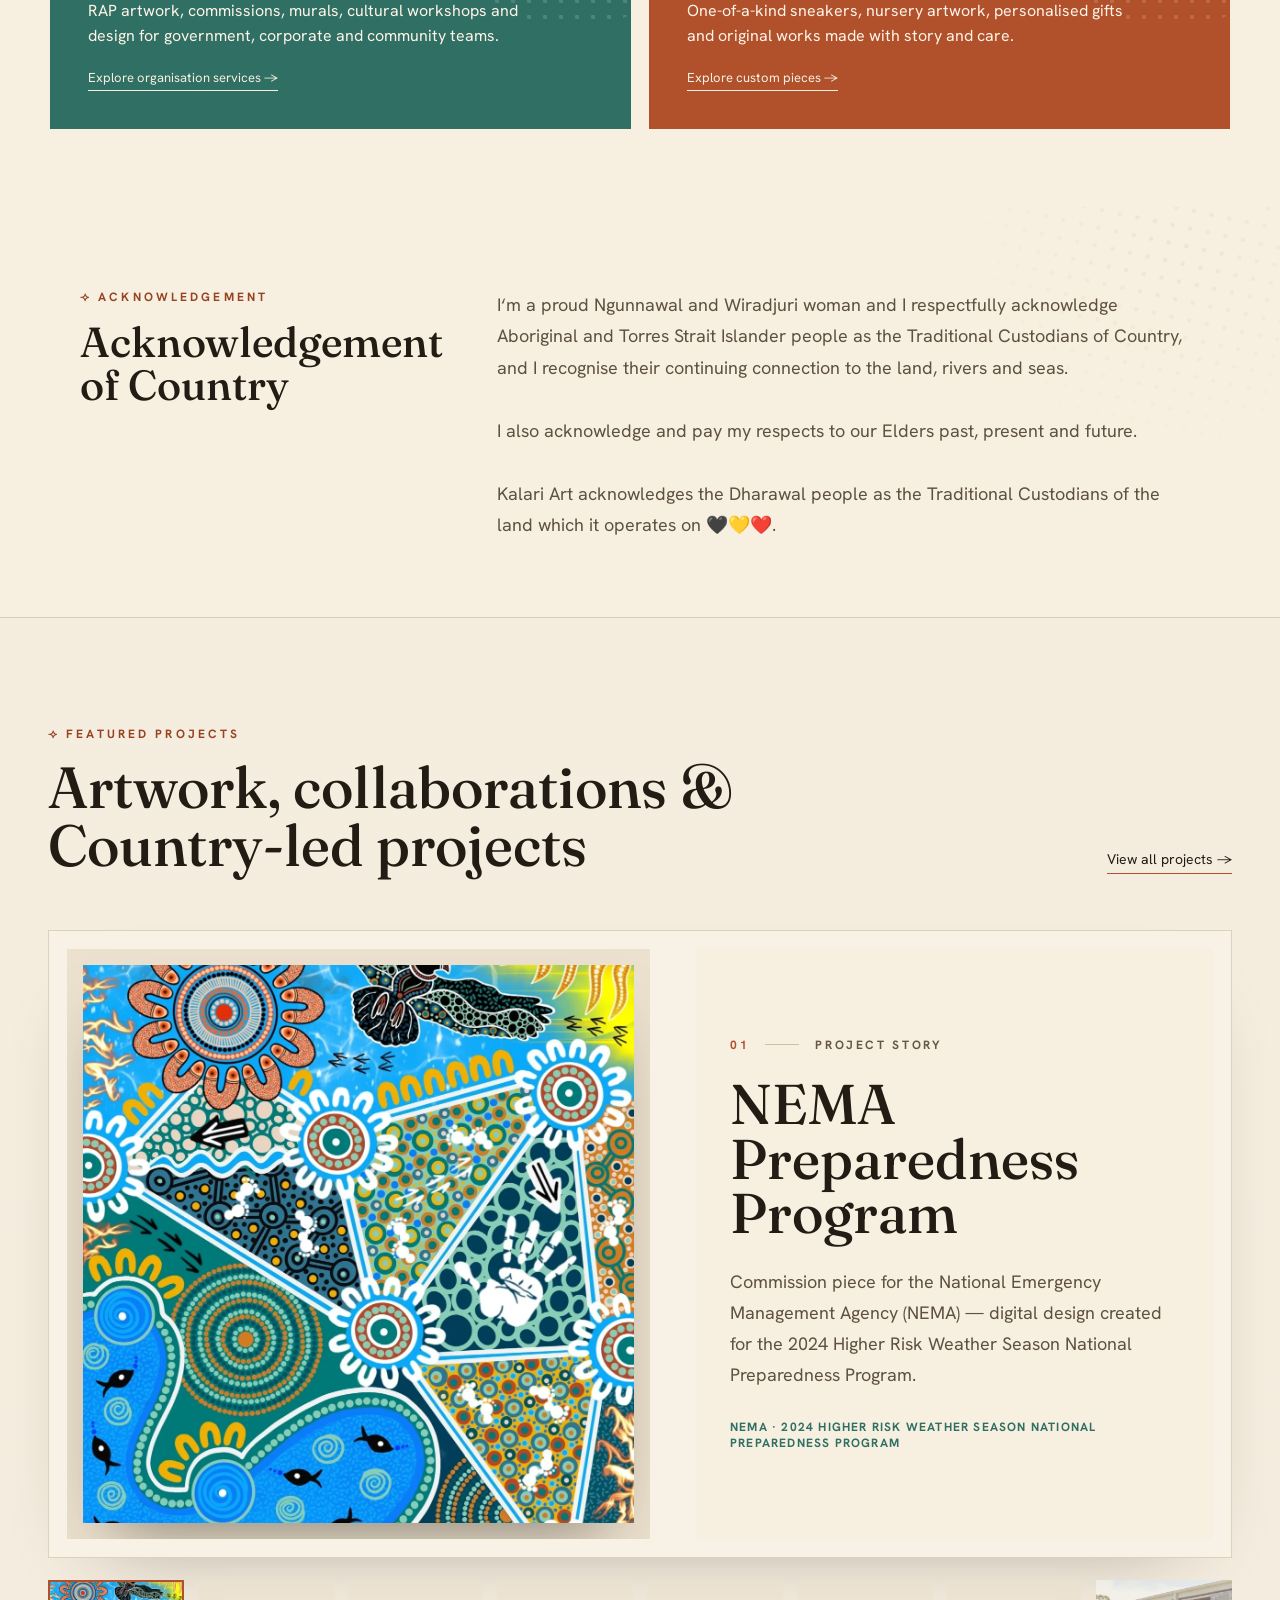
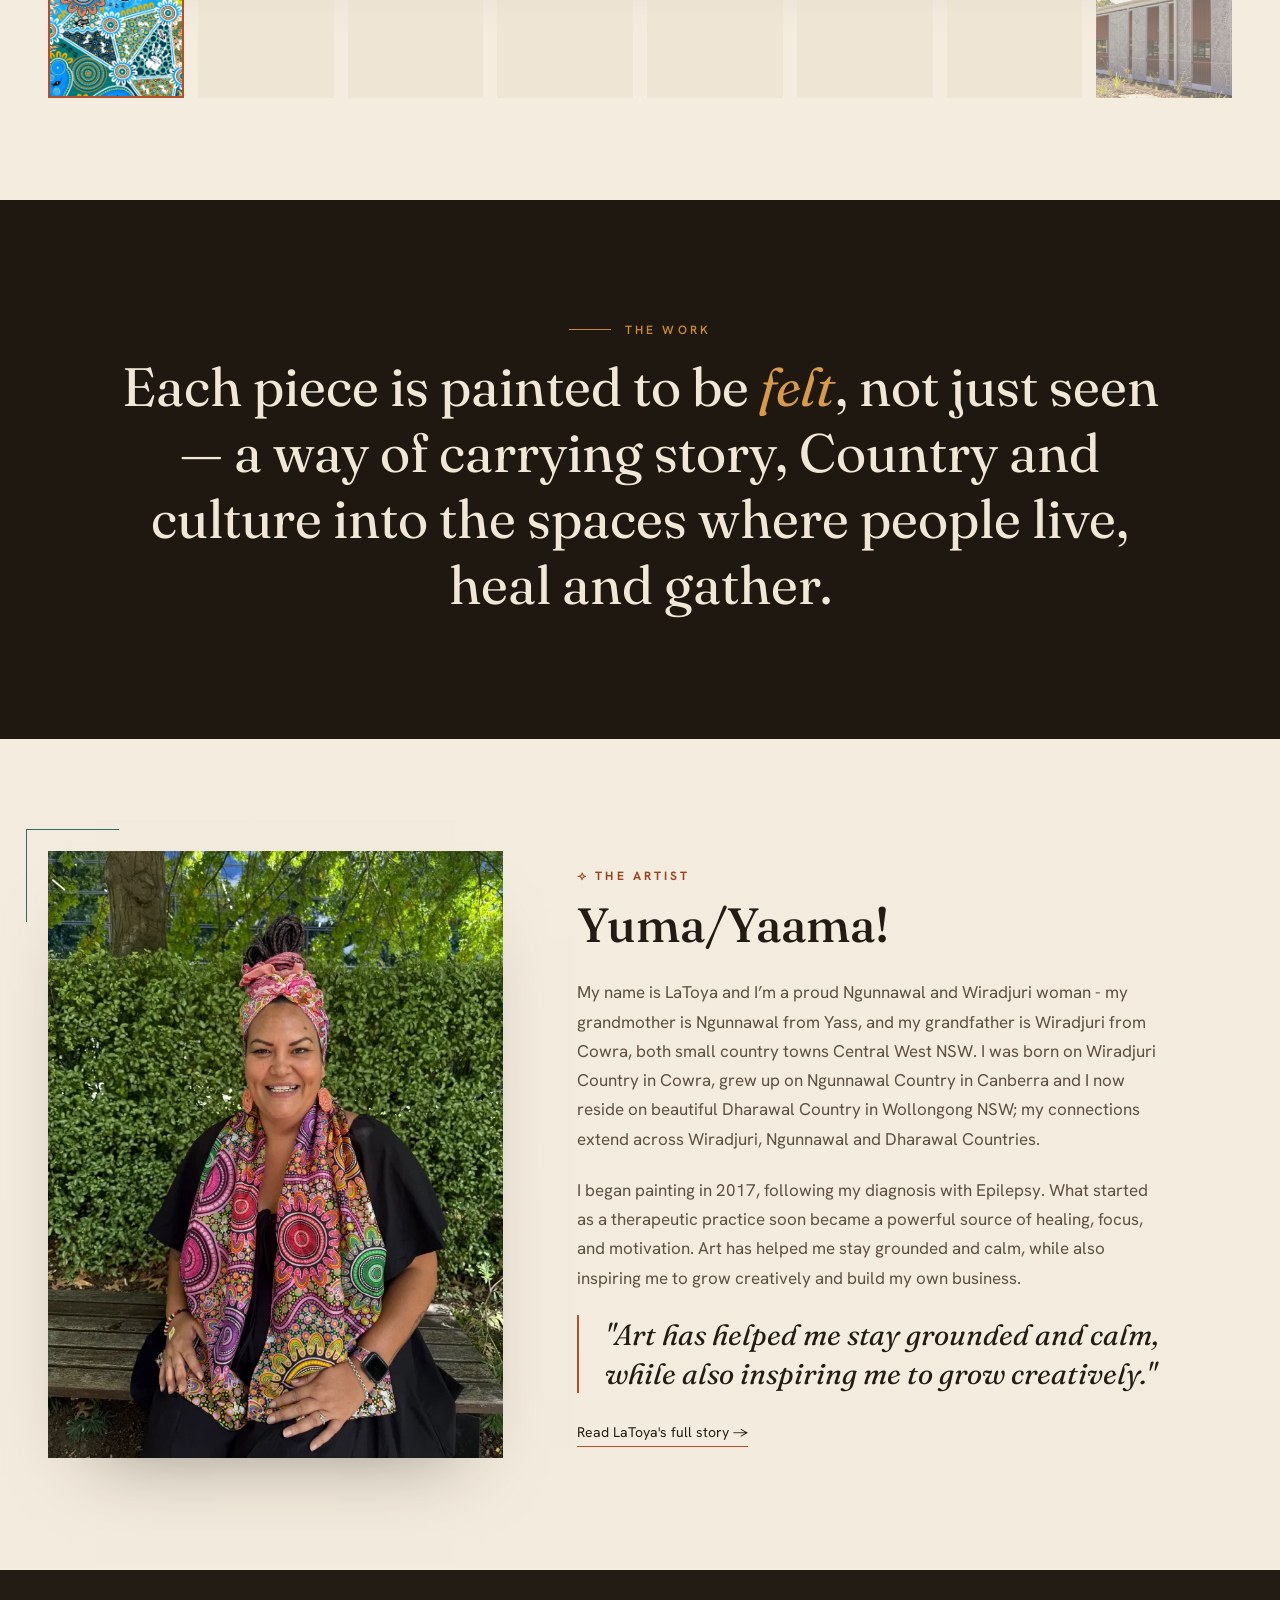
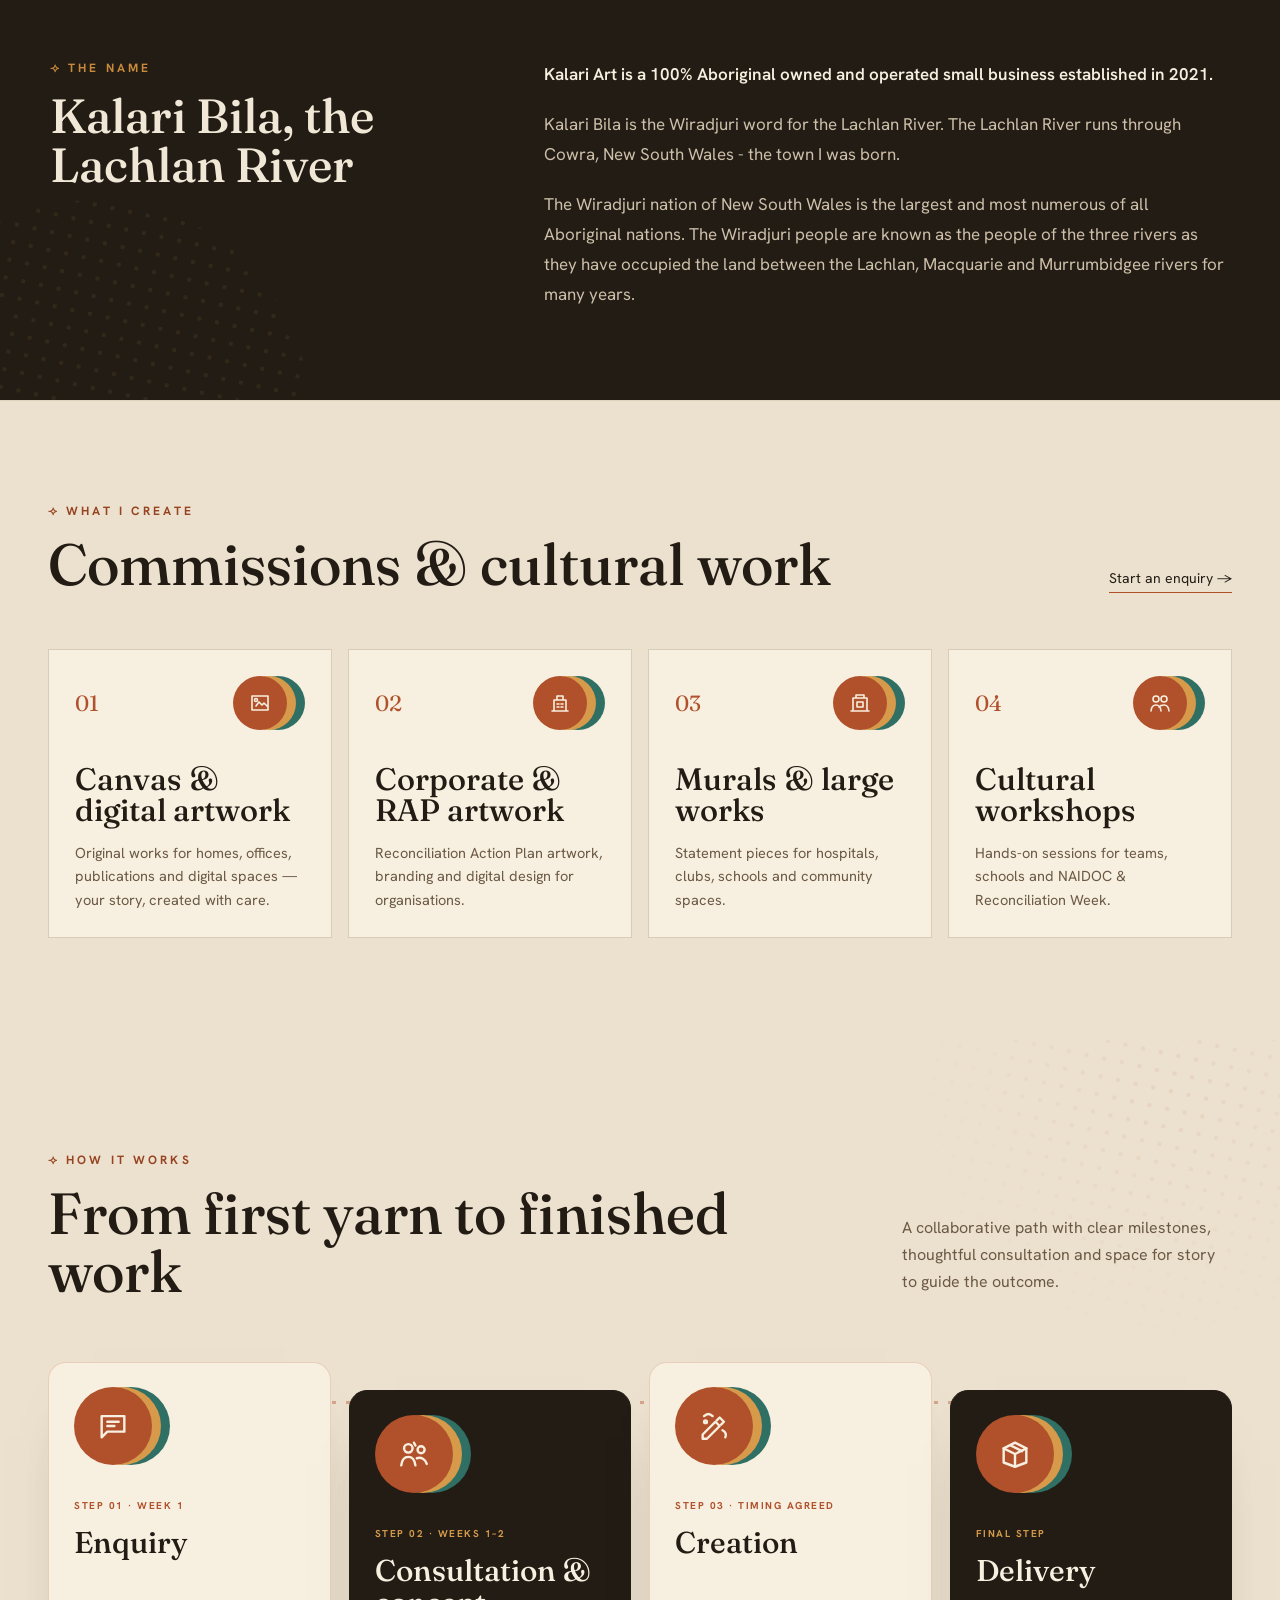
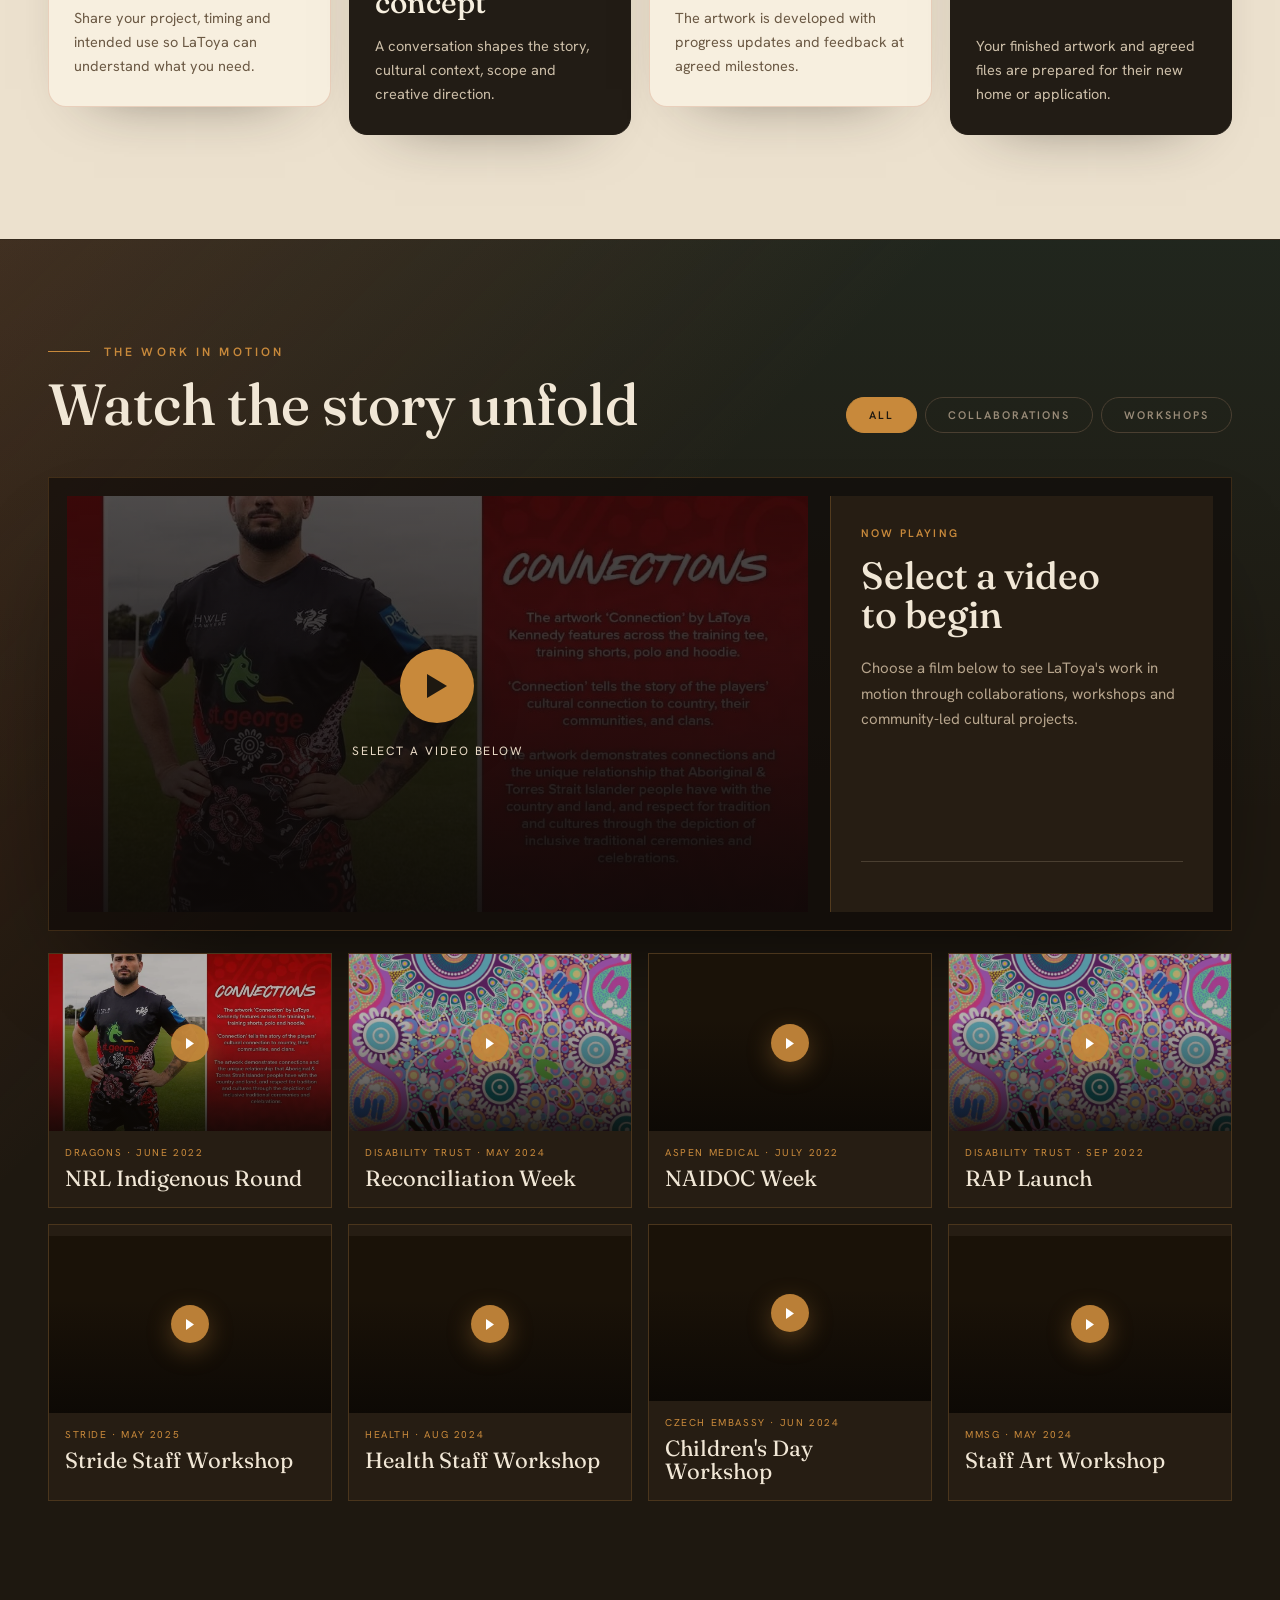
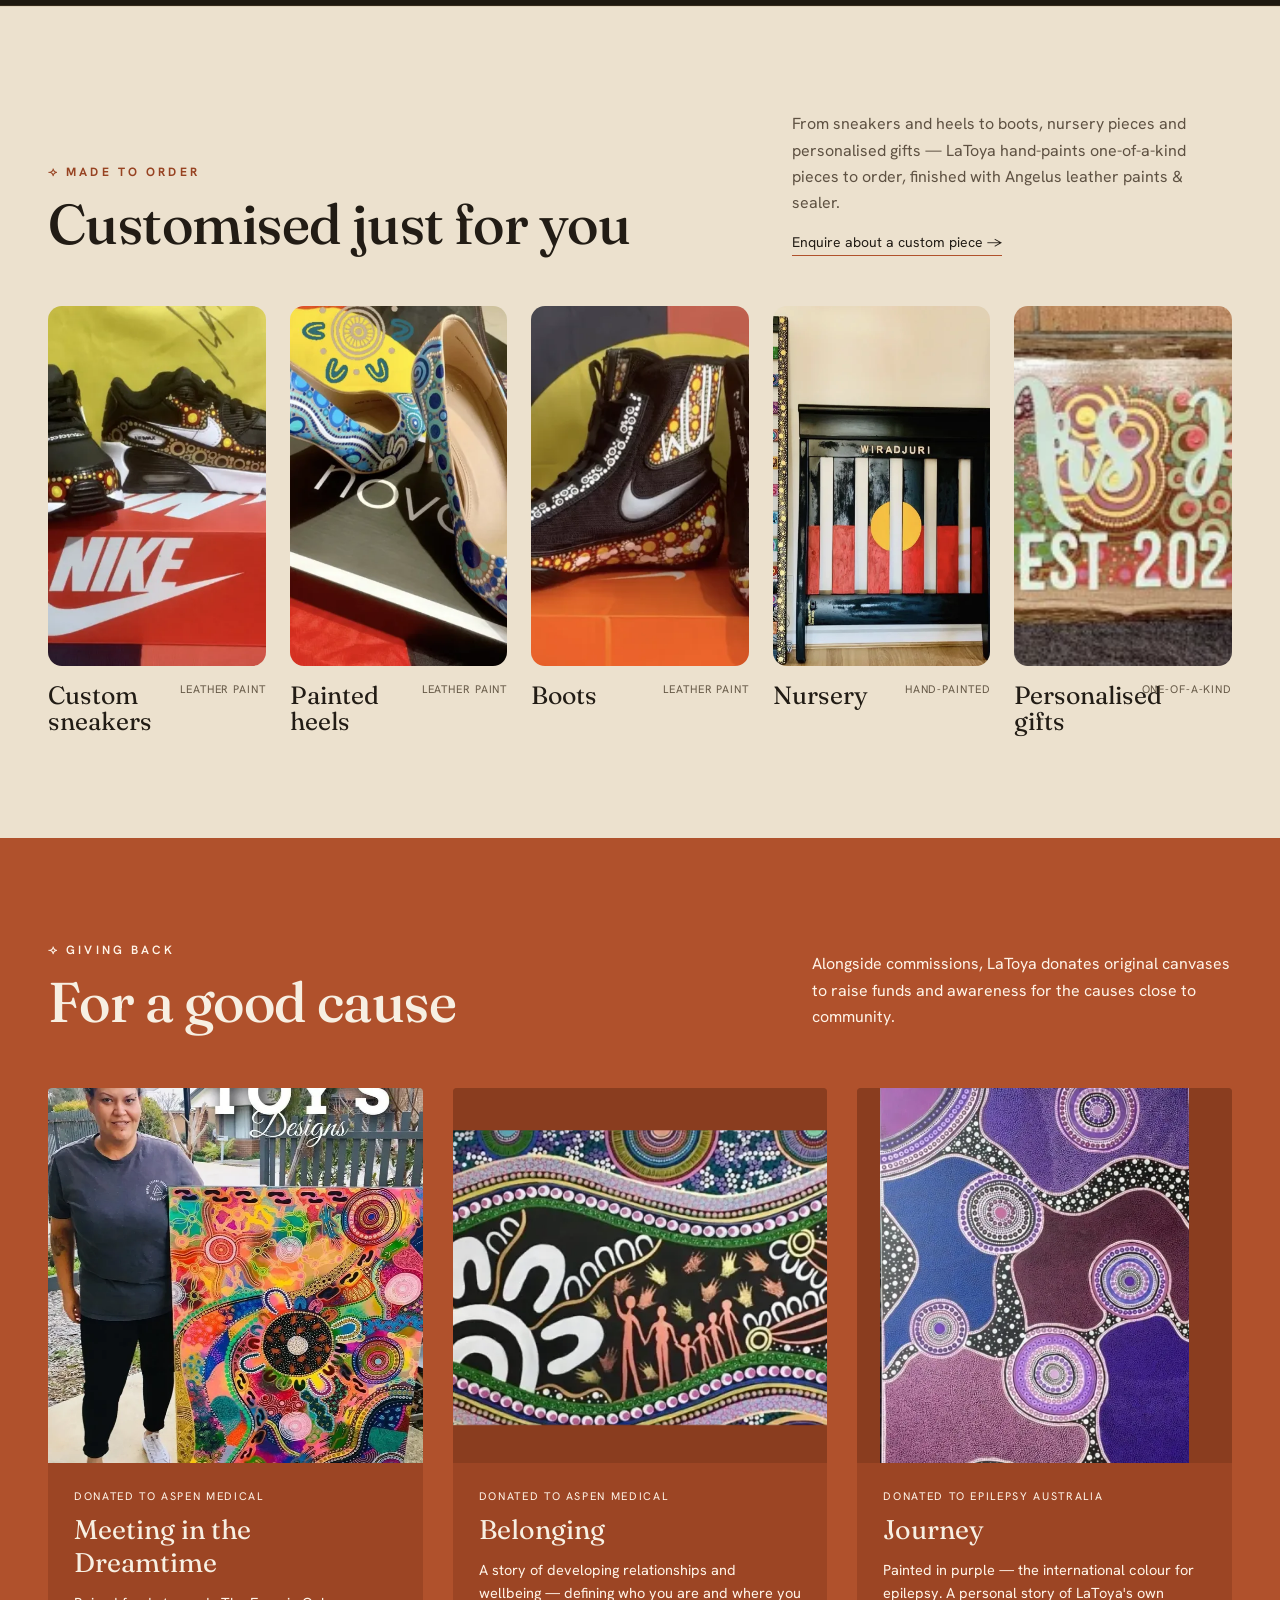
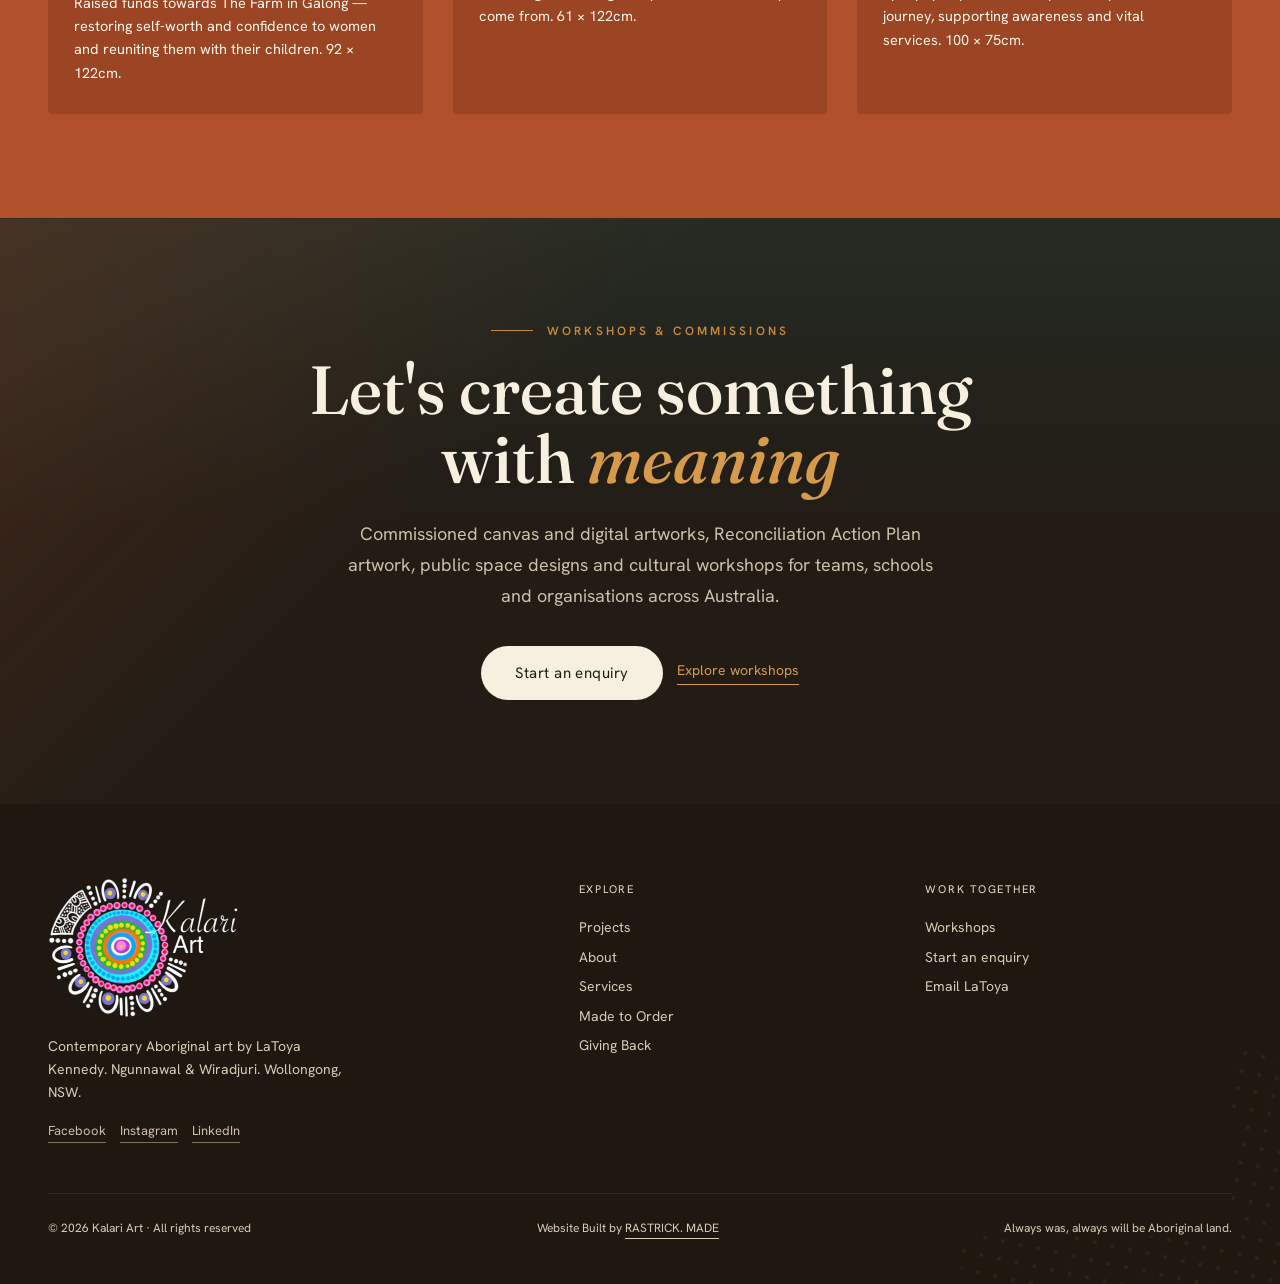
==== commit 32fda115: "push" ====
--- a/index.html
+++ b/index.html
@@ -164,13 +164,24 @@
   .ka-audience-card h3 { position:relative; font-family:'Fraunces',serif; font-size:36px; font-weight:500; margin:0 0 10px; }
   .ka-audience-card p { position:relative; max-width:450px; margin:0 0 20px; line-height:1.6; color:#fff4e8; }
   .ka-audience-card span { position:relative; font-size:13px; border-bottom:1px solid currentColor; width:max-content; padding-bottom:4px; }
-  .ka-process { padding:100px 48px; background:#F3EBDD; }
-  .ka-process-inner { max-width:1180px; margin:0 auto; }
-  .ka-process-grid { margin-top:48px; border-top:1px solid #cdbfa7; }
-  .ka-process-step { display:grid; grid-template-columns:150px minmax(220px,.7fr) 1fr; gap:28px; align-items:start; padding:28px 0; border-bottom:1px solid #cdbfa7; }
-  .ka-process-step small { color:#B0512C; font-size:11px; letter-spacing:.14em; text-transform:uppercase; font-weight:700; padding-top:9px; }
-  .ka-process-step h3 { font-family:'Fraunces',serif; font-size:28px; font-weight:500; margin:0; }
-  .ka-process-step p { color:#6b5944; font-size:15px; line-height:1.65; margin:0; }
+  .ka-process { position:relative; overflow:hidden; padding:112px 48px 132px; background:#ECE1CE; }
+  .ka-process::before { content:""; position:absolute; width:520px; height:520px; right:-150px; top:-210px; border-radius:50%; color:#B0512C; background:radial-gradient(circle,currentColor 0 2px,transparent 2.5px) 0 0/18px 18px; opacity:.09; -webkit-mask-image:radial-gradient(circle,#000,transparent 72%); mask-image:radial-gradient(circle,#000,transparent 72%); transform:rotate(12deg); }
+  .ka-process-inner { position:relative; max-width:1320px; margin:0 auto; }
+  .ka-process-head { display:grid; grid-template-columns:minmax(0,1fr) 330px; gap:50px; align-items:end; }
+  .ka-process-intro { color:#6b5944; font-size:16px; line-height:1.7; margin:0; padding-bottom:5px; }
+  .ka-process-grid { position:relative; display:grid; grid-template-columns:repeat(4,minmax(0,1fr)); gap:18px; margin-top:62px; }
+  .ka-process-grid::before { content:""; position:absolute; z-index:0; left:7%; right:7%; top:39px; height:3px; background:radial-gradient(circle,#B0512C 0 2px,transparent 2.5px) 0 0/14px 3px repeat-x; opacity:.42; }
+  .ka-process-step { position:relative; z-index:1; min-height:330px; padding:24px 25px 28px; border:1px solid rgba(176,81,44,.2); border-radius:18px; background:#F7EFDF; box-shadow:0 28px 60px -46px rgba(34,28,21,.65); display:flex; flex-direction:column; transition:transform .3s ease, box-shadow .3s ease; }
+  .ka-process-step:nth-child(even) { transform:translateY(28px); background:#221C15; color:#F7EFDF; border-color:#221C15; }
+  .ka-process-step:hover { transform:translateY(-6px); box-shadow:0 34px 70px -42px rgba(34,28,21,.72); }
+  .ka-process-step:nth-child(even):hover { transform:translateY(20px); }
+  .ka-process-icon { width:78px; height:78px; margin:0 0 34px; display:grid; place-items:center; border-radius:50%; color:#F7EFDF; background:#B0512C; box-shadow:9px 0 0 #D69A4A,18px 0 0 #2F6F64; }
+  .ka-process-icon svg { width:34px; height:34px; fill:none; stroke:currentColor; stroke-width:1.7; stroke-linecap:round; stroke-linejoin:round; }
+  .ka-process-step small { color:#B0512C; font-size:10px; letter-spacing:.15em; text-transform:uppercase; font-weight:700; margin-bottom:15px; }
+  .ka-process-step:nth-child(even) small { color:#D69A4A; }
+  .ka-process-step h3 { font-family:'Fraunces',serif; font-size:30px; line-height:1.05; font-weight:500; margin:0 0 16px; }
+  .ka-process-step p { color:#6b5944; font-size:14.5px; line-height:1.65; margin:auto 0 0; }
+  .ka-process-step:nth-child(even) p { color:#cdbfa9; }
   .ka-workshop-cta { background:#221C15; color:#F7EFDF; padding:104px 48px; position:relative; overflow:hidden; border-top:1px solid #352a1d; }
   .ka-workshop-cta::before { content:""; position:absolute; inset:0; background:linear-gradient(135deg, rgba(176,81,44,.24), transparent 38%), linear-gradient(180deg, rgba(47,111,100,.18), transparent 52%); pointer-events:none; }
   .ka-workshop-inner { position:relative; max-width:1440px; margin:0 auto; display:grid; grid-template-columns:1fr .95fr; gap:54px; align-items:center; }
@@ -238,7 +249,10 @@
     .ka-service-list { grid-template-columns:repeat(2,minmax(0,1fr)); }
     .ka-made-grid { grid-template-columns:repeat(3,minmax(0,1fr)); }
     .ka-giving-grid { grid-template-columns:repeat(2,minmax(0,1fr)); }
-    .ka-process-step { grid-template-columns:120px minmax(190px,.7fr) 1fr; gap:20px; }
+    .ka-process-head { grid-template-columns:1fr; gap:22px; }
+    .ka-process-grid { grid-template-columns:repeat(2,minmax(0,1fr)); }
+    .ka-process-grid::before { display:none; }
+    .ka-process-step, .ka-process-step:nth-child(even), .ka-process-step:hover, .ka-process-step:nth-child(even):hover { transform:none; }
     .ka-video-section { padding:78px 28px; }
     .ka-video-stage { grid-template-columns:1fr; }
     .ka-video-player { min-height:0; }
@@ -290,10 +304,15 @@
     .ka-audiences { padding:62px 20px; }
     .ka-audience-grid { grid-template-columns:1fr; }
     .ka-audience-card { min-height:230px; padding:28px; }
-    .ka-process { padding:72px 20px; }
-    .ka-process-grid { margin-top:32px; }
-    .ka-process-step { grid-template-columns:1fr; gap:9px; padding:24px 0; }
-    .ka-process-step small { padding-top:0; }
+    .ka-process { padding:76px 20px 84px; }
+    .ka-process::before { width:320px; height:320px; right:-150px; top:-110px; opacity:.07; }
+    .ka-process-intro { font-size:15px; }
+    .ka-process-grid { grid-template-columns:1fr; gap:18px; margin-top:38px; padding-left:18px; }
+    .ka-process-grid::before { display:block; left:0; right:auto; top:24px; bottom:24px; width:3px; height:auto; background:radial-gradient(circle,#B0512C 0 2px,transparent 2.5px) 0 0/3px 14px repeat-y; }
+    .ka-process-step, .ka-process-step:nth-child(even), .ka-process-step:hover, .ka-process-step:nth-child(even):hover { min-height:0; padding:22px 22px 25px; transform:none; }
+    .ka-process-icon { width:64px; height:64px; margin-bottom:26px; box-shadow:7px 0 0 #D69A4A,14px 0 0 #2F6F64; }
+    .ka-process-icon svg { width:29px; height:29px; stroke-width:1.9; }
+    .ka-process-step p { margin-top:0; }
     .ka-workshop-cta { padding:72px 20px; }
     .ka-workshop-inner { grid-template-columns:1fr; gap:30px; }
     .ka-workshop-copy h2 { font-size:42px; }
@@ -585,13 +604,15 @@
   <!-- process -->
   <section class="ka-process" aria-labelledby="process-title">
     <div class="ka-process-inner">
-      <div class="ka-kicker">⟢ How it works</div>
-      <h2 id="process-title" class="ka-section-title">From first yarn to finished work</h2>
+      <div class="ka-process-head">
+        <div><div class="ka-kicker">⟢ How it works</div><h2 id="process-title" class="ka-section-title">From first yarn to finished work</h2></div>
+        <p class="ka-process-intro">A collaborative path with clear milestones, thoughtful consultation and space for story to guide the outcome.</p>
+      </div>
       <div class="ka-process-grid">
-        <div class="ka-process-step"><small>Step 01 · Week 1</small><h3>Enquiry</h3><p>Share your project, timing and intended use so LaToya can understand what you need.</p></div>
-        <div class="ka-process-step"><small>Step 02 · Weeks 1–2</small><h3>Consultation &amp; concept</h3><p>A conversation shapes the story, cultural context, scope and creative direction.</p></div>
-        <div class="ka-process-step"><small>Step 03 · Timing agreed</small><h3>Creation</h3><p>The artwork is developed with progress updates and feedback at agreed milestones.</p></div>
-        <div class="ka-process-step"><small>Final step</small><h3>Delivery</h3><p>Your finished artwork and agreed files are prepared for their new home or application.</p></div>
+        <div class="ka-process-step"><div class="ka-process-icon"><svg viewBox="0 0 24 24" aria-hidden="true"><path d="M4 5h16v11H8l-4 4V5Z"/><path d="M8 9h8m-8 3h5"/></svg></div><small>Step 01 · Week 1</small><h3>Enquiry</h3><p>Share your project, timing and intended use so LaToya can understand what you need.</p></div>
+        <div class="ka-process-step"><div class="ka-process-icon"><svg viewBox="0 0 24 24" aria-hidden="true"><circle cx="8" cy="8" r="3"/><circle cx="17" cy="9" r="2.5"/><path d="M3 20c.5-4 2.2-6 5-6s4.5 2 5 6m1-5c3-1 6 .5 7 4M12 4l1 2"/></svg></div><small>Step 02 · Weeks 1–2</small><h3>Consultation &amp; concept</h3><p>A conversation shapes the story, cultural context, scope and creative direction.</p></div>
+        <div class="ka-process-step"><div class="ka-process-icon"><svg viewBox="0 0 24 24" aria-hidden="true"><path d="m4 18 9-9 3 3-9 9H4v-3Z"/><path d="m14 8 2-2 3 3-2 2M5 5c2-2 4-2 6 0M18 15c2 1 3 3 2 5"/><circle cx="6" cy="9" r="1"/></svg></div><small>Step 03 · Timing agreed</small><h3>Creation</h3><p>The artwork is developed with progress updates and feedback at agreed milestones.</p></div>
+        <div class="ka-process-step"><div class="ka-process-icon"><svg viewBox="0 0 24 24" aria-hidden="true"><path d="M4 8 12 4l8 4v10l-8 3-8-3V8Z"/><path d="m4 8 8 4 8-4m-8 4v9M9 6l8 4"/></svg></div><small>Final step</small><h3>Delivery</h3><p>Your finished artwork and agreed files are prepared for their new home or application.</p></div>
       </div>
     </div>
   </section>
